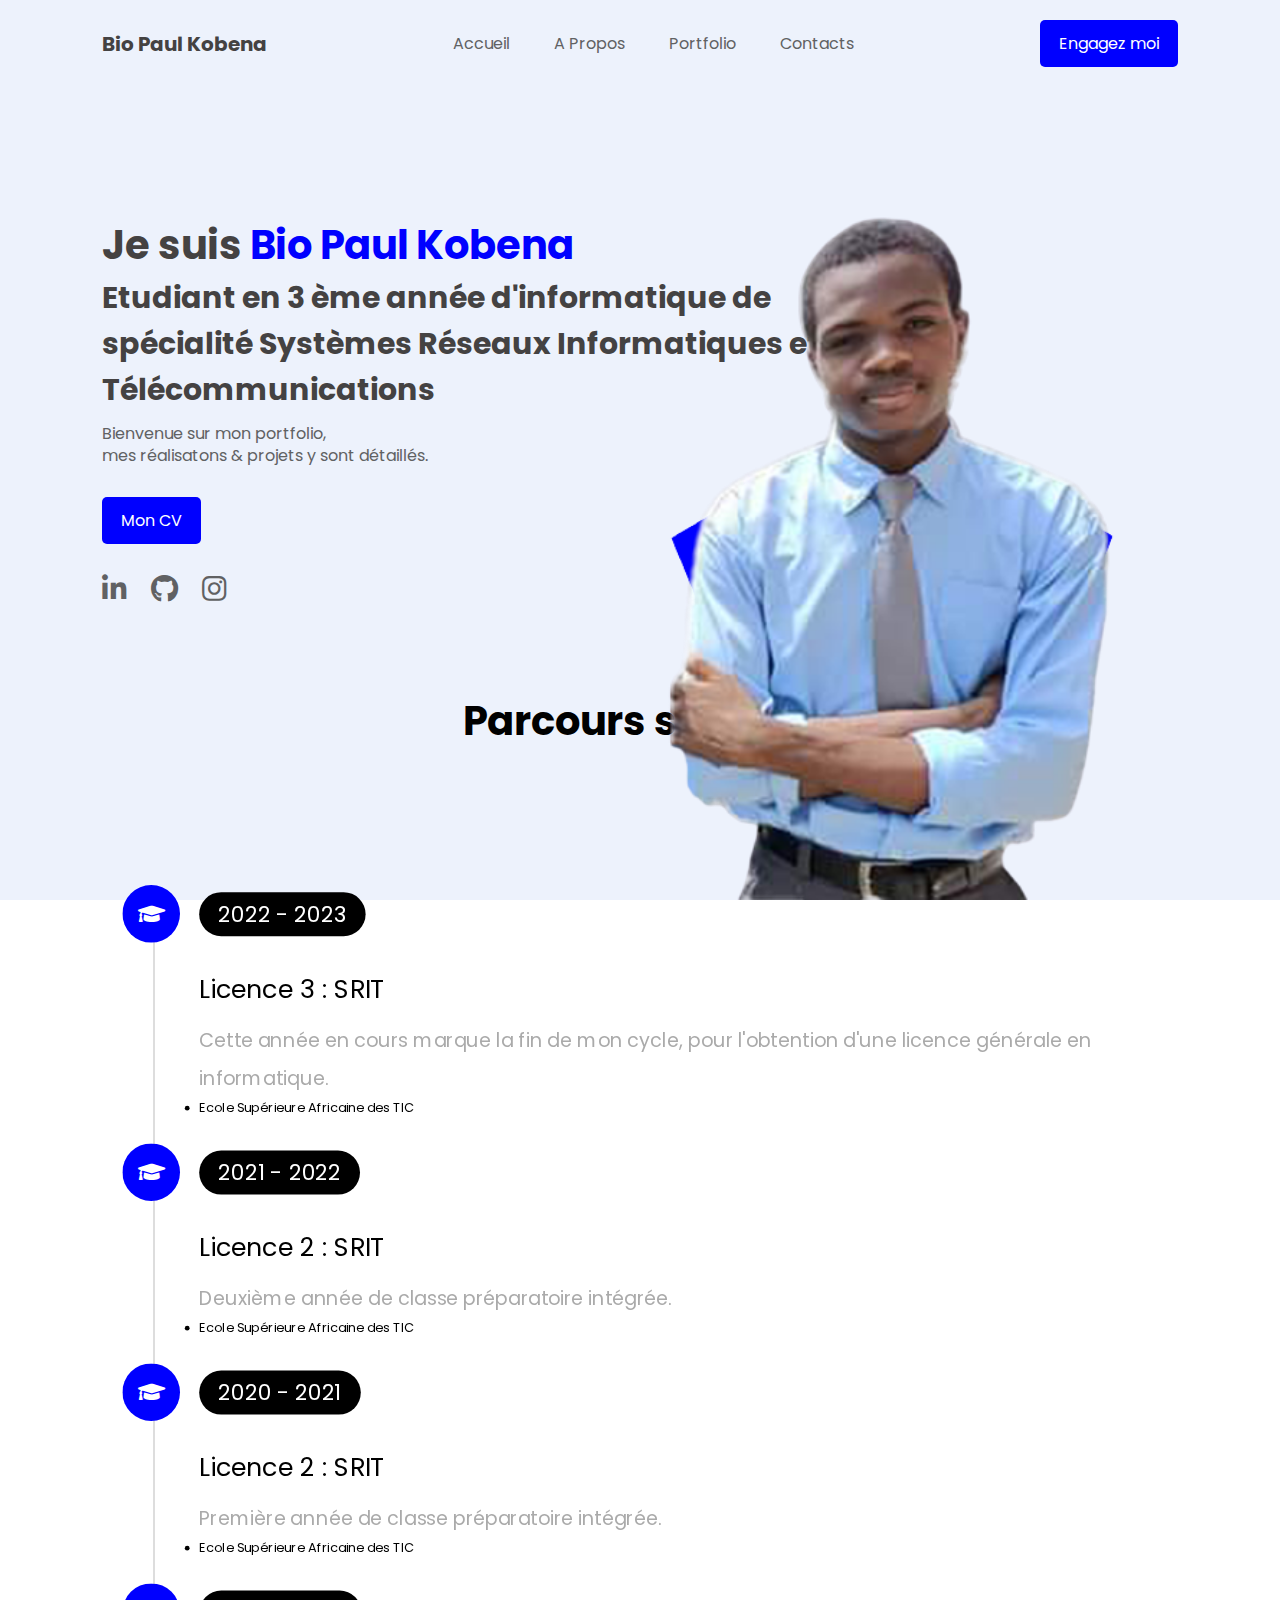
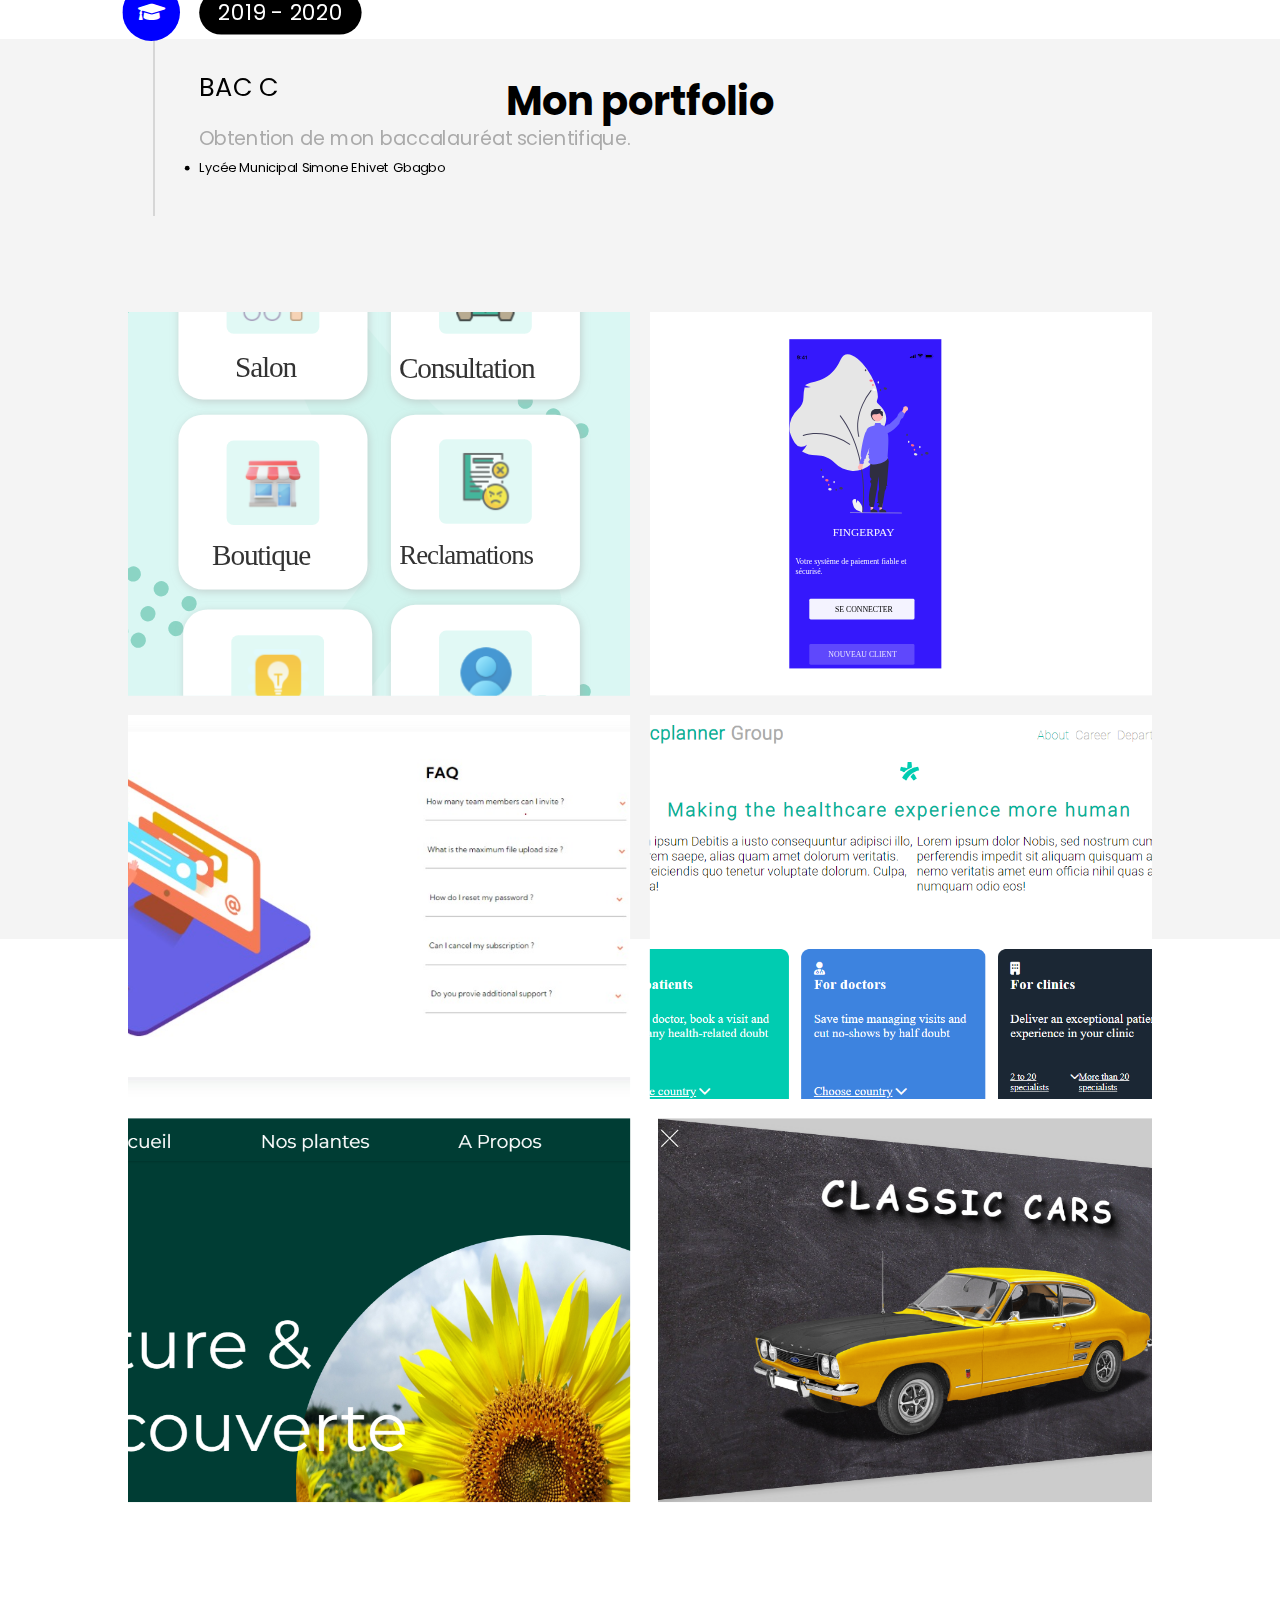
==== index.html @ d402e12e "Animation end" ====
<!DOCTYPE html>
<html lang="en">
<head>
    <meta charset="UTF-8">
    <title>Bio Paul Kobena</title>
    <link rel="stylesheet" href="./assets/style.css">
    <link rel="stylesheet" href="https://pro.fontawesome.com/releases/v5.10.0/css/all.css">
    <link rel="icon" type="image/x-icon" href="./Images/paul_bio.png" />
    <link rel="stylesheet" href="./assets/style.scss">
    <link rel="stylesheet" href="./assets/aos.css">
</head>
<body>

    <div class="container_portfolio">
        <nav>
            <h1 class="title__biohou">Bio Paul Kobena</h1>
            <ul>
                <li><a href="#">Accueil</a></li>
                <li><a href="#about">A Propos</a></li>
                <li><a href="#portfolio">Portfolio</a></li>
                <li><a href="#">Contacts</a></li>
                <!-- <li><a href="#"></a></li> -->
            </ul>
            <a href="#" class="btn">Engagez moi </a>
        </nav>
        <div class="info">
            <h1 class="person_bio">Je suis  <span>Bio Paul Kobena</span></h1>
            <h1 class="description_bio">Etudiant en 3 ème année d'informatique de spécialité Systèmes Réseaux Informatiques et Télécommunications </h1>
            <p>Bienvenue sur mon portfolio,<br> mes réalisatons & projets y sont détaillés.</p>
            <a href="./KobenaKoffi_L3_SRIT3A_2022-2023 (1).pdf" class="btn" download target="_blank">Mon CV</a>
        </div>
        <div class="img-box">
            <img src="./Images/bg-img.png" class="back-img">
            <img src="./Images/portrait_paul.png" class="man-img">
        </div>
        <div class="social">    
            <a href="https://www.linkedin.com/in/bio-paul-kobena-620032202/" target="_blank"><i class="fab fa-linkedin-in"></i></a>
            <a href="https://github.com/BioKobena" target="_blank"><i class="fab fa-github"></i></a>
            <a href="https://www.instagram.com/bio_kobena/" target="_blank"><i class="fab fa-instagram"></i></a>
        </div>


        <section class="about_bio" id="about">

            <div class="education">
                <h1 class="heading"> <span>Parcours</span> scolaire </h1>
                <div class="box-container">
            
                    <div class="box">
                        <i class="fas fa-graduation-cap"></i>
                        <span>2022 - 2023</span>
                        <h3>Licence 3 : SRIT</h3>
                        <p>
                            Cette année en cours marque la fin de mon cycle, pour l'obtention d'une licence générale en informatique.   
                            <ul>
                                <li>Ecole Supérieure Africaine des TIC</li>
                            </ul>
                        </p>
                    </div>
            
                    <div class="box">
                        <i class="fas fa-graduation-cap"></i>
                        <span>2021 - 2022</span>
                        <h3>Licence 2 : SRIT</h3>
                        <p>
                            Deuxième année de classe préparatoire intégrée.
                            <ul>
                                <li>Ecole Supérieure Africaine des TIC</li>
                            </ul>
                        </p>
                    </div>
            
                    <div class="box">
                        <i class="fas fa-graduation-cap"></i>
                        <span>2020 - 2021</span>
                        <h3>Licence 2 : SRIT</h3>
                        <p>
                            Première année de classe préparatoire intégrée.
                            <ul>
                                <li>Ecole Supérieure Africaine des TIC</li>
                            </ul>
                        </p>
                    </div>

                    <div class="box">
                        <i class="fas fa-graduation-cap"></i>
                        <span>2019 - 2020</span>
                        <h3>BAC C</h3>
                        <p>
                            Obtention de mon baccalauréat scientifique.
                            <ul>
                                <li>Lycée Municipal Simone Ehivet Gbagbo</li>
                            </ul>
                        </p>
                    </div>
                </div>
            </div>
        </section>
        
        <section class="portfolio_bio" id="portfolio">
            <section class="portfolio">

                <h1 class="heading"> <span>Mon </span>portfolio </h1>
            
                <div class="box-container">
            
                    <div class="box">
                        <img src="./Images/Menu.svg" alt="">
                        <div class="content">
                            <h3>projet 01</h3>
                            <p>Ce projet consiste en la réalisation d'une maquette application mobile pour Salon de coiffure.</p>
                            <a href="./Images/Vue spéciale.svg" target="_blank">voir plus</a>
                        </div>
                    </div>
            
                    <div class="box">
                        <img src="./Images/First.svg" alt="">
                        <div class="content">
                            <h3>projet 02</h3>
                            <p>
                                Hackathon organisé par l'ESATIC sur le thème de : Nouveau système de paiement
                                électronique.
                            </p>
                            <a href="./Images/Hack.svg" target="_blank">voir plus</a>
                        </div>
                    </div>
                   
                    <div class="box">
                        <img src="./Images/faq.jpeg" alt="">
                        <div class="content">
                            <h3>projet 03</h3>
                            <p>
                                Ceci est une Foire Aux Questions, réalisé comme projet personnel dans le but de la maitrise des langages de programmation appris.
                                Responsive et flexible.
                            </p>
                            <a href="https://faqkobena.netlify.app/" target="_blank">voir plus</a>
                        </div>
                    </div>
            
                    <div class="box">
                        <img src="./Images/docplaner.png" alt="">
                        <div class="content">
                            <h3>projet 04</h3>
                            <p>
                                Ceci est l'un de mes premiers clones de site. Ceci est le site de Docplaner.
                            </p>
                            <a href="https://clonedocplaner.netlify.app/" target="_blank">voir plus</a>
                        </div>
                    </div>
            
                    <div class="box">
                        <img src="./Images/sorelle.png" alt="">
                        <div class="content">
                            <h3>projet 05</h3>
                            <p>Projet personnel de commercialisation de plantes, vente et conseil d'utilisation des plantes.</p>
                            <a href="https://sorelle.netlify.app/" target="_blank">voir plus</a>
                        </div>
                    </div>
            
                    <div class="box">
                        <img src="./Images/clonecar.png" alt="">
                        <div class="content">
                            <h3>projet 06</h3>
                            <p>
                                Clone d'un site de présentation de vehicule.
                            </p>
                            <a href="https://clonecar.netlify.app/" target="_blank">voir plus</a>
                        </div>
                    </div>
            
                </div>
            
                <div class="arrow">
                <a href="#about" class="btn"> <i class="fas fa-arrow-up"></i> </a>
            </div>
                
            </section>
            
        </section>
        
    </div>

    <script src="https://code.jquery.com/jquery-3.6.1.js"></script>
    <script src="./script/aos.js"></script>
    <script>
        AOS.init();
      </script>
</body>
</html>
---- assets/style.css ----
@import url('https://fonts.googleapis.com/css2?family=Poppins:wght@400;500;600;700&display=swap');


:root{
    --background-color: #edf2fc;
    --blue-paul:  #00f;
    --white-color: #fff;
}

*{
    margin: 0;
    padding: 0;
    box-sizing: border-box;
}

html{
    scroll-behavior: smooth;
}

/* Scrool bar  */
/* width */
::-webkit-scrollbar {
    width: 10px;
  }
  
  /* Track */
  ::-webkit-scrollbar-track {
    background: var(--white-color);
  }
  
  /* Handle */
  ::-webkit-scrollbar-thumb {
    background:var(--blue-paul);
  }
  
  /* Handle on hover */
  ::-webkit-scrollbar-thumb:hover {
    background: #555;
  }
/* Fin du scroll bar */


.container_portfolio{
    width: 100%;
    height: 100vh;
    background: var(--background-color);
    font-family: 'Poppins', sans-serif;
    position: relative;
}
nav{
    width: 84%;
    margin: auto;
    padding: 20px 0;
    display: flex;
    align-items: center;
    justify-content: space-between;
}
.logo{
    width: 150px;
    cursor: pointer;
}
nav ul li{
    display: inline-block;
    list-style: none;
    margin: 10px 20px;
}
nav ul li a{
    text-decoration: none;
    color: #606163;
}
nav ul li a:hover{
    color: var(--blue-paul);
}
.btn{
    background: var(--blue-paul);
    border-radius: 5px;
    padding: 10px 18px;
    text-decoration: none;
    /* position: absolute;
    right: rem; */
    color: #fff;
    display: inline-block;
    border: 1px solid transparent;
    transition: all 0.4s ease;
}
.btn:hover{
    background: transparent;
    color: var(--blue-paul);
    border: 1px solid var(--blue-paul);
}
.info{
    margin-left: 8%;
    margin-top: 10%;
}

.title__biohou{
    font-size: 20px;
    color: #444242;
}


.info .person_bio{
    font-size: 40px;
    color: #444242;
}
.description_bio{
    width: 64%;
    font-size: 30px;
    color: #444242;
}


.info .person_bio span{
   color: var(--blue-paul);
}
.info p{
    color: #606163;
    line-height: 22px;
    margin-top: 10px;
    margin-bottom: 30px;
}
.img-box{
    width: 45%;
    height: 80%;
    position: absolute;
    bottom: 0;
    right: 100px;
}
.img-box img{
    height: 100%;
    position: absolute;
    left: 50%;
    bottom: 0;
    transform: translateX(-50%);
    transition: bottom 1s, left 1s;
}
.img-box:hover .back-img{
    bottom: 40px;
}
.img-box:hover .man-img{
    left: 54%;
}
.social{
    margin-left: 8%;
    margin-top: 25px;
}
.social a{
    font-size: 28px;
    color: #606163;
    margin-right: 20px;
}
.social a:hover{
    color: var(--blue-paul);
}

/* A Propos */
.about_bio{
    margin-top: 3rem;
    width: 100%;
    height: 100vh;
}

.about_bio .education .heading{
    text-align: center;
    font-size: 40px;
    padding: 2rem;
}
  
  .education .box-container {
    transform: scale(0.8);
    display: -webkit-box;
    display: -ms-flexbox;
    display: flex;
    -ms-flex-wrap: wrap;
    flex-wrap: wrap;
    -webkit-transform: scale(0.8);
    -moz-transform: scale(0.8);
    -ms-transform: scale(0.8);
    -o-transform: scale(0.8);
}
  
  .education .box-container .box {
    -webkit-box-flex: 1;
        -ms-flex: 1 1 40rem;
            flex: 1 1 40rem;
    margin-left: 2rem;
    padding-top: 0;
    padding-bottom: 0;
    padding-left: 3.5rem;
    padding-bottom: 3rem;
    border-left: 0.1rem solid #aaa;
    position: relative;
  }
  
  .education .box-container .box i {
    height: 4.5rem;
    width: 4.5rem;
    line-height: 4.5rem;
    font-size: 1.7rem;
    border-radius: 50%;
    background: var(--blue-paul);
    color: #fff;
    text-align: center;
    position: absolute;
    top: -1rem;
    left: -2.5rem;
  }
  
  .education .box-container .box span {
    font-size: 1.7rem;
    color: #fff;
    border-radius: 5rem;
    padding: .5rem 1.5rem;
    background: #000  }
  
  .education .box-container .box h3 {
    font-size: 2rem;
    padding: 1rem 0;
    color: #000;
    padding-top: 3rem;
    font-weight: normal;
  }
  
  .education .box-container .box p {
    font-size: 1.5rem;
    color: #aaa;
    line-height: 2;
  }
  
/* Portfolio */
.portfolio_bio{
    margin-top: 5rem;
    width: 100%;
    height: 100vh;
    background-color: rgba(238, 238, 238, 0.664);
}

  .portfolio .heading{
    text-align: center;
    font-size: 40px;
    padding: 2rem;
  }
  
  .portfolio .box-container {
    display: -ms-grid;
    display: grid;
    -ms-grid-columns: (minmax(31rem, 1fr))[auto-fit];
    grid-template-columns: repeat(auto-fit, minmax(31rem, 1fr));
    gap: 1.5rem;
    margin-bottom: 2rem;
    transform: scale(0.8);
    -webkit-transform: scale(0.8);
    -moz-transform: scale(0.8);
    -ms-transform: scale(0.8);
    -o-transform: scale(0.8);
}
  
  .portfolio .box-container .box {
    height: 30rem;
    overflow: hidden;
    position: relative;
  }
  
  .portfolio .box-container .box:hover .content {
    -webkit-transform: translateY(0%);
            transform: translateY(0%);
  }
  
  .portfolio .box-container .box img {
    height: 100%;
    width: 100%;
    -o-object-fit: cover;
       object-fit: cover;
  }
  
  .portfolio .box-container .box .content {
    position: absolute;
    top: 0;
    left: 0;
    height: 100%;
    width: 100%;
    background: #1a1a1a;
    display: -webkit-box;
    display: -ms-flexbox;
    display: flex;
    -webkit-box-orient: vertical;
    -webkit-box-direction: normal;
        -ms-flex-flow: column;
            flex-flow: column;
    -webkit-box-align: center;
        -ms-flex-align: center;
            align-items: center;
    -webkit-box-pack: center;
        -ms-flex-pack: center;
            justify-content: center;
    padding: 2rem;
    -webkit-transform: translateY(-100%);
            transform: translateY(-100%);
    -webkit-transition: .2s linear;
    transition: .2s linear;
  }
  
  .portfolio .box-container .box .content h3 {
    font-size: 2.5rem;
    color: #fff;
    text-transform: uppercase;
    font-weight: normal;
  }
  
  .portfolio .box-container .box .content p {
    padding: 1rem 0;
    font-size: 1.5rem;
    line-height: 2;
    color: #aaa;
  }
  
  .portfolio .box-container .box .content a {
    font-size: 2rem;
    color: var(--blue-paul);
    text-decoration: none;
  }
  
  .portfolio .box-container .box .content a:hover {
    color: #fff;
  }
/* Fin du portfolio */

.arrow{
    position: fixed;
    
}
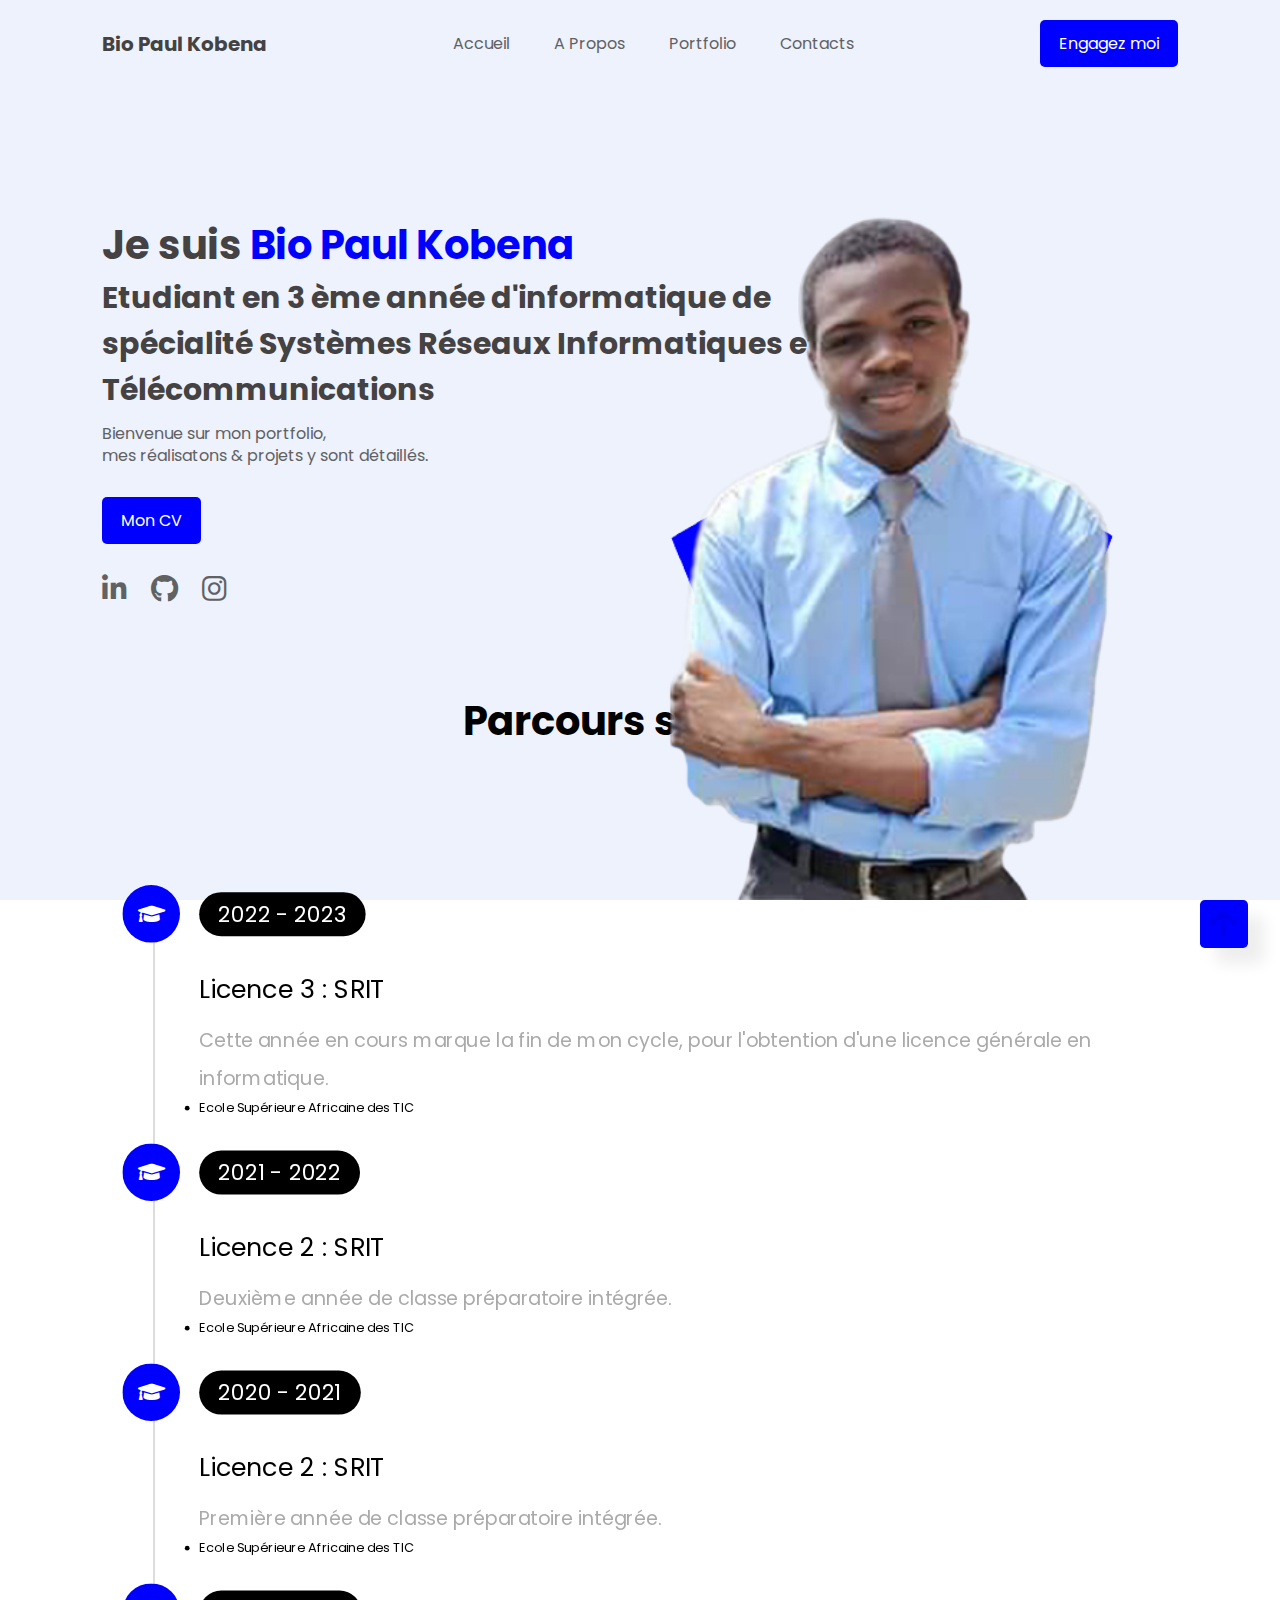
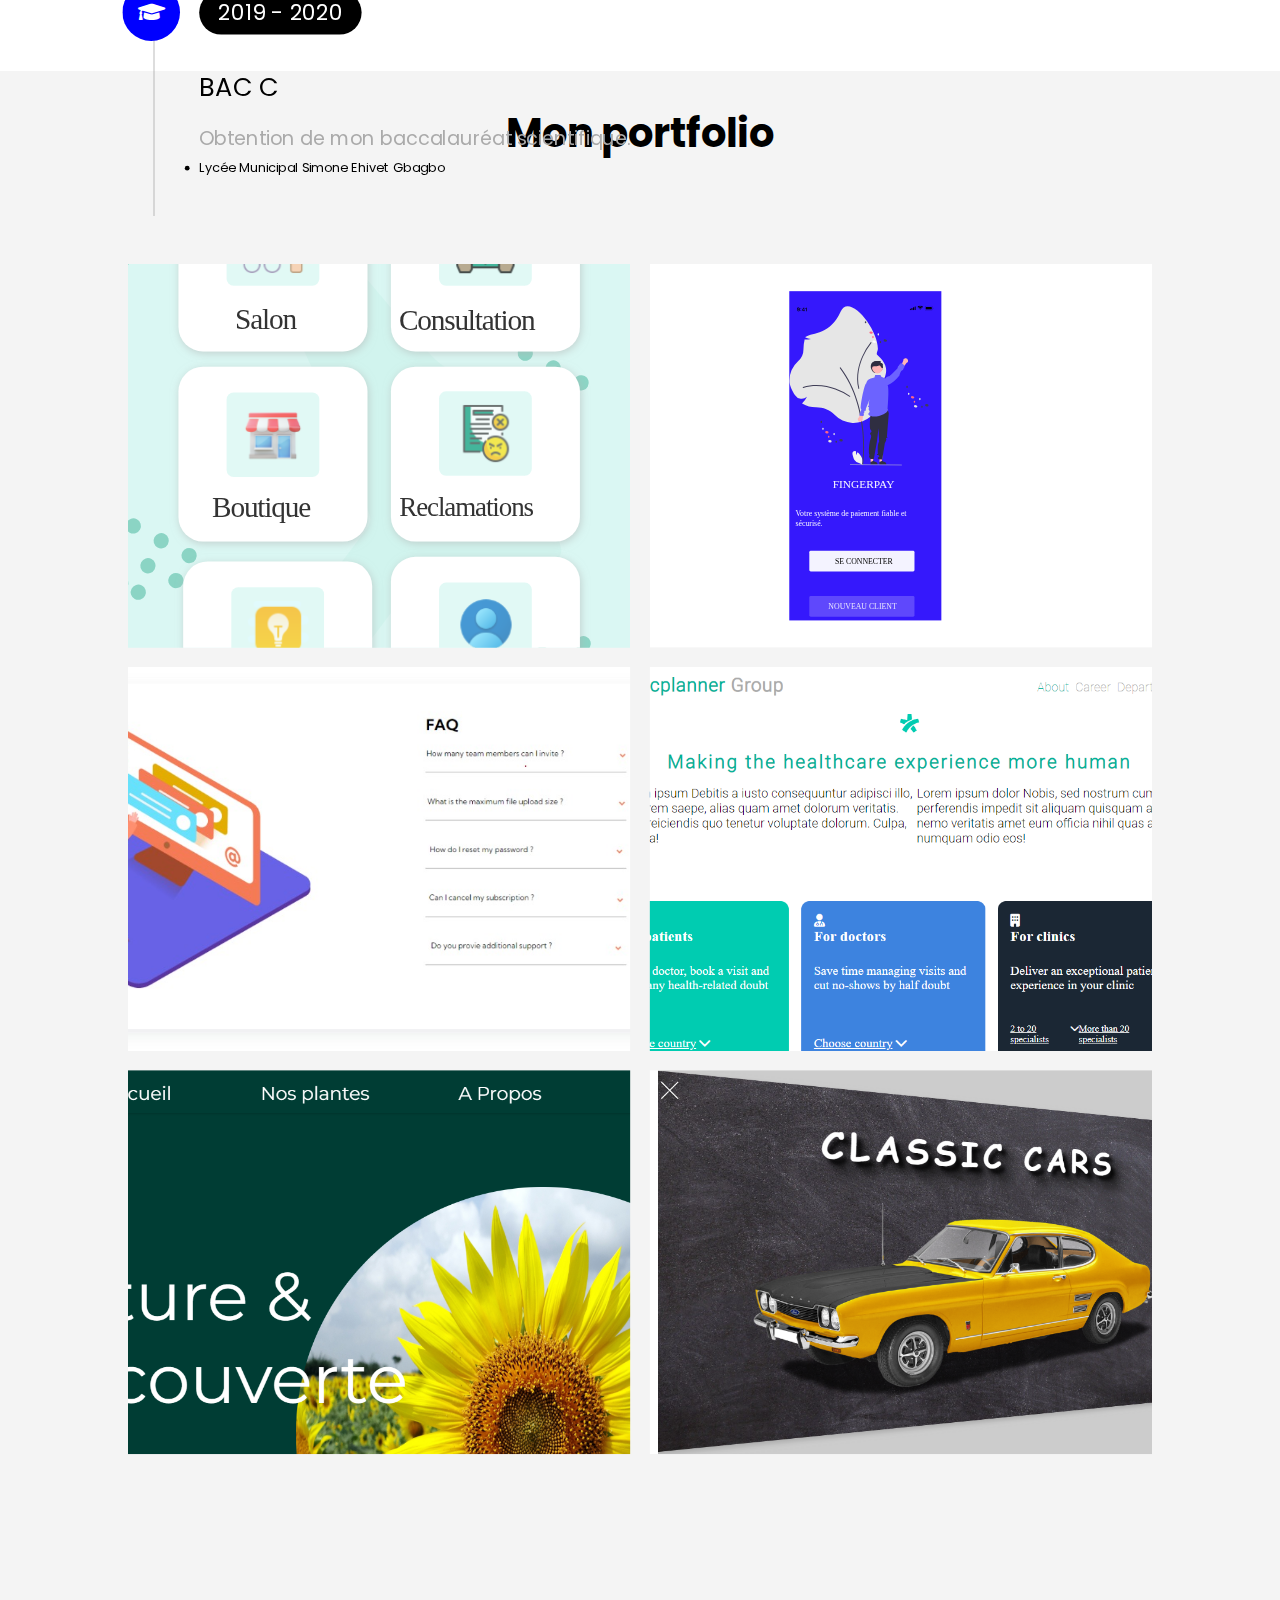
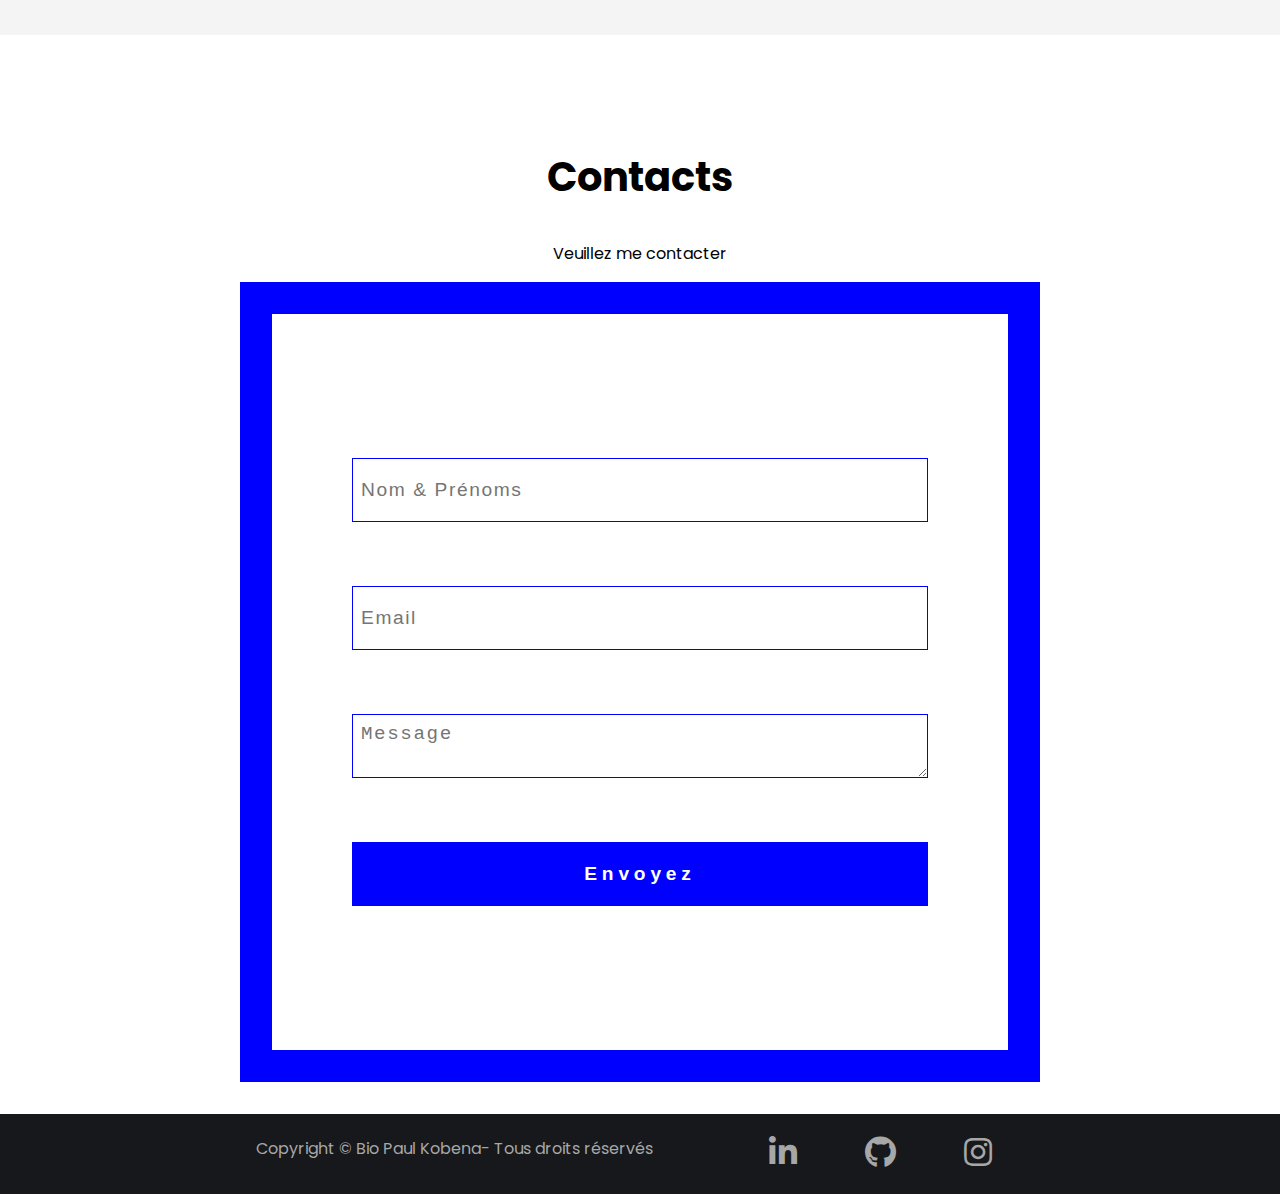
==== commit 5fbd68f3: "Modification et finalisaton" ====
--- a/index.html
+++ b/index.html
@@ -12,24 +12,25 @@
 <body>
 
     <div class="container_portfolio">
+
         <nav>
             <h1 class="title__biohou">Bio Paul Kobena</h1>
             <ul>
-                <li><a href="#">Accueil</a></li>
+                <li><a href="#acceuil">Accueil</a></li>
                 <li><a href="#about">A Propos</a></li>
                 <li><a href="#portfolio">Portfolio</a></li>
-                <li><a href="#">Contacts</a></li>
-                <!-- <li><a href="#"></a></li> -->
+                <li><a href="#contacts">Contacts</a></li>
             </ul>
-            <a href="#" class="btn">Engagez moi </a>
+            <a href="#contacts" class="btn">Engagez moi </a>
         </nav>
-        <div class="info">
+
+        <div class="info" data-aos="fade-up">
             <h1 class="person_bio">Je suis  <span>Bio Paul Kobena</span></h1>
             <h1 class="description_bio">Etudiant en 3 ème année d'informatique de spécialité Systèmes Réseaux Informatiques et Télécommunications </h1>
             <p>Bienvenue sur mon portfolio,<br> mes réalisatons & projets y sont détaillés.</p>
             <a href="./KobenaKoffi_L3_SRIT3A_2022-2023 (1).pdf" class="btn" download target="_blank">Mon CV</a>
         </div>
-        <div class="img-box">
+        <div class="img-box" data-aos="fade-right">
             <img src="./Images/bg-img.png" class="back-img">
             <img src="./Images/portrait_paul.png" class="man-img">
         </div>
@@ -104,7 +105,7 @@
             
                 <div class="box-container">
             
-                    <div class="box">
+                    <div class="box" data-aos="fade-down-right">
                         <img src="./Images/Menu.svg" alt="">
                         <div class="content">
                             <h3>projet 01</h3>
@@ -113,7 +114,7 @@
                         </div>
                     </div>
             
-                    <div class="box">
+                    <div class="box" data-aos="fade-down-right">
                         <img src="./Images/First.svg" alt="">
                         <div class="content">
                             <h3>projet 02</h3>
@@ -126,7 +127,7 @@
                     </div>
                    
                     <div class="box">
-                        <img src="./Images/faq.jpeg" alt="">
+                        <img src="./Images/faq.jpeg">
                         <div class="content">
                             <h3>projet 03</h3>
                             <p>
@@ -170,20 +171,58 @@
             
                 </div>
             
-                <div class="arrow">
+                <!-- <div class="arrow">
                 <a href="#about" class="btn"> <i class="fas fa-arrow-up"></i> </a>
-            </div>
+            </div> -->
                 
             </section>
             
         </section>
+
+
+        <section class="section-5 target" id='contacts'>
+            <h1 class="heading"> <span>Contacts</span>  </h1>   
+            
+            <p>
+                Veuillez me contacter
+            </p>
+            <form class="contact-form">
+                <input type="text" class="form-input" placeholder="Nom & Prénoms">
+                <input type="email" class="form-input" placeholder="Email">
+                <textarea class="form-input" placeholder="Message"></textarea>
+                <input type="submit" value="Envoyez" class="form-btn">
+            </form>
+           
+        </section>
         
+        <section id="footer">
+        <footer class="footer">
+            <div class="footer-content">
+                <p class="copyright">
+                    Copyright &copy; Bio Paul Kobena- Tous droits réservés
+                </p>
+                <div class="social-list">
+                    <a href="https://www.linkedin.com/in/bio-paul-kobena-620032202/" target="_blank"><i class="fab fa-linkedin-in"></i></a>
+                    <a href="https://github.com/BioKobena" target="_blank"><i class="fab fa-github"></i></a>
+                    <a href="https://www.instagram.com/bio_kobena/" target="_blank"><i class="fab fa-instagram"></i></a>
+                </div>
+            </div>
+        </footer>
+    </section>
     </div>
 
+    <div id="accueil">
+        <a href="#acceuil"> <i class="fas fa-arrow-up"></i> </a>
+    </div>
+   
     <script src="https://code.jquery.com/jquery-3.6.1.js"></script>
     <script src="./script/aos.js"></script>
     <script>
-        AOS.init();
+        AOS.init(
+            {
+                duration: 3000, 
+            }
+        );
       </script>
 </body>
 </html>
--- a/assets/style.css
+++ b/assets/style.css
@@ -46,6 +46,8 @@
     background: var(--background-color);
     font-family: 'Poppins', sans-serif;
     position: relative;
+    display: flex;
+    flex-direction: column;
 }
 nav{
     width: 84%;
@@ -78,7 +80,7 @@
     text-decoration: none;
     /* position: absolute;
     right: rem; */
-    color: #fff;
+    color: var(--white-color);
     display: inline-block;
     border: 1px solid transparent;
     transition: all 0.4s ease;
@@ -199,7 +201,7 @@
     font-size: 1.7rem;
     border-radius: 50%;
     background: var(--blue-paul);
-    color: #fff;
+    color: var(--white-color);
     text-align: center;
     position: absolute;
     top: -1rem;
@@ -208,7 +210,7 @@
   
   .education .box-container .box span {
     font-size: 1.7rem;
-    color: #fff;
+    color: var(--white-color);
     border-radius: 5rem;
     padding: .5rem 1.5rem;
     background: #000  }
@@ -229,16 +231,19 @@
   
 /* Portfolio */
 .portfolio_bio{
-    margin-top: 5rem;
-    width: 100%;
-    height: 100vh;
     background-color: rgba(238, 238, 238, 0.664);
-}
-
-  .portfolio .heading{
+    margin-top: 7rem;
+    width: 100%;
+    /* height: 100vh; */
+   
+}
+
+  .portfolio .heading, #contacts .heading{
+    margin-bottom: -5rem;
     text-align: center;
     font-size: 40px;
     padding: 2rem;
+    z-index: 1;
   }
   
   .portfolio .box-container {
@@ -302,7 +307,7 @@
   
   .portfolio .box-container .box .content h3 {
     font-size: 2.5rem;
-    color: #fff;
+    color: var(--white-color);
     text-transform: uppercase;
     font-weight: normal;
   }
@@ -321,11 +326,146 @@
   }
   
   .portfolio .box-container .box .content a:hover {
-    color: #fff;
+    color: var(--white-color);
   }
 /* Fin du portfolio */
 
 .arrow{
     position: fixed;
     
+}
+
+
+/* Contacts */
+/* Formulaire */
+.section-5 {
+    width: 100%;
+    /* height: 100vh; */
+    /* margin-top: 60rem; */
+    background: var(--white-color);
+    background-size: cover;
+    display: flex;
+    flex-direction: column;
+    justify-content: space-around;
+    align-items: center;
+    position: relative;
+    top: 5rem;
+    /* bottom: 7rem; */
+    box-shadow: 1rem 1rem 1rem #eee;
+}
+
+.contact-form {
+    width: 50rem;
+    height: 50rem;
+    /* background-color: rgb(228, 228, 228); */
+    /* background-color: var(--background-color); */
+    border: 2rem solid var(--blue-paul);
+    display: flex;
+    flex-direction: column;
+    justify-content: center;
+    padding: 5rem;
+    margin-top: 1rem;
+    margin-bottom: 5rem;
+}
+
+.contact-form input,
+.contact-form textarea {
+    width: 100%;
+    height: 4rem;
+    font-size: 1.2rem;
+    margin: 2rem 0;
+    /* background-color: var(--background-color); */
+    padding: 0.5rem;
+    border: 0.1rem solid var(--blue-paul);
+    letter-spacing: 0.1rem;
+    color: #000;
+    flex-shrink: 0;
+    transition: background-color 0.5s;
+}
+
+.contact-form textarea {
+    max-width: 100%;
+    min-width: 8rem;
+}
+
+.form-input:focus {
+    background-color: rgba(255, 255, 255, 0.336);
+    /* border: 0.1rem solid #00f; */
+    /* background-color: red; */
+}
+
+.contact-form .form-btn {
+    background-color: var(--blue-paul);
+    font-weight: 600;
+    letter-spacing: 0.3rem;
+    color: var(--white-color);
+    cursor: pointer;
+}
+/* fin du formulaire */
+/* Fin du contacts */
+
+
+
+/* Footer Accueil*/
+.footer {
+    margin-top: 2rem;
+    width: 100%;
+    height: 5rem;
+    background-color: #17181b;
+    display: flex;
+    justify-content: center;
+    align-items: center;
+    position: relative;
+    bottom: 0rem;
+    z-index: 1000;
+    text-align: center;
+    /* margin-bottom: -15rem; */
+    
+  }
+  
+  .footer-content {
+    width: 60%;
+    display: flex;
+    justify-content: space-between;
+  }
+  
+  .copyright {
+    font-size: 1rem;
+    color: #a7a7a7;
+  }
+  
+  .social-list a {
+    margin: 0 2rem;
+  }
+  
+  .social-list i {
+    font-size: 2rem;
+    color: #a7a7a7;
+  }
+
+  .social-list i:hover{
+      color: var(--blue-paul);
+  }
+/* Fin du footer accueil */
+
+#contacts .heading{
+   /* padding: 1rem; */
+   margin-bottom: 0.1rem;
+}
+
+#accueil{
+    width: 3rem;
+    height: 3rem;
+    z-index: 100;
+    font-size: 2rem;
+    border-radius: 0.3rem;
+    position: fixed;
+    right: 2rem;
+    z-index: 100;
+    display: flex;
+    justify-content: center;
+    align-items: center;
+    background-color: var(--blue-paul);
+    color: var(--white-color);
+    box-shadow: 1rem 1rem 1rem #eee;
 }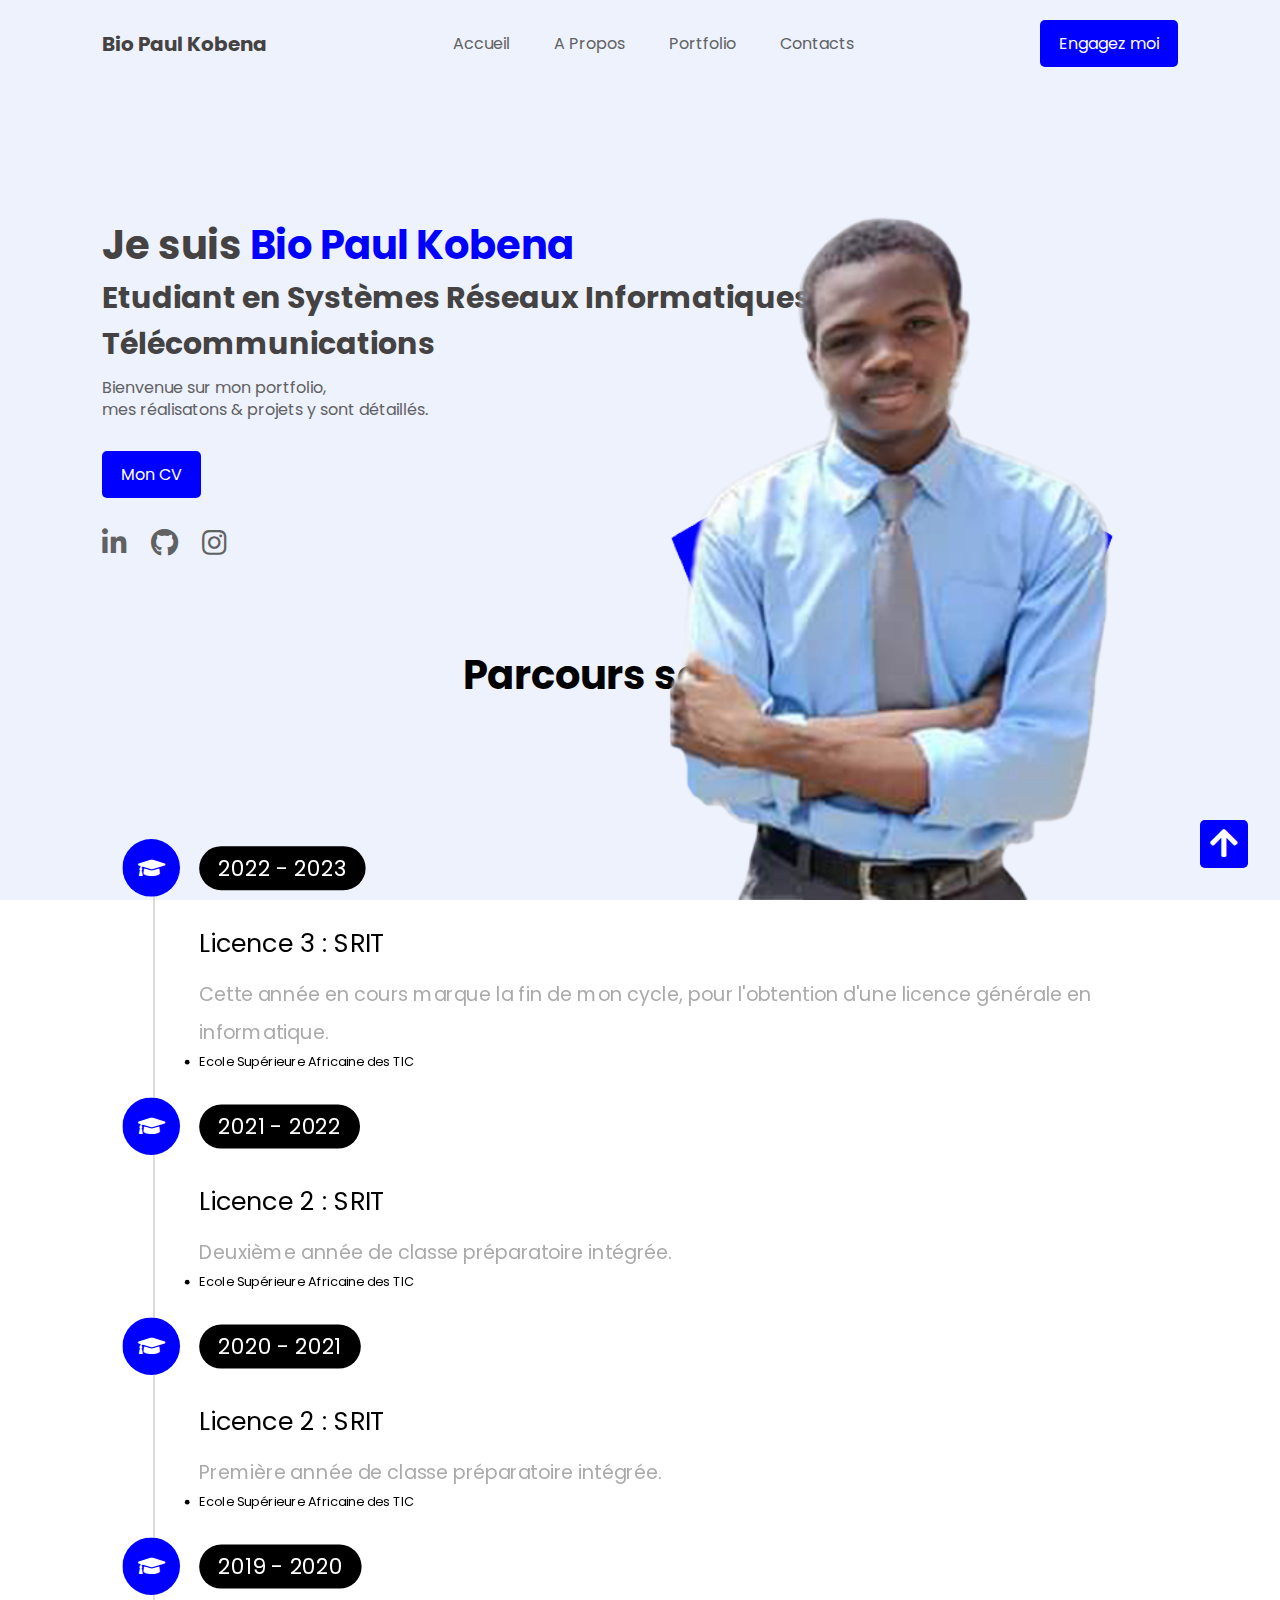
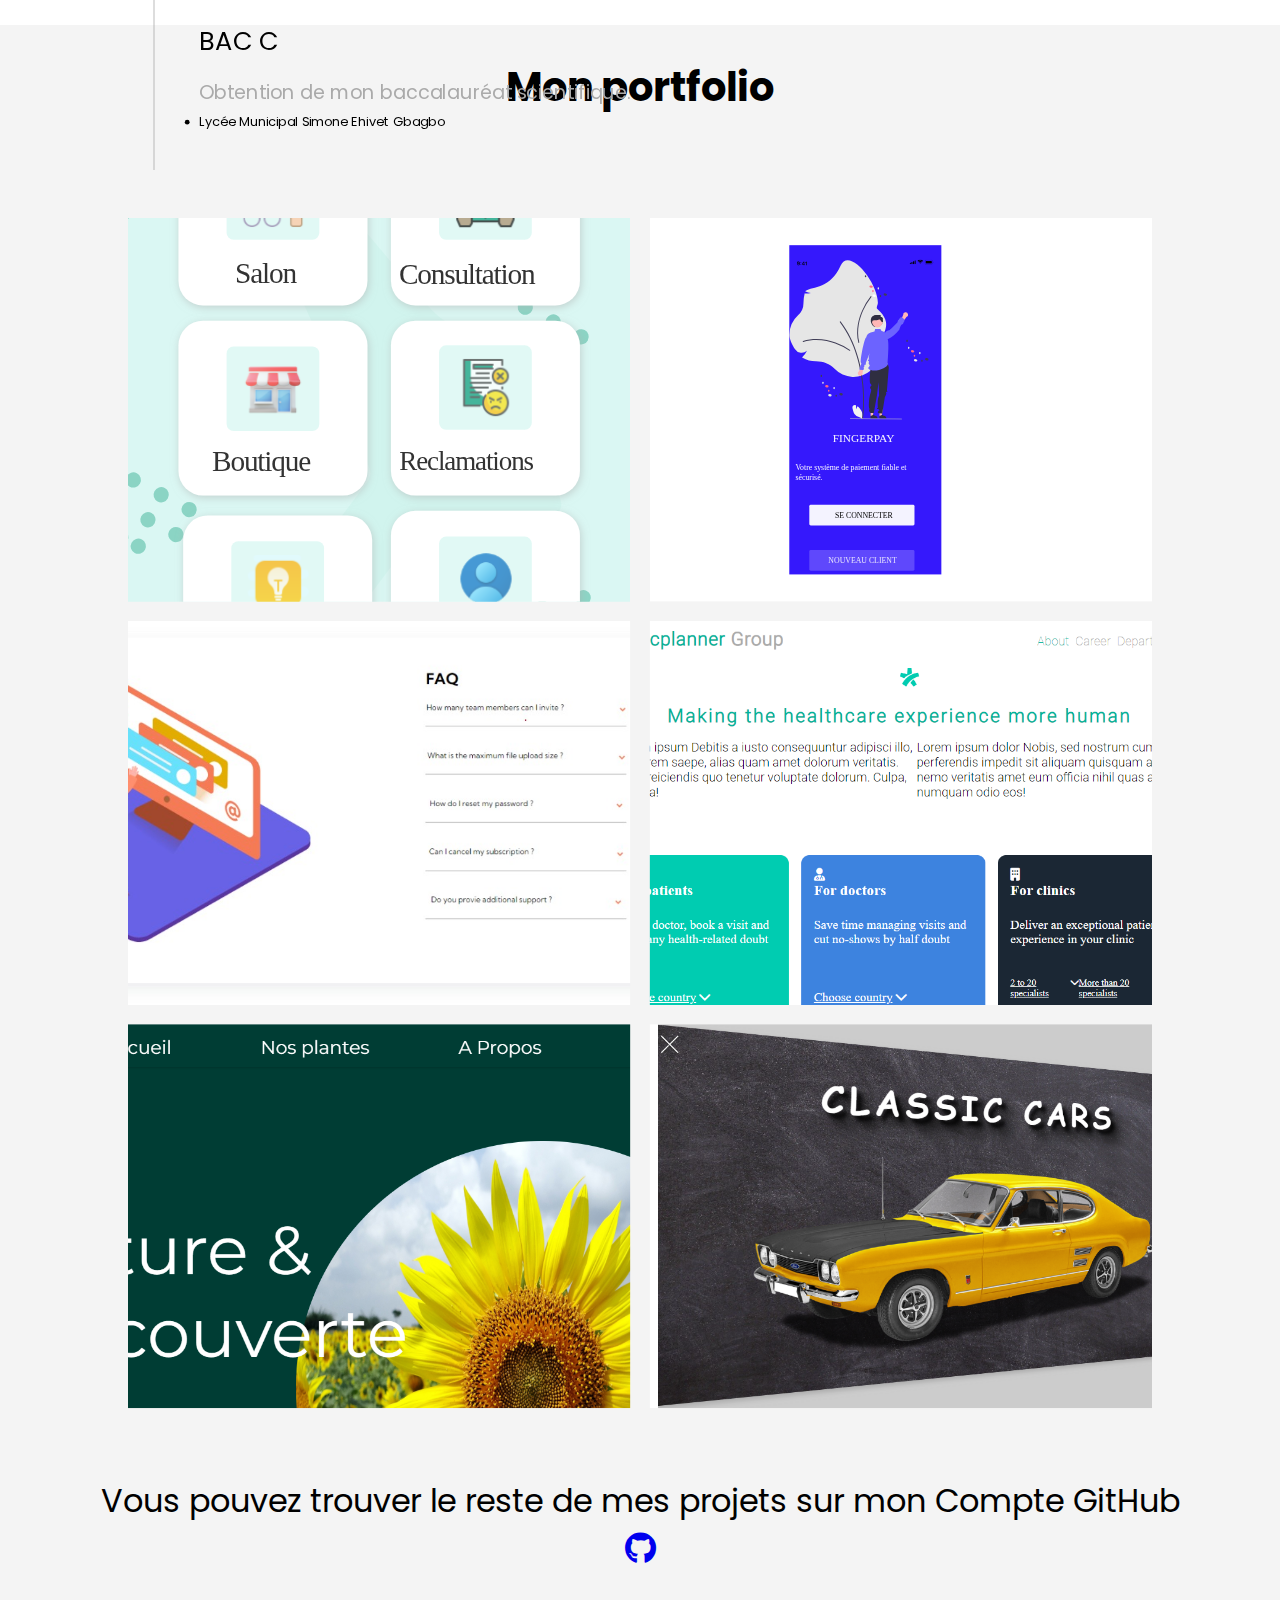
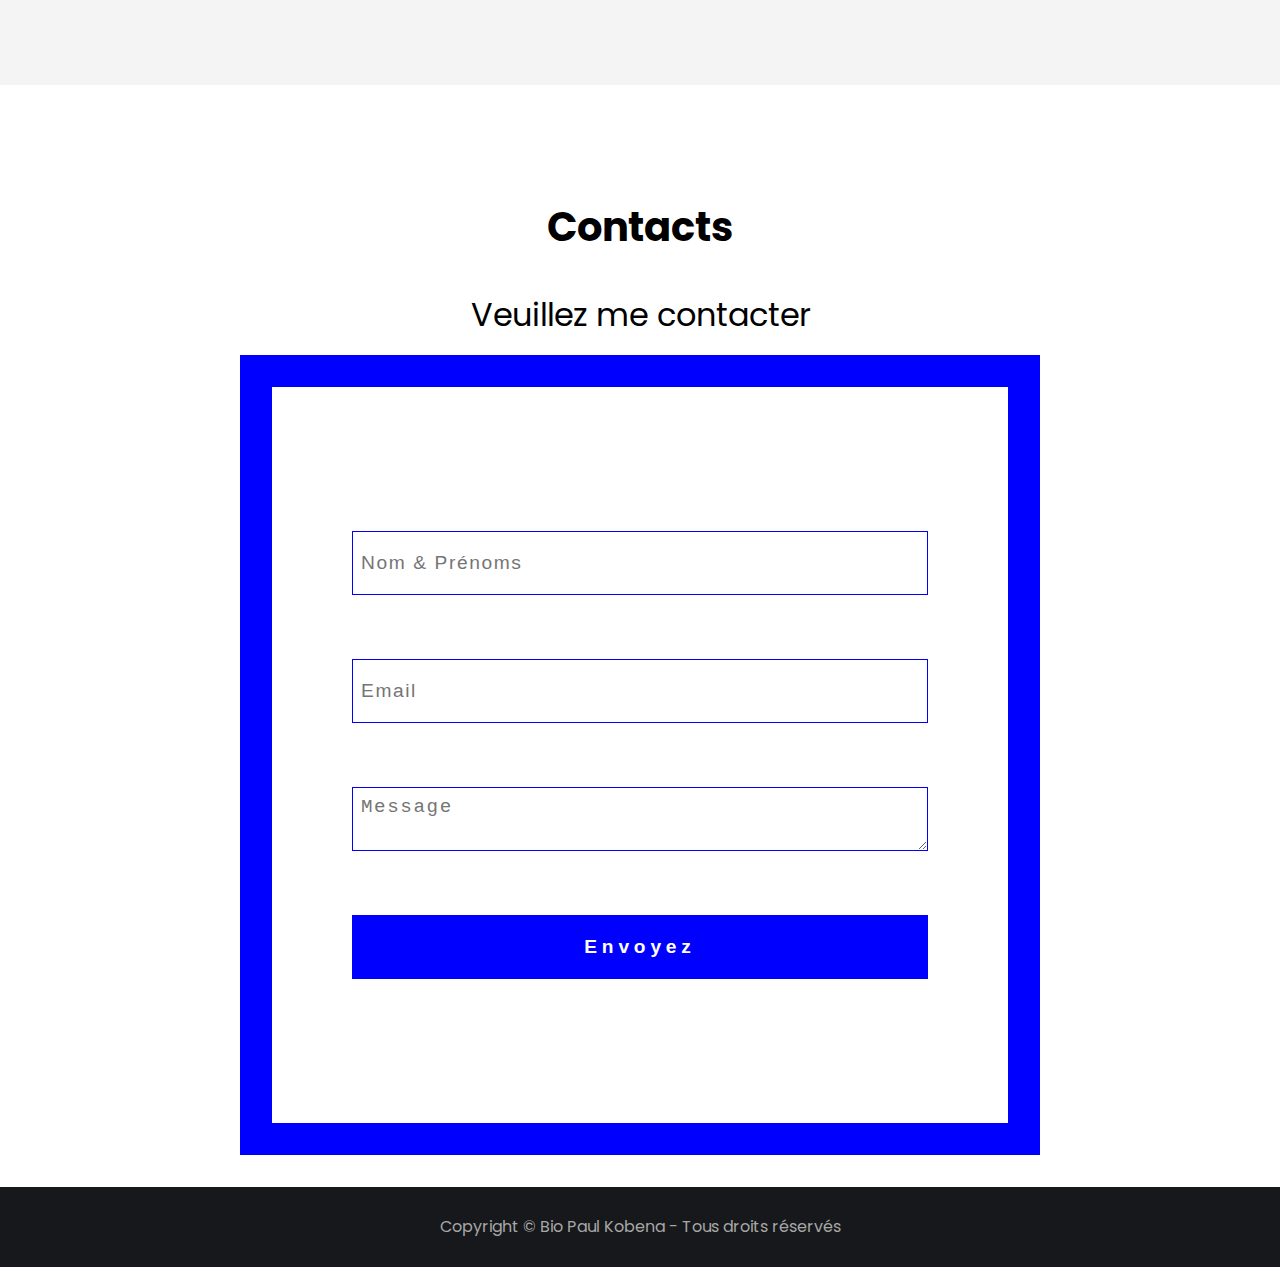
==== commit 9cb7671e: "Modification finale" ====
--- a/index.html
+++ b/index.html
@@ -11,12 +11,15 @@
 </head>
 <body>
 
+
     <div class="container_portfolio">
+
+     
 
         <nav>
             <h1 class="title__biohou">Bio Paul Kobena</h1>
             <ul>
-                <li><a href="#acceuil">Accueil</a></li>
+                <li><a href="#">Accueil</a></li>
                 <li><a href="#about">A Propos</a></li>
                 <li><a href="#portfolio">Portfolio</a></li>
                 <li><a href="#contacts">Contacts</a></li>
@@ -26,13 +29,13 @@
 
         <div class="info" data-aos="fade-up">
             <h1 class="person_bio">Je suis  <span>Bio Paul Kobena</span></h1>
-            <h1 class="description_bio">Etudiant en 3 ème année d'informatique de spécialité Systèmes Réseaux Informatiques et Télécommunications </h1>
+            <h1 class="description_bio">Etudiant en Systèmes Réseaux Informatiques et Télécommunications </h1>
             <p>Bienvenue sur mon portfolio,<br> mes réalisatons & projets y sont détaillés.</p>
-            <a href="./KobenaKoffi_L3_SRIT3A_2022-2023 (1).pdf" class="btn" download target="_blank">Mon CV</a>
+            <a href="./CV_KOBENA.pdf" class="btn" download target="_blank">Mon CV</a>
         </div>
         <div class="img-box" data-aos="fade-right">
-            <img src="./Images/bg-img.png" class="back-img">
-            <img src="./Images/portrait_paul.png" class="man-img">
+            <img src="./Images/bg-img.png" class="back-img" alt="images">
+            <img src="./Images/portrait_paul.png" class="man-img" alt="images">
         </div>
         <div class="social">    
             <a href="https://www.linkedin.com/in/bio-paul-kobena-620032202/" target="_blank"><i class="fab fa-linkedin-in"></i></a>
@@ -169,6 +172,14 @@
                         </div>
                     </div>
             
+                    
+                </div>
+
+                <div class="other projects">
+                    <p>
+                        Vous pouvez trouver le reste de mes projets sur mon Compte GitHub
+                    </p>
+                    <a href="https://github.com/BioKobena" target="_blank"><i class="fab fa-github"></i></a>
                 </div>
             
                 <!-- <div class="arrow">
@@ -183,7 +194,7 @@
         <section class="section-5 target" id='contacts'>
             <h1 class="heading"> <span>Contacts</span>  </h1>   
             
-            <p>
+            <p class="other">
                 Veuillez me contacter
             </p>
             <form class="contact-form">
@@ -199,21 +210,18 @@
         <footer class="footer">
             <div class="footer-content">
                 <p class="copyright">
-                    Copyright &copy; Bio Paul Kobena- Tous droits réservés
+                    Copyright &copy; Bio Paul Kobena - Tous droits réservés
                 </p>
-                <div class="social-list">
-                    <a href="https://www.linkedin.com/in/bio-paul-kobena-620032202/" target="_blank"><i class="fab fa-linkedin-in"></i></a>
-                    <a href="https://github.com/BioKobena" target="_blank"><i class="fab fa-github"></i></a>
-                    <a href="https://www.instagram.com/bio_kobena/" target="_blank"><i class="fab fa-instagram"></i></a>
-                </div>
             </div>
         </footer>
     </section>
+
+    <section id="accueil">
+        <a href="#"><i class="fas fa-arrow-up"></i></a> 
+   </section>
     </div>
 
-    <div id="accueil">
-        <a href="#acceuil"> <i class="fas fa-arrow-up"></i> </a>
-    </div>
+    
    
     <script src="https://code.jquery.com/jquery-3.6.1.js"></script>
     <script src="./script/aos.js"></script>
--- a/assets/style.css
+++ b/assets/style.css
@@ -426,7 +426,7 @@
   .footer-content {
     width: 60%;
     display: flex;
-    justify-content: space-between;
+    justify-content: center;
   }
   
   .copyright {
@@ -461,11 +461,30 @@
     border-radius: 0.3rem;
     position: fixed;
     right: 2rem;
-    z-index: 100;
+    bottom: 2rem;
+    z-index: 10000;
     display: flex;
     justify-content: center;
     align-items: center;
     background-color: var(--blue-paul);
     color: var(--white-color);
-    box-shadow: 1rem 1rem 1rem #eee;
+    cursor: pointer;
+}
+
+#accueil i{
+  color: var(--white-color);
+}
+
+
+
+.other{
+  width: 100%;
+  /* display: flex; */
+  font-size: 2rem;
+  text-align: center;
+}
+
+.projects{
+ position: relative;
+ top: -7rem;
 }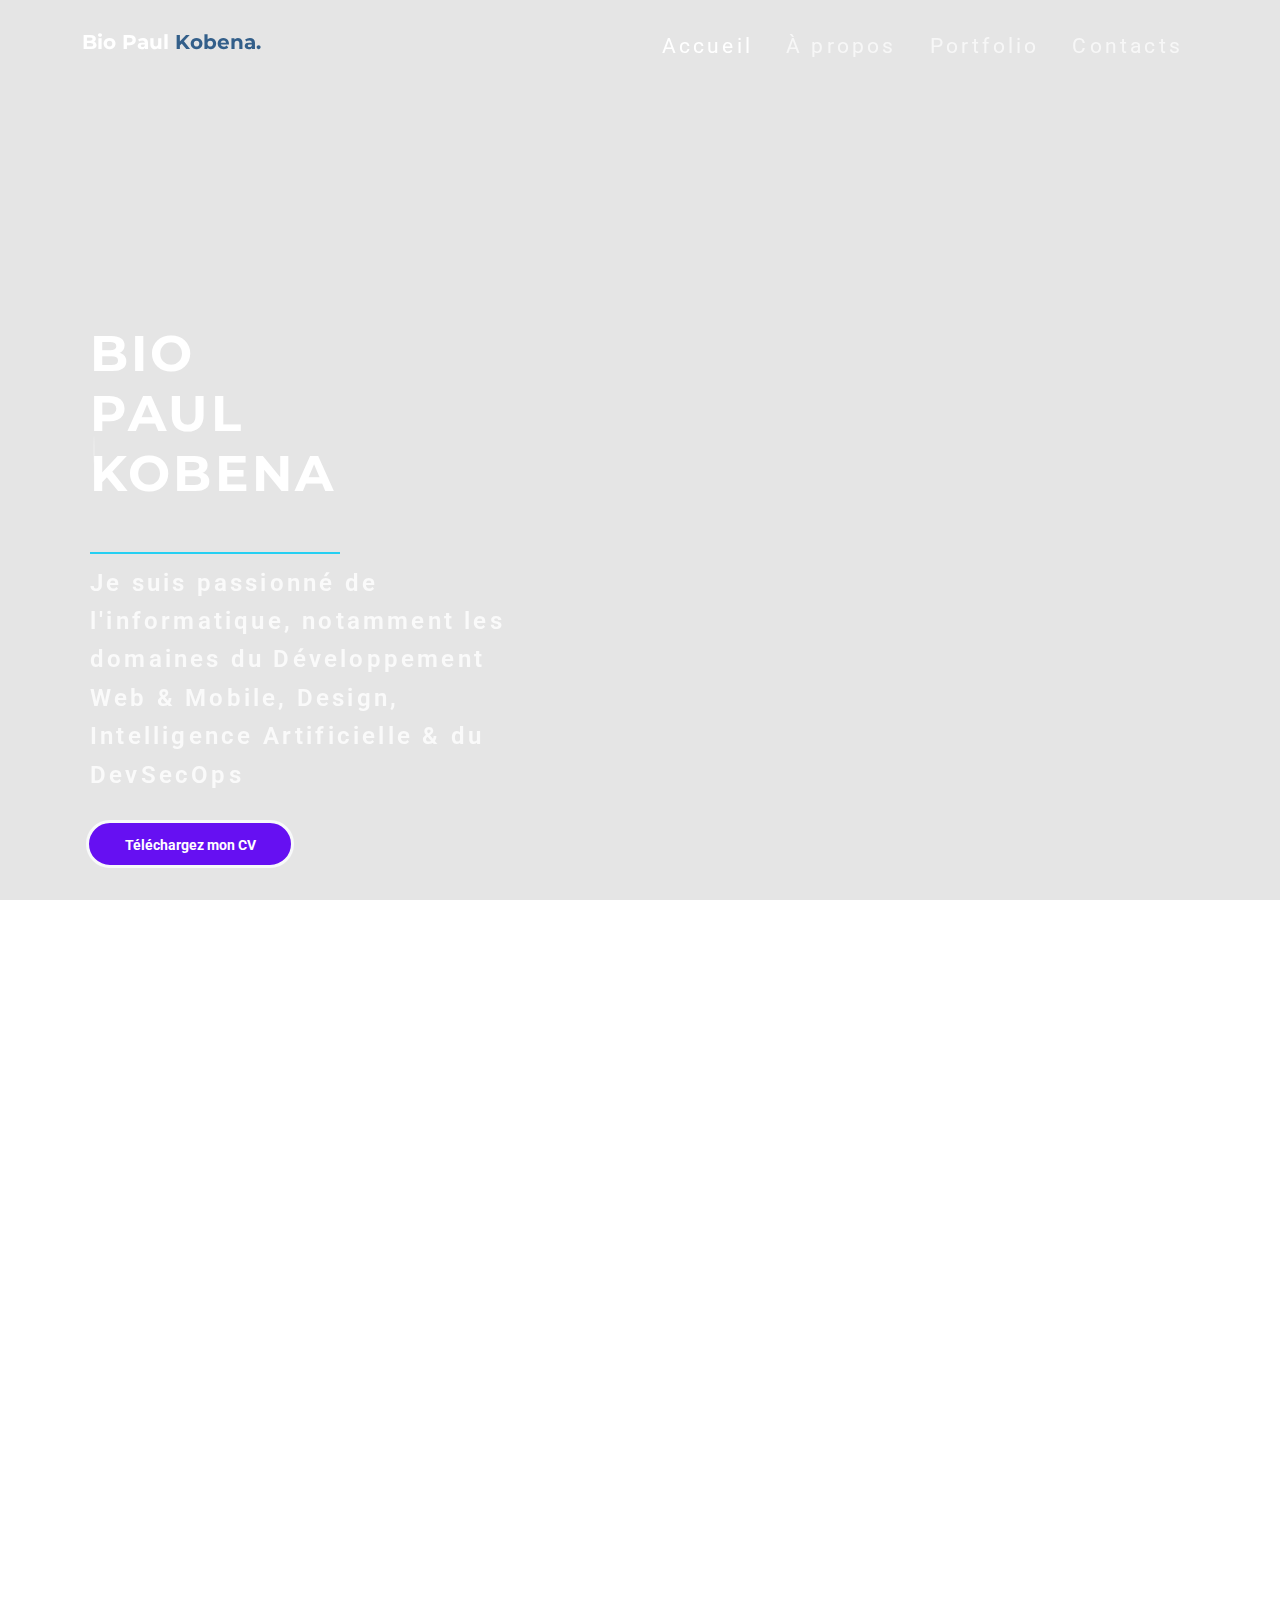
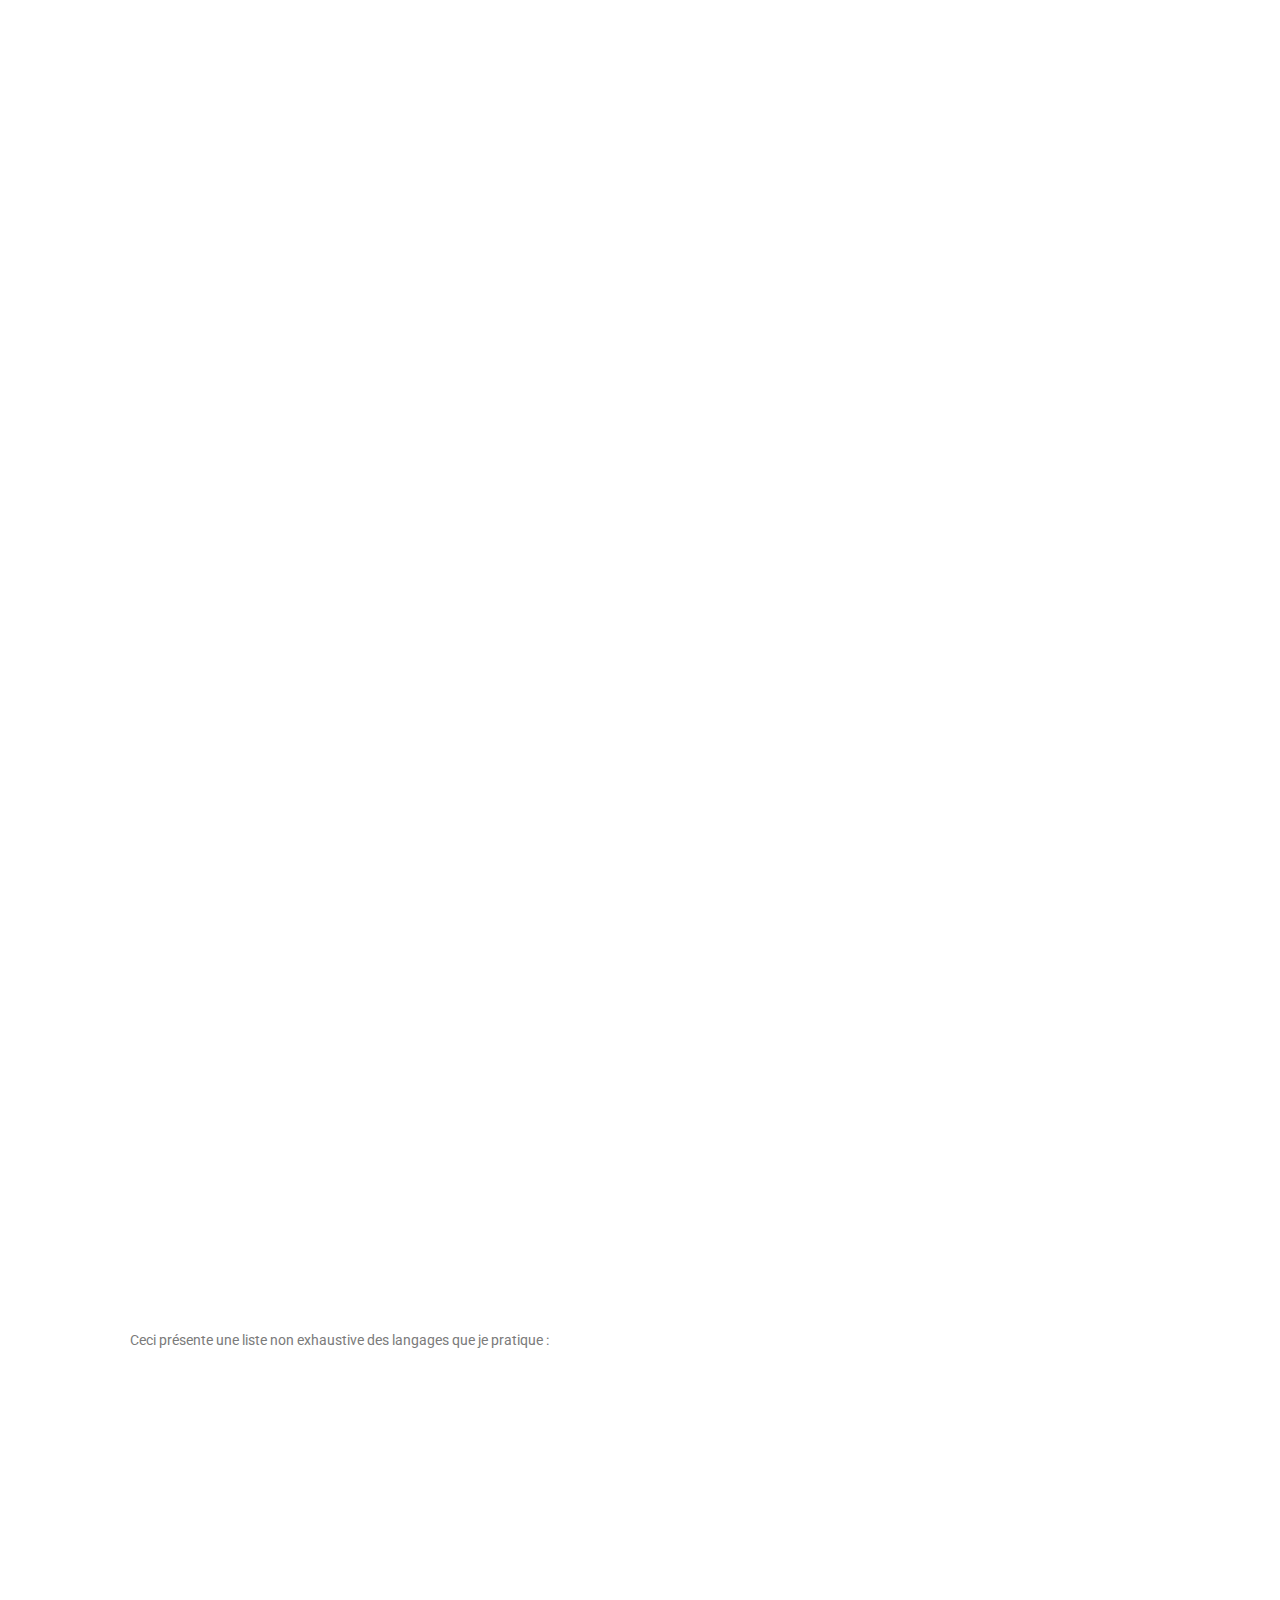
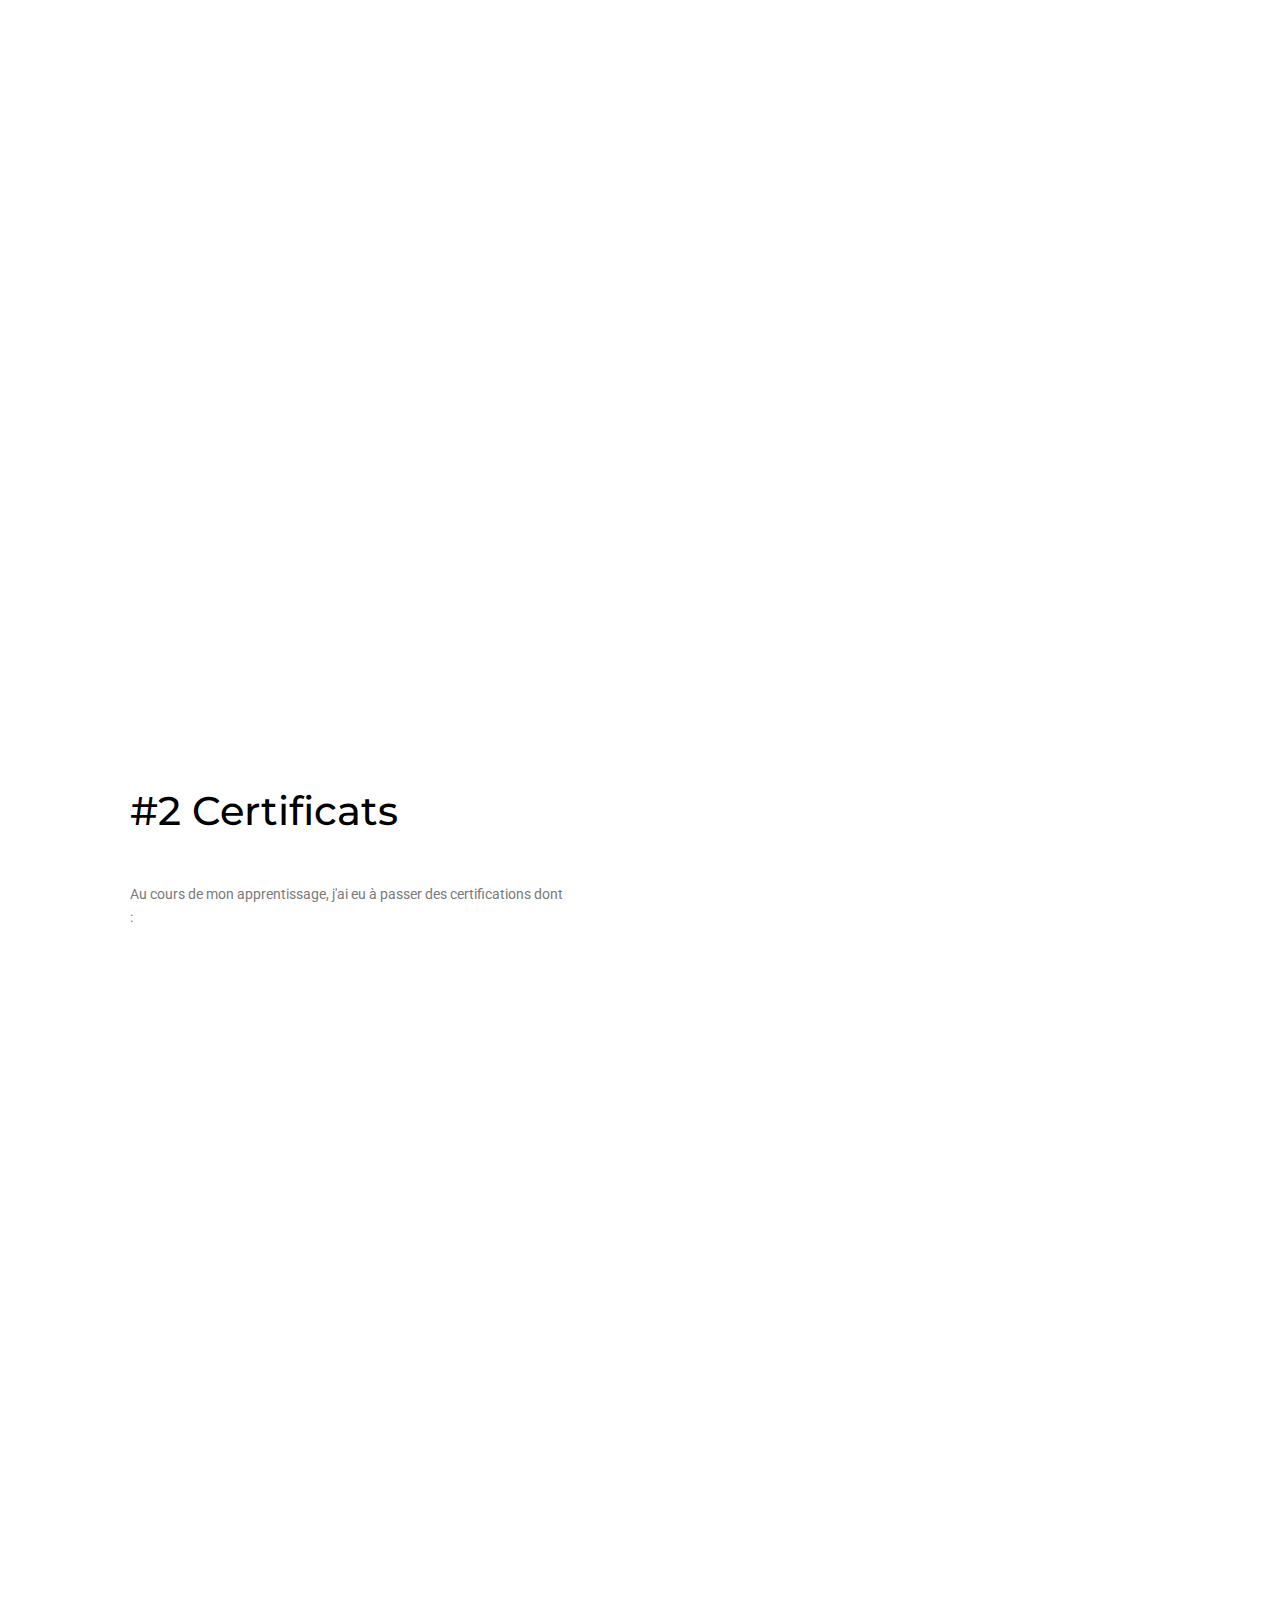
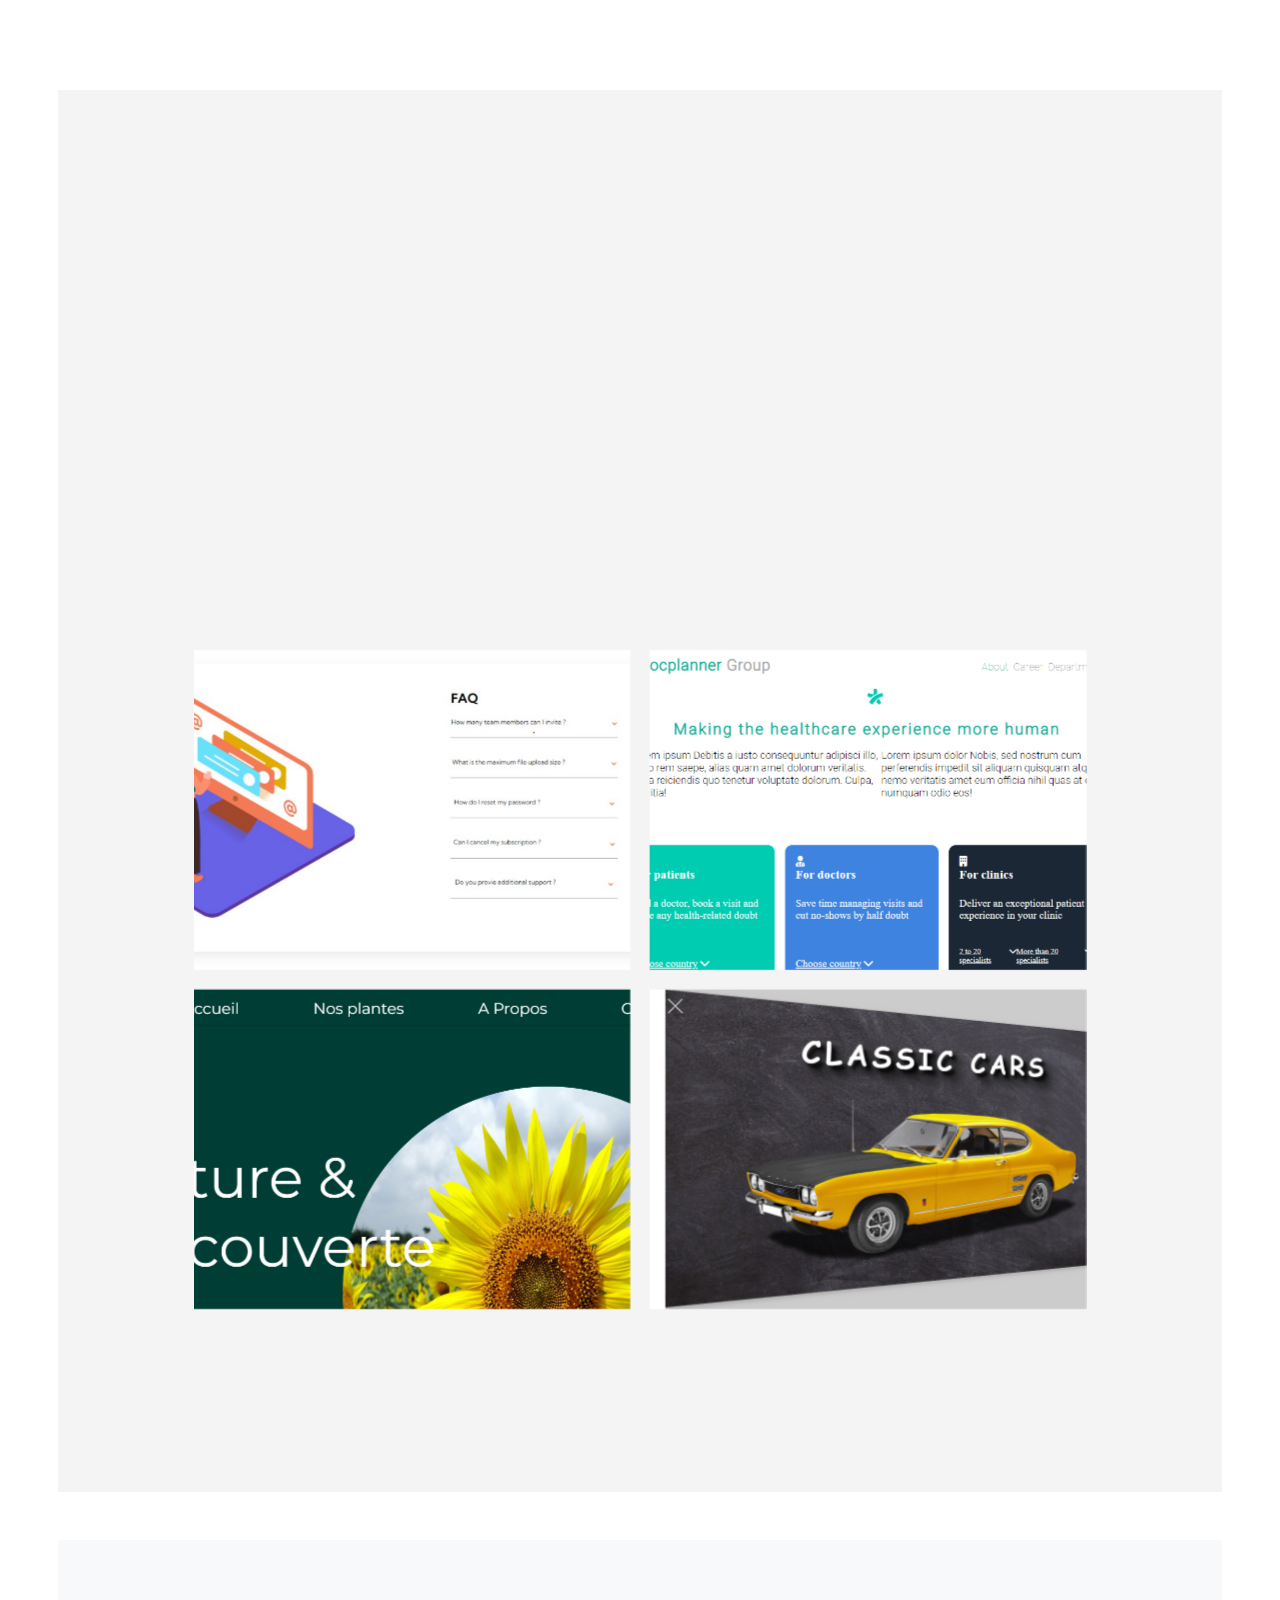
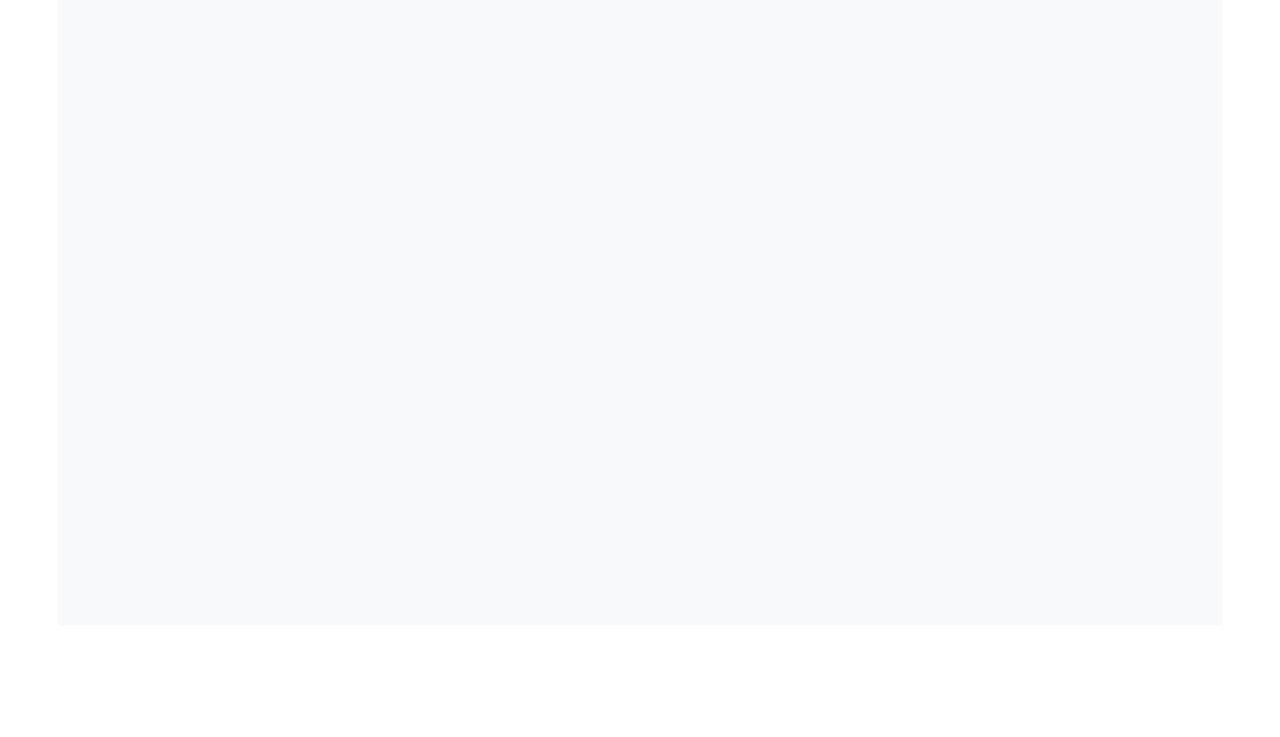
==== commit c50dd064: "portfolio" ====
--- a/index.html
+++ b/index.html
@@ -1,236 +1,683 @@
-<!DOCTYPE html>
+<!doctype html>
 <html lang="en">
-<head>
-    <meta charset="UTF-8">
-    <title>Bio Paul Kobena</title>
-    <link rel="stylesheet" href="./assets/style.css">
-    <link rel="stylesheet" href="https://pro.fontawesome.com/releases/v5.10.0/css/all.css">
-    <link rel="icon" type="image/x-icon" href="./Images/paul_bio.png" />
-    <link rel="stylesheet" href="./assets/style.scss">
-    <link rel="stylesheet" href="./assets/aos.css">
-</head>
-<body>
-
-
-    <div class="container_portfolio">
-
-     
-
-        <nav>
-            <h1 class="title__biohou">Bio Paul Kobena</h1>
-            <ul>
-                <li><a href="#">Accueil</a></li>
-                <li><a href="#about">A Propos</a></li>
-                <li><a href="#portfolio">Portfolio</a></li>
-                <li><a href="#contacts">Contacts</a></li>
-            </ul>
-            <a href="#contacts" class="btn">Engagez moi </a>
-        </nav>
-
-        <div class="info" data-aos="fade-up">
-            <h1 class="person_bio">Je suis  <span>Bio Paul Kobena</span></h1>
-            <h1 class="description_bio">Etudiant en Systèmes Réseaux Informatiques et Télécommunications </h1>
-            <p>Bienvenue sur mon portfolio,<br> mes réalisatons & projets y sont détaillés.</p>
-            <a href="./CV_KOBENA.pdf" class="btn" download target="_blank">Mon CV</a>
-        </div>
-        <div class="img-box" data-aos="fade-right">
-            <img src="./Images/bg-img.png" class="back-img" alt="images">
-            <img src="./Images/portrait_paul.png" class="man-img" alt="images">
-        </div>
-        <div class="social">    
-            <a href="https://www.linkedin.com/in/bio-paul-kobena-620032202/" target="_blank"><i class="fab fa-linkedin-in"></i></a>
-            <a href="https://github.com/BioKobena" target="_blank"><i class="fab fa-github"></i></a>
-            <a href="https://www.instagram.com/bio_kobena/" target="_blank"><i class="fab fa-instagram"></i></a>
-        </div>
-
-
-        <section class="about_bio" id="about">
-
-            <div class="education">
-                <h1 class="heading"> <span>Parcours</span> scolaire </h1>
-                <div class="box-container">
-            
-                    <div class="box">
-                        <i class="fas fa-graduation-cap"></i>
-                        <span>2022 - 2023</span>
-                        <h3>Licence 3 : SRIT</h3>
-                        <p>
-                            Cette année en cours marque la fin de mon cycle, pour l'obtention d'une licence générale en informatique.   
-                            <ul>
-                                <li>Ecole Supérieure Africaine des TIC</li>
-                            </ul>
-                        </p>
-                    </div>
-            
-                    <div class="box">
-                        <i class="fas fa-graduation-cap"></i>
-                        <span>2021 - 2022</span>
-                        <h3>Licence 2 : SRIT</h3>
-                        <p>
-                            Deuxième année de classe préparatoire intégrée.
-                            <ul>
-                                <li>Ecole Supérieure Africaine des TIC</li>
-                            </ul>
-                        </p>
-                    </div>
-            
-                    <div class="box">
-                        <i class="fas fa-graduation-cap"></i>
-                        <span>2020 - 2021</span>
-                        <h3>Licence 2 : SRIT</h3>
-                        <p>
-                            Première année de classe préparatoire intégrée.
-                            <ul>
-                                <li>Ecole Supérieure Africaine des TIC</li>
-                            </ul>
-                        </p>
-                    </div>
-
-                    <div class="box">
-                        <i class="fas fa-graduation-cap"></i>
-                        <span>2019 - 2020</span>
-                        <h3>BAC C</h3>
-                        <p>
-                            Obtention de mon baccalauréat scientifique.
-                            <ul>
-                                <li>Lycée Municipal Simone Ehivet Gbagbo</li>
-                            </ul>
-                        </p>
-                    </div>
-                </div>
-            </div>
-        </section>
-        
-        <section class="portfolio_bio" id="portfolio">
-            <section class="portfolio">
-
-                <h1 class="heading"> <span>Mon </span>portfolio </h1>
-            
-                <div class="box-container">
-            
-                    <div class="box" data-aos="fade-down-right">
-                        <img src="./Images/Menu.svg" alt="">
-                        <div class="content">
-                            <h3>projet 01</h3>
-                            <p>Ce projet consiste en la réalisation d'une maquette application mobile pour Salon de coiffure.</p>
-                            <a href="./Images/Vue spéciale.svg" target="_blank">voir plus</a>
-                        </div>
-                    </div>
-            
-                    <div class="box" data-aos="fade-down-right">
-                        <img src="./Images/First.svg" alt="">
-                        <div class="content">
-                            <h3>projet 02</h3>
-                            <p>
-                                Hackathon organisé par l'ESATIC sur le thème de : Nouveau système de paiement
-                                électronique.
-                            </p>
-                            <a href="./Images/Hack.svg" target="_blank">voir plus</a>
-                        </div>
-                    </div>
-                   
-                    <div class="box">
-                        <img src="./Images/faq.jpeg">
-                        <div class="content">
-                            <h3>projet 03</h3>
-                            <p>
-                                Ceci est une Foire Aux Questions, réalisé comme projet personnel dans le but de la maitrise des langages de programmation appris.
-                                Responsive et flexible.
-                            </p>
-                            <a href="https://faqkobena.netlify.app/" target="_blank">voir plus</a>
-                        </div>
-                    </div>
-            
-                    <div class="box">
-                        <img src="./Images/docplaner.png" alt="">
-                        <div class="content">
-                            <h3>projet 04</h3>
-                            <p>
-                                Ceci est l'un de mes premiers clones de site. Ceci est le site de Docplaner.
-                            </p>
-                            <a href="https://clonedocplaner.netlify.app/" target="_blank">voir plus</a>
-                        </div>
-                    </div>
-            
-                    <div class="box">
-                        <img src="./Images/sorelle.png" alt="">
-                        <div class="content">
-                            <h3>projet 05</h3>
-                            <p>Projet personnel de commercialisation de plantes, vente et conseil d'utilisation des plantes.</p>
-                            <a href="https://sorelle.netlify.app/" target="_blank">voir plus</a>
-                        </div>
-                    </div>
-            
-                    <div class="box">
-                        <img src="./Images/clonecar.png" alt="">
-                        <div class="content">
-                            <h3>projet 06</h3>
-                            <p>
-                                Clone d'un site de présentation de vehicule.
-                            </p>
-                            <a href="https://clonecar.netlify.app/" target="_blank">voir plus</a>
-                        </div>
-                    </div>
-            
-                    
-                </div>
-
-                <div class="other projects">
-                    <p>
-                        Vous pouvez trouver le reste de mes projets sur mon Compte GitHub
-                    </p>
-                    <a href="https://github.com/BioKobena" target="_blank"><i class="fab fa-github"></i></a>
-                </div>
-            
-                <!-- <div class="arrow">
-                <a href="#about" class="btn"> <i class="fas fa-arrow-up"></i> </a>
-            </div> -->
-                
-            </section>
-            
-        </section>
-
-
-        <section class="section-5 target" id='contacts'>
-            <h1 class="heading"> <span>Contacts</span>  </h1>   
-            
-            <p class="other">
-                Veuillez me contacter
-            </p>
-            <form class="contact-form">
-                <input type="text" class="form-input" placeholder="Nom & Prénoms">
-                <input type="email" class="form-input" placeholder="Email">
-                <textarea class="form-input" placeholder="Message"></textarea>
-                <input type="submit" value="Envoyez" class="form-btn">
-            </form>
-           
-        </section>
-        
-        <section id="footer">
-        <footer class="footer">
-            <div class="footer-content">
-                <p class="copyright">
-                    Copyright &copy; Bio Paul Kobena - Tous droits réservés
-                </p>
-            </div>
-        </footer>
-    </section>
-
-    <section id="accueil">
-        <a href="#"><i class="fas fa-arrow-up"></i></a> 
-   </section>
-    </div>
-
-    
-   
-    <script src="https://code.jquery.com/jquery-3.6.1.js"></script>
-    <script src="./script/aos.js"></script>
-    <script>
-        AOS.init(
-            {
-                duration: 3000, 
-            }
-        );
-      </script>
-</body>
-</html>
+	<head>
+		<!-- Required meta tags -->
+		<meta charset="utf-8">
+		<meta name="viewport" content="width=device-width, initial-scale=1">
+		<link href="https://unpkg.com/aos@2.3.1/dist/aos.css" rel="stylesheet">
+		<meta name="author" content="Untree.co">
+		<link rel="shortcut icon" href="./logo_bio-removebg-preview.png">
+		<link
+			rel="stylesheet"
+			href="https://cdnjs.cloudflare.com/ajax/libs/animate.css/4.1.1/animate.min.css" />
+		<link href="https://unpkg.com/aos@2.3.1/dist/aos.css" rel="stylesheet">
+		<link rel="stylesheet"
+			href="https://cdnjs.cloudflare.com/ajax/libs/animate.css/4.1.1/animate.min.css">
+		<!-- Libraries Stylesheet -->
+		<link href="lib/animate/animate.min.css" rel="stylesheet">
+		<link href="lib/owlcarousel/assets/owl.carousel.min.css" rel="stylesheet">
+		<link href="lib/lightbox/css/lightbox.min.css" rel="stylesheet">
+
+		<meta name="description" content />
+		<meta name="keywords" content="bootstrap, bootstrap5" />
+
+		<link rel="preconnect" href="https://fonts.gstatic.com">
+		<link
+			href="https://fonts.googleapis.com/css2?family=Montserrat:wght@400;700&family=Roboto&display=swap"
+			rel="stylesheet">
+
+		<link rel="stylesheet" href="fonts/icomoon/style.css">
+		<link rel="stylesheet" href="fonts/flaticon/font/flaticon.css">
+		<link rel="stylesheet" href="css/tiny-slider.css">
+		<link rel="stylesheet" href="css/aos.css">
+		<link rel="stylesheet" href="css/glightbox.min.css">
+		<link rel="stylesheet" href="css/style.css">
+
+		<title>Bio Paul Kobena</title>
+	</head>
+	<body>
+
+		<div class="site-mobile-menu site-navbar-target">
+			<div class="site-mobile-menu-header">
+				<div class="site-mobile-menu-close">
+					<span class="icofont-close js-menu-toggle"></span>
+				</div>
+			</div>
+			<div class="site-mobile-menu-body"></div>
+		</div>
+
+		<nav class="site-nav">
+			<div class="container">
+				<a href="index.html" class="logo m-0 float-start" data-aos="fade-in">Bio
+					Paul <span
+						style="color: #335F8A;">Kobena.</span> </a>
+				<div data-wow-delay="0.1s" data-aos="fadeInUp" class="site-navigation">
+
+					<ul
+						class="js-clone-nav d-none d-lg-inline-block text-start site-menu float-start">
+						<li class="item-list active"><a
+								style="font-size: 1.3rem; letter-spacing:0.2rem;" href="index.html">Accueil</a></li>
+						<li class="item-list"><a style="font-size: 1.3rem; letter-spacing:0.2rem;"
+								href="#about" id="#about">À propos</a></li>
+						<li class="item-list"><a style="font-size: 1.3rem; letter-spacing:0.2rem;"
+								href="services.html">Portfolio</a></li>
+						<li class="item-list"><a style="font-size: 1.3rem; letter-spacing:0.2rem;"
+								href="contact.html">Contacts</a></li>
+					</ul>
+
+					<a href="#"
+						class="burger ml-auto float-end site-menu-toggle light js-menu-toggle d-inline-block d-lg-none"
+						data-toggle="collapse" data-target="#main-navbar">
+						<span></span>
+					</a>
+
+				</div>
+			</div>
+		</nav>
+
+		<div data-aos="fade-up" class="hero-2 overlay"
+			style="background-image: url(https://img.freepik.com/photos-gratuite/mur-beton-blanc_53876-92803.jpg?w=1800&t=st=1699698709~exp=1699699309~hmac=fdb3cf2606a246d08737d9b08f7c59ee0dda1266da66c0bb21404863ee435a36);">
+			<div class="container">
+				<div class="row align-items-center wow fadeIn" data-wow-delay="0.1s">
+					<div class="col-lg-5 mx-auto">
+						<div class="play-vid" data-aos="fade-down">
+							<img class="w-100 h-100 img-bio" src="./images/portfolio-bio.png" />
+						</div>
+						<div class="intro-desc">
+							<h1 class="mb-5"><span>Bio </span> <span class="d-block">Paul </span>
+								<span class="d-block">Kobena</span></h1>
+							<div class="line"></div>
+							<p style="font-weight: 600;">Je suis passionné de l'informatique,
+								notamment les domaines du Développement Web & Mobile, Design,
+								Intelligence Artificielle & du DevSecOps</p>
+						</div>
+
+						<div
+							style="width: 13rem; height: 3rem; border:0.2rem solid #f8f9fa; border-radius:2rem; text-align: center; padding: 0.7rem; background: #6610f2; color:#f7F7F0; position: absolute; bottom:2rem; left: 1rem; cursor:pointer; font-weight: bold;"><a
+								class="text-white" href="CV_Bio.pdf" download>Téléchargez mon CV</a></div>
+					</div>
+				</div>
+			</div>
+		</div>
+
+		<div id="about" class="section sec-4 wow fadeIn" data-wow-delay="0.1s">
+			<h1 class="mb-5 text-center" style="color: #335F8A;" data-aos="fade-down"><span>À
+					propos</span></h1>
+			<div class="container">
+				<div class="row g-5">
+					<div class="col-lg-4" data-aos="fade-down">
+						<div class="d-flex custom-card">
+							<div class="img">
+								<i class="flaticon-compass"></i>
+							</div>
+							<div class="text">
+								<h3 class="h6 fw-bold text-black">Parcours académique</h3>
+								<p class="text-black-50">Mon parcours académique se présente comme suit</p>
+							</div>
+						</div>
+					</div>
+					<div class="skill mb-4" data-aos="fade-down">
+						<div class="d-flex justify-content-between" data-aos="fade-right"
+							data-aos-delay="100">
+							<p class="mb-2">Master 1 Informatique</p>
+							<p class="mb-2">2023-présent</p>
+						</div>
+						<div>
+							ESATIC
+						</div>
+						<div class="progress"></div>
+					</div>
+
+					<div class="skill mb-4" data-aos="fade-down">
+						<div class="d-flex justify-content-between" data-aos="fade-right"
+							data-aos-delay="200">
+							<p class="mb-2">Licence 3 SRIT</p>
+							<p class="mb-2">2022-2023</p>
+						</div>
+						<div>
+							<p class="mb-2">Obtention de licence en Systèmes Réseaux Informatiques et
+								Télécommunications (SRIT)</p>
+							ESATIC
+						</div>
+						<div class="progress"></div>
+					</div>
+
+					<div class="skill mb-4" data-aos="fade-right" data-aos-delay="300">
+						<div class="d-flex justify-content-between">
+							<p class="mb-2">Licence 2 SRIT </p>
+							<p class="mb-2">2021-2022</p>
+						</div>
+						<div>
+							ESATIC
+						</div>
+						<div class="progress"></div>
+					</div>
+
+					<div class="skill mb-4" data-aos="fade-right" data-aos-delay="400">
+						<div class="d-flex justify-content-between">
+							<p class="mb-2">Licence 1 SRIT </p>
+							<p class="mb-2">2020-2021</p>
+						</div>
+						<div>
+							ESATIC
+						</div>
+						<div class="progress"></div>
+					</div>
+
+					<div class="col-lg-4" data-aos="fade-down">
+						<div class="d-flex custom-card">
+							<div class="img">
+								<i class="flaticon-plan"></i>
+							</div>
+							<div class="text">
+								<h3 class="h6 fw-bold text-black">Expérience scolaire et professionnelle</h3>
+								<p class="text-black-50">Mes expériences autant scolaire que
+									professionnelle se compose de :</p>
+							</div>
+						</div>
+					</div>
+
+					<div class="row g-4 d-flex justify-content-center align-items-center">
+						<div class="col-lg-4 col-md-6 wow fadeInUp" data-aos="flip-left" id="fond">
+							<div class="service-item d-flex flex-column text-center rounded">
+								<div class="service-icon flex-shrink-0">
+									<i class="fa fa-laptop-code fa-2x"></i>
+								</div>
+								<h5 class="mb-3">Développeur informatique en Intelligence économique</h5>
+								<p class="m-0">J'ai occupé ce poste au sein de l'entreprise spécialisée
+									en Intelligence Écoonomique MENDIS.</p>
+								<div class="progress-experience"></div>
+							</div>
+						</div>
+						<div class="col-lg-4 col-md-6 wow fadeInUp" data-aos="flip-left">
+							<div class="service-item d-flex flex-column text-center rounded">
+								<div class="service-icon flex-shrink-0">
+									<i class="fa fa-search fa-2x"></i>
+								</div>
+								<h5 class="mb-3">Instructeur Dev Web <br><br> </h5>
+								<p class="m-0">Présentement instructeur en Introduction au Développement
+									Web à GOMYCODE</p>
+								<div class="progress-experience"></div>
+							</div>
+						</div>
+						<div data-aos="flip-left" class="col-lg-4 col-md-6">
+							<div class="service-item d-flex flex-column text-center rounded">
+								<div class="service-icon flex-shrink-0">
+									<i class="fa fa-search fa-2x"></i>
+								</div>
+								<h5 class="mb-3">Développeur Web <br><br> </h5>
+								<p class="m-0">Au cours de mon passage à CEPHAS-CONSULT NEGOCE, j'ai eu
+									à occuper le poste de Développeur web</p>
+								<div class="progress-experience"></div>
+							</div>
+						</div>
+
+						<div data-aos="flip-left" class="col-lg-4 col-md-6 wow fadeInUp"
+							data-wow-delay="0.5s">
+							<div class="service-item d-flex flex-column text-center rounded">
+								<div class="service-icon flex-shrink-0">
+									<i class="fab fa-facebook-f fa-2x"></i>
+								</div>
+								<h5 class="mb-3">Président du Club Communication Digitale de l'ESATIC</h5>
+								<p class="m-0">J'ai eu à diriger le Club Communication Digitale, un club
+									où j'ai apporté mon savoir faire en terme de leadership et de
+									créativité.</p>
+								<div class="progress-experience"></div>
+							</div>
+						</div>
+
+						<div data-aos="flip-left" class="col-lg-4 col-md-6 wow fadeInUp">
+							<div class="service-item d-flex flex-column text-center rounded">
+								<div class="service-icon flex-shrink-0">
+									<i class="fa fa-mail-bulk fa-2x"></i>
+								</div>
+								<h5 class="mb-3">Formateur en Adobe XD</h5>
+								<p class="m-0">En tant que formateur au CCD, je suis chargé de montrer
+									les fondamentaux du logiciel Adobe XD aux apprenants, ainsi, j'ai le
+									devoir de leur faire maitriser le logiciel dans son ensemble afin de
+									pouvoir faire des projets pratiques. </p>
+								<div class="progress-experience"></div>
+							</div>
+						</div>
+					</div>
+
+					<div class="container-xxl py-5"
+						style="background-image: url(https://img.freepik.com/photos-gratuite/fond-texture-mur-peint-blanc_53876-138197.jpg?w=1480&t=st=1699747099~exp=1699747699~hmac=e104ac073c688aa0886515cf56b460f6c80ae1027e08b65653ebdabce8279020);">
+						<div class="container py-5 px-lg-5">
+							<div class="row g-5 align-items-center">
+								<div class="col-lg-6 wow fadeInUp" data-wow-delay="0.1s">
+									<h1 data-aos="fade-down-right" class="mb-5">#1 Langages</h1>
+									<p class="mb-4">Ceci présente une liste non exhaustive des langages que
+										je pratique :</p>
+									<div class="skill mb-4" data-aos="fade-down">
+										<div class="d-flex justify-content-between">
+											<p class="mb-2">React JS & Native</p>
+											<p class="mb-2">85%</p>
+										</div>
+										<div class="progress">
+											<div class="progress-bar bg-primary" role="progressbar"
+												aria-valuenow="85" aria-valuemin="0" aria-valuemax="100"></div>
+										</div>
+									</div>
+									<div class="skill mb-4" data-aos="fade-down">
+										<div class="d-flex justify-content-between">
+											<p class="mb-2">Tailwind CSS</p>
+											<p class="mb-2">50%</p>
+										</div>
+										<div class="progress">
+											<div class="progress-bar bg-primary" role="progressbar"
+												aria-valuenow="85" aria-valuemin="0" aria-valuemax="100"></div>
+										</div>
+									</div>
+									<div class="skill mb-4" data-aos="fade-down">
+										<div class="d-flex justify-content-between">
+											<p class="mb-2">PHP</p>
+											<p class="mb-2">35%</p>
+										</div>
+										<div class="progress">
+											<div class="progress-bar bg-success" role="progressbar"
+												aria-valuenow="95" aria-valuemin="0" aria-valuemax="100"></div>
+										</div>
+									</div>
+									<div class="skill mb-4" data-aos="fade-down">
+										<div class="d-flex justify-content-between">
+											<p class="mb-2">Node JS</p>
+											<p class="mb-2">55%</p>
+										</div>
+										<div class="progress">
+											<div class="progress-bar bg-primary" role="progressbar"
+												aria-valuenow="85" aria-valuemin="0" aria-valuemax="100"></div>
+										</div>
+									</div>
+									<div class="skill mb-4" data-aos="fade-down">
+										<div class="d-flex justify-content-between">
+											<p class="mb-2">MongoDB</p>
+											<p class="mb-2">75%</p>
+										</div>
+										<div class="progress">
+											<div class="progress-bar bg-primary" role="progressbar"
+												aria-valuenow="85" aria-valuemin="0" aria-valuemax="100"></div>
+										</div>
+									</div>
+									<div class="skill mb-4" data-aos="fade-down">
+										<div class="d-flex justify-content-between">
+											<p class="mb-2">Material UI & MDB Kit</p>
+											<p class="mb-2">75%</p>
+										</div>
+										<div class="progress">
+											<div class="progress-bar bg-primary" role="progressbar"
+												aria-valuenow="85" aria-valuemin="0" aria-valuemax="100"></div>
+										</div>
+									</div>
+									<div class="skill mb-4" data-aos="fade-down">
+										<div class="d-flex justify-content-between">
+											<p class="mb-2">Adobe XD & Figma & Photoshop</p>
+											<p class="mb-2">80%</p>
+										</div>
+										<div class="progress">
+											<div class="progress-bar bg-primary" role="progressbar"
+												aria-valuenow="85" aria-valuemin="0" aria-valuemax="100"></div>
+										</div>
+									</div>
+									<div class="skill mb-4" data-aos="fade-down">
+										<div class="d-flex justify-content-between">
+											<p class="mb-2">Django Rest Framework</p>
+											<p class="mb-2">65%</p>
+										</div>
+										<div class="progress">
+											<div class="progress-bar bg-secondary" role="progressbar"
+												aria-valuenow="90" aria-valuemin="0" aria-valuemax="100"></div>
+										</div>
+									</div>
+									<div class="skill mb-4" data-aos="fade-down">
+										<div class="d-flex justify-content-between">
+											<p class="mb-2">HTML & CSS</p>
+											<p class="mb-2">85%</p>
+										</div>
+										<div class="progress">
+											<div class="progress-bar bg-success" role="progressbar"
+												aria-valuenow="95" aria-valuemin="0" aria-valuemax="100"></div>
+										</div>
+									</div>
+
+									<div class="skill mb-4" data-aos="fade-down">
+										<div class="d-flex justify-content-between">
+											<p class="mb-2">Bootstrap</p>
+											<p class="mb-2">50%</p>
+										</div>
+										<div class="progress">
+											<div class="progress-bar bg-success" role="progressbar"
+												aria-valuenow="95" aria-valuemin="0" aria-valuemax="100"></div>
+										</div>
+									</div>
+									<div class="skill mb-4" data-aos="fade-down">
+										<div class="d-flex justify-content-between">
+											<p class="mb-2">Java</p>
+											<p class="mb-2">50%</p>
+										</div>
+										<div class="progress">
+											<div class="progress-bar bg-success" role="progressbar"
+												aria-valuenow="95" aria-valuemin="0" aria-valuemax="100"></div>
+										</div>
+									</div>
+
+									<div class="skill mb-4" data-aos="fade-down">
+										<div class="d-flex justify-content-between">
+											<p class="mb-2">C++</p>
+											<p class="mb-2">50%</p>
+										</div>
+										<div class="progress">
+											<div class="progress-bar bg-success" role="progressbar"
+												aria-valuenow="95" aria-valuemin="0" aria-valuemax="100"></div>
+										</div>
+									</div>
+									<div class="skill mb-4" data-aos="fade-down">
+										<div class="d-flex justify-content-between">
+											<p class="mb-2">Python</p>
+											<p class="mb-2">50%</p>
+										</div>
+										<div class="progress">
+											<div class="progress-bar bg-success" role="progressbar"
+												aria-valuenow="95" aria-valuemin="0" aria-valuemax="100"></div>
+										</div>
+									</div>
+								</div>
+								<div class="col-lg-6" data-aos="fade-down">
+									<img class="img-fluid" data-wow-delay="0.5s"
+										src="./image-removebg-preview.png">
+								</div>
+							</div>
+						</div>
+					</div>
+
+					<div class="container-xxl py-5"
+						style="background: url(https://img.freepik.com/vecteurs-libre/cadre-dore-fond-marbre-blanc_53876-98865.jpg?w=826&t=st=1702642163~exp=1702642763~hmac=a51d722b5322640f37c4d1251c313c474a3cf9db3229d84226dad1a9d102ec79) no-repeat; background-size: cover;">
+						<div class="container py-5 px-lg-5">
+							<div class="row g-5 align-items-center">
+								<div class="col-lg-6 wow fadeInUp" data-wow-delay="0.1s">
+									<h1 class="mb-5">#2 Certificats</h1>
+									<p class="mb-4">Au cours de mon apprentissage, j'ai eu à passer des
+										certifications dont :</p>
+									<div class="skill mb-4" data-aos="fade-down">
+										<div class="d-flex justify-content-between">
+											<p class="mb-2">React JS & Native</p>
+											<p class="mb-2">75%</p>
+										</div>
+										<div class="progress">
+											<div class="progress-bar bg-primary" role="progressbar"
+												aria-valuenow="85" aria-valuemin="0" aria-valuemax="100"></div>
+										</div>
+									</div>
+									<div class="skill mb-4" data-aos="fade-down">
+										<div class="d-flex justify-content-between">
+											<p class="mb-2">Tailwind CSS</p>
+											<p class="mb-2">50%</p>
+										</div>
+										<div class="progress">
+											<div class="progress-bar bg-primary" role="progressbar"
+												aria-valuenow="85" aria-valuemin="0" aria-valuemax="100"></div>
+										</div>
+									</div>
+									<div class="skill mb-4" data-aos="fade-down">
+										<div class="d-flex justify-content-between">
+											<p class="mb-2">Node JS</p>
+											<p class="mb-2">55%</p>
+										</div>
+										<div class="progress">
+											<div class="progress-bar bg-primary" role="progressbar"
+												aria-valuenow="85" aria-valuemin="0" aria-valuemax="100"></div>
+										</div>
+									</div>
+									<div class="skill mb-4" data-aos="fade-down">
+										<div class="d-flex justify-content-between">
+											<p class="mb-2">MongoDB</p>
+											<p class="mb-2">75%</p>
+										</div>
+										<div class="progress">
+											<div class="progress-bar bg-primary" role="progressbar"
+												aria-valuenow="85" aria-valuemin="0" aria-valuemax="100"></div>
+										</div>
+									</div>
+									<div class="skill mb-4" data-aos="fade-down">
+										<div class="d-flex justify-content-between">
+											<p class="mb-2">Material UI & MDB Kit</p>
+											<p class="mb-2">75%</p>
+										</div>
+										<div class="progress">
+											<div class="progress-bar bg-primary" role="progressbar"
+												aria-valuenow="85" aria-valuemin="0" aria-valuemax="100"></div>
+										</div>
+									</div>
+									<div class="skill mb-4" data-aos="fade-down">
+										<div class="d-flex justify-content-between">
+											<p class="mb-2">Adobe XD & Figma & Photoshop</p>
+											<p class="mb-2">80%</p>
+										</div>
+										<div class="progress">
+											<div class="progress-bar bg-primary" role="progressbar"
+												aria-valuenow="85" aria-valuemin="0" aria-valuemax="100"></div>
+										</div>
+									</div>
+									<div class="skill mb-4" data-aos="fade-down">
+										<div class="d-flex justify-content-between">
+											<p class="mb-2">Django Rest Framework</p>
+											<p class="mb-2">50%</p>
+										</div>
+										<div class="progress">
+											<div class="progress-bar bg-secondary" role="progressbar"
+												aria-valuenow="90" aria-valuemin="0" aria-valuemax="100"></div>
+										</div>
+									</div>
+									<div class="skill mb-4" data-aos="fade-down">
+										<div class="d-flex justify-content-between">
+											<p class="mb-2">HTML</p>
+											<p class="mb-2">85%</p>
+										</div>
+										<div class="progress">
+											<div class="progress-bar bg-success" role="progressbar"
+												aria-valuenow="95" aria-valuemin="0" aria-valuemax="100"></div>
+										</div>
+									</div>
+									<div class="skill mb-4" data-aos="fade-down">
+										<div class="d-flex justify-content-between">
+											<p class="mb-2">CSS</p>
+											<p class="mb-2">80%</p>
+										</div>
+										<div class="progress">
+											<div class="progress-bar bg-success" role="progressbar"
+												aria-valuenow="95" aria-valuemin="0" aria-valuemax="100"></div>
+										</div>
+									</div>
+									<div class="skill mb-4" data-aos="fade-down">
+										<div class="d-flex justify-content-between">
+											<p class="mb-2">Bootstrap</p>
+											<p class="mb-2">50%</p>
+										</div>
+										<div class="progress">
+											<div class="progress-bar bg-success" role="progressbar"
+												aria-valuenow="95" aria-valuemin="0" aria-valuemax="100"></div>
+										</div>
+									</div>
+								</div>
+								<div class="col-lg-6" data-aos="fade-down">
+									<img class="img-fluid" data-wow-delay="0.5s"
+										src="./image-removebg-preview.png">
+								</div>
+							</div>
+						</div>
+					</div>
+
+					<section class="portfolio_bio" id="portfolio">
+						<section class="portfolio">
+							<h1 class="mb-5 text-center" style="color: #335F8A;" data-aos="fade-down"><span>Mon
+									portfolio</span></h1>
+							<div class="box-container">
+
+								<div class="box" data-aos="fade-down-right">
+									<img src="./Images/Menu.svg" alt>
+									<div class="content">
+										<h3>projet 01</h3>
+										<p>Ce projet consiste en la réalisation d'une maquette application
+											mobile pour Salon de coiffure.</p>
+										<a href="./Images/Vue spéciale.svg" target="_blank">voir plus</a>
+									</div>
+								</div>
+
+								<div class="box" data-aos="fade-down-right">
+									<img src="./Images/First.svg" alt>
+									<div class="content">
+										<h3>projet 02</h3>
+										<p>
+											Hackathon organisé par l'ESATIC sur le thème de : Nouveau système de
+											paiement
+											électronique.
+										</p>
+										<a href="./Images/Hack.svg" target="_blank">voir plus</a>
+									</div>
+								</div>
+
+								<div class="box">
+									<img src="./Images/faq.jpeg">
+									<div class="content">
+										<h3>projet 03</h3>
+										<p>
+											Ceci est une Foire Aux Questions, réalisé comme projet personnel dans
+											le but de la maitrise des langages de programmation appris.
+											Responsive et flexible.
+										</p>
+										<a href="https://faqkobena.netlify.app/" target="_blank">voir plus</a>
+									</div>
+								</div>
+
+								<div class="box">
+									<img src="./Images/docplaner.png" alt>
+									<div class="content">
+										<h3>projet 04</h3>
+										<p>
+											Ceci est l'un de mes premiers clones de site. Ceci est le site de
+											Docplaner.
+										</p>
+										<a href="https://clonedocplaner.netlify.app/" target="_blank">voir
+											plus</a>
+									</div>
+								</div>
+
+								<div class="box">
+									<img src="./Images/sorelle.png" alt>
+									<div class="content">
+										<h3>projet 05</h3>
+										<p>Projet personnel de commercialisation de plantes, vente et conseil
+											d'utilisation des plantes.</p>
+										<a href="https://sorelle.netlify.app/" target="_blank">voir plus</a>
+									</div>
+								</div>
+
+								<div class="box">
+									<img src="./Images/clonecar.png" alt>
+									<div class="content">
+										<h3>projet 06</h3>
+										<p>
+											Clone d'un site de présentation de vehicule.
+										</p>
+										<a href="https://clonecar.netlify.app/" target="_blank">voir plus</a>
+									</div>
+								</div>
+
+							</div>
+
+							<div class="arrow">
+								<a href="#about" class="btn"> <i class="fas fa-arrow-up"></i> </a>
+							</div>
+
+						</section>
+
+					</section>
+
+					<div class="section sec-contact">
+						<h1 class="mb-5 text-center" style="color: #335F8A;" data-aos="fade-down"><span>Contacts</span></h1>
+						<div class="container">
+							<form class="row">
+
+								<div class="col-md-6 col-lg-6" data-aos="fade-down">
+									<div class="mb-3">
+										<label for="name" class="ps-3 mb-2">Nom & Prénoms</label>
+										<input type="text" class="form-control" id="name">
+									</div>
+								</div>
+
+								<div class="col-md-6 col-lg-6" data-aos="fade-down">
+									<div class="mb-3">
+										<label for="email" class="ps-3 mb-2">Email</label>
+										<input type="text" class="form-control" id="email">
+									</div>
+								</div>
+								<div class="col-md-12 col-lg-12" data-aos="fade-down">
+									<div class="mb-3">
+										<label for="message" class="ps-3 mb-2">Message</label>
+										<textarea class="form-control" name id="message" cols="30" rows="7"></textarea>
+									</div>
+								</div>
+
+								<div class="col-md-12 text-center" data-aos="fade-down">
+									<input type="submit" value="Envoyez" class="btn btn-primary">
+								</div>
+
+							</form>
+						</div>
+					</div>
+				</div>
+			</div>
+			<!-- <div class="site-footer bg-light">
+			
+				<div class="widget">
+					<h3 class="line-top">Réjoignez moi sur :</h3>
+					<ul class="social list-unstyled mb-5">
+						<li><a href="https://github.com/BioKobena/"><span class="icon-instagram"></span></a></li>
+						<li><a href="#"><span class="icon-github"></span></a></li>
+						<li><a href="https://www.linkedin.com/in/bio-paul-kobena-620032202/?originalSubdomain=ci"><span class="icon-linkedin"></span></a></li>
+					</ul>
+				</div>
+		
+
+			<div class="row justify-content-center text-center copyright">
+				<div class="col-md-8">
+					<p class="small text-black-50">Copyright &copy;<script>document.write(new Date().getFullYear());</script>. Tous droits reservés. &mdash; Designed by <a href="https://untree.co">Bio Paul Kobena</a>
+					</p>
+				</div>
+			</div>
+		</div>
+	</div> -->
+
+			<!-- Cursor  -->
+
+			<!-- Cursor  -->
+			<!-- Preloader -->
+			<div id="overlayer"></div>
+			<div class="loader">
+				<div class="spinner-border" role="status">
+					<span class="visually-hidden">Loading...</span>
+				</div>
+			</div>
+
+			<script src="lib/wow/wow.min.js"></script>
+			<script src="lib/easing/easing.min.js"></script>
+			<script src="lib/waypoints/waypoints.min.js"></script>
+			<script src="lib/counterup/counterup.min.js"></script>
+			<script src="lib/owlcarousel/owl.carousel.min.js"></script>
+			<script src="lib/isotope/isotope.pkgd.min.js"></script>
+			<script src="lib/lightbox/js/lightbox.min.js"></script>
+			<script src="js/bootstrap.bundle.min.js"></script>
+			<script src="js/tiny-slider.js"></script>
+			<script src="js/aos.js"></script>
+			<script src="js/glightbox.min.js"></script>
+			<script src="js/navbar.js"></script>
+			<script src="js/counter.js"></script>
+			<script src="https://unpkg.com/aos@2.3.1/dist/aos.js"></script>
+			<script src="js/custom.js"></script>
+			<script src="./main.js"></script>
+			<script src="https://unpkg.com/aos@2.3.1/dist/aos.js"></script>
+			<script>
+			AOS.init();
+		  </script>
+		</body>
+	</html>
--- a/fonts/icomoon/style.css
+++ b/fonts/icomoon/style.css
@@ -0,0 +1,4919 @@
+@font-face {
+  font-family: 'icomoon';
+  src:  url('fonts/icomoon.eot?10si43');
+  src:  url('fonts/icomoon.eot?10si43#iefix') format('embedded-opentype'),
+    url('fonts/icomoon.ttf?10si43') format('truetype'),
+    url('fonts/icomoon.woff?10si43') format('woff'),
+    url('fonts/icomoon.svg?10si43#icomoon') format('svg');
+  font-weight: normal;
+  font-style: normal;
+}
+
+[class^="icon-"], [class*=" icon-"] {
+  /* use !important to prevent issues with browser extensions that change fonts */
+  font-family: 'icomoon' !important;
+  speak: none;
+  font-style: normal;
+  font-weight: normal;
+  font-variant: normal;
+  text-transform: none;
+  line-height: 1;
+
+  /* Better Font Rendering =========== */
+  -webkit-font-smoothing: antialiased;
+  -moz-osx-font-smoothing: grayscale;
+}
+
+.icon-asterisk:before {
+  content: "\f069";
+}
+.icon-plus:before {
+  content: "\f067";
+}
+.icon-question:before {
+  content: "\f128";
+}
+.icon-minus:before {
+  content: "\f068";
+}
+.icon-glass:before {
+  content: "\f000";
+}
+.icon-music:before {
+  content: "\f001";
+}
+.icon-search:before {
+  content: "\f002";
+}
+.icon-envelope-o:before {
+  content: "\f003";
+}
+.icon-heart:before {
+  content: "\f004";
+}
+.icon-star:before {
+  content: "\f005";
+}
+.icon-star-o:before {
+  content: "\f006";
+}
+.icon-user:before {
+  content: "\f007";
+}
+.icon-film:before {
+  content: "\f008";
+}
+.icon-th-large:before {
+  content: "\f009";
+}
+.icon-th:before {
+  content: "\f00a";
+}
+.icon-th-list:before {
+  content: "\f00b";
+}
+.icon-check:before {
+  content: "\f00c";
+}
+.icon-close:before {
+  content: "\f00d";
+}
+.icon-remove:before {
+  content: "\f00d";
+}
+.icon-times:before {
+  content: "\f00d";
+}
+.icon-search-plus:before {
+  content: "\f00e";
+}
+.icon-search-minus:before {
+  content: "\f010";
+}
+.icon-power-off:before {
+  content: "\f011";
+}
+.icon-signal:before {
+  content: "\f012";
+}
+.icon-cog:before {
+  content: "\f013";
+}
+.icon-gear:before {
+  content: "\f013";
+}
+.icon-trash-o:before {
+  content: "\f014";
+}
+.icon-home:before {
+  content: "\f015";
+}
+.icon-file-o:before {
+  content: "\f016";
+}
+.icon-clock-o:before {
+  content: "\f017";
+}
+.icon-road:before {
+  content: "\f018";
+}
+.icon-download:before {
+  content: "\f019";
+}
+.icon-arrow-circle-o-down:before {
+  content: "\f01a";
+}
+.icon-arrow-circle-o-up:before {
+  content: "\f01b";
+}
+.icon-inbox:before {
+  content: "\f01c";
+}
+.icon-play-circle-o:before {
+  content: "\f01d";
+}
+.icon-repeat:before {
+  content: "\f01e";
+}
+.icon-rotate-right:before {
+  content: "\f01e";
+}
+.icon-refresh:before {
+  content: "\f021";
+}
+.icon-list-alt:before {
+  content: "\f022";
+}
+.icon-lock:before {
+  content: "\f023";
+}
+.icon-flag:before {
+  content: "\f024";
+}
+.icon-headphones:before {
+  content: "\f025";
+}
+.icon-volume-off:before {
+  content: "\f026";
+}
+.icon-volume-down:before {
+  content: "\f027";
+}
+.icon-volume-up:before {
+  content: "\f028";
+}
+.icon-qrcode:before {
+  content: "\f029";
+}
+.icon-barcode:before {
+  content: "\f02a";
+}
+.icon-tag:before {
+  content: "\f02b";
+}
+.icon-tags:before {
+  content: "\f02c";
+}
+.icon-book:before {
+  content: "\f02d";
+}
+.icon-bookmark:before {
+  content: "\f02e";
+}
+.icon-print:before {
+  content: "\f02f";
+}
+.icon-camera:before {
+  content: "\f030";
+}
+.icon-font:before {
+  content: "\f031";
+}
+.icon-bold:before {
+  content: "\f032";
+}
+.icon-italic:before {
+  content: "\f033";
+}
+.icon-text-height:before {
+  content: "\f034";
+}
+.icon-text-width:before {
+  content: "\f035";
+}
+.icon-align-left:before {
+  content: "\f036";
+}
+.icon-align-center:before {
+  content: "\f037";
+}
+.icon-align-right:before {
+  content: "\f038";
+}
+.icon-align-justify:before {
+  content: "\f039";
+}
+.icon-list:before {
+  content: "\f03a";
+}
+.icon-dedent:before {
+  content: "\f03b";
+}
+.icon-outdent:before {
+  content: "\f03b";
+}
+.icon-indent:before {
+  content: "\f03c";
+}
+.icon-video-camera:before {
+  content: "\f03d";
+}
+.icon-image:before {
+  content: "\f03e";
+}
+.icon-photo:before {
+  content: "\f03e";
+}
+.icon-picture-o:before {
+  content: "\f03e";
+}
+.icon-pencil:before {
+  content: "\f040";
+}
+.icon-map-marker:before {
+  content: "\f041";
+}
+.icon-adjust:before {
+  content: "\f042";
+}
+.icon-tint:before {
+  content: "\f043";
+}
+.icon-edit:before {
+  content: "\f044";
+}
+.icon-pencil-square-o:before {
+  content: "\f044";
+}
+.icon-share-square-o:before {
+  content: "\f045";
+}
+.icon-check-square-o:before {
+  content: "\f046";
+}
+.icon-arrows:before {
+  content: "\f047";
+}
+.icon-step-backward:before {
+  content: "\f048";
+}
+.icon-fast-backward:before {
+  content: "\f049";
+}
+.icon-backward:before {
+  content: "\f04a";
+}
+.icon-play:before {
+  content: "\f04b";
+}
+.icon-pause:before {
+  content: "\f04c";
+}
+.icon-stop:before {
+  content: "\f04d";
+}
+.icon-forward:before {
+  content: "\f04e";
+}
+.icon-fast-forward:before {
+  content: "\f050";
+}
+.icon-step-forward:before {
+  content: "\f051";
+}
+.icon-eject:before {
+  content: "\f052";
+}
+.icon-chevron-left:before {
+  content: "\f053";
+}
+.icon-chevron-right:before {
+  content: "\f054";
+}
+.icon-plus-circle:before {
+  content: "\f055";
+}
+.icon-minus-circle:before {
+  content: "\f056";
+}
+.icon-times-circle:before {
+  content: "\f057";
+}
+.icon-check-circle:before {
+  content: "\f058";
+}
+.icon-question-circle:before {
+  content: "\f059";
+}
+.icon-info-circle:before {
+  content: "\f05a";
+}
+.icon-crosshairs:before {
+  content: "\f05b";
+}
+.icon-times-circle-o:before {
+  content: "\f05c";
+}
+.icon-check-circle-o:before {
+  content: "\f05d";
+}
+.icon-ban:before {
+  content: "\f05e";
+}
+.icon-arrow-left:before {
+  content: "\f060";
+}
+.icon-arrow-right:before {
+  content: "\f061";
+}
+.icon-arrow-up:before {
+  content: "\f062";
+}
+.icon-arrow-down:before {
+  content: "\f063";
+}
+.icon-mail-forward:before {
+  content: "\f064";
+}
+.icon-share:before {
+  content: "\f064";
+}
+.icon-expand:before {
+  content: "\f065";
+}
+.icon-compress:before {
+  content: "\f066";
+}
+.icon-exclamation-circle:before {
+  content: "\f06a";
+}
+.icon-gift:before {
+  content: "\f06b";
+}
+.icon-leaf:before {
+  content: "\f06c";
+}
+.icon-fire:before {
+  content: "\f06d";
+}
+.icon-eye:before {
+  content: "\f06e";
+}
+.icon-eye-slash:before {
+  content: "\f070";
+}
+.icon-exclamation-triangle:before {
+  content: "\f071";
+}
+.icon-warning:before {
+  content: "\f071";
+}
+.icon-plane:before {
+  content: "\f072";
+}
+.icon-calendar:before {
+  content: "\f073";
+}
+.icon-random:before {
+  content: "\f074";
+}
+.icon-comment:before {
+  content: "\f075";
+}
+.icon-magnet:before {
+  content: "\f076";
+}
+.icon-chevron-up:before {
+  content: "\f077";
+}
+.icon-chevron-down:before {
+  content: "\f078";
+}
+.icon-retweet:before {
+  content: "\f079";
+}
+.icon-shopping-cart:before {
+  content: "\f07a";
+}
+.icon-folder:before {
+  content: "\f07b";
+}
+.icon-folder-open:before {
+  content: "\f07c";
+}
+.icon-arrows-v:before {
+  content: "\f07d";
+}
+.icon-arrows-h:before {
+  content: "\f07e";
+}
+.icon-bar-chart:before {
+  content: "\f080";
+}
+.icon-bar-chart-o:before {
+  content: "\f080";
+}
+.icon-twitter-square:before {
+  content: "\f081";
+}
+.icon-facebook-square:before {
+  content: "\f082";
+}
+.icon-camera-retro:before {
+  content: "\f083";
+}
+.icon-key:before {
+  content: "\f084";
+}
+.icon-cogs:before {
+  content: "\f085";
+}
+.icon-gears:before {
+  content: "\f085";
+}
+.icon-comments:before {
+  content: "\f086";
+}
+.icon-thumbs-o-up:before {
+  content: "\f087";
+}
+.icon-thumbs-o-down:before {
+  content: "\f088";
+}
+.icon-star-half:before {
+  content: "\f089";
+}
+.icon-heart-o:before {
+  content: "\f08a";
+}
+.icon-sign-out:before {
+  content: "\f08b";
+}
+.icon-linkedin-square:before {
+  content: "\f08c";
+}
+.icon-thumb-tack:before {
+  content: "\f08d";
+}
+.icon-external-link:before {
+  content: "\f08e";
+}
+.icon-sign-in:before {
+  content: "\f090";
+}
+.icon-trophy:before {
+  content: "\f091";
+}
+.icon-github-square:before {
+  content: "\f092";
+}
+.icon-upload:before {
+  content: "\f093";
+}
+.icon-lemon-o:before {
+  content: "\f094";
+}
+.icon-phone:before {
+  content: "\f095";
+}
+.icon-square-o:before {
+  content: "\f096";
+}
+.icon-bookmark-o:before {
+  content: "\f097";
+}
+.icon-phone-square:before {
+  content: "\f098";
+}
+.icon-twitter:before {
+  content: "\f099";
+}
+.icon-facebook:before {
+  content: "\f09a";
+}
+.icon-facebook-f:before {
+  content: "\f09a";
+}
+.icon-github:before {
+  content: "\f09b";
+}
+.icon-unlock:before {
+  content: "\f09c";
+}
+.icon-credit-card:before {
+  content: "\f09d";
+}
+.icon-feed:before {
+  content: "\f09e";
+}
+.icon-rss:before {
+  content: "\f09e";
+}
+.icon-hdd-o:before {
+  content: "\f0a0";
+}
+.icon-bullhorn:before {
+  content: "\f0a1";
+}
+.icon-bell-o:before {
+  content: "\f0a2";
+}
+.icon-certificate:before {
+  content: "\f0a3";
+}
+.icon-hand-o-right:before {
+  content: "\f0a4";
+}
+.icon-hand-o-left:before {
+  content: "\f0a5";
+}
+.icon-hand-o-up:before {
+  content: "\f0a6";
+}
+.icon-hand-o-down:before {
+  content: "\f0a7";
+}
+.icon-arrow-circle-left:before {
+  content: "\f0a8";
+}
+.icon-arrow-circle-right:before {
+  content: "\f0a9";
+}
+.icon-arrow-circle-up:before {
+  content: "\f0aa";
+}
+.icon-arrow-circle-down:before {
+  content: "\f0ab";
+}
+.icon-globe:before {
+  content: "\f0ac";
+}
+.icon-wrench:before {
+  content: "\f0ad";
+}
+.icon-tasks:before {
+  content: "\f0ae";
+}
+.icon-filter:before {
+  content: "\f0b0";
+}
+.icon-briefcase:before {
+  content: "\f0b1";
+}
+.icon-arrows-alt:before {
+  content: "\f0b2";
+}
+.icon-group:before {
+  content: "\f0c0";
+}
+.icon-users:before {
+  content: "\f0c0";
+}
+.icon-chain:before {
+  content: "\f0c1";
+}
+.icon-link:before {
+  content: "\f0c1";
+}
+.icon-cloud:before {
+  content: "\f0c2";
+}
+.icon-flask:before {
+  content: "\f0c3";
+}
+.icon-cut:before {
+  content: "\f0c4";
+}
+.icon-scissors:before {
+  content: "\f0c4";
+}
+.icon-copy:before {
+  content: "\f0c5";
+}
+.icon-files-o:before {
+  content: "\f0c5";
+}
+.icon-paperclip:before {
+  content: "\f0c6";
+}
+.icon-floppy-o:before {
+  content: "\f0c7";
+}
+.icon-save:before {
+  content: "\f0c7";
+}
+.icon-square:before {
+  content: "\f0c8";
+}
+.icon-bars:before {
+  content: "\f0c9";
+}
+.icon-navicon:before {
+  content: "\f0c9";
+}
+.icon-reorder:before {
+  content: "\f0c9";
+}
+.icon-list-ul:before {
+  content: "\f0ca";
+}
+.icon-list-ol:before {
+  content: "\f0cb";
+}
+.icon-strikethrough:before {
+  content: "\f0cc";
+}
+.icon-underline:before {
+  content: "\f0cd";
+}
+.icon-table:before {
+  content: "\f0ce";
+}
+.icon-magic:before {
+  content: "\f0d0";
+}
+.icon-truck:before {
+  content: "\f0d1";
+}
+.icon-pinterest:before {
+  content: "\f0d2";
+}
+.icon-pinterest-square:before {
+  content: "\f0d3";
+}
+.icon-google-plus-square:before {
+  content: "\f0d4";
+}
+.icon-google-plus:before {
+  content: "\f0d5";
+}
+.icon-money:before {
+  content: "\f0d6";
+}
+.icon-caret-down:before {
+  content: "\f0d7";
+}
+.icon-caret-up:before {
+  content: "\f0d8";
+}
+.icon-caret-left:before {
+  content: "\f0d9";
+}
+.icon-caret-right:before {
+  content: "\f0da";
+}
+.icon-columns:before {
+  content: "\f0db";
+}
+.icon-sort:before {
+  content: "\f0dc";
+}
+.icon-unsorted:before {
+  content: "\f0dc";
+}
+.icon-sort-desc:before {
+  content: "\f0dd";
+}
+.icon-sort-down:before {
+  content: "\f0dd";
+}
+.icon-sort-asc:before {
+  content: "\f0de";
+}
+.icon-sort-up:before {
+  content: "\f0de";
+}
+.icon-envelope:before {
+  content: "\f0e0";
+}
+.icon-linkedin:before {
+  content: "\f0e1";
+}
+.icon-rotate-left:before {
+  content: "\f0e2";
+}
+.icon-undo:before {
+  content: "\f0e2";
+}
+.icon-gavel:before {
+  content: "\f0e3";
+}
+.icon-legal:before {
+  content: "\f0e3";
+}
+.icon-dashboard:before {
+  content: "\f0e4";
+}
+.icon-tachometer:before {
+  content: "\f0e4";
+}
+.icon-comment-o:before {
+  content: "\f0e5";
+}
+.icon-comments-o:before {
+  content: "\f0e6";
+}
+.icon-bolt:before {
+  content: "\f0e7";
+}
+.icon-flash:before {
+  content: "\f0e7";
+}
+.icon-sitemap:before {
+  content: "\f0e8";
+}
+.icon-umbrella:before {
+  content: "\f0e9";
+}
+.icon-clipboard:before {
+  content: "\f0ea";
+}
+.icon-paste:before {
+  content: "\f0ea";
+}
+.icon-lightbulb-o:before {
+  content: "\f0eb";
+}
+.icon-exchange:before {
+  content: "\f0ec";
+}
+.icon-cloud-download:before {
+  content: "\f0ed";
+}
+.icon-cloud-upload:before {
+  content: "\f0ee";
+}
+.icon-user-md:before {
+  content: "\f0f0";
+}
+.icon-stethoscope:before {
+  content: "\f0f1";
+}
+.icon-suitcase:before {
+  content: "\f0f2";
+}
+.icon-bell:before {
+  content: "\f0f3";
+}
+.icon-coffee:before {
+  content: "\f0f4";
+}
+.icon-cutlery:before {
+  content: "\f0f5";
+}
+.icon-file-text-o:before {
+  content: "\f0f6";
+}
+.icon-building-o:before {
+  content: "\f0f7";
+}
+.icon-hospital-o:before {
+  content: "\f0f8";
+}
+.icon-ambulance:before {
+  content: "\f0f9";
+}
+.icon-medkit:before {
+  content: "\f0fa";
+}
+.icon-fighter-jet:before {
+  content: "\f0fb";
+}
+.icon-beer:before {
+  content: "\f0fc";
+}
+.icon-h-square:before {
+  content: "\f0fd";
+}
+.icon-plus-square:before {
+  content: "\f0fe";
+}
+.icon-angle-double-left:before {
+  content: "\f100";
+}
+.icon-angle-double-right:before {
+  content: "\f101";
+}
+.icon-angle-double-up:before {
+  content: "\f102";
+}
+.icon-angle-double-down:before {
+  content: "\f103";
+}
+.icon-angle-left:before {
+  content: "\f104";
+}
+.icon-angle-right:before {
+  content: "\f105";
+}
+.icon-angle-up:before {
+  content: "\f106";
+}
+.icon-angle-down:before {
+  content: "\f107";
+}
+.icon-desktop:before {
+  content: "\f108";
+}
+.icon-laptop:before {
+  content: "\f109";
+}
+.icon-tablet:before {
+  content: "\f10a";
+}
+.icon-mobile:before {
+  content: "\f10b";
+}
+.icon-mobile-phone:before {
+  content: "\f10b";
+}
+.icon-circle-o:before {
+  content: "\f10c";
+}
+.icon-quote-left:before {
+  content: "\f10d";
+}
+.icon-quote-right:before {
+  content: "\f10e";
+}
+.icon-spinner:before {
+  content: "\f110";
+}
+.icon-circle:before {
+  content: "\f111";
+}
+.icon-mail-reply:before {
+  content: "\f112";
+}
+.icon-reply:before {
+  content: "\f112";
+}
+.icon-github-alt:before {
+  content: "\f113";
+}
+.icon-folder-o:before {
+  content: "\f114";
+}
+.icon-folder-open-o:before {
+  content: "\f115";
+}
+.icon-smile-o:before {
+  content: "\f118";
+}
+.icon-frown-o:before {
+  content: "\f119";
+}
+.icon-meh-o:before {
+  content: "\f11a";
+}
+.icon-gamepad:before {
+  content: "\f11b";
+}
+.icon-keyboard-o:before {
+  content: "\f11c";
+}
+.icon-flag-o:before {
+  content: "\f11d";
+}
+.icon-flag-checkered:before {
+  content: "\f11e";
+}
+.icon-terminal:before {
+  content: "\f120";
+}
+.icon-code:before {
+  content: "\f121";
+}
+.icon-mail-reply-all:before {
+  content: "\f122";
+}
+.icon-reply-all:before {
+  content: "\f122";
+}
+.icon-star-half-empty:before {
+  content: "\f123";
+}
+.icon-star-half-full:before {
+  content: "\f123";
+}
+.icon-star-half-o:before {
+  content: "\f123";
+}
+.icon-location-arrow:before {
+  content: "\f124";
+}
+.icon-crop:before {
+  content: "\f125";
+}
+.icon-code-fork:before {
+  content: "\f126";
+}
+.icon-chain-broken:before {
+  content: "\f127";
+}
+.icon-unlink:before {
+  content: "\f127";
+}
+.icon-info:before {
+  content: "\f129";
+}
+.icon-exclamation:before {
+  content: "\f12a";
+}
+.icon-superscript:before {
+  content: "\f12b";
+}
+.icon-subscript:before {
+  content: "\f12c";
+}
+.icon-eraser:before {
+  content: "\f12d";
+}
+.icon-puzzle-piece:before {
+  content: "\f12e";
+}
+.icon-microphone:before {
+  content: "\f130";
+}
+.icon-microphone-slash:before {
+  content: "\f131";
+}
+.icon-shield:before {
+  content: "\f132";
+}
+.icon-calendar-o:before {
+  content: "\f133";
+}
+.icon-fire-extinguisher:before {
+  content: "\f134";
+}
+.icon-rocket:before {
+  content: "\f135";
+}
+.icon-maxcdn:before {
+  content: "\f136";
+}
+.icon-chevron-circle-left:before {
+  content: "\f137";
+}
+.icon-chevron-circle-right:before {
+  content: "\f138";
+}
+.icon-chevron-circle-up:before {
+  content: "\f139";
+}
+.icon-chevron-circle-down:before {
+  content: "\f13a";
+}
+.icon-html5:before {
+  content: "\f13b";
+}
+.icon-css3:before {
+  content: "\f13c";
+}
+.icon-anchor:before {
+  content: "\f13d";
+}
+.icon-unlock-alt:before {
+  content: "\f13e";
+}
+.icon-bullseye:before {
+  content: "\f140";
+}
+.icon-ellipsis-h:before {
+  content: "\f141";
+}
+.icon-ellipsis-v:before {
+  content: "\f142";
+}
+.icon-rss-square:before {
+  content: "\f143";
+}
+.icon-play-circle:before {
+  content: "\f144";
+}
+.icon-ticket:before {
+  content: "\f145";
+}
+.icon-minus-square:before {
+  content: "\f146";
+}
+.icon-minus-square-o:before {
+  content: "\f147";
+}
+.icon-level-up:before {
+  content: "\f148";
+}
+.icon-level-down:before {
+  content: "\f149";
+}
+.icon-check-square:before {
+  content: "\f14a";
+}
+.icon-pencil-square:before {
+  content: "\f14b";
+}
+.icon-external-link-square:before {
+  content: "\f14c";
+}
+.icon-share-square:before {
+  content: "\f14d";
+}
+.icon-compass:before {
+  content: "\f14e";
+}
+.icon-caret-square-o-down:before {
+  content: "\f150";
+}
+.icon-toggle-down:before {
+  content: "\f150";
+}
+.icon-caret-square-o-up:before {
+  content: "\f151";
+}
+.icon-toggle-up:before {
+  content: "\f151";
+}
+.icon-caret-square-o-right:before {
+  content: "\f152";
+}
+.icon-toggle-right:before {
+  content: "\f152";
+}
+.icon-eur:before {
+  content: "\f153";
+}
+.icon-euro:before {
+  content: "\f153";
+}
+.icon-gbp:before {
+  content: "\f154";
+}
+.icon-dollar:before {
+  content: "\f155";
+}
+.icon-usd:before {
+  content: "\f155";
+}
+.icon-inr:before {
+  content: "\f156";
+}
+.icon-rupee:before {
+  content: "\f156";
+}
+.icon-cny:before {
+  content: "\f157";
+}
+.icon-jpy:before {
+  content: "\f157";
+}
+.icon-rmb:before {
+  content: "\f157";
+}
+.icon-yen:before {
+  content: "\f157";
+}
+.icon-rouble:before {
+  content: "\f158";
+}
+.icon-rub:before {
+  content: "\f158";
+}
+.icon-ruble:before {
+  content: "\f158";
+}
+.icon-krw:before {
+  content: "\f159";
+}
+.icon-won:before {
+  content: "\f159";
+}
+.icon-bitcoin:before {
+  content: "\f15a";
+}
+.icon-btc:before {
+  content: "\f15a";
+}
+.icon-file:before {
+  content: "\f15b";
+}
+.icon-file-text:before {
+  content: "\f15c";
+}
+.icon-sort-alpha-asc:before {
+  content: "\f15d";
+}
+.icon-sort-alpha-desc:before {
+  content: "\f15e";
+}
+.icon-sort-amount-asc:before {
+  content: "\f160";
+}
+.icon-sort-amount-desc:before {
+  content: "\f161";
+}
+.icon-sort-numeric-asc:before {
+  content: "\f162";
+}
+.icon-sort-numeric-desc:before {
+  content: "\f163";
+}
+.icon-thumbs-up:before {
+  content: "\f164";
+}
+.icon-thumbs-down:before {
+  content: "\f165";
+}
+.icon-youtube-square:before {
+  content: "\f166";
+}
+.icon-youtube:before {
+  content: "\f167";
+}
+.icon-xing:before {
+  content: "\f168";
+}
+.icon-xing-square:before {
+  content: "\f169";
+}
+.icon-youtube-play:before {
+  content: "\f16a";
+}
+.icon-dropbox:before {
+  content: "\f16b";
+}
+.icon-stack-overflow:before {
+  content: "\f16c";
+}
+.icon-instagram:before {
+  content: "\f16d";
+}
+.icon-flickr:before {
+  content: "\f16e";
+}
+.icon-adn:before {
+  content: "\f170";
+}
+.icon-bitbucket:before {
+  content: "\f171";
+}
+.icon-bitbucket-square:before {
+  content: "\f172";
+}
+.icon-tumblr:before {
+  content: "\f173";
+}
+.icon-tumblr-square:before {
+  content: "\f174";
+}
+.icon-long-arrow-down:before {
+  content: "\f175";
+}
+.icon-long-arrow-up:before {
+  content: "\f176";
+}
+.icon-long-arrow-left:before {
+  content: "\f177";
+}
+.icon-long-arrow-right:before {
+  content: "\f178";
+}
+.icon-apple:before {
+  content: "\f179";
+}
+.icon-windows:before {
+  content: "\f17a";
+}
+.icon-android:before {
+  content: "\f17b";
+}
+.icon-linux:before {
+  content: "\f17c";
+}
+.icon-dribbble:before {
+  content: "\f17d";
+}
+.icon-skype:before {
+  content: "\f17e";
+}
+.icon-foursquare:before {
+  content: "\f180";
+}
+.icon-trello:before {
+  content: "\f181";
+}
+.icon-female:before {
+  content: "\f182";
+}
+.icon-male:before {
+  content: "\f183";
+}
+.icon-gittip:before {
+  content: "\f184";
+}
+.icon-gratipay:before {
+  content: "\f184";
+}
+.icon-sun-o:before {
+  content: "\f185";
+}
+.icon-moon-o:before {
+  content: "\f186";
+}
+.icon-archive:before {
+  content: "\f187";
+}
+.icon-bug:before {
+  content: "\f188";
+}
+.icon-vk:before {
+  content: "\f189";
+}
+.icon-weibo:before {
+  content: "\f18a";
+}
+.icon-renren:before {
+  content: "\f18b";
+}
+.icon-pagelines:before {
+  content: "\f18c";
+}
+.icon-stack-exchange:before {
+  content: "\f18d";
+}
+.icon-arrow-circle-o-right:before {
+  content: "\f18e";
+}
+.icon-arrow-circle-o-left:before {
+  content: "\f190";
+}
+.icon-caret-square-o-left:before {
+  content: "\f191";
+}
+.icon-toggle-left:before {
+  content: "\f191";
+}
+.icon-dot-circle-o:before {
+  content: "\f192";
+}
+.icon-wheelchair:before {
+  content: "\f193";
+}
+.icon-vimeo-square:before {
+  content: "\f194";
+}
+.icon-try:before {
+  content: "\f195";
+}
+.icon-turkish-lira:before {
+  content: "\f195";
+}
+.icon-plus-square-o:before {
+  content: "\f196";
+}
+.icon-space-shuttle:before {
+  content: "\f197";
+}
+.icon-slack:before {
+  content: "\f198";
+}
+.icon-envelope-square:before {
+  content: "\f199";
+}
+.icon-wordpress:before {
+  content: "\f19a";
+}
+.icon-openid:before {
+  content: "\f19b";
+}
+.icon-bank:before {
+  content: "\f19c";
+}
+.icon-institution:before {
+  content: "\f19c";
+}
+.icon-university:before {
+  content: "\f19c";
+}
+.icon-graduation-cap:before {
+  content: "\f19d";
+}
+.icon-mortar-board:before {
+  content: "\f19d";
+}
+.icon-yahoo:before {
+  content: "\f19e";
+}
+.icon-google:before {
+  content: "\f1a0";
+}
+.icon-reddit:before {
+  content: "\f1a1";
+}
+.icon-reddit-square:before {
+  content: "\f1a2";
+}
+.icon-stumbleupon-circle:before {
+  content: "\f1a3";
+}
+.icon-stumbleupon:before {
+  content: "\f1a4";
+}
+.icon-delicious:before {
+  content: "\f1a5";
+}
+.icon-digg:before {
+  content: "\f1a6";
+}
+.icon-pied-piper-pp:before {
+  content: "\f1a7";
+}
+.icon-pied-piper-alt:before {
+  content: "\f1a8";
+}
+.icon-drupal:before {
+  content: "\f1a9";
+}
+.icon-joomla:before {
+  content: "\f1aa";
+}
+.icon-language:before {
+  content: "\f1ab";
+}
+.icon-fax:before {
+  content: "\f1ac";
+}
+.icon-building:before {
+  content: "\f1ad";
+}
+.icon-child:before {
+  content: "\f1ae";
+}
+.icon-paw:before {
+  content: "\f1b0";
+}
+.icon-spoon:before {
+  content: "\f1b1";
+}
+.icon-cube:before {
+  content: "\f1b2";
+}
+.icon-cubes:before {
+  content: "\f1b3";
+}
+.icon-behance:before {
+  content: "\f1b4";
+}
+.icon-behance-square:before {
+  content: "\f1b5";
+}
+.icon-steam:before {
+  content: "\f1b6";
+}
+.icon-steam-square:before {
+  content: "\f1b7";
+}
+.icon-recycle:before {
+  content: "\f1b8";
+}
+.icon-automobile:before {
+  content: "\f1b9";
+}
+.icon-car:before {
+  content: "\f1b9";
+}
+.icon-cab:before {
+  content: "\f1ba";
+}
+.icon-taxi:before {
+  content: "\f1ba";
+}
+.icon-tree:before {
+  content: "\f1bb";
+}
+.icon-spotify:before {
+  content: "\f1bc";
+}
+.icon-deviantart:before {
+  content: "\f1bd";
+}
+.icon-soundcloud:before {
+  content: "\f1be";
+}
+.icon-database:before {
+  content: "\f1c0";
+}
+.icon-file-pdf-o:before {
+  content: "\f1c1";
+}
+.icon-file-word-o:before {
+  content: "\f1c2";
+}
+.icon-file-excel-o:before {
+  content: "\f1c3";
+}
+.icon-file-powerpoint-o:before {
+  content: "\f1c4";
+}
+.icon-file-image-o:before {
+  content: "\f1c5";
+}
+.icon-file-photo-o:before {
+  content: "\f1c5";
+}
+.icon-file-picture-o:before {
+  content: "\f1c5";
+}
+.icon-file-archive-o:before {
+  content: "\f1c6";
+}
+.icon-file-zip-o:before {
+  content: "\f1c6";
+}
+.icon-file-audio-o:before {
+  content: "\f1c7";
+}
+.icon-file-sound-o:before {
+  content: "\f1c7";
+}
+.icon-file-movie-o:before {
+  content: "\f1c8";
+}
+.icon-file-video-o:before {
+  content: "\f1c8";
+}
+.icon-file-code-o:before {
+  content: "\f1c9";
+}
+.icon-vine:before {
+  content: "\f1ca";
+}
+.icon-codepen:before {
+  content: "\f1cb";
+}
+.icon-jsfiddle:before {
+  content: "\f1cc";
+}
+.icon-life-bouy:before {
+  content: "\f1cd";
+}
+.icon-life-buoy:before {
+  content: "\f1cd";
+}
+.icon-life-ring:before {
+  content: "\f1cd";
+}
+.icon-life-saver:before {
+  content: "\f1cd";
+}
+.icon-support:before {
+  content: "\f1cd";
+}
+.icon-circle-o-notch:before {
+  content: "\f1ce";
+}
+.icon-ra:before {
+  content: "\f1d0";
+}
+.icon-rebel:before {
+  content: "\f1d0";
+}
+.icon-resistance:before {
+  content: "\f1d0";
+}
+.icon-empire:before {
+  content: "\f1d1";
+}
+.icon-ge:before {
+  content: "\f1d1";
+}
+.icon-git-square:before {
+  content: "\f1d2";
+}
+.icon-git:before {
+  content: "\f1d3";
+}
+.icon-hacker-news:before {
+  content: "\f1d4";
+}
+.icon-y-combinator-square:before {
+  content: "\f1d4";
+}
+.icon-yc-square:before {
+  content: "\f1d4";
+}
+.icon-tencent-weibo:before {
+  content: "\f1d5";
+}
+.icon-qq:before {
+  content: "\f1d6";
+}
+.icon-wechat:before {
+  content: "\f1d7";
+}
+.icon-weixin:before {
+  content: "\f1d7";
+}
+.icon-paper-plane:before {
+  content: "\f1d8";
+}
+.icon-send:before {
+  content: "\f1d8";
+}
+.icon-paper-plane-o:before {
+  content: "\f1d9";
+}
+.icon-send-o:before {
+  content: "\f1d9";
+}
+.icon-history:before {
+  content: "\f1da";
+}
+.icon-circle-thin:before {
+  content: "\f1db";
+}
+.icon-header:before {
+  content: "\f1dc";
+}
+.icon-paragraph:before {
+  content: "\f1dd";
+}
+.icon-sliders:before {
+  content: "\f1de";
+}
+.icon-share-alt:before {
+  content: "\f1e0";
+}
+.icon-share-alt-square:before {
+  content: "\f1e1";
+}
+.icon-bomb:before {
+  content: "\f1e2";
+}
+.icon-futbol-o:before {
+  content: "\f1e3";
+}
+.icon-soccer-ball-o:before {
+  content: "\f1e3";
+}
+.icon-tty:before {
+  content: "\f1e4";
+}
+.icon-binoculars:before {
+  content: "\f1e5";
+}
+.icon-plug:before {
+  content: "\f1e6";
+}
+.icon-slideshare:before {
+  content: "\f1e7";
+}
+.icon-twitch:before {
+  content: "\f1e8";
+}
+.icon-yelp:before {
+  content: "\f1e9";
+}
+.icon-newspaper-o:before {
+  content: "\f1ea";
+}
+.icon-wifi:before {
+  content: "\f1eb";
+}
+.icon-calculator:before {
+  content: "\f1ec";
+}
+.icon-paypal:before {
+  content: "\f1ed";
+}
+.icon-google-wallet:before {
+  content: "\f1ee";
+}
+.icon-cc-visa:before {
+  content: "\f1f0";
+}
+.icon-cc-mastercard:before {
+  content: "\f1f1";
+}
+.icon-cc-discover:before {
+  content: "\f1f2";
+}
+.icon-cc-amex:before {
+  content: "\f1f3";
+}
+.icon-cc-paypal:before {
+  content: "\f1f4";
+}
+.icon-cc-stripe:before {
+  content: "\f1f5";
+}
+.icon-bell-slash:before {
+  content: "\f1f6";
+}
+.icon-bell-slash-o:before {
+  content: "\f1f7";
+}
+.icon-trash:before {
+  content: "\f1f8";
+}
+.icon-copyright:before {
+  content: "\f1f9";
+}
+.icon-at:before {
+  content: "\f1fa";
+}
+.icon-eyedropper:before {
+  content: "\f1fb";
+}
+.icon-paint-brush:before {
+  content: "\f1fc";
+}
+.icon-birthday-cake:before {
+  content: "\f1fd";
+}
+.icon-area-chart:before {
+  content: "\f1fe";
+}
+.icon-pie-chart:before {
+  content: "\f200";
+}
+.icon-line-chart:before {
+  content: "\f201";
+}
+.icon-lastfm:before {
+  content: "\f202";
+}
+.icon-lastfm-square:before {
+  content: "\f203";
+}
+.icon-toggle-off:before {
+  content: "\f204";
+}
+.icon-toggle-on:before {
+  content: "\f205";
+}
+.icon-bicycle:before {
+  content: "\f206";
+}
+.icon-bus:before {
+  content: "\f207";
+}
+.icon-ioxhost:before {
+  content: "\f208";
+}
+.icon-angellist:before {
+  content: "\f209";
+}
+.icon-cc:before {
+  content: "\f20a";
+}
+.icon-ils:before {
+  content: "\f20b";
+}
+.icon-shekel:before {
+  content: "\f20b";
+}
+.icon-sheqel:before {
+  content: "\f20b";
+}
+.icon-meanpath:before {
+  content: "\f20c";
+}
+.icon-buysellads:before {
+  content: "\f20d";
+}
+.icon-connectdevelop:before {
+  content: "\f20e";
+}
+.icon-dashcube:before {
+  content: "\f210";
+}
+.icon-forumbee:before {
+  content: "\f211";
+}
+.icon-leanpub:before {
+  content: "\f212";
+}
+.icon-sellsy:before {
+  content: "\f213";
+}
+.icon-shirtsinbulk:before {
+  content: "\f214";
+}
+.icon-simplybuilt:before {
+  content: "\f215";
+}
+.icon-skyatlas:before {
+  content: "\f216";
+}
+.icon-cart-plus:before {
+  content: "\f217";
+}
+.icon-cart-arrow-down:before {
+  content: "\f218";
+}
+.icon-diamond:before {
+  content: "\f219";
+}
+.icon-ship:before {
+  content: "\f21a";
+}
+.icon-user-secret:before {
+  content: "\f21b";
+}
+.icon-motorcycle:before {
+  content: "\f21c";
+}
+.icon-street-view:before {
+  content: "\f21d";
+}
+.icon-heartbeat:before {
+  content: "\f21e";
+}
+.icon-venus:before {
+  content: "\f221";
+}
+.icon-mars:before {
+  content: "\f222";
+}
+.icon-mercury:before {
+  content: "\f223";
+}
+.icon-intersex:before {
+  content: "\f224";
+}
+.icon-transgender:before {
+  content: "\f224";
+}
+.icon-transgender-alt:before {
+  content: "\f225";
+}
+.icon-venus-double:before {
+  content: "\f226";
+}
+.icon-mars-double:before {
+  content: "\f227";
+}
+.icon-venus-mars:before {
+  content: "\f228";
+}
+.icon-mars-stroke:before {
+  content: "\f229";
+}
+.icon-mars-stroke-v:before {
+  content: "\f22a";
+}
+.icon-mars-stroke-h:before {
+  content: "\f22b";
+}
+.icon-neuter:before {
+  content: "\f22c";
+}
+.icon-genderless:before {
+  content: "\f22d";
+}
+.icon-facebook-official:before {
+  content: "\f230";
+}
+.icon-pinterest-p:before {
+  content: "\f231";
+}
+.icon-whatsapp:before {
+  content: "\f232";
+}
+.icon-server:before {
+  content: "\f233";
+}
+.icon-user-plus:before {
+  content: "\f234";
+}
+.icon-user-times:before {
+  content: "\f235";
+}
+.icon-bed:before {
+  content: "\f236";
+}
+.icon-hotel:before {
+  content: "\f236";
+}
+.icon-viacoin:before {
+  content: "\f237";
+}
+.icon-train:before {
+  content: "\f238";
+}
+.icon-subway:before {
+  content: "\f239";
+}
+.icon-medium:before {
+  content: "\f23a";
+}
+.icon-y-combinator:before {
+  content: "\f23b";
+}
+.icon-yc:before {
+  content: "\f23b";
+}
+.icon-optin-monster:before {
+  content: "\f23c";
+}
+.icon-opencart:before {
+  content: "\f23d";
+}
+.icon-expeditedssl:before {
+  content: "\f23e";
+}
+.icon-battery:before {
+  content: "\f240";
+}
+.icon-battery-4:before {
+  content: "\f240";
+}
+.icon-battery-full:before {
+  content: "\f240";
+}
+.icon-battery-3:before {
+  content: "\f241";
+}
+.icon-battery-three-quarters:before {
+  content: "\f241";
+}
+.icon-battery-2:before {
+  content: "\f242";
+}
+.icon-battery-half:before {
+  content: "\f242";
+}
+.icon-battery-1:before {
+  content: "\f243";
+}
+.icon-battery-quarter:before {
+  content: "\f243";
+}
+.icon-battery-0:before {
+  content: "\f244";
+}
+.icon-battery-empty:before {
+  content: "\f244";
+}
+.icon-mouse-pointer:before {
+  content: "\f245";
+}
+.icon-i-cursor:before {
+  content: "\f246";
+}
+.icon-object-group:before {
+  content: "\f247";
+}
+.icon-object-ungroup:before {
+  content: "\f248";
+}
+.icon-sticky-note:before {
+  content: "\f249";
+}
+.icon-sticky-note-o:before {
+  content: "\f24a";
+}
+.icon-cc-jcb:before {
+  content: "\f24b";
+}
+.icon-cc-diners-club:before {
+  content: "\f24c";
+}
+.icon-clone:before {
+  content: "\f24d";
+}
+.icon-balance-scale:before {
+  content: "\f24e";
+}
+.icon-hourglass-o:before {
+  content: "\f250";
+}
+.icon-hourglass-1:before {
+  content: "\f251";
+}
+.icon-hourglass-start:before {
+  content: "\f251";
+}
+.icon-hourglass-2:before {
+  content: "\f252";
+}
+.icon-hourglass-half:before {
+  content: "\f252";
+}
+.icon-hourglass-3:before {
+  content: "\f253";
+}
+.icon-hourglass-end:before {
+  content: "\f253";
+}
+.icon-hourglass:before {
+  content: "\f254";
+}
+.icon-hand-grab-o:before {
+  content: "\f255";
+}
+.icon-hand-rock-o:before {
+  content: "\f255";
+}
+.icon-hand-paper-o:before {
+  content: "\f256";
+}
+.icon-hand-stop-o:before {
+  content: "\f256";
+}
+.icon-hand-scissors-o:before {
+  content: "\f257";
+}
+.icon-hand-lizard-o:before {
+  content: "\f258";
+}
+.icon-hand-spock-o:before {
+  content: "\f259";
+}
+.icon-hand-pointer-o:before {
+  content: "\f25a";
+}
+.icon-hand-peace-o:before {
+  content: "\f25b";
+}
+.icon-trademark:before {
+  content: "\f25c";
+}
+.icon-registered:before {
+  content: "\f25d";
+}
+.icon-creative-commons:before {
+  content: "\f25e";
+}
+.icon-gg:before {
+  content: "\f260";
+}
+.icon-gg-circle:before {
+  content: "\f261";
+}
+.icon-tripadvisor:before {
+  content: "\f262";
+}
+.icon-odnoklassniki:before {
+  content: "\f263";
+}
+.icon-odnoklassniki-square:before {
+  content: "\f264";
+}
+.icon-get-pocket:before {
+  content: "\f265";
+}
+.icon-wikipedia-w:before {
+  content: "\f266";
+}
+.icon-safari:before {
+  content: "\f267";
+}
+.icon-chrome:before {
+  content: "\f268";
+}
+.icon-firefox:before {
+  content: "\f269";
+}
+.icon-opera:before {
+  content: "\f26a";
+}
+.icon-internet-explorer:before {
+  content: "\f26b";
+}
+.icon-television:before {
+  content: "\f26c";
+}
+.icon-tv:before {
+  content: "\f26c";
+}
+.icon-contao:before {
+  content: "\f26d";
+}
+.icon-500px:before {
+  content: "\f26e";
+}
+.icon-amazon:before {
+  content: "\f270";
+}
+.icon-calendar-plus-o:before {
+  content: "\f271";
+}
+.icon-calendar-minus-o:before {
+  content: "\f272";
+}
+.icon-calendar-times-o:before {
+  content: "\f273";
+}
+.icon-calendar-check-o:before {
+  content: "\f274";
+}
+.icon-industry:before {
+  content: "\f275";
+}
+.icon-map-pin:before {
+  content: "\f276";
+}
+.icon-map-signs:before {
+  content: "\f277";
+}
+.icon-map-o:before {
+  content: "\f278";
+}
+.icon-map:before {
+  content: "\f279";
+}
+.icon-commenting:before {
+  content: "\f27a";
+}
+.icon-commenting-o:before {
+  content: "\f27b";
+}
+.icon-houzz:before {
+  content: "\f27c";
+}
+.icon-vimeo:before {
+  content: "\f27d";
+}
+.icon-black-tie:before {
+  content: "\f27e";
+}
+.icon-fonticons:before {
+  content: "\f280";
+}
+.icon-reddit-alien:before {
+  content: "\f281";
+}
+.icon-edge:before {
+  content: "\f282";
+}
+.icon-credit-card-alt:before {
+  content: "\f283";
+}
+.icon-codiepie:before {
+  content: "\f284";
+}
+.icon-modx:before {
+  content: "\f285";
+}
+.icon-fort-awesome:before {
+  content: "\f286";
+}
+.icon-usb:before {
+  content: "\f287";
+}
+.icon-product-hunt:before {
+  content: "\f288";
+}
+.icon-mixcloud:before {
+  content: "\f289";
+}
+.icon-scribd:before {
+  content: "\f28a";
+}
+.icon-pause-circle:before {
+  content: "\f28b";
+}
+.icon-pause-circle-o:before {
+  content: "\f28c";
+}
+.icon-stop-circle:before {
+  content: "\f28d";
+}
+.icon-stop-circle-o:before {
+  content: "\f28e";
+}
+.icon-shopping-bag:before {
+  content: "\f290";
+}
+.icon-shopping-basket:before {
+  content: "\f291";
+}
+.icon-hashtag:before {
+  content: "\f292";
+}
+.icon-bluetooth:before {
+  content: "\f293";
+}
+.icon-bluetooth-b:before {
+  content: "\f294";
+}
+.icon-percent:before {
+  content: "\f295";
+}
+.icon-gitlab:before {
+  content: "\f296";
+}
+.icon-wpbeginner:before {
+  content: "\f297";
+}
+.icon-wpforms:before {
+  content: "\f298";
+}
+.icon-envira:before {
+  content: "\f299";
+}
+.icon-universal-access:before {
+  content: "\f29a";
+}
+.icon-wheelchair-alt:before {
+  content: "\f29b";
+}
+.icon-question-circle-o:before {
+  content: "\f29c";
+}
+.icon-blind:before {
+  content: "\f29d";
+}
+.icon-audio-description:before {
+  content: "\f29e";
+}
+.icon-volume-control-phone:before {
+  content: "\f2a0";
+}
+.icon-braille:before {
+  content: "\f2a1";
+}
+.icon-assistive-listening-systems:before {
+  content: "\f2a2";
+}
+.icon-american-sign-language-interpreting:before {
+  content: "\f2a3";
+}
+.icon-asl-interpreting:before {
+  content: "\f2a3";
+}
+.icon-deaf:before {
+  content: "\f2a4";
+}
+.icon-deafness:before {
+  content: "\f2a4";
+}
+.icon-hard-of-hearing:before {
+  content: "\f2a4";
+}
+.icon-glide:before {
+  content: "\f2a5";
+}
+.icon-glide-g:before {
+  content: "\f2a6";
+}
+.icon-sign-language:before {
+  content: "\f2a7";
+}
+.icon-signing:before {
+  content: "\f2a7";
+}
+.icon-low-vision:before {
+  content: "\f2a8";
+}
+.icon-viadeo:before {
+  content: "\f2a9";
+}
+.icon-viadeo-square:before {
+  content: "\f2aa";
+}
+.icon-snapchat:before {
+  content: "\f2ab";
+}
+.icon-snapchat-ghost:before {
+  content: "\f2ac";
+}
+.icon-snapchat-square:before {
+  content: "\f2ad";
+}
+.icon-pied-piper:before {
+  content: "\f2ae";
+}
+.icon-first-order:before {
+  content: "\f2b0";
+}
+.icon-yoast:before {
+  content: "\f2b1";
+}
+.icon-themeisle:before {
+  content: "\f2b2";
+}
+.icon-google-plus-circle:before {
+  content: "\f2b3";
+}
+.icon-google-plus-official:before {
+  content: "\f2b3";
+}
+.icon-fa:before {
+  content: "\f2b4";
+}
+.icon-font-awesome:before {
+  content: "\f2b4";
+}
+.icon-handshake-o:before {
+  content: "\f2b5";
+}
+.icon-envelope-open:before {
+  content: "\f2b6";
+}
+.icon-envelope-open-o:before {
+  content: "\f2b7";
+}
+.icon-linode:before {
+  content: "\f2b8";
+}
+.icon-address-book:before {
+  content: "\f2b9";
+}
+.icon-address-book-o:before {
+  content: "\f2ba";
+}
+.icon-address-card:before {
+  content: "\f2bb";
+}
+.icon-vcard:before {
+  content: "\f2bb";
+}
+.icon-address-card-o:before {
+  content: "\f2bc";
+}
+.icon-vcard-o:before {
+  content: "\f2bc";
+}
+.icon-user-circle:before {
+  content: "\f2bd";
+}
+.icon-user-circle-o:before {
+  content: "\f2be";
+}
+.icon-user-o:before {
+  content: "\f2c0";
+}
+.icon-id-badge:before {
+  content: "\f2c1";
+}
+.icon-drivers-license:before {
+  content: "\f2c2";
+}
+.icon-id-card:before {
+  content: "\f2c2";
+}
+.icon-drivers-license-o:before {
+  content: "\f2c3";
+}
+.icon-id-card-o:before {
+  content: "\f2c3";
+}
+.icon-quora:before {
+  content: "\f2c4";
+}
+.icon-free-code-camp:before {
+  content: "\f2c5";
+}
+.icon-telegram:before {
+  content: "\f2c6";
+}
+.icon-thermometer:before {
+  content: "\f2c7";
+}
+.icon-thermometer-4:before {
+  content: "\f2c7";
+}
+.icon-thermometer-full:before {
+  content: "\f2c7";
+}
+.icon-thermometer-3:before {
+  content: "\f2c8";
+}
+.icon-thermometer-three-quarters:before {
+  content: "\f2c8";
+}
+.icon-thermometer-2:before {
+  content: "\f2c9";
+}
+.icon-thermometer-half:before {
+  content: "\f2c9";
+}
+.icon-thermometer-1:before {
+  content: "\f2ca";
+}
+.icon-thermometer-quarter:before {
+  content: "\f2ca";
+}
+.icon-thermometer-0:before {
+  content: "\f2cb";
+}
+.icon-thermometer-empty:before {
+  content: "\f2cb";
+}
+.icon-shower:before {
+  content: "\f2cc";
+}
+.icon-bath:before {
+  content: "\f2cd";
+}
+.icon-bathtub:before {
+  content: "\f2cd";
+}
+.icon-s15:before {
+  content: "\f2cd";
+}
+.icon-podcast:before {
+  content: "\f2ce";
+}
+.icon-window-maximize:before {
+  content: "\f2d0";
+}
+.icon-window-minimize:before {
+  content: "\f2d1";
+}
+.icon-window-restore:before {
+  content: "\f2d2";
+}
+.icon-times-rectangle:before {
+  content: "\f2d3";
+}
+.icon-window-close:before {
+  content: "\f2d3";
+}
+.icon-times-rectangle-o:before {
+  content: "\f2d4";
+}
+.icon-window-close-o:before {
+  content: "\f2d4";
+}
+.icon-bandcamp:before {
+  content: "\f2d5";
+}
+.icon-grav:before {
+  content: "\f2d6";
+}
+.icon-etsy:before {
+  content: "\f2d7";
+}
+.icon-imdb:before {
+  content: "\f2d8";
+}
+.icon-ravelry:before {
+  content: "\f2d9";
+}
+.icon-eercast:before {
+  content: "\f2da";
+}
+.icon-microchip:before {
+  content: "\f2db";
+}
+.icon-snowflake-o:before {
+  content: "\f2dc";
+}
+.icon-superpowers:before {
+  content: "\f2dd";
+}
+.icon-wpexplorer:before {
+  content: "\f2de";
+}
+.icon-meetup:before {
+  content: "\f2e0";
+}
+.icon-3d_rotation:before {
+  content: "\e84d";
+}
+.icon-ac_unit:before {
+  content: "\eb3b";
+}
+.icon-alarm:before {
+  content: "\e855";
+}
+.icon-access_alarms:before {
+  content: "\e191";
+}
+.icon-schedule:before {
+  content: "\e8b5";
+}
+.icon-accessibility:before {
+  content: "\e84e";
+}
+.icon-accessible:before {
+  content: "\e914";
+}
+.icon-account_balance:before {
+  content: "\e84f";
+}
+.icon-account_balance_wallet:before {
+  content: "\e850";
+}
+.icon-account_box:before {
+  content: "\e851";
+}
+.icon-account_circle:before {
+  content: "\e853";
+}
+.icon-adb:before {
+  content: "\e60e";
+}
+.icon-add:before {
+  content: "\e145";
+}
+.icon-add_a_photo:before {
+  content: "\e439";
+}
+.icon-alarm_add:before {
+  content: "\e856";
+}
+.icon-add_alert:before {
+  content: "\e003";
+}
+.icon-add_box:before {
+  content: "\e146";
+}
+.icon-add_circle:before {
+  content: "\e147";
+}
+.icon-control_point:before {
+  content: "\e3ba";
+}
+.icon-add_location:before {
+  content: "\e567";
+}
+.icon-add_shopping_cart:before {
+  content: "\e854";
+}
+.icon-queue:before {
+  content: "\e03c";
+}
+.icon-add_to_queue:before {
+  content: "\e05c";
+}
+.icon-adjust2:before {
+  content: "\e39e";
+}
+.icon-airline_seat_flat:before {
+  content: "\e630";
+}
+.icon-airline_seat_flat_angled:before {
+  content: "\e631";
+}
+.icon-airline_seat_individual_suite:before {
+  content: "\e632";
+}
+.icon-airline_seat_legroom_extra:before {
+  content: "\e633";
+}
+.icon-airline_seat_legroom_normal:before {
+  content: "\e634";
+}
+.icon-airline_seat_legroom_reduced:before {
+  content: "\e635";
+}
+.icon-airline_seat_recline_extra:before {
+  content: "\e636";
+}
+.icon-airline_seat_recline_normal:before {
+  content: "\e637";
+}
+.icon-flight:before {
+  content: "\e539";
+}
+.icon-airplanemode_inactive:before {
+  content: "\e194";
+}
+.icon-airplay:before {
+  content: "\e055";
+}
+.icon-airport_shuttle:before {
+  content: "\eb3c";
+}
+.icon-alarm_off:before {
+  content: "\e857";
+}
+.icon-alarm_on:before {
+  content: "\e858";
+}
+.icon-album:before {
+  content: "\e019";
+}
+.icon-all_inclusive:before {
+  content: "\eb3d";
+}
+.icon-all_out:before {
+  content: "\e90b";
+}
+.icon-android2:before {
+  content: "\e859";
+}
+.icon-announcement:before {
+  content: "\e85a";
+}
+.icon-apps:before {
+  content: "\e5c3";
+}
+.icon-archive2:before {
+  content: "\e149";
+}
+.icon-arrow_back:before {
+  content: "\e5c4";
+}
+.icon-arrow_downward:before {
+  content: "\e5db";
+}
+.icon-arrow_drop_down:before {
+  content: "\e5c5";
+}
+.icon-arrow_drop_down_circle:before {
+  content: "\e5c6";
+}
+.icon-arrow_drop_up:before {
+  content: "\e5c7";
+}
+.icon-arrow_forward:before {
+  content: "\e5c8";
+}
+.icon-arrow_upward:before {
+  content: "\e5d8";
+}
+.icon-art_track:before {
+  content: "\e060";
+}
+.icon-aspect_ratio:before {
+  content: "\e85b";
+}
+.icon-poll:before {
+  content: "\e801";
+}
+.icon-assignment:before {
+  content: "\e85d";
+}
+.icon-assignment_ind:before {
+  content: "\e85e";
+}
+.icon-assignment_late:before {
+  content: "\e85f";
+}
+.icon-assignment_return:before {
+  content: "\e860";
+}
+.icon-assignment_returned:before {
+  content: "\e861";
+}
+.icon-assignment_turned_in:before {
+  content: "\e862";
+}
+.icon-assistant:before {
+  content: "\e39f";
+}
+.icon-flag2:before {
+  content: "\e153";
+}
+.icon-attach_file:before {
+  content: "\e226";
+}
+.icon-attach_money:before {
+  content: "\e227";
+}
+.icon-attachment:before {
+  content: "\e2bc";
+}
+.icon-audiotrack:before {
+  content: "\e3a1";
+}
+.icon-autorenew:before {
+  content: "\e863";
+}
+.icon-av_timer:before {
+  content: "\e01b";
+}
+.icon-backspace:before {
+  content: "\e14a";
+}
+.icon-cloud_upload:before {
+  content: "\e2c3";
+}
+.icon-battery_alert:before {
+  content: "\e19c";
+}
+.icon-battery_charging_full:before {
+  content: "\e1a3";
+}
+.icon-battery_std:before {
+  content: "\e1a5";
+}
+.icon-battery_unknown:before {
+  content: "\e1a6";
+}
+.icon-beach_access:before {
+  content: "\eb3e";
+}
+.icon-beenhere:before {
+  content: "\e52d";
+}
+.icon-block:before {
+  content: "\e14b";
+}
+.icon-bluetooth2:before {
+  content: "\e1a7";
+}
+.icon-bluetooth_searching:before {
+  content: "\e1aa";
+}
+.icon-bluetooth_connected:before {
+  content: "\e1a8";
+}
+.icon-bluetooth_disabled:before {
+  content: "\e1a9";
+}
+.icon-blur_circular:before {
+  content: "\e3a2";
+}
+.icon-blur_linear:before {
+  content: "\e3a3";
+}
+.icon-blur_off:before {
+  content: "\e3a4";
+}
+.icon-blur_on:before {
+  content: "\e3a5";
+}
+.icon-class:before {
+  content: "\e86e";
+}
+.icon-turned_in:before {
+  content: "\e8e6";
+}
+.icon-turned_in_not:before {
+  content: "\e8e7";
+}
+.icon-border_all:before {
+  content: "\e228";
+}
+.icon-border_bottom:before {
+  content: "\e229";
+}
+.icon-border_clear:before {
+  content: "\e22a";
+}
+.icon-border_color:before {
+  content: "\e22b";
+}
+.icon-border_horizontal:before {
+  content: "\e22c";
+}
+.icon-border_inner:before {
+  content: "\e22d";
+}
+.icon-border_left:before {
+  content: "\e22e";
+}
+.icon-border_outer:before {
+  content: "\e22f";
+}
+.icon-border_right:before {
+  content: "\e230";
+}
+.icon-border_style:before {
+  content: "\e231";
+}
+.icon-border_top:before {
+  content: "\e232";
+}
+.icon-border_vertical:before {
+  content: "\e233";
+}
+.icon-branding_watermark:before {
+  content: "\e06b";
+}
+.icon-brightness_1:before {
+  content: "\e3a6";
+}
+.icon-brightness_2:before {
+  content: "\e3a7";
+}
+.icon-brightness_3:before {
+  content: "\e3a8";
+}
+.icon-brightness_4:before {
+  content: "\e3a9";
+}
+.icon-brightness_low:before {
+  content: "\e1ad";
+}
+.icon-brightness_medium:before {
+  content: "\e1ae";
+}
+.icon-brightness_high:before {
+  content: "\e1ac";
+}
+.icon-brightness_auto:before {
+  content: "\e1ab";
+}
+.icon-broken_image:before {
+  content: "\e3ad";
+}
+.icon-brush:before {
+  content: "\e3ae";
+}
+.icon-bubble_chart:before {
+  content: "\e6dd";
+}
+.icon-bug_report:before {
+  content: "\e868";
+}
+.icon-build:before {
+  content: "\e869";
+}
+.icon-burst_mode:before {
+  content: "\e43c";
+}
+.icon-domain:before {
+  content: "\e7ee";
+}
+.icon-business_center:before {
+  content: "\eb3f";
+}
+.icon-cached:before {
+  content: "\e86a";
+}
+.icon-cake:before {
+  content: "\e7e9";
+}
+.icon-phone2:before {
+  content: "\e0cd";
+}
+.icon-call_end:before {
+  content: "\e0b1";
+}
+.icon-call_made:before {
+  content: "\e0b2";
+}
+.icon-merge_type:before {
+  content: "\e252";
+}
+.icon-call_missed:before {
+  content: "\e0b4";
+}
+.icon-call_missed_outgoing:before {
+  content: "\e0e4";
+}
+.icon-call_received:before {
+  content: "\e0b5";
+}
+.icon-call_split:before {
+  content: "\e0b6";
+}
+.icon-call_to_action:before {
+  content: "\e06c";
+}
+.icon-camera2:before {
+  content: "\e3af";
+}
+.icon-photo_camera:before {
+  content: "\e412";
+}
+.icon-camera_enhance:before {
+  content: "\e8fc";
+}
+.icon-camera_front:before {
+  content: "\e3b1";
+}
+.icon-camera_rear:before {
+  content: "\e3b2";
+}
+.icon-camera_roll:before {
+  content: "\e3b3";
+}
+.icon-cancel:before {
+  content: "\e5c9";
+}
+.icon-redeem:before {
+  content: "\e8b1";
+}
+.icon-card_membership:before {
+  content: "\e8f7";
+}
+.icon-card_travel:before {
+  content: "\e8f8";
+}
+.icon-casino:before {
+  content: "\eb40";
+}
+.icon-cast:before {
+  content: "\e307";
+}
+.icon-cast_connected:before {
+  content: "\e308";
+}
+.icon-center_focus_strong:before {
+  content: "\e3b4";
+}
+.icon-center_focus_weak:before {
+  content: "\e3b5";
+}
+.icon-change_history:before {
+  content: "\e86b";
+}
+.icon-chat:before {
+  content: "\e0b7";
+}
+.icon-chat_bubble:before {
+  content: "\e0ca";
+}
+.icon-chat_bubble_outline:before {
+  content: "\e0cb";
+}
+.icon-check2:before {
+  content: "\e5ca";
+}
+.icon-check_box:before {
+  content: "\e834";
+}
+.icon-check_box_outline_blank:before {
+  content: "\e835";
+}
+.icon-check_circle:before {
+  content: "\e86c";
+}
+.icon-navigate_before:before {
+  content: "\e408";
+}
+.icon-navigate_next:before {
+  content: "\e409";
+}
+.icon-child_care:before {
+  content: "\eb41";
+}
+.icon-child_friendly:before {
+  content: "\eb42";
+}
+.icon-chrome_reader_mode:before {
+  content: "\e86d";
+}
+.icon-close2:before {
+  content: "\e5cd";
+}
+.icon-clear_all:before {
+  content: "\e0b8";
+}
+.icon-closed_caption:before {
+  content: "\e01c";
+}
+.icon-wb_cloudy:before {
+  content: "\e42d";
+}
+.icon-cloud_circle:before {
+  content: "\e2be";
+}
+.icon-cloud_done:before {
+  content: "\e2bf";
+}
+.icon-cloud_download:before {
+  content: "\e2c0";
+}
+.icon-cloud_off:before {
+  content: "\e2c1";
+}
+.icon-cloud_queue:before {
+  content: "\e2c2";
+}
+.icon-code2:before {
+  content: "\e86f";
+}
+.icon-photo_library:before {
+  content: "\e413";
+}
+.icon-collections_bookmark:before {
+  content: "\e431";
+}
+.icon-palette:before {
+  content: "\e40a";
+}
+.icon-colorize:before {
+  content: "\e3b8";
+}
+.icon-comment2:before {
+  content: "\e0b9";
+}
+.icon-compare:before {
+  content: "\e3b9";
+}
+.icon-compare_arrows:before {
+  content: "\e915";
+}
+.icon-laptop2:before {
+  content: "\e31e";
+}
+.icon-confirmation_number:before {
+  content: "\e638";
+}
+.icon-contact_mail:before {
+  content: "\e0d0";
+}
+.icon-contact_phone:before {
+  content: "\e0cf";
+}
+.icon-contacts:before {
+  content: "\e0ba";
+}
+.icon-content_copy:before {
+  content: "\e14d";
+}
+.icon-content_cut:before {
+  content: "\e14e";
+}
+.icon-content_paste:before {
+  content: "\e14f";
+}
+.icon-control_point_duplicate:before {
+  content: "\e3bb";
+}
+.icon-copyright2:before {
+  content: "\e90c";
+}
+.icon-mode_edit:before {
+  content: "\e254";
+}
+.icon-create_new_folder:before {
+  content: "\e2cc";
+}
+.icon-payment:before {
+  content: "\e8a1";
+}
+.icon-crop2:before {
+  content: "\e3be";
+}
+.icon-crop_16_9:before {
+  content: "\e3bc";
+}
+.icon-crop_3_2:before {
+  content: "\e3bd";
+}
+.icon-crop_landscape:before {
+  content: "\e3c3";
+}
+.icon-crop_7_5:before {
+  content: "\e3c0";
+}
+.icon-crop_din:before {
+  content: "\e3c1";
+}
+.icon-crop_free:before {
+  content: "\e3c2";
+}
+.icon-crop_original:before {
+  content: "\e3c4";
+}
+.icon-crop_portrait:before {
+  content: "\e3c5";
+}
+.icon-crop_rotate:before {
+  content: "\e437";
+}
+.icon-crop_square:before {
+  content: "\e3c6";
+}
+.icon-dashboard2:before {
+  content: "\e871";
+}
+.icon-data_usage:before {
+  content: "\e1af";
+}
+.icon-date_range:before {
+  content: "\e916";
+}
+.icon-dehaze:before {
+  content: "\e3c7";
+}
+.icon-delete:before {
+  content: "\e872";
+}
+.icon-delete_forever:before {
+  content: "\e92b";
+}
+.icon-delete_sweep:before {
+  content: "\e16c";
+}
+.icon-description:before {
+  content: "\e873";
+}
+.icon-desktop_mac:before {
+  content: "\e30b";
+}
+.icon-desktop_windows:before {
+  content: "\e30c";
+}
+.icon-details:before {
+  content: "\e3c8";
+}
+.icon-developer_board:before {
+  content: "\e30d";
+}
+.icon-developer_mode:before {
+  content: "\e1b0";
+}
+.icon-device_hub:before {
+  content: "\e335";
+}
+.icon-phonelink:before {
+  content: "\e326";
+}
+.icon-devices_other:before {
+  content: "\e337";
+}
+.icon-dialer_sip:before {
+  content: "\e0bb";
+}
+.icon-dialpad:before {
+  content: "\e0bc";
+}
+.icon-directions:before {
+  content: "\e52e";
+}
+.icon-directions_bike:before {
+  content: "\e52f";
+}
+.icon-directions_boat:before {
+  content: "\e532";
+}
+.icon-directions_bus:before {
+  content: "\e530";
+}
+.icon-directions_car:before {
+  content: "\e531";
+}
+.icon-directions_railway:before {
+  content: "\e534";
+}
+.icon-directions_run:before {
+  content: "\e566";
+}
+.icon-directions_transit:before {
+  content: "\e535";
+}
+.icon-directions_walk:before {
+  content: "\e536";
+}
+.icon-disc_full:before {
+  content: "\e610";
+}
+.icon-dns:before {
+  content: "\e875";
+}
+.icon-not_interested:before {
+  content: "\e033";
+}
+.icon-do_not_disturb_alt:before {
+  content: "\e611";
+}
+.icon-do_not_disturb_off:before {
+  content: "\e643";
+}
+.icon-remove_circle:before {
+  content: "\e15c";
+}
+.icon-dock:before {
+  content: "\e30e";
+}
+.icon-done:before {
+  content: "\e876";
+}
+.icon-done_all:before {
+  content: "\e877";
+}
+.icon-donut_large:before {
+  content: "\e917";
+}
+.icon-donut_small:before {
+  content: "\e918";
+}
+.icon-drafts:before {
+  content: "\e151";
+}
+.icon-drag_handle:before {
+  content: "\e25d";
+}
+.icon-time_to_leave:before {
+  content: "\e62c";
+}
+.icon-dvr:before {
+  content: "\e1b2";
+}
+.icon-edit_location:before {
+  content: "\e568";
+}
+.icon-eject2:before {
+  content: "\e8fb";
+}
+.icon-markunread:before {
+  content: "\e159";
+}
+.icon-enhanced_encryption:before {
+  content: "\e63f";
+}
+.icon-equalizer:before {
+  content: "\e01d";
+}
+.icon-error:before {
+  content: "\e000";
+}
+.icon-error_outline:before {
+  content: "\e001";
+}
+.icon-euro_symbol:before {
+  content: "\e926";
+}
+.icon-ev_station:before {
+  content: "\e56d";
+}
+.icon-insert_invitation:before {
+  content: "\e24f";
+}
+.icon-event_available:before {
+  content: "\e614";
+}
+.icon-event_busy:before {
+  content: "\e615";
+}
+.icon-event_note:before {
+  content: "\e616";
+}
+.icon-event_seat:before {
+  content: "\e903";
+}
+.icon-exit_to_app:before {
+  content: "\e879";
+}
+.icon-expand_less:before {
+  content: "\e5ce";
+}
+.icon-expand_more:before {
+  content: "\e5cf";
+}
+.icon-explicit:before {
+  content: "\e01e";
+}
+.icon-explore:before {
+  content: "\e87a";
+}
+.icon-exposure:before {
+  content: "\e3ca";
+}
+.icon-exposure_neg_1:before {
+  content: "\e3cb";
+}
+.icon-exposure_neg_2:before {
+  content: "\e3cc";
+}
+.icon-exposure_plus_1:before {
+  content: "\e3cd";
+}
+.icon-exposure_plus_2:before {
+  content: "\e3ce";
+}
+.icon-exposure_zero:before {
+  content: "\e3cf";
+}
+.icon-extension:before {
+  content: "\e87b";
+}
+.icon-face:before {
+  content: "\e87c";
+}
+.icon-fast_forward:before {
+  content: "\e01f";
+}
+.icon-fast_rewind:before {
+  content: "\e020";
+}
+.icon-favorite:before {
+  content: "\e87d";
+}
+.icon-favorite_border:before {
+  content: "\e87e";
+}
+.icon-featured_play_list:before {
+  content: "\e06d";
+}
+.icon-featured_video:before {
+  content: "\e06e";
+}
+.icon-sms_failed:before {
+  content: "\e626";
+}
+.icon-fiber_dvr:before {
+  content: "\e05d";
+}
+.icon-fiber_manual_record:before {
+  content: "\e061";
+}
+.icon-fiber_new:before {
+  content: "\e05e";
+}
+.icon-fiber_pin:before {
+  content: "\e06a";
+}
+.icon-fiber_smart_record:before {
+  content: "\e062";
+}
+.icon-get_app:before {
+  content: "\e884";
+}
+.icon-file_upload:before {
+  content: "\e2c6";
+}
+.icon-filter2:before {
+  content: "\e3d3";
+}
+.icon-filter_1:before {
+  content: "\e3d0";
+}
+.icon-filter_2:before {
+  content: "\e3d1";
+}
+.icon-filter_3:before {
+  content: "\e3d2";
+}
+.icon-filter_4:before {
+  content: "\e3d4";
+}
+.icon-filter_5:before {
+  content: "\e3d5";
+}
+.icon-filter_6:before {
+  content: "\e3d6";
+}
+.icon-filter_7:before {
+  content: "\e3d7";
+}
+.icon-filter_8:before {
+  content: "\e3d8";
+}
+.icon-filter_9:before {
+  content: "\e3d9";
+}
+.icon-filter_9_plus:before {
+  content: "\e3da";
+}
+.icon-filter_b_and_w:before {
+  content: "\e3db";
+}
+.icon-filter_center_focus:before {
+  content: "\e3dc";
+}
+.icon-filter_drama:before {
+  content: "\e3dd";
+}
+.icon-filter_frames:before {
+  content: "\e3de";
+}
+.icon-terrain:before {
+  content: "\e564";
+}
+.icon-filter_list:before {
+  content: "\e152";
+}
+.icon-filter_none:before {
+  content: "\e3e0";
+}
+.icon-filter_tilt_shift:before {
+  content: "\e3e2";
+}
+.icon-filter_vintage:before {
+  content: "\e3e3";
+}
+.icon-find_in_page:before {
+  content: "\e880";
+}
+.icon-find_replace:before {
+  content: "\e881";
+}
+.icon-fingerprint:before {
+  content: "\e90d";
+}
+.icon-first_page:before {
+  content: "\e5dc";
+}
+.icon-fitness_center:before {
+  content: "\eb43";
+}
+.icon-flare:before {
+  content: "\e3e4";
+}
+.icon-flash_auto:before {
+  content: "\e3e5";
+}
+.icon-flash_off:before {
+  content: "\e3e6";
+}
+.icon-flash_on:before {
+  content: "\e3e7";
+}
+.icon-flight_land:before {
+  content: "\e904";
+}
+.icon-flight_takeoff:before {
+  content: "\e905";
+}
+.icon-flip:before {
+  content: "\e3e8";
+}
+.icon-flip_to_back:before {
+  content: "\e882";
+}
+.icon-flip_to_front:before {
+  content: "\e883";
+}
+.icon-folder2:before {
+  content: "\e2c7";
+}
+.icon-folder_open:before {
+  content: "\e2c8";
+}
+.icon-folder_shared:before {
+  content: "\e2c9";
+}
+.icon-folder_special:before {
+  content: "\e617";
+}
+.icon-font_download:before {
+  content: "\e167";
+}
+.icon-format_align_center:before {
+  content: "\e234";
+}
+.icon-format_align_justify:before {
+  content: "\e235";
+}
+.icon-format_align_left:before {
+  content: "\e236";
+}
+.icon-format_align_right:before {
+  content: "\e237";
+}
+.icon-format_bold:before {
+  content: "\e238";
+}
+.icon-format_clear:before {
+  content: "\e239";
+}
+.icon-format_color_fill:before {
+  content: "\e23a";
+}
+.icon-format_color_reset:before {
+  content: "\e23b";
+}
+.icon-format_color_text:before {
+  content: "\e23c";
+}
+.icon-format_indent_decrease:before {
+  content: "\e23d";
+}
+.icon-format_indent_increase:before {
+  content: "\e23e";
+}
+.icon-format_italic:before {
+  content: "\e23f";
+}
+.icon-format_line_spacing:before {
+  content: "\e240";
+}
+.icon-format_list_bulleted:before {
+  content: "\e241";
+}
+.icon-format_list_numbered:before {
+  content: "\e242";
+}
+.icon-format_paint:before {
+  content: "\e243";
+}
+.icon-format_quote:before {
+  content: "\e244";
+}
+.icon-format_shapes:before {
+  content: "\e25e";
+}
+.icon-format_size:before {
+  content: "\e245";
+}
+.icon-format_strikethrough:before {
+  content: "\e246";
+}
+.icon-format_textdirection_l_to_r:before {
+  content: "\e247";
+}
+.icon-format_textdirection_r_to_l:before {
+  content: "\e248";
+}
+.icon-format_underlined:before {
+  content: "\e249";
+}
+.icon-question_answer:before {
+  content: "\e8af";
+}
+.icon-forward2:before {
+  content: "\e154";
+}
+.icon-forward_10:before {
+  content: "\e056";
+}
+.icon-forward_30:before {
+  content: "\e057";
+}
+.icon-forward_5:before {
+  content: "\e058";
+}
+.icon-free_breakfast:before {
+  content: "\eb44";
+}
+.icon-fullscreen:before {
+  content: "\e5d0";
+}
+.icon-fullscreen_exit:before {
+  content: "\e5d1";
+}
+.icon-functions:before {
+  content: "\e24a";
+}
+.icon-g_translate:before {
+  content: "\e927";
+}
+.icon-games:before {
+  content: "\e021";
+}
+.icon-gavel2:before {
+  content: "\e90e";
+}
+.icon-gesture:before {
+  content: "\e155";
+}
+.icon-gif:before {
+  content: "\e908";
+}
+.icon-goat:before {
+  content: "\e900";
+}
+.icon-golf_course:before {
+  content: "\eb45";
+}
+.icon-my_location:before {
+  content: "\e55c";
+}
+.icon-location_searching:before {
+  content: "\e1b7";
+}
+.icon-location_disabled:before {
+  content: "\e1b6";
+}
+.icon-star2:before {
+  content: "\e838";
+}
+.icon-gradient:before {
+  content: "\e3e9";
+}
+.icon-grain:before {
+  content: "\e3ea";
+}
+.icon-graphic_eq:before {
+  content: "\e1b8";
+}
+.icon-grid_off:before {
+  content: "\e3eb";
+}
+.icon-grid_on:before {
+  content: "\e3ec";
+}
+.icon-people:before {
+  content: "\e7fb";
+}
+.icon-group_add:before {
+  content: "\e7f0";
+}
+.icon-group_work:before {
+  content: "\e886";
+}
+.icon-hd:before {
+  content: "\e052";
+}
+.icon-hdr_off:before {
+  content: "\e3ed";
+}
+.icon-hdr_on:before {
+  content: "\e3ee";
+}
+.icon-hdr_strong:before {
+  content: "\e3f1";
+}
+.icon-hdr_weak:before {
+  content: "\e3f2";
+}
+.icon-headset:before {
+  content: "\e310";
+}
+.icon-headset_mic:before {
+  content: "\e311";
+}
+.icon-healing:before {
+  content: "\e3f3";
+}
+.icon-hearing:before {
+  content: "\e023";
+}
+.icon-help:before {
+  content: "\e887";
+}
+.icon-help_outline:before {
+  content: "\e8fd";
+}
+.icon-high_quality:before {
+  content: "\e024";
+}
+.icon-highlight:before {
+  content: "\e25f";
+}
+.icon-highlight_off:before {
+  content: "\e888";
+}
+.icon-restore:before {
+  content: "\e8b3";
+}
+.icon-home2:before {
+  content: "\e88a";
+}
+.icon-hot_tub:before {
+  content: "\eb46";
+}
+.icon-local_hotel:before {
+  content: "\e549";
+}
+.icon-hourglass_empty:before {
+  content: "\e88b";
+}
+.icon-hourglass_full:before {
+  content: "\e88c";
+}
+.icon-http:before {
+  content: "\e902";
+}
+.icon-lock2:before {
+  content: "\e897";
+}
+.icon-photo2:before {
+  content: "\e410";
+}
+.icon-image_aspect_ratio:before {
+  content: "\e3f5";
+}
+.icon-import_contacts:before {
+  content: "\e0e0";
+}
+.icon-import_export:before {
+  content: "\e0c3";
+}
+.icon-important_devices:before {
+  content: "\e912";
+}
+.icon-inbox2:before {
+  content: "\e156";
+}
+.icon-indeterminate_check_box:before {
+  content: "\e909";
+}
+.icon-info2:before {
+  content: "\e88e";
+}
+.icon-info_outline:before {
+  content: "\e88f";
+}
+.icon-input:before {
+  content: "\e890";
+}
+.icon-insert_comment:before {
+  content: "\e24c";
+}
+.icon-insert_drive_file:before {
+  content: "\e24d";
+}
+.icon-tag_faces:before {
+  content: "\e420";
+}
+.icon-link2:before {
+  content: "\e157";
+}
+.icon-invert_colors:before {
+  content: "\e891";
+}
+.icon-invert_colors_off:before {
+  content: "\e0c4";
+}
+.icon-iso:before {
+  content: "\e3f6";
+}
+.icon-keyboard:before {
+  content: "\e312";
+}
+.icon-keyboard_arrow_down:before {
+  content: "\e313";
+}
+.icon-keyboard_arrow_left:before {
+  content: "\e314";
+}
+.icon-keyboard_arrow_right:before {
+  content: "\e315";
+}
+.icon-keyboard_arrow_up:before {
+  content: "\e316";
+}
+.icon-keyboard_backspace:before {
+  content: "\e317";
+}
+.icon-keyboard_capslock:before {
+  content: "\e318";
+}
+.icon-keyboard_hide:before {
+  content: "\e31a";
+}
+.icon-keyboard_return:before {
+  content: "\e31b";
+}
+.icon-keyboard_tab:before {
+  content: "\e31c";
+}
+.icon-keyboard_voice:before {
+  content: "\e31d";
+}
+.icon-kitchen:before {
+  content: "\eb47";
+}
+.icon-label:before {
+  content: "\e892";
+}
+.icon-label_outline:before {
+  content: "\e893";
+}
+.icon-language2:before {
+  content: "\e894";
+}
+.icon-laptop_chromebook:before {
+  content: "\e31f";
+}
+.icon-laptop_mac:before {
+  content: "\e320";
+}
+.icon-laptop_windows:before {
+  content: "\e321";
+}
+.icon-last_page:before {
+  content: "\e5dd";
+}
+.icon-open_in_new:before {
+  content: "\e89e";
+}
+.icon-layers:before {
+  content: "\e53b";
+}
+.icon-layers_clear:before {
+  content: "\e53c";
+}
+.icon-leak_add:before {
+  content: "\e3f8";
+}
+.icon-leak_remove:before {
+  content: "\e3f9";
+}
+.icon-lens:before {
+  content: "\e3fa";
+}
+.icon-library_books:before {
+  content: "\e02f";
+}
+.icon-library_music:before {
+  content: "\e030";
+}
+.icon-lightbulb_outline:before {
+  content: "\e90f";
+}
+.icon-line_style:before {
+  content: "\e919";
+}
+.icon-line_weight:before {
+  content: "\e91a";
+}
+.icon-linear_scale:before {
+  content: "\e260";
+}
+.icon-linked_camera:before {
+  content: "\e438";
+}
+.icon-list2:before {
+  content: "\e896";
+}
+.icon-live_help:before {
+  content: "\e0c6";
+}
+.icon-live_tv:before {
+  content: "\e639";
+}
+.icon-local_play:before {
+  content: "\e553";
+}
+.icon-local_airport:before {
+  content: "\e53d";
+}
+.icon-local_atm:before {
+  content: "\e53e";
+}
+.icon-local_bar:before {
+  content: "\e540";
+}
+.icon-local_cafe:before {
+  content: "\e541";
+}
+.icon-local_car_wash:before {
+  content: "\e542";
+}
+.icon-local_convenience_store:before {
+  content: "\e543";
+}
+.icon-restaurant_menu:before {
+  content: "\e561";
+}
+.icon-local_drink:before {
+  content: "\e544";
+}
+.icon-local_florist:before {
+  content: "\e545";
+}
+.icon-local_gas_station:before {
+  content: "\e546";
+}
+.icon-shopping_cart:before {
+  content: "\e8cc";
+}
+.icon-local_hospital:before {
+  content: "\e548";
+}
+.icon-local_laundry_service:before {
+  content: "\e54a";
+}
+.icon-local_library:before {
+  content: "\e54b";
+}
+.icon-local_mall:before {
+  content: "\e54c";
+}
+.icon-theaters:before {
+  content: "\e8da";
+}
+.icon-local_offer:before {
+  content: "\e54e";
+}
+.icon-local_parking:before {
+  content: "\e54f";
+}
+.icon-local_pharmacy:before {
+  content: "\e550";
+}
+.icon-local_pizza:before {
+  content: "\e552";
+}
+.icon-print2:before {
+  content: "\e8ad";
+}
+.icon-local_shipping:before {
+  content: "\e558";
+}
+.icon-local_taxi:before {
+  content: "\e559";
+}
+.icon-location_city:before {
+  content: "\e7f1";
+}
+.icon-location_off:before {
+  content: "\e0c7";
+}
+.icon-room:before {
+  content: "\e8b4";
+}
+.icon-lock_open:before {
+  content: "\e898";
+}
+.icon-lock_outline:before {
+  content: "\e899";
+}
+.icon-looks:before {
+  content: "\e3fc";
+}
+.icon-looks_3:before {
+  content: "\e3fb";
+}
+.icon-looks_4:before {
+  content: "\e3fd";
+}
+.icon-looks_5:before {
+  content: "\e3fe";
+}
+.icon-looks_6:before {
+  content: "\e3ff";
+}
+.icon-looks_one:before {
+  content: "\e400";
+}
+.icon-looks_two:before {
+  content: "\e401";
+}
+.icon-sync:before {
+  content: "\e627";
+}
+.icon-loupe:before {
+  content: "\e402";
+}
+.icon-low_priority:before {
+  content: "\e16d";
+}
+.icon-loyalty:before {
+  content: "\e89a";
+}
+.icon-mail_outline:before {
+  content: "\e0e1";
+}
+.icon-map2:before {
+  content: "\e55b";
+}
+.icon-markunread_mailbox:before {
+  content: "\e89b";
+}
+.icon-memory:before {
+  content: "\e322";
+}
+.icon-menu:before {
+  content: "\e5d2";
+}
+.icon-message:before {
+  content: "\e0c9";
+}
+.icon-mic:before {
+  content: "\e029";
+}
+.icon-mic_none:before {
+  content: "\e02a";
+}
+.icon-mic_off:before {
+  content: "\e02b";
+}
+.icon-mms:before {
+  content: "\e618";
+}
+.icon-mode_comment:before {
+  content: "\e253";
+}
+.icon-monetization_on:before {
+  content: "\e263";
+}
+.icon-money_off:before {
+  content: "\e25c";
+}
+.icon-monochrome_photos:before {
+  content: "\e403";
+}
+.icon-mood_bad:before {
+  content: "\e7f3";
+}
+.icon-more:before {
+  content: "\e619";
+}
+.icon-more_horiz:before {
+  content: "\e5d3";
+}
+.icon-more_vert:before {
+  content: "\e5d4";
+}
+.icon-motorcycle2:before {
+  content: "\e91b";
+}
+.icon-mouse:before {
+  content: "\e323";
+}
+.icon-move_to_inbox:before {
+  content: "\e168";
+}
+.icon-movie_creation:before {
+  content: "\e404";
+}
+.icon-movie_filter:before {
+  content: "\e43a";
+}
+.icon-multiline_chart:before {
+  content: "\e6df";
+}
+.icon-music_note:before {
+  content: "\e405";
+}
+.icon-music_video:before {
+  content: "\e063";
+}
+.icon-nature:before {
+  content: "\e406";
+}
+.icon-nature_people:before {
+  content: "\e407";
+}
+.icon-navigation:before {
+  content: "\e55d";
+}
+.icon-near_me:before {
+  content: "\e569";
+}
+.icon-network_cell:before {
+  content: "\e1b9";
+}
+.icon-network_check:before {
+  content: "\e640";
+}
+.icon-network_locked:before {
+  content: "\e61a";
+}
+.icon-network_wifi:before {
+  content: "\e1ba";
+}
+.icon-new_releases:before {
+  content: "\e031";
+}
+.icon-next_week:before {
+  content: "\e16a";
+}
+.icon-nfc:before {
+  content: "\e1bb";
+}
+.icon-no_encryption:before {
+  content: "\e641";
+}
+.icon-signal_cellular_no_sim:before {
+  content: "\e1ce";
+}
+.icon-note:before {
+  content: "\e06f";
+}
+.icon-note_add:before {
+  content: "\e89c";
+}
+.icon-notifications:before {
+  content: "\e7f4";
+}
+.icon-notifications_active:before {
+  content: "\e7f7";
+}
+.icon-notifications_none:before {
+  content: "\e7f5";
+}
+.icon-notifications_off:before {
+  content: "\e7f6";
+}
+.icon-notifications_paused:before {
+  content: "\e7f8";
+}
+.icon-offline_pin:before {
+  content: "\e90a";
+}
+.icon-ondemand_video:before {
+  content: "\e63a";
+}
+.icon-opacity:before {
+  content: "\e91c";
+}
+.icon-open_in_browser:before {
+  content: "\e89d";
+}
+.icon-open_with:before {
+  content: "\e89f";
+}
+.icon-pages:before {
+  content: "\e7f9";
+}
+.icon-pageview:before {
+  content: "\e8a0";
+}
+.icon-pan_tool:before {
+  content: "\e925";
+}
+.icon-panorama:before {
+  content: "\e40b";
+}
+.icon-radio_button_unchecked:before {
+  content: "\e836";
+}
+.icon-panorama_horizontal:before {
+  content: "\e40d";
+}
+.icon-panorama_vertical:before {
+  content: "\e40e";
+}
+.icon-panorama_wide_angle:before {
+  content: "\e40f";
+}
+.icon-party_mode:before {
+  content: "\e7fa";
+}
+.icon-pause2:before {
+  content: "\e034";
+}
+.icon-pause_circle_filled:before {
+  content: "\e035";
+}
+.icon-pause_circle_outline:before {
+  content: "\e036";
+}
+.icon-people_outline:before {
+  content: "\e7fc";
+}
+.icon-perm_camera_mic:before {
+  content: "\e8a2";
+}
+.icon-perm_contact_calendar:before {
+  content: "\e8a3";
+}
+.icon-perm_data_setting:before {
+  content: "\e8a4";
+}
+.icon-perm_device_information:before {
+  content: "\e8a5";
+}
+.icon-person_outline:before {
+  content: "\e7ff";
+}
+.icon-perm_media:before {
+  content: "\e8a7";
+}
+.icon-perm_phone_msg:before {
+  content: "\e8a8";
+}
+.icon-perm_scan_wifi:before {
+  content: "\e8a9";
+}
+.icon-person:before {
+  content: "\e7fd";
+}
+.icon-person_add:before {
+  content: "\e7fe";
+}
+.icon-person_pin:before {
+  content: "\e55a";
+}
+.icon-person_pin_circle:before {
+  content: "\e56a";
+}
+.icon-personal_video:before {
+  content: "\e63b";
+}
+.icon-pets:before {
+  content: "\e91d";
+}
+.icon-phone_android:before {
+  content: "\e324";
+}
+.icon-phone_bluetooth_speaker:before {
+  content: "\e61b";
+}
+.icon-phone_forwarded:before {
+  content: "\e61c";
+}
+.icon-phone_in_talk:before {
+  content: "\e61d";
+}
+.icon-phone_iphone:before {
+  content: "\e325";
+}
+.icon-phone_locked:before {
+  content: "\e61e";
+}
+.icon-phone_missed:before {
+  content: "\e61f";
+}
+.icon-phone_paused:before {
+  content: "\e620";
+}
+.icon-phonelink_erase:before {
+  content: "\e0db";
+}
+.icon-phonelink_lock:before {
+  content: "\e0dc";
+}
+.icon-phonelink_off:before {
+  content: "\e327";
+}
+.icon-phonelink_ring:before {
+  content: "\e0dd";
+}
+.icon-phonelink_setup:before {
+  content: "\e0de";
+}
+.icon-photo_album:before {
+  content: "\e411";
+}
+.icon-photo_filter:before {
+  content: "\e43b";
+}
+.icon-photo_size_select_actual:before {
+  content: "\e432";
+}
+.icon-photo_size_select_large:before {
+  content: "\e433";
+}
+.icon-photo_size_select_small:before {
+  content: "\e434";
+}
+.icon-picture_as_pdf:before {
+  content: "\e415";
+}
+.icon-picture_in_picture:before {
+  content: "\e8aa";
+}
+.icon-picture_in_picture_alt:before {
+  content: "\e911";
+}
+.icon-pie_chart:before {
+  content: "\e6c4";
+}
+.icon-pie_chart_outlined:before {
+  content: "\e6c5";
+}
+.icon-pin_drop:before {
+  content: "\e55e";
+}
+.icon-play_arrow:before {
+  content: "\e037";
+}
+.icon-play_circle_filled:before {
+  content: "\e038";
+}
+.icon-play_circle_outline:before {
+  content: "\e039";
+}
+.icon-play_for_work:before {
+  content: "\e906";
+}
+.icon-playlist_add:before {
+  content: "\e03b";
+}
+.icon-playlist_add_check:before {
+  content: "\e065";
+}
+.icon-playlist_play:before {
+  content: "\e05f";
+}
+.icon-plus_one:before {
+  content: "\e800";
+}
+.icon-polymer:before {
+  content: "\e8ab";
+}
+.icon-pool:before {
+  content: "\eb48";
+}
+.icon-portable_wifi_off:before {
+  content: "\e0ce";
+}
+.icon-portrait:before {
+  content: "\e416";
+}
+.icon-power:before {
+  content: "\e63c";
+}
+.icon-power_input:before {
+  content: "\e336";
+}
+.icon-power_settings_new:before {
+  content: "\e8ac";
+}
+.icon-pregnant_woman:before {
+  content: "\e91e";
+}
+.icon-present_to_all:before {
+  content: "\e0df";
+}
+.icon-priority_high:before {
+  content: "\e645";
+}
+.icon-public:before {
+  content: "\e80b";
+}
+.icon-publish:before {
+  content: "\e255";
+}
+.icon-queue_music:before {
+  content: "\e03d";
+}
+.icon-queue_play_next:before {
+  content: "\e066";
+}
+.icon-radio:before {
+  content: "\e03e";
+}
+.icon-radio_button_checked:before {
+  content: "\e837";
+}
+.icon-rate_review:before {
+  content: "\e560";
+}
+.icon-receipt:before {
+  content: "\e8b0";
+}
+.icon-recent_actors:before {
+  content: "\e03f";
+}
+.icon-record_voice_over:before {
+  content: "\e91f";
+}
+.icon-redo:before {
+  content: "\e15a";
+}
+.icon-refresh2:before {
+  content: "\e5d5";
+}
+.icon-remove2:before {
+  content: "\e15b";
+}
+.icon-remove_circle_outline:before {
+  content: "\e15d";
+}
+.icon-remove_from_queue:before {
+  content: "\e067";
+}
+.icon-visibility:before {
+  content: "\e8f4";
+}
+.icon-remove_shopping_cart:before {
+  content: "\e928";
+}
+.icon-reorder2:before {
+  content: "\e8fe";
+}
+.icon-repeat2:before {
+  content: "\e040";
+}
+.icon-repeat_one:before {
+  content: "\e041";
+}
+.icon-replay:before {
+  content: "\e042";
+}
+.icon-replay_10:before {
+  content: "\e059";
+}
+.icon-replay_30:before {
+  content: "\e05a";
+}
+.icon-replay_5:before {
+  content: "\e05b";
+}
+.icon-reply2:before {
+  content: "\e15e";
+}
+.icon-reply_all:before {
+  content: "\e15f";
+}
+.icon-report:before {
+  content: "\e160";
+}
+.icon-warning2:before {
+  content: "\e002";
+}
+.icon-restaurant:before {
+  content: "\e56c";
+}
+.icon-restore_page:before {
+  content: "\e929";
+}
+.icon-ring_volume:before {
+  content: "\e0d1";
+}
+.icon-room_service:before {
+  content: "\eb49";
+}
+.icon-rotate_90_degrees_ccw:before {
+  content: "\e418";
+}
+.icon-rotate_left:before {
+  content: "\e419";
+}
+.icon-rotate_right:before {
+  content: "\e41a";
+}
+.icon-rounded_corner:before {
+  content: "\e920";
+}
+.icon-router:before {
+  content: "\e328";
+}
+.icon-rowing:before {
+  content: "\e921";
+}
+.icon-rss_feed:before {
+  content: "\e0e5";
+}
+.icon-rv_hookup:before {
+  content: "\e642";
+}
+.icon-satellite:before {
+  content: "\e562";
+}
+.icon-save2:before {
+  content: "\e161";
+}
+.icon-scanner:before {
+  content: "\e329";
+}
+.icon-school:before {
+  content: "\e80c";
+}
+.icon-screen_lock_landscape:before {
+  content: "\e1be";
+}
+.icon-screen_lock_portrait:before {
+  content: "\e1bf";
+}
+.icon-screen_lock_rotation:before {
+  content: "\e1c0";
+}
+.icon-screen_rotation:before {
+  content: "\e1c1";
+}
+.icon-screen_share:before {
+  content: "\e0e2";
+}
+.icon-sd_storage:before {
+  content: "\e1c2";
+}
+.icon-search2:before {
+  content: "\e8b6";
+}
+.icon-security:before {
+  content: "\e32a";
+}
+.icon-select_all:before {
+  content: "\e162";
+}
+.icon-send2:before {
+  content: "\e163";
+}
+.icon-sentiment_dissatisfied:before {
+  content: "\e811";
+}
+.icon-sentiment_neutral:before {
+  content: "\e812";
+}
+.icon-sentiment_satisfied:before {
+  content: "\e813";
+}
+.icon-sentiment_very_dissatisfied:before {
+  content: "\e814";
+}
+.icon-sentiment_very_satisfied:before {
+  content: "\e815";
+}
+.icon-settings:before {
+  content: "\e8b8";
+}
+.icon-settings_applications:before {
+  content: "\e8b9";
+}
+.icon-settings_backup_restore:before {
+  content: "\e8ba";
+}
+.icon-settings_bluetooth:before {
+  content: "\e8bb";
+}
+.icon-settings_brightness:before {
+  content: "\e8bd";
+}
+.icon-settings_cell:before {
+  content: "\e8bc";
+}
+.icon-settings_ethernet:before {
+  content: "\e8be";
+}
+.icon-settings_input_antenna:before {
+  content: "\e8bf";
+}
+.icon-settings_input_composite:before {
+  content: "\e8c1";
+}
+.icon-settings_input_hdmi:before {
+  content: "\e8c2";
+}
+.icon-settings_input_svideo:before {
+  content: "\e8c3";
+}
+.icon-settings_overscan:before {
+  content: "\e8c4";
+}
+.icon-settings_phone:before {
+  content: "\e8c5";
+}
+.icon-settings_power:before {
+  content: "\e8c6";
+}
+.icon-settings_remote:before {
+  content: "\e8c7";
+}
+.icon-settings_system_daydream:before {
+  content: "\e1c3";
+}
+.icon-settings_voice:before {
+  content: "\e8c8";
+}
+.icon-share2:before {
+  content: "\e80d";
+}
+.icon-shop:before {
+  content: "\e8c9";
+}
+.icon-shop_two:before {
+  content: "\e8ca";
+}
+.icon-shopping_basket:before {
+  content: "\e8cb";
+}
+.icon-short_text:before {
+  content: "\e261";
+}
+.icon-show_chart:before {
+  content: "\e6e1";
+}
+.icon-shuffle:before {
+  content: "\e043";
+}
+.icon-signal_cellular_4_bar:before {
+  content: "\e1c8";
+}
+.icon-signal_cellular_connected_no_internet_4_bar:before {
+  content: "\e1cd";
+}
+.icon-signal_cellular_null:before {
+  content: "\e1cf";
+}
+.icon-signal_cellular_off:before {
+  content: "\e1d0";
+}
+.icon-signal_wifi_4_bar:before {
+  content: "\e1d8";
+}
+.icon-signal_wifi_4_bar_lock:before {
+  content: "\e1d9";
+}
+.icon-signal_wifi_off:before {
+  content: "\e1da";
+}
+.icon-sim_card:before {
+  content: "\e32b";
+}
+.icon-sim_card_alert:before {
+  content: "\e624";
+}
+.icon-skip_next:before {
+  content: "\e044";
+}
+.icon-skip_previous:before {
+  content: "\e045";
+}
+.icon-slideshow:before {
+  content: "\e41b";
+}
+.icon-slow_motion_video:before {
+  content: "\e068";
+}
+.icon-stay_primary_portrait:before {
+  content: "\e0d6";
+}
+.icon-smoke_free:before {
+  content: "\eb4a";
+}
+.icon-smoking_rooms:before {
+  content: "\eb4b";
+}
+.icon-textsms:before {
+  content: "\e0d8";
+}
+.icon-snooze:before {
+  content: "\e046";
+}
+.icon-sort2:before {
+  content: "\e164";
+}
+.icon-sort_by_alpha:before {
+  content: "\e053";
+}
+.icon-spa:before {
+  content: "\eb4c";
+}
+.icon-space_bar:before {
+  content: "\e256";
+}
+.icon-speaker:before {
+  content: "\e32d";
+}
+.icon-speaker_group:before {
+  content: "\e32e";
+}
+.icon-speaker_notes:before {
+  content: "\e8cd";
+}
+.icon-speaker_notes_off:before {
+  content: "\e92a";
+}
+.icon-speaker_phone:before {
+  content: "\e0d2";
+}
+.icon-spellcheck:before {
+  content: "\e8ce";
+}
+.icon-star_border:before {
+  content: "\e83a";
+}
+.icon-star_half:before {
+  content: "\e839";
+}
+.icon-stars:before {
+  content: "\e8d0";
+}
+.icon-stay_primary_landscape:before {
+  content: "\e0d5";
+}
+.icon-stop2:before {
+  content: "\e047";
+}
+.icon-stop_screen_share:before {
+  content: "\e0e3";
+}
+.icon-storage:before {
+  content: "\e1db";
+}
+.icon-store_mall_directory:before {
+  content: "\e563";
+}
+.icon-straighten:before {
+  content: "\e41c";
+}
+.icon-streetview:before {
+  content: "\e56e";
+}
+.icon-strikethrough_s:before {
+  content: "\e257";
+}
+.icon-style:before {
+  content: "\e41d";
+}
+.icon-subdirectory_arrow_left:before {
+  content: "\e5d9";
+}
+.icon-subdirectory_arrow_right:before {
+  content: "\e5da";
+}
+.icon-subject:before {
+  content: "\e8d2";
+}
+.icon-subscriptions:before {
+  content: "\e064";
+}
+.icon-subtitles:before {
+  content: "\e048";
+}
+.icon-subway2:before {
+  content: "\e56f";
+}
+.icon-supervisor_account:before {
+  content: "\e8d3";
+}
+.icon-surround_sound:before {
+  content: "\e049";
+}
+.icon-swap_calls:before {
+  content: "\e0d7";
+}
+.icon-swap_horiz:before {
+  content: "\e8d4";
+}
+.icon-swap_vert:before {
+  content: "\e8d5";
+}
+.icon-swap_vertical_circle:before {
+  content: "\e8d6";
+}
+.icon-switch_camera:before {
+  content: "\e41e";
+}
+.icon-switch_video:before {
+  content: "\e41f";
+}
+.icon-sync_disabled:before {
+  content: "\e628";
+}
+.icon-sync_problem:before {
+  content: "\e629";
+}
+.icon-system_update:before {
+  content: "\e62a";
+}
+.icon-system_update_alt:before {
+  content: "\e8d7";
+}
+.icon-tab:before {
+  content: "\e8d8";
+}
+.icon-tab_unselected:before {
+  content: "\e8d9";
+}
+.icon-tablet2:before {
+  content: "\e32f";
+}
+.icon-tablet_android:before {
+  content: "\e330";
+}
+.icon-tablet_mac:before {
+  content: "\e331";
+}
+.icon-tap_and_play:before {
+  content: "\e62b";
+}
+.icon-text_fields:before {
+  content: "\e262";
+}
+.icon-text_format:before {
+  content: "\e165";
+}
+.icon-texture:before {
+  content: "\e421";
+}
+.icon-thumb_down:before {
+  content: "\e8db";
+}
+.icon-thumb_up:before {
+  content: "\e8dc";
+}
+.icon-thumbs_up_down:before {
+  content: "\e8dd";
+}
+.icon-timelapse:before {
+  content: "\e422";
+}
+.icon-timeline:before {
+  content: "\e922";
+}
+.icon-timer:before {
+  content: "\e425";
+}
+.icon-timer_10:before {
+  content: "\e423";
+}
+.icon-timer_3:before {
+  content: "\e424";
+}
+.icon-timer_off:before {
+  content: "\e426";
+}
+.icon-title:before {
+  content: "\e264";
+}
+.icon-toc:before {
+  content: "\e8de";
+}
+.icon-today:before {
+  content: "\e8df";
+}
+.icon-toll:before {
+  content: "\e8e0";
+}
+.icon-tonality:before {
+  content: "\e427";
+}
+.icon-touch_app:before {
+  content: "\e913";
+}
+.icon-toys:before {
+  content: "\e332";
+}
+.icon-track_changes:before {
+  content: "\e8e1";
+}
+.icon-traffic:before {
+  content: "\e565";
+}
+.icon-train2:before {
+  content: "\e570";
+}
+.icon-tram:before {
+  content: "\e571";
+}
+.icon-transfer_within_a_station:before {
+  content: "\e572";
+}
+.icon-transform:before {
+  content: "\e428";
+}
+.icon-translate:before {
+  content: "\e8e2";
+}
+.icon-trending_down:before {
+  content: "\e8e3";
+}
+.icon-trending_flat:before {
+  content: "\e8e4";
+}
+.icon-trending_up:before {
+  content: "\e8e5";
+}
+.icon-tune:before {
+  content: "\e429";
+}
+.icon-tv2:before {
+  content: "\e333";
+}
+.icon-unarchive:before {
+  content: "\e169";
+}
+.icon-undo2:before {
+  content: "\e166";
+}
+.icon-unfold_less:before {
+  content: "\e5d6";
+}
+.icon-unfold_more:before {
+  content: "\e5d7";
+}
+.icon-update:before {
+  content: "\e923";
+}
+.icon-usb2:before {
+  content: "\e1e0";
+}
+.icon-verified_user:before {
+  content: "\e8e8";
+}
+.icon-vertical_align_bottom:before {
+  content: "\e258";
+}
+.icon-vertical_align_center:before {
+  content: "\e259";
+}
+.icon-vertical_align_top:before {
+  content: "\e25a";
+}
+.icon-vibration:before {
+  content: "\e62d";
+}
+.icon-video_call:before {
+  content: "\e070";
+}
+.icon-video_label:before {
+  content: "\e071";
+}
+.icon-video_library:before {
+  content: "\e04a";
+}
+.icon-videocam:before {
+  content: "\e04b";
+}
+.icon-videocam_off:before {
+  content: "\e04c";
+}
+.icon-videogame_asset:before {
+  content: "\e338";
+}
+.icon-view_agenda:before {
+  content: "\e8e9";
+}
+.icon-view_array:before {
+  content: "\e8ea";
+}
+.icon-view_carousel:before {
+  content: "\e8eb";
+}
+.icon-view_column:before {
+  content: "\e8ec";
+}
+.icon-view_comfy:before {
+  content: "\e42a";
+}
+.icon-view_compact:before {
+  content: "\e42b";
+}
+.icon-view_day:before {
+  content: "\e8ed";
+}
+.icon-view_headline:before {
+  content: "\e8ee";
+}
+.icon-view_list:before {
+  content: "\e8ef";
+}
+.icon-view_module:before {
+  content: "\e8f0";
+}
+.icon-view_quilt:before {
+  content: "\e8f1";
+}
+.icon-view_stream:before {
+  content: "\e8f2";
+}
+.icon-view_week:before {
+  content: "\e8f3";
+}
+.icon-vignette:before {
+  content: "\e435";
+}
+.icon-visibility_off:before {
+  content: "\e8f5";
+}
+.icon-voice_chat:before {
+  content: "\e62e";
+}
+.icon-voicemail:before {
+  content: "\e0d9";
+}
+.icon-volume_down:before {
+  content: "\e04d";
+}
+.icon-volume_mute:before {
+  content: "\e04e";
+}
+.icon-volume_off:before {
+  content: "\e04f";
+}
+.icon-volume_up:before {
+  content: "\e050";
+}
+.icon-vpn_key:before {
+  content: "\e0da";
+}
+.icon-vpn_lock:before {
+  content: "\e62f";
+}
+.icon-wallpaper:before {
+  content: "\e1bc";
+}
+.icon-watch:before {
+  content: "\e334";
+}
+.icon-watch_later:before {
+  content: "\e924";
+}
+.icon-wb_auto:before {
+  content: "\e42c";
+}
+.icon-wb_incandescent:before {
+  content: "\e42e";
+}
+.icon-wb_iridescent:before {
+  content: "\e436";
+}
+.icon-wb_sunny:before {
+  content: "\e430";
+}
+.icon-wc:before {
+  content: "\e63d";
+}
+.icon-web:before {
+  content: "\e051";
+}
+.icon-web_asset:before {
+  content: "\e069";
+}
+.icon-weekend:before {
+  content: "\e16b";
+}
+.icon-whatshot:before {
+  content: "\e80e";
+}
+.icon-widgets:before {
+  content: "\e1bd";
+}
+.icon-wifi2:before {
+  content: "\e63e";
+}
+.icon-wifi_lock:before {
+  content: "\e1e1";
+}
+.icon-wifi_tethering:before {
+  content: "\e1e2";
+}
+.icon-work:before {
+  content: "\e8f9";
+}
+.icon-wrap_text:before {
+  content: "\e25b";
+}
+.icon-youtube_searched_for:before {
+  content: "\e8fa";
+}
+.icon-zoom_in:before {
+  content: "\e8ff";
+}
+.icon-zoom_out:before {
+  content: "\e901";
+}
+.icon-zoom_out_map:before {
+  content: "\e56b";
+}
--- a/fonts/flaticon/font/flaticon.css
+++ b/fonts/flaticon/font/flaticon.css
@@ -0,0 +1,38 @@
+@font-face {
+    font-family: "flaticon";
+    src: url("./flaticon.ttf?9890e4f6eddb23febd8c5e9ec37ab564") format("truetype"),
+    url("./flaticon.woff?9890e4f6eddb23febd8c5e9ec37ab564") format("woff"),
+    url("./flaticon.woff2?9890e4f6eddb23febd8c5e9ec37ab564") format("woff2"),
+    url("./flaticon.eot?9890e4f6eddb23febd8c5e9ec37ab564#iefix") format("embedded-opentype"),
+    url("./flaticon.svg?9890e4f6eddb23febd8c5e9ec37ab564#flaticon") format("svg");
+}
+
+i[class^="flaticon-"]:before, i[class*=" flaticon-"]:before {
+    font-family: flaticon !important;
+    font-style: normal;
+    font-weight: normal !important;
+    font-variant: normal;
+    text-transform: none;
+    line-height: 1;
+    -webkit-font-smoothing: antialiased;
+    -moz-osx-font-smoothing: grayscale;
+}
+
+.flaticon-compass:before {
+    content: "\f101";
+}
+.flaticon-plan:before {
+    content: "\f102";
+}
+.flaticon-color-palette:before {
+    content: "\f103";
+}
+.flaticon-ruler:before {
+    content: "\f104";
+}
+.flaticon-architect:before {
+    content: "\f105";
+}
+.flaticon-wall:before {
+    content: "\f106";
+}
--- a/css/tiny-slider.css
+++ b/css/tiny-slider.css
@@ -0,0 +1 @@
+.tns-outer{padding:0 !important}.tns-outer [hidden]{display:none !important}.tns-outer [aria-controls],.tns-outer [data-action]{cursor:pointer}.tns-slider{-webkit-transition:all 0s;-moz-transition:all 0s;transition:all 0s}.tns-slider>.tns-item{-webkit-box-sizing:border-box;-moz-box-sizing:border-box;box-sizing:border-box}.tns-horizontal.tns-subpixel{white-space:nowrap}.tns-horizontal.tns-subpixel>.tns-item{display:inline-block;vertical-align:top;white-space:normal}.tns-horizontal.tns-no-subpixel:after{content:'';display:table;clear:both}.tns-horizontal.tns-no-subpixel>.tns-item{float:left}.tns-horizontal.tns-carousel.tns-no-subpixel>.tns-item{margin-right:-100%}.tns-no-calc{position:relative;left:0}.tns-gallery{position:relative;left:0;min-height:1px}.tns-gallery>.tns-item{position:absolute;left:-100%;-webkit-transition:transform 0s, opacity 0s;-moz-transition:transform 0s, opacity 0s;transition:transform 0s, opacity 0s}.tns-gallery>.tns-slide-active{position:relative;left:auto !important}.tns-gallery>.tns-moving{-webkit-transition:all 0.25s;-moz-transition:all 0.25s;transition:all 0.25s}.tns-autowidth{display:inline-block}.tns-lazy-img{-webkit-transition:opacity 0.6s;-moz-transition:opacity 0.6s;transition:opacity 0.6s;opacity:0.6}.tns-lazy-img.tns-complete{opacity:1}.tns-ah{-webkit-transition:height 0s;-moz-transition:height 0s;transition:height 0s}.tns-ovh{overflow:hidden}.tns-visually-hidden{position:absolute;left:-10000em}.tns-transparent{opacity:0;visibility:hidden}.tns-fadeIn{opacity:1;filter:alpha(opacity=100);z-index:0}.tns-normal,.tns-fadeOut{opacity:0;filter:alpha(opacity=0);z-index:-1}.tns-vpfix{white-space:nowrap}.tns-vpfix>div,.tns-vpfix>li{display:inline-block}.tns-t-subp2{margin:0 auto;width:310px;position:relative;height:10px;overflow:hidden}.tns-t-ct{width:2333.3333333%;width:-webkit-calc(100% * 70 / 3);width:-moz-calc(100% * 70 / 3);width:calc(100% * 70 / 3);position:absolute;right:0}.tns-t-ct:after{content:'';display:table;clear:both}.tns-t-ct>div{width:1.4285714%;width:-webkit-calc(100% / 70);width:-moz-calc(100% / 70);width:calc(100% / 70);height:10px;float:left}--- a/css/style.css
+++ b/css/style.css
@@ -0,0 +1,14796 @@
+/*
+* Template Name: Active
+* Template Author: Untree.co
+* Template License: https://creativecommons.org/licenses/by/3.0/
+* Author URI: https://untree.co/
+
+* Twitter: https://twitter.com/Untree_co
+* Facebook: https://web.facebook.com/Untree.co/
+*/
+/*!
+ * Bootstrap v5.0.0-beta1 (https://getbootstrap.com/)
+ * Copyright 2011-2020 The Bootstrap Authors
+ * Copyright 2011-2020 Twitter, Inc.
+ * Licensed under MIT (https://github.com/twbs/bootstrap/blob/main/LICENSE)
+ */
+:root {
+  --bs-blue: #0d6efd;
+  --bs-indigo: #6610f2;
+  --bs-purple: #6f42c1;
+  --bs-pink: #d63384;
+  --bs-red: #dc3545;
+  --bs-orange: #fd7e14;
+  --bs-yellow: #ffc107;
+  --bs-green: #198754;
+  --bs-teal: #20c997;
+  --bs-cyan: #0dcaf0;
+  --bs-white: #fff;
+  --bs-gray: #6c757d;
+  --bs-gray-dark: #343a40;
+  --bs-primary: #335F8A;
+  --bs-secondary: #6c757d;
+  --bs-success: #198754;
+  --bs-info: #0dcaf0;
+  --bs-warning: #ffc107;
+  --bs-danger: #dc3545;
+  --bs-light: #f8f9fa;
+  --bs-dark: #212529;
+  --bs-font-sans-serif: "Roboto", sans-serif;
+  --bs-font-monospace: SFMono-Regular, Menlo, Monaco, Consolas, "Liberation Mono", "Courier New", monospace;
+  --bs-gradient: linear-gradient(180deg, rgba(255, 255, 255, 0.15), rgba(255, 255, 255, 0));
+}
+
+*,
+*::before,
+*::after {
+  -webkit-box-sizing: border-box;
+  box-sizing: border-box;
+}
+
+@media (prefers-reduced-motion: no-preference) {
+  :root {
+    scroll-behavior: smooth;
+  }
+}
+
+body {
+  margin: 0;
+  font-family: var(--bs-font-sans-serif);
+  font-size: 1rem;
+  font-weight: 400;
+  line-height: 1.5;
+  color: #212529;
+  background-color: #fff;
+  -webkit-text-size-adjust: 100%;
+  -webkit-tap-highlight-color: rgba(0, 0, 0, 0);
+}
+
+[tabindex="-1"]:focus:not(:focus-visible) {
+  outline: 0 !important;
+}
+
+hr {
+  margin: 1rem 0;
+  color: inherit;
+  background-color: currentColor;
+  border: 0;
+  opacity: 0.25;
+}
+
+hr:not([size]) {
+  height: 1px;
+}
+
+h1,
+.h1,
+h2,
+.h2,
+h3,
+.h3,
+h4,
+.h4,
+h5,
+.h5,
+h6,
+.h6 {
+  margin-top: 0;
+  margin-bottom: 0.5rem;
+  font-weight: 500;
+  line-height: 1.2;
+}
+
+h1,
+.h1 {
+  font-size: calc(1.375rem + 1.5vw);
+}
+
+@media (min-width: 1200px) {
+
+  h1,
+  .h1 {
+    font-size: 2.5rem;
+  }
+}
+
+h2,
+.h2 {
+  font-size: calc(1.325rem + 0.9vw);
+}
+
+@media (min-width: 1200px) {
+
+  h2,
+  .h2 {
+    font-size: 2rem;
+  }
+}
+
+h3,
+.h3 {
+  font-size: calc(1.3rem + 0.6vw);
+}
+
+@media (min-width: 1200px) {
+
+  h3,
+  .h3 {
+    font-size: 1.75rem;
+  }
+}
+
+h4,
+.h4 {
+  font-size: calc(1.275rem + 0.3vw);
+}
+
+@media (min-width: 1200px) {
+
+  h4,
+  .h4 {
+    font-size: 1.5rem;
+  }
+}
+
+h5,
+.h5 {
+  font-size: 1.25rem;
+}
+
+h6,
+.h6 {
+  font-size: 1rem;
+}
+
+p {
+  margin-top: 0;
+  margin-bottom: 1rem;
+}
+
+abbr[title],
+abbr[data-bs-original-title] {
+  text-decoration: underline;
+  -webkit-text-decoration: underline dotted;
+  text-decoration: underline dotted;
+  cursor: help;
+  text-decoration-skip-ink: none;
+}
+
+address {
+  margin-bottom: 1rem;
+  font-style: normal;
+  line-height: inherit;
+}
+
+ol,
+ul {
+  padding-left: 2rem;
+}
+
+ol,
+ul,
+dl {
+  margin-top: 0;
+  margin-bottom: 1rem;
+}
+
+ol ol,
+ul ul,
+ol ul,
+ul ol {
+  margin-bottom: 0;
+}
+
+dt {
+  font-weight: 700;
+}
+
+dd {
+  margin-bottom: .5rem;
+  margin-left: 0;
+}
+
+blockquote {
+  margin: 0 0 1rem;
+}
+
+b,
+strong {
+  font-weight: bolder;
+}
+
+small,
+.small {
+  font-size: 0.875em;
+}
+
+mark,
+.mark {
+  padding: 0.2em;
+  background-color: #fcf8e3;
+}
+
+sub,
+sup {
+  position: relative;
+  font-size: 0.75em;
+  line-height: 0;
+  vertical-align: baseline;
+}
+
+sub {
+  bottom: -.25em;
+}
+
+sup {
+  top: -.5em;
+}
+
+a {
+  color: #335F8A;
+  text-decoration: underline;
+}
+
+a:hover {
+  color: #ca4303;
+}
+
+a:not([href]):not([class]),
+a:not([href]):not([class]):hover {
+  color: inherit;
+  text-decoration: none;
+}
+
+pre,
+code,
+kbd,
+samp {
+  font-family: var(--bs-font-monospace);
+  font-size: 1em;
+  direction: ltr
+    /* rtl:ignore */
+  ;
+  unicode-bidi: bidi-override;
+}
+
+pre {
+  display: block;
+  margin-top: 0;
+  margin-bottom: 1rem;
+  overflow: auto;
+  font-size: 0.875em;
+}
+
+pre code {
+  font-size: inherit;
+  color: inherit;
+  word-break: normal;
+}
+
+code {
+  font-size: 0.875em;
+  color: #d63384;
+  word-wrap: break-word;
+}
+
+a>code {
+  color: inherit;
+}
+
+kbd {
+  padding: 0.2rem 0.4rem;
+  font-size: 0.875em;
+  color: #fff;
+  background-color: #212529;
+  border-radius: 0.2rem;
+}
+
+kbd kbd {
+  padding: 0;
+  font-size: 1em;
+  font-weight: 700;
+}
+
+figure {
+  margin: 0 0 1rem;
+}
+
+img,
+svg {
+  vertical-align: middle;
+}
+
+table {
+  caption-side: bottom;
+  border-collapse: collapse;
+}
+
+caption {
+  padding-top: 0.5rem;
+  padding-bottom: 0.5rem;
+  color: #6c757d;
+  text-align: left;
+}
+
+th {
+  text-align: inherit;
+  text-align: -webkit-match-parent;
+}
+
+thead,
+tbody,
+tfoot,
+tr,
+td,
+th {
+  border-color: inherit;
+  border-style: solid;
+  border-width: 0;
+}
+
+label {
+  display: inline-block;
+}
+
+button {
+  border-radius: 0;
+}
+
+button:focus {
+  outline: dotted 1px;
+  outline: -webkit-focus-ring-color auto 5px;
+}
+
+input,
+button,
+select,
+optgroup,
+textarea {
+  margin: 0;
+  font-family: inherit;
+  font-size: inherit;
+  line-height: inherit;
+}
+
+button,
+select {
+  text-transform: none;
+}
+
+[role="button"] {
+  cursor: pointer;
+}
+
+select {
+  word-wrap: normal;
+}
+
+[list]::-webkit-calendar-picker-indicator {
+  display: none;
+}
+
+button,
+[type="button"],
+[type="reset"],
+[type="submit"] {
+  -webkit-appearance: button;
+}
+
+button:not(:disabled),
+[type="button"]:not(:disabled),
+[type="reset"]:not(:disabled),
+[type="submit"]:not(:disabled) {
+  cursor: pointer;
+}
+
+::-moz-focus-inner {
+  padding: 0;
+  border-style: none;
+}
+
+textarea {
+  resize: vertical;
+}
+
+fieldset {
+  min-width: 0;
+  padding: 0;
+  margin: 0;
+  border: 0;
+}
+
+legend {
+  float: left;
+  width: 100%;
+  padding: 0;
+  margin-bottom: 0.5rem;
+  font-size: calc(1.275rem + 0.3vw);
+  line-height: inherit;
+}
+
+@media (min-width: 1200px) {
+  legend {
+    font-size: 1.5rem;
+  }
+}
+
+legend+* {
+  clear: left;
+}
+
+::-webkit-datetime-edit-fields-wrapper,
+::-webkit-datetime-edit-text,
+::-webkit-datetime-edit-minute,
+::-webkit-datetime-edit-hour-field,
+::-webkit-datetime-edit-day-field,
+::-webkit-datetime-edit-month-field,
+::-webkit-datetime-edit-year-field {
+  padding: 0;
+}
+
+::-webkit-inner-spin-button {
+  height: auto;
+}
+
+[type="search"] {
+  outline-offset: -2px;
+  -webkit-appearance: textfield;
+}
+
+/* rtl:raw:
+[type="tel"],
+[type="url"],
+[type="email"],
+[type="number"] {
+  direction: ltr;
+}
+*/
+::-webkit-search-decoration {
+  -webkit-appearance: none;
+}
+
+::-webkit-color-swatch-wrapper {
+  padding: 0;
+}
+
+::file-selector-button {
+  font: inherit;
+}
+
+::-webkit-file-upload-button {
+  font: inherit;
+  -webkit-appearance: button;
+}
+
+output {
+  display: inline-block;
+}
+
+iframe {
+  border: 0;
+}
+
+summary {
+  display: list-item;
+  cursor: pointer;
+}
+
+progress {
+  vertical-align: baseline;
+}
+
+[hidden] {
+  display: none !important;
+}
+
+.lead {
+  font-size: 1.25rem;
+  font-weight: 300;
+}
+
+.display-1 {
+  font-size: calc(1.625rem + 4.5vw);
+  font-weight: 300;
+  line-height: 1.2;
+}
+
+@media (min-width: 1200px) {
+  .display-1 {
+    font-size: 5rem;
+  }
+}
+
+.display-2 {
+  font-size: calc(1.575rem + 3.9vw);
+  font-weight: 300;
+  line-height: 1.2;
+}
+
+@media (min-width: 1200px) {
+  .display-2 {
+    font-size: 4.5rem;
+  }
+}
+
+.display-3 {
+  font-size: calc(1.525rem + 3.3vw);
+  font-weight: 300;
+  line-height: 1.2;
+}
+
+@media (min-width: 1200px) {
+  .display-3 {
+    font-size: 4rem;
+  }
+}
+
+.display-4 {
+  font-size: calc(1.475rem + 2.7vw);
+  font-weight: 300;
+  line-height: 1.2;
+}
+
+@media (min-width: 1200px) {
+  .display-4 {
+    font-size: 3.5rem;
+  }
+}
+
+.display-5 {
+  font-size: calc(1.425rem + 2.1vw);
+  font-weight: 300;
+  line-height: 1.2;
+}
+
+@media (min-width: 1200px) {
+  .display-5 {
+    font-size: 3rem;
+  }
+}
+
+.display-6 {
+  font-size: calc(1.375rem + 1.5vw);
+  font-weight: 300;
+  line-height: 1.2;
+}
+
+@media (min-width: 1200px) {
+  .display-6 {
+    font-size: 2.5rem;
+  }
+}
+
+.list-unstyled {
+  padding-left: 0;
+  list-style: none;
+}
+
+.list-inline {
+  padding-left: 0;
+  list-style: none;
+}
+
+.list-inline-item {
+  display: inline-block;
+}
+
+.list-inline-item:not(:last-child) {
+  margin-right: 0.5rem;
+}
+
+.initialism {
+  font-size: 0.875em;
+  text-transform: uppercase;
+}
+
+.blockquote {
+  margin-bottom: 1rem;
+  font-size: 1.25rem;
+}
+
+.blockquote> :last-child {
+  margin-bottom: 0;
+}
+
+.blockquote-footer {
+  margin-top: -1rem;
+  margin-bottom: 1rem;
+  font-size: 0.875em;
+  color: #6c757d;
+}
+
+.blockquote-footer::before {
+  content: "\2014\00A0";
+}
+
+.img-fluid {
+  max-width: 100%;
+  height: auto;
+}
+
+.img-thumbnail {
+  padding: 0.25rem;
+  background-color: #fff;
+  border: 1px solid #dee2e6;
+  border-radius: 0.25rem;
+  max-width: 100%;
+  height: auto;
+}
+
+.figure {
+  display: inline-block;
+}
+
+.figure-img {
+  margin-bottom: 0.5rem;
+  line-height: 1;
+}
+
+.figure-caption {
+  font-size: 0.875em;
+  color: #6c757d;
+}
+
+.sec-contact .container {
+  width: 70%;
+  display: flex;
+  flex-direction: column;
+  ;
+  justify-content: center;
+  align-items: center;
+}
+
+.sec-contact {
+  background-color: #f8f9fa;
+
+}
+
+.container,
+.container-fluid,
+.container-sm,
+.container-md,
+.container-lg,
+.container-xl,
+.container-xxl {
+  width: 100%;
+  padding-right: var(--bs-gutter-x, 0.75rem);
+  padding-left: var(--bs-gutter-x, 0.75rem);
+  margin-right: auto;
+  margin-left: auto;
+}
+
+@media (min-width: 576px) {
+
+  .container,
+  .container-sm {
+    max-width: 540px;
+  }
+}
+
+@media (min-width: 768px) {
+
+  .container,
+  .container-sm,
+  .container-md {
+    max-width: 720px;
+  }
+}
+
+@media (min-width: 992px) {
+
+  .container,
+  .container-sm,
+  .container-md,
+  .container-lg {
+    max-width: 960px;
+  }
+}
+
+@media (min-width: 1200px) {
+
+  .container,
+  .container-sm,
+  .container-md,
+  .container-lg,
+  .container-xl {
+    max-width: 1140px;
+  }
+}
+
+@media (min-width: 1400px) {
+
+  .container,
+  .container-sm,
+  .container-md,
+  .container-lg,
+  .container-xl,
+  .container-xxl {
+    max-width: 1320px;
+  }
+}
+
+.row {
+  --bs-gutter-x: 1.5rem;
+  --bs-gutter-y: 0;
+  display: -webkit-box;
+  display: -ms-flexbox;
+  display: flex;
+  -ms-flex-wrap: wrap;
+  flex-wrap: wrap;
+  margin-top: calc(var(--bs-gutter-y) * -1);
+  margin-right: calc(var(--bs-gutter-x) / -2);
+  margin-left: calc(var(--bs-gutter-x) / -2);
+}
+
+.row>* {
+  -ms-flex-negative: 0;
+  flex-shrink: 0;
+  width: 100%;
+  max-width: 100%;
+  padding-right: calc(var(--bs-gutter-x) / 2);
+  padding-left: calc(var(--bs-gutter-x) / 2);
+  margin-top: var(--bs-gutter-y);
+}
+
+.col {
+  -webkit-box-flex: 1;
+  -ms-flex: 1 0 0%;
+  flex: 1 0 0%;
+}
+
+.row-cols-auto>* {
+  -webkit-box-flex: 0;
+  -ms-flex: 0 0 auto;
+  flex: 0 0 auto;
+  width: auto;
+}
+
+.row-cols-1>* {
+  -webkit-box-flex: 0;
+  -ms-flex: 0 0 auto;
+  flex: 0 0 auto;
+  width: 100%;
+}
+
+.row-cols-2>* {
+  -webkit-box-flex: 0;
+  -ms-flex: 0 0 auto;
+  flex: 0 0 auto;
+  width: 50%;
+}
+
+.row-cols-3>* {
+  -webkit-box-flex: 0;
+  -ms-flex: 0 0 auto;
+  flex: 0 0 auto;
+  width: 33.33333%;
+}
+
+.row-cols-4>* {
+  -webkit-box-flex: 0;
+  -ms-flex: 0 0 auto;
+  flex: 0 0 auto;
+  width: 25%;
+}
+
+.row-cols-5>* {
+  -webkit-box-flex: 0;
+  -ms-flex: 0 0 auto;
+  flex: 0 0 auto;
+  width: 20%;
+}
+
+.row-cols-6>* {
+  -webkit-box-flex: 0;
+  -ms-flex: 0 0 auto;
+  flex: 0 0 auto;
+  width: 16.66667%;
+}
+
+.col-auto {
+  -webkit-box-flex: 0;
+  -ms-flex: 0 0 auto;
+  flex: 0 0 auto;
+  width: auto;
+}
+
+.col-1 {
+  -webkit-box-flex: 0;
+  -ms-flex: 0 0 auto;
+  flex: 0 0 auto;
+  width: 8.33333%;
+}
+
+.col-2 {
+  -webkit-box-flex: 0;
+  -ms-flex: 0 0 auto;
+  flex: 0 0 auto;
+  width: 16.66667%;
+}
+
+.col-3 {
+  -webkit-box-flex: 0;
+  -ms-flex: 0 0 auto;
+  flex: 0 0 auto;
+  width: 25%;
+}
+
+.col-4 {
+  -webkit-box-flex: 0;
+  -ms-flex: 0 0 auto;
+  flex: 0 0 auto;
+  width: 33.33333%;
+}
+
+.col-5 {
+  -webkit-box-flex: 0;
+  -ms-flex: 0 0 auto;
+  flex: 0 0 auto;
+  width: 41.66667%;
+}
+
+.col-6 {
+  -webkit-box-flex: 0;
+  -ms-flex: 0 0 auto;
+  flex: 0 0 auto;
+  width: 50%;
+}
+
+.col-7 {
+  -webkit-box-flex: 0;
+  -ms-flex: 0 0 auto;
+  flex: 0 0 auto;
+  width: 58.33333%;
+}
+
+.col-8 {
+  -webkit-box-flex: 0;
+  -ms-flex: 0 0 auto;
+  flex: 0 0 auto;
+  width: 66.66667%;
+}
+
+.col-9 {
+  -webkit-box-flex: 0;
+  -ms-flex: 0 0 auto;
+  flex: 0 0 auto;
+  width: 75%;
+}
+
+.col-10 {
+  -webkit-box-flex: 0;
+  -ms-flex: 0 0 auto;
+  flex: 0 0 auto;
+  width: 83.33333%;
+}
+
+.col-11 {
+  -webkit-box-flex: 0;
+  -ms-flex: 0 0 auto;
+  flex: 0 0 auto;
+  width: 91.66667%;
+}
+
+.col-12 {
+  -webkit-box-flex: 0;
+  -ms-flex: 0 0 auto;
+  flex: 0 0 auto;
+  width: 100%;
+}
+
+.offset-1 {
+  margin-left: 8.33333%;
+}
+
+.offset-2 {
+  margin-left: 16.66667%;
+}
+
+.offset-3 {
+  margin-left: 25%;
+}
+
+.offset-4 {
+  margin-left: 33.33333%;
+}
+
+.offset-5 {
+  margin-left: 41.66667%;
+}
+
+.offset-6 {
+  margin-left: 50%;
+}
+
+.offset-7 {
+  margin-left: 58.33333%;
+}
+
+.offset-8 {
+  margin-left: 66.66667%;
+}
+
+.offset-9 {
+  margin-left: 75%;
+}
+
+.offset-10 {
+  margin-left: 83.33333%;
+}
+
+.offset-11 {
+  margin-left: 91.66667%;
+}
+
+.g-0,
+.gx-0 {
+  --bs-gutter-x: 0;
+}
+
+.g-0,
+.gy-0 {
+  --bs-gutter-y: 0;
+}
+
+.g-1,
+.gx-1 {
+  --bs-gutter-x: 0.25rem;
+}
+
+.g-1,
+.gy-1 {
+  --bs-gutter-y: 0.25rem;
+}
+
+.g-2,
+.gx-2 {
+  --bs-gutter-x: 0.5rem;
+}
+
+.g-2,
+.gy-2 {
+  --bs-gutter-y: 0.5rem;
+}
+
+.g-3,
+.gx-3 {
+  --bs-gutter-x: 1rem;
+}
+
+.g-3,
+.gy-3 {
+  --bs-gutter-y: 1rem;
+}
+
+.g-4,
+.gx-4 {
+  --bs-gutter-x: 1.5rem;
+}
+
+.g-4,
+.gy-4 {
+  --bs-gutter-y: 1.5rem;
+}
+
+.g-5,
+.gx-5 {
+  --bs-gutter-x: 3rem;
+}
+
+.g-5,
+.gy-5 {
+  --bs-gutter-y: 3rem;
+}
+
+@media (min-width: 576px) {
+  .col-sm {
+    -webkit-box-flex: 1;
+    -ms-flex: 1 0 0%;
+    flex: 1 0 0%;
+  }
+
+  .row-cols-sm-auto>* {
+    -webkit-box-flex: 0;
+    -ms-flex: 0 0 auto;
+    flex: 0 0 auto;
+    width: auto;
+  }
+
+  .row-cols-sm-1>* {
+    -webkit-box-flex: 0;
+    -ms-flex: 0 0 auto;
+    flex: 0 0 auto;
+    width: 100%;
+  }
+
+  .row-cols-sm-2>* {
+    -webkit-box-flex: 0;
+    -ms-flex: 0 0 auto;
+    flex: 0 0 auto;
+    width: 50%;
+  }
+
+  .row-cols-sm-3>* {
+    -webkit-box-flex: 0;
+    -ms-flex: 0 0 auto;
+    flex: 0 0 auto;
+    width: 33.33333%;
+  }
+
+  .row-cols-sm-4>* {
+    -webkit-box-flex: 0;
+    -ms-flex: 0 0 auto;
+    flex: 0 0 auto;
+    width: 25%;
+  }
+
+  .row-cols-sm-5>* {
+    -webkit-box-flex: 0;
+    -ms-flex: 0 0 auto;
+    flex: 0 0 auto;
+    width: 20%;
+  }
+
+  .row-cols-sm-6>* {
+    -webkit-box-flex: 0;
+    -ms-flex: 0 0 auto;
+    flex: 0 0 auto;
+    width: 16.66667%;
+  }
+
+  .col-sm-auto {
+    -webkit-box-flex: 0;
+    -ms-flex: 0 0 auto;
+    flex: 0 0 auto;
+    width: auto;
+  }
+
+  .col-sm-1 {
+    -webkit-box-flex: 0;
+    -ms-flex: 0 0 auto;
+    flex: 0 0 auto;
+    width: 8.33333%;
+  }
+
+  .col-sm-2 {
+    -webkit-box-flex: 0;
+    -ms-flex: 0 0 auto;
+    flex: 0 0 auto;
+    width: 16.66667%;
+  }
+
+  .col-sm-3 {
+    -webkit-box-flex: 0;
+    -ms-flex: 0 0 auto;
+    flex: 0 0 auto;
+    width: 25%;
+  }
+
+  .col-sm-4 {
+    -webkit-box-flex: 0;
+    -ms-flex: 0 0 auto;
+    flex: 0 0 auto;
+    width: 33.33333%;
+  }
+
+  .col-sm-5 {
+    -webkit-box-flex: 0;
+    -ms-flex: 0 0 auto;
+    flex: 0 0 auto;
+    width: 41.66667%;
+  }
+
+  .col-sm-6 {
+    -webkit-box-flex: 0;
+    -ms-flex: 0 0 auto;
+    flex: 0 0 auto;
+    width: 50%;
+  }
+
+  .col-sm-7 {
+    -webkit-box-flex: 0;
+    -ms-flex: 0 0 auto;
+    flex: 0 0 auto;
+    width: 58.33333%;
+  }
+
+  .col-sm-8 {
+    -webkit-box-flex: 0;
+    -ms-flex: 0 0 auto;
+    flex: 0 0 auto;
+    width: 66.66667%;
+  }
+
+  .col-sm-9 {
+    -webkit-box-flex: 0;
+    -ms-flex: 0 0 auto;
+    flex: 0 0 auto;
+    width: 75%;
+  }
+
+  .col-sm-10 {
+    -webkit-box-flex: 0;
+    -ms-flex: 0 0 auto;
+    flex: 0 0 auto;
+    width: 83.33333%;
+  }
+
+  .col-sm-11 {
+    -webkit-box-flex: 0;
+    -ms-flex: 0 0 auto;
+    flex: 0 0 auto;
+    width: 91.66667%;
+  }
+
+  .col-sm-12 {
+    -webkit-box-flex: 0;
+    -ms-flex: 0 0 auto;
+    flex: 0 0 auto;
+    width: 100%;
+  }
+
+  .offset-sm-0 {
+    margin-left: 0;
+  }
+
+  .offset-sm-1 {
+    margin-left: 8.33333%;
+  }
+
+  .offset-sm-2 {
+    margin-left: 16.66667%;
+  }
+
+  .offset-sm-3 {
+    margin-left: 25%;
+  }
+
+  .offset-sm-4 {
+    margin-left: 33.33333%;
+  }
+
+  .offset-sm-5 {
+    margin-left: 41.66667%;
+  }
+
+  .offset-sm-6 {
+    margin-left: 50%;
+  }
+
+  .offset-sm-7 {
+    margin-left: 58.33333%;
+  }
+
+  .offset-sm-8 {
+    margin-left: 66.66667%;
+  }
+
+  .offset-sm-9 {
+    margin-left: 75%;
+  }
+
+  .offset-sm-10 {
+    margin-left: 83.33333%;
+  }
+
+  .offset-sm-11 {
+    margin-left: 91.66667%;
+  }
+
+  .g-sm-0,
+  .gx-sm-0 {
+    --bs-gutter-x: 0;
+  }
+
+  .g-sm-0,
+  .gy-sm-0 {
+    --bs-gutter-y: 0;
+  }
+
+  .g-sm-1,
+  .gx-sm-1 {
+    --bs-gutter-x: 0.25rem;
+  }
+
+  .g-sm-1,
+  .gy-sm-1 {
+    --bs-gutter-y: 0.25rem;
+  }
+
+  .g-sm-2,
+  .gx-sm-2 {
+    --bs-gutter-x: 0.5rem;
+  }
+
+  .g-sm-2,
+  .gy-sm-2 {
+    --bs-gutter-y: 0.5rem;
+  }
+
+  .g-sm-3,
+  .gx-sm-3 {
+    --bs-gutter-x: 1rem;
+  }
+
+  .g-sm-3,
+  .gy-sm-3 {
+    --bs-gutter-y: 1rem;
+  }
+
+  .g-sm-4,
+  .gx-sm-4 {
+    --bs-gutter-x: 1.5rem;
+  }
+
+  .g-sm-4,
+  .gy-sm-4 {
+    --bs-gutter-y: 1.5rem;
+  }
+
+  .g-sm-5,
+  .gx-sm-5 {
+    --bs-gutter-x: 3rem;
+  }
+
+  .g-sm-5,
+  .gy-sm-5 {
+    --bs-gutter-y: 3rem;
+  }
+}
+
+@media (min-width: 768px) {
+  .col-md {
+    -webkit-box-flex: 1;
+    -ms-flex: 1 0 0%;
+    flex: 1 0 0%;
+  }
+
+  .row-cols-md-auto>* {
+    -webkit-box-flex: 0;
+    -ms-flex: 0 0 auto;
+    flex: 0 0 auto;
+    width: auto;
+  }
+
+  .row-cols-md-1>* {
+    -webkit-box-flex: 0;
+    -ms-flex: 0 0 auto;
+    flex: 0 0 auto;
+    width: 100%;
+  }
+
+  .row-cols-md-2>* {
+    -webkit-box-flex: 0;
+    -ms-flex: 0 0 auto;
+    flex: 0 0 auto;
+    width: 50%;
+  }
+
+  .row-cols-md-3>* {
+    -webkit-box-flex: 0;
+    -ms-flex: 0 0 auto;
+    flex: 0 0 auto;
+    width: 33.33333%;
+  }
+
+  .row-cols-md-4>* {
+    -webkit-box-flex: 0;
+    -ms-flex: 0 0 auto;
+    flex: 0 0 auto;
+    width: 25%;
+  }
+
+  .row-cols-md-5>* {
+    -webkit-box-flex: 0;
+    -ms-flex: 0 0 auto;
+    flex: 0 0 auto;
+    width: 20%;
+  }
+
+  .row-cols-md-6>* {
+    -webkit-box-flex: 0;
+    -ms-flex: 0 0 auto;
+    flex: 0 0 auto;
+    width: 16.66667%;
+  }
+
+  .col-md-auto {
+    -webkit-box-flex: 0;
+    -ms-flex: 0 0 auto;
+    flex: 0 0 auto;
+    width: auto;
+  }
+
+  .col-md-1 {
+    -webkit-box-flex: 0;
+    -ms-flex: 0 0 auto;
+    flex: 0 0 auto;
+    width: 8.33333%;
+  }
+
+  .col-md-2 {
+    -webkit-box-flex: 0;
+    -ms-flex: 0 0 auto;
+    flex: 0 0 auto;
+    width: 16.66667%;
+  }
+
+  .col-md-3 {
+    -webkit-box-flex: 0;
+    -ms-flex: 0 0 auto;
+    flex: 0 0 auto;
+    width: 25%;
+  }
+
+  .col-md-4 {
+    -webkit-box-flex: 0;
+    -ms-flex: 0 0 auto;
+    flex: 0 0 auto;
+    width: 33.33333%;
+  }
+
+  .col-md-5 {
+    -webkit-box-flex: 0;
+    -ms-flex: 0 0 auto;
+    flex: 0 0 auto;
+    width: 41.66667%;
+  }
+
+  .col-md-6 {
+    -webkit-box-flex: 0;
+    -ms-flex: 0 0 auto;
+    flex: 0 0 auto;
+    width: 50%;
+  }
+
+  .col-md-7 {
+    -webkit-box-flex: 0;
+    -ms-flex: 0 0 auto;
+    flex: 0 0 auto;
+    width: 58.33333%;
+  }
+
+  .col-md-8 {
+    -webkit-box-flex: 0;
+    -ms-flex: 0 0 auto;
+    flex: 0 0 auto;
+    width: 66.66667%;
+  }
+
+  .col-md-9 {
+    -webkit-box-flex: 0;
+    -ms-flex: 0 0 auto;
+    flex: 0 0 auto;
+    width: 75%;
+  }
+
+  .col-md-10 {
+    -webkit-box-flex: 0;
+    -ms-flex: 0 0 auto;
+    flex: 0 0 auto;
+    width: 83.33333%;
+  }
+
+  .col-md-11 {
+    -webkit-box-flex: 0;
+    -ms-flex: 0 0 auto;
+    flex: 0 0 auto;
+    width: 91.66667%;
+  }
+
+  .col-md-12 {
+    -webkit-box-flex: 0;
+    -ms-flex: 0 0 auto;
+    flex: 0 0 auto;
+    width: 100%;
+  }
+
+  .offset-md-0 {
+    margin-left: 0;
+  }
+
+  .offset-md-1 {
+    margin-left: 8.33333%;
+  }
+
+  .offset-md-2 {
+    margin-left: 16.66667%;
+  }
+
+  .offset-md-3 {
+    margin-left: 25%;
+  }
+
+  .offset-md-4 {
+    margin-left: 33.33333%;
+  }
+
+  .offset-md-5 {
+    margin-left: 41.66667%;
+  }
+
+  .offset-md-6 {
+    margin-left: 50%;
+  }
+
+  .offset-md-7 {
+    margin-left: 58.33333%;
+  }
+
+  .offset-md-8 {
+    margin-left: 66.66667%;
+  }
+
+  .offset-md-9 {
+    margin-left: 75%;
+  }
+
+  .offset-md-10 {
+    margin-left: 83.33333%;
+  }
+
+  .offset-md-11 {
+    margin-left: 91.66667%;
+  }
+
+  .g-md-0,
+  .gx-md-0 {
+    --bs-gutter-x: 0;
+  }
+
+  .g-md-0,
+  .gy-md-0 {
+    --bs-gutter-y: 0;
+  }
+
+  .g-md-1,
+  .gx-md-1 {
+    --bs-gutter-x: 0.25rem;
+  }
+
+  .g-md-1,
+  .gy-md-1 {
+    --bs-gutter-y: 0.25rem;
+  }
+
+  .g-md-2,
+  .gx-md-2 {
+    --bs-gutter-x: 0.5rem;
+  }
+
+  .g-md-2,
+  .gy-md-2 {
+    --bs-gutter-y: 0.5rem;
+  }
+
+  .g-md-3,
+  .gx-md-3 {
+    --bs-gutter-x: 1rem;
+  }
+
+  .g-md-3,
+  .gy-md-3 {
+    --bs-gutter-y: 1rem;
+  }
+
+  .g-md-4,
+  .gx-md-4 {
+    --bs-gutter-x: 1.5rem;
+  }
+
+  .g-md-4,
+  .gy-md-4 {
+    --bs-gutter-y: 1.5rem;
+  }
+
+  .g-md-5,
+  .gx-md-5 {
+    --bs-gutter-x: 3rem;
+  }
+
+  .g-md-5,
+  .gy-md-5 {
+    --bs-gutter-y: 3rem;
+  }
+}
+
+@media (min-width: 992px) {
+  .col-lg {
+    -webkit-box-flex: 1;
+    -ms-flex: 1 0 0%;
+    flex: 1 0 0%;
+  }
+
+  .row-cols-lg-auto>* {
+    -webkit-box-flex: 0;
+    -ms-flex: 0 0 auto;
+    flex: 0 0 auto;
+    width: auto;
+  }
+
+  .row-cols-lg-1>* {
+    -webkit-box-flex: 0;
+    -ms-flex: 0 0 auto;
+    flex: 0 0 auto;
+    width: 100%;
+  }
+
+  .row-cols-lg-2>* {
+    -webkit-box-flex: 0;
+    -ms-flex: 0 0 auto;
+    flex: 0 0 auto;
+    width: 50%;
+  }
+
+  .row-cols-lg-3>* {
+    -webkit-box-flex: 0;
+    -ms-flex: 0 0 auto;
+    flex: 0 0 auto;
+    width: 33.33333%;
+  }
+
+  .row-cols-lg-4>* {
+    -webkit-box-flex: 0;
+    -ms-flex: 0 0 auto;
+    flex: 0 0 auto;
+    width: 25%;
+  }
+
+  .row-cols-lg-5>* {
+    -webkit-box-flex: 0;
+    -ms-flex: 0 0 auto;
+    flex: 0 0 auto;
+    width: 20%;
+  }
+
+  .row-cols-lg-6>* {
+    -webkit-box-flex: 0;
+    -ms-flex: 0 0 auto;
+    flex: 0 0 auto;
+    width: 16.66667%;
+  }
+
+  .col-lg-auto {
+    -webkit-box-flex: 0;
+    -ms-flex: 0 0 auto;
+    flex: 0 0 auto;
+    width: auto;
+  }
+
+  .col-lg-1 {
+    -webkit-box-flex: 0;
+    -ms-flex: 0 0 auto;
+    flex: 0 0 auto;
+    width: 8.33333%;
+  }
+
+  .col-lg-2 {
+    -webkit-box-flex: 0;
+    -ms-flex: 0 0 auto;
+    flex: 0 0 auto;
+    width: 16.66667%;
+  }
+
+  .col-lg-3 {
+    -webkit-box-flex: 0;
+    -ms-flex: 0 0 auto;
+    flex: 0 0 auto;
+    width: 25%;
+  }
+
+  .col-lg-4 {
+    -webkit-box-flex: 0;
+    -ms-flex: 0 0 auto;
+    flex: 0 0 auto;
+    width: 33.33333%;
+  }
+
+  .col-lg-5 {
+    -webkit-box-flex: 0;
+    -ms-flex: 0 0 auto;
+    flex: 0 0 auto;
+    width: 41.66667%;
+  }
+
+  .col-lg-6 {
+    -webkit-box-flex: 0;
+    -ms-flex: 0 0 auto;
+    flex: 0 0 auto;
+    width: 50%;
+  }
+
+  .col-lg-7 {
+    -webkit-box-flex: 0;
+    -ms-flex: 0 0 auto;
+    flex: 0 0 auto;
+    width: 58.33333%;
+  }
+
+  .col-lg-8 {
+    -webkit-box-flex: 0;
+    -ms-flex: 0 0 auto;
+    flex: 0 0 auto;
+    width: 66.66667%;
+  }
+
+  .col-lg-9 {
+    -webkit-box-flex: 0;
+    -ms-flex: 0 0 auto;
+    flex: 0 0 auto;
+    width: 75%;
+  }
+
+  .col-lg-10 {
+    -webkit-box-flex: 0;
+    -ms-flex: 0 0 auto;
+    flex: 0 0 auto;
+    width: 83.33333%;
+  }
+
+  .col-lg-11 {
+    -webkit-box-flex: 0;
+    -ms-flex: 0 0 auto;
+    flex: 0 0 auto;
+    width: 91.66667%;
+  }
+
+  .col-lg-12 {
+    -webkit-box-flex: 0;
+    -ms-flex: 0 0 auto;
+    flex: 0 0 auto;
+    width: 100%;
+  }
+
+  .offset-lg-0 {
+    margin-left: 0;
+  }
+
+  .offset-lg-1 {
+    margin-left: 8.33333%;
+  }
+
+  .offset-lg-2 {
+    margin-left: 16.66667%;
+  }
+
+  .offset-lg-3 {
+    margin-left: 25%;
+  }
+
+  .offset-lg-4 {
+    margin-left: 33.33333%;
+  }
+
+  .offset-lg-5 {
+    margin-left: 41.66667%;
+  }
+
+  .offset-lg-6 {
+    margin-left: 50%;
+  }
+
+  .offset-lg-7 {
+    margin-left: 58.33333%;
+  }
+
+  .offset-lg-8 {
+    margin-left: 66.66667%;
+  }
+
+  .offset-lg-9 {
+    margin-left: 75%;
+  }
+
+  .offset-lg-10 {
+    margin-left: 83.33333%;
+  }
+
+  .offset-lg-11 {
+    margin-left: 91.66667%;
+  }
+
+  .g-lg-0,
+  .gx-lg-0 {
+    --bs-gutter-x: 0;
+  }
+
+  .g-lg-0,
+  .gy-lg-0 {
+    --bs-gutter-y: 0;
+  }
+
+  .g-lg-1,
+  .gx-lg-1 {
+    --bs-gutter-x: 0.25rem;
+  }
+
+  .g-lg-1,
+  .gy-lg-1 {
+    --bs-gutter-y: 0.25rem;
+  }
+
+  .g-lg-2,
+  .gx-lg-2 {
+    --bs-gutter-x: 0.5rem;
+  }
+
+  .g-lg-2,
+  .gy-lg-2 {
+    --bs-gutter-y: 0.5rem;
+  }
+
+  .g-lg-3,
+  .gx-lg-3 {
+    --bs-gutter-x: 1rem;
+  }
+
+  .g-lg-3,
+  .gy-lg-3 {
+    --bs-gutter-y: 1rem;
+  }
+
+  .g-lg-4,
+  .gx-lg-4 {
+    --bs-gutter-x: 1.5rem;
+  }
+
+  .g-lg-4,
+  .gy-lg-4 {
+    --bs-gutter-y: 1.5rem;
+  }
+
+  .g-lg-5,
+  .gx-lg-5 {
+    --bs-gutter-x: 3rem;
+  }
+
+  .g-lg-5,
+  .gy-lg-5 {
+    --bs-gutter-y: 3rem;
+  }
+}
+
+@media (min-width: 1200px) {
+  .col-xl {
+    -webkit-box-flex: 1;
+    -ms-flex: 1 0 0%;
+    flex: 1 0 0%;
+  }
+
+  .row-cols-xl-auto>* {
+    -webkit-box-flex: 0;
+    -ms-flex: 0 0 auto;
+    flex: 0 0 auto;
+    width: auto;
+  }
+
+  .row-cols-xl-1>* {
+    -webkit-box-flex: 0;
+    -ms-flex: 0 0 auto;
+    flex: 0 0 auto;
+    width: 100%;
+  }
+
+  .row-cols-xl-2>* {
+    -webkit-box-flex: 0;
+    -ms-flex: 0 0 auto;
+    flex: 0 0 auto;
+    width: 50%;
+  }
+
+  .row-cols-xl-3>* {
+    -webkit-box-flex: 0;
+    -ms-flex: 0 0 auto;
+    flex: 0 0 auto;
+    width: 33.33333%;
+  }
+
+  .row-cols-xl-4>* {
+    -webkit-box-flex: 0;
+    -ms-flex: 0 0 auto;
+    flex: 0 0 auto;
+    width: 25%;
+  }
+
+  .row-cols-xl-5>* {
+    -webkit-box-flex: 0;
+    -ms-flex: 0 0 auto;
+    flex: 0 0 auto;
+    width: 20%;
+  }
+
+  .row-cols-xl-6>* {
+    -webkit-box-flex: 0;
+    -ms-flex: 0 0 auto;
+    flex: 0 0 auto;
+    width: 16.66667%;
+  }
+
+  .col-xl-auto {
+    -webkit-box-flex: 0;
+    -ms-flex: 0 0 auto;
+    flex: 0 0 auto;
+    width: auto;
+  }
+
+  .col-xl-1 {
+    -webkit-box-flex: 0;
+    -ms-flex: 0 0 auto;
+    flex: 0 0 auto;
+    width: 8.33333%;
+  }
+
+  .col-xl-2 {
+    -webkit-box-flex: 0;
+    -ms-flex: 0 0 auto;
+    flex: 0 0 auto;
+    width: 16.66667%;
+  }
+
+  .col-xl-3 {
+    -webkit-box-flex: 0;
+    -ms-flex: 0 0 auto;
+    flex: 0 0 auto;
+    width: 25%;
+  }
+
+  .col-xl-4 {
+    -webkit-box-flex: 0;
+    -ms-flex: 0 0 auto;
+    flex: 0 0 auto;
+    width: 33.33333%;
+  }
+
+  .col-xl-5 {
+    -webkit-box-flex: 0;
+    -ms-flex: 0 0 auto;
+    flex: 0 0 auto;
+    width: 41.66667%;
+  }
+
+  .col-xl-6 {
+    -webkit-box-flex: 0;
+    -ms-flex: 0 0 auto;
+    flex: 0 0 auto;
+    width: 50%;
+  }
+
+  .col-xl-7 {
+    -webkit-box-flex: 0;
+    -ms-flex: 0 0 auto;
+    flex: 0 0 auto;
+    width: 58.33333%;
+  }
+
+  .col-xl-8 {
+    -webkit-box-flex: 0;
+    -ms-flex: 0 0 auto;
+    flex: 0 0 auto;
+    width: 66.66667%;
+  }
+
+  .col-xl-9 {
+    -webkit-box-flex: 0;
+    -ms-flex: 0 0 auto;
+    flex: 0 0 auto;
+    width: 75%;
+  }
+
+  .col-xl-10 {
+    -webkit-box-flex: 0;
+    -ms-flex: 0 0 auto;
+    flex: 0 0 auto;
+    width: 83.33333%;
+  }
+
+  .col-xl-11 {
+    -webkit-box-flex: 0;
+    -ms-flex: 0 0 auto;
+    flex: 0 0 auto;
+    width: 91.66667%;
+  }
+
+  .col-xl-12 {
+    -webkit-box-flex: 0;
+    -ms-flex: 0 0 auto;
+    flex: 0 0 auto;
+    width: 100%;
+  }
+
+  .offset-xl-0 {
+    margin-left: 0;
+  }
+
+  .offset-xl-1 {
+    margin-left: 8.33333%;
+  }
+
+  .offset-xl-2 {
+    margin-left: 16.66667%;
+  }
+
+  .offset-xl-3 {
+    margin-left: 25%;
+  }
+
+  .offset-xl-4 {
+    margin-left: 33.33333%;
+  }
+
+  .offset-xl-5 {
+    margin-left: 41.66667%;
+  }
+
+  .offset-xl-6 {
+    margin-left: 50%;
+  }
+
+  .offset-xl-7 {
+    margin-left: 58.33333%;
+  }
+
+  .offset-xl-8 {
+    margin-left: 66.66667%;
+  }
+
+  .offset-xl-9 {
+    margin-left: 75%;
+  }
+
+  .offset-xl-10 {
+    margin-left: 83.33333%;
+  }
+
+  .offset-xl-11 {
+    margin-left: 91.66667%;
+  }
+
+  .g-xl-0,
+  .gx-xl-0 {
+    --bs-gutter-x: 0;
+  }
+
+  .g-xl-0,
+  .gy-xl-0 {
+    --bs-gutter-y: 0;
+  }
+
+  .g-xl-1,
+  .gx-xl-1 {
+    --bs-gutter-x: 0.25rem;
+  }
+
+  .g-xl-1,
+  .gy-xl-1 {
+    --bs-gutter-y: 0.25rem;
+  }
+
+  .g-xl-2,
+  .gx-xl-2 {
+    --bs-gutter-x: 0.5rem;
+  }
+
+  .g-xl-2,
+  .gy-xl-2 {
+    --bs-gutter-y: 0.5rem;
+  }
+
+  .g-xl-3,
+  .gx-xl-3 {
+    --bs-gutter-x: 1rem;
+  }
+
+  .g-xl-3,
+  .gy-xl-3 {
+    --bs-gutter-y: 1rem;
+  }
+
+  .g-xl-4,
+  .gx-xl-4 {
+    --bs-gutter-x: 1.5rem;
+  }
+
+  .g-xl-4,
+  .gy-xl-4 {
+    --bs-gutter-y: 1.5rem;
+  }
+
+  .g-xl-5,
+  .gx-xl-5 {
+    --bs-gutter-x: 3rem;
+  }
+
+  .g-xl-5,
+  .gy-xl-5 {
+    --bs-gutter-y: 3rem;
+  }
+}
+
+@media (min-width: 1400px) {
+  .col-xxl {
+    -webkit-box-flex: 1;
+    -ms-flex: 1 0 0%;
+    flex: 1 0 0%;
+  }
+
+  .row-cols-xxl-auto>* {
+    -webkit-box-flex: 0;
+    -ms-flex: 0 0 auto;
+    flex: 0 0 auto;
+    width: auto;
+  }
+
+  .row-cols-xxl-1>* {
+    -webkit-box-flex: 0;
+    -ms-flex: 0 0 auto;
+    flex: 0 0 auto;
+    width: 100%;
+  }
+
+  .row-cols-xxl-2>* {
+    -webkit-box-flex: 0;
+    -ms-flex: 0 0 auto;
+    flex: 0 0 auto;
+    width: 50%;
+  }
+
+  .row-cols-xxl-3>* {
+    -webkit-box-flex: 0;
+    -ms-flex: 0 0 auto;
+    flex: 0 0 auto;
+    width: 33.33333%;
+  }
+
+  .row-cols-xxl-4>* {
+    -webkit-box-flex: 0;
+    -ms-flex: 0 0 auto;
+    flex: 0 0 auto;
+    width: 25%;
+  }
+
+  .row-cols-xxl-5>* {
+    -webkit-box-flex: 0;
+    -ms-flex: 0 0 auto;
+    flex: 0 0 auto;
+    width: 20%;
+  }
+
+  .row-cols-xxl-6>* {
+    -webkit-box-flex: 0;
+    -ms-flex: 0 0 auto;
+    flex: 0 0 auto;
+    width: 16.66667%;
+  }
+
+  .col-xxl-auto {
+    -webkit-box-flex: 0;
+    -ms-flex: 0 0 auto;
+    flex: 0 0 auto;
+    width: auto;
+  }
+
+  .col-xxl-1 {
+    -webkit-box-flex: 0;
+    -ms-flex: 0 0 auto;
+    flex: 0 0 auto;
+    width: 8.33333%;
+  }
+
+  .col-xxl-2 {
+    -webkit-box-flex: 0;
+    -ms-flex: 0 0 auto;
+    flex: 0 0 auto;
+    width: 16.66667%;
+  }
+
+  .col-xxl-3 {
+    -webkit-box-flex: 0;
+    -ms-flex: 0 0 auto;
+    flex: 0 0 auto;
+    width: 25%;
+  }
+
+  .col-xxl-4 {
+    -webkit-box-flex: 0;
+    -ms-flex: 0 0 auto;
+    flex: 0 0 auto;
+    width: 33.33333%;
+  }
+
+  .col-xxl-5 {
+    -webkit-box-flex: 0;
+    -ms-flex: 0 0 auto;
+    flex: 0 0 auto;
+    width: 41.66667%;
+  }
+
+  .col-xxl-6 {
+    -webkit-box-flex: 0;
+    -ms-flex: 0 0 auto;
+    flex: 0 0 auto;
+    width: 50%;
+  }
+
+  .col-xxl-7 {
+    -webkit-box-flex: 0;
+    -ms-flex: 0 0 auto;
+    flex: 0 0 auto;
+    width: 58.33333%;
+  }
+
+  .col-xxl-8 {
+    -webkit-box-flex: 0;
+    -ms-flex: 0 0 auto;
+    flex: 0 0 auto;
+    width: 66.66667%;
+  }
+
+  .col-xxl-9 {
+    -webkit-box-flex: 0;
+    -ms-flex: 0 0 auto;
+    flex: 0 0 auto;
+    width: 75%;
+  }
+
+  .col-xxl-10 {
+    -webkit-box-flex: 0;
+    -ms-flex: 0 0 auto;
+    flex: 0 0 auto;
+    width: 83.33333%;
+  }
+
+  .col-xxl-11 {
+    -webkit-box-flex: 0;
+    -ms-flex: 0 0 auto;
+    flex: 0 0 auto;
+    width: 91.66667%;
+  }
+
+  .col-xxl-12 {
+    -webkit-box-flex: 0;
+    -ms-flex: 0 0 auto;
+    flex: 0 0 auto;
+    width: 100%;
+  }
+
+  .offset-xxl-0 {
+    margin-left: 0;
+  }
+
+  .offset-xxl-1 {
+    margin-left: 8.33333%;
+  }
+
+  .offset-xxl-2 {
+    margin-left: 16.66667%;
+  }
+
+  .offset-xxl-3 {
+    margin-left: 25%;
+  }
+
+  .offset-xxl-4 {
+    margin-left: 33.33333%;
+  }
+
+  .offset-xxl-5 {
+    margin-left: 41.66667%;
+  }
+
+  .offset-xxl-6 {
+    margin-left: 50%;
+  }
+
+  .offset-xxl-7 {
+    margin-left: 58.33333%;
+  }
+
+  .offset-xxl-8 {
+    margin-left: 66.66667%;
+  }
+
+  .offset-xxl-9 {
+    margin-left: 75%;
+  }
+
+  .offset-xxl-10 {
+    margin-left: 83.33333%;
+  }
+
+  .offset-xxl-11 {
+    margin-left: 91.66667%;
+  }
+
+  .g-xxl-0,
+  .gx-xxl-0 {
+    --bs-gutter-x: 0;
+  }
+
+  .g-xxl-0,
+  .gy-xxl-0 {
+    --bs-gutter-y: 0;
+  }
+
+  .g-xxl-1,
+  .gx-xxl-1 {
+    --bs-gutter-x: 0.25rem;
+  }
+
+  .g-xxl-1,
+  .gy-xxl-1 {
+    --bs-gutter-y: 0.25rem;
+  }
+
+  .g-xxl-2,
+  .gx-xxl-2 {
+    --bs-gutter-x: 0.5rem;
+  }
+
+  .g-xxl-2,
+  .gy-xxl-2 {
+    --bs-gutter-y: 0.5rem;
+  }
+
+  .g-xxl-3,
+  .gx-xxl-3 {
+    --bs-gutter-x: 1rem;
+  }
+
+  .g-xxl-3,
+  .gy-xxl-3 {
+    --bs-gutter-y: 1rem;
+  }
+
+  .g-xxl-4,
+  .gx-xxl-4 {
+    --bs-gutter-x: 1.5rem;
+  }
+
+  .g-xxl-4,
+  .gy-xxl-4 {
+    --bs-gutter-y: 1.5rem;
+  }
+
+  .g-xxl-5,
+  .gx-xxl-5 {
+    --bs-gutter-x: 3rem;
+  }
+
+  .g-xxl-5,
+  .gy-xxl-5 {
+    --bs-gutter-y: 3rem;
+  }
+}
+
+.active {
+  color: #335F8A;
+}
+
+.table {
+  --bs-table-bg: transparent;
+  --bs-table-striped-color: #212529;
+  --bs-table-striped-bg: rgba(0, 0, 0, 0.05);
+  --bs-table-active-color: #212529;
+  --bs-table-active-bg: rgba(0, 0, 0, 0.1);
+  --bs-table-hover-color: #212529;
+  --bs-table-hover-bg: rgba(0, 0, 0, 0.075);
+  width: 100%;
+  margin-bottom: 1rem;
+  color: #212529;
+  vertical-align: top;
+  border-color: #dee2e6;
+}
+
+.table> :not(caption)>*>* {
+  padding: 0.5rem 0.5rem;
+  background-color: var(--bs-table-bg);
+  background-image: -webkit-gradient(linear, left top, left bottom, from(var(--bs-table-accent-bg)), to(var(--bs-table-accent-bg)));
+  background-image: -webkit-linear-gradient(var(--bs-table-accent-bg), var(--bs-table-accent-bg));
+  background-image: -o-linear-gradient(var(--bs-table-accent-bg), var(--bs-table-accent-bg));
+  background-image: linear-gradient(var(--bs-table-accent-bg), var(--bs-table-accent-bg));
+  border-bottom-width: 1px;
+}
+
+.table>tbody {
+  vertical-align: inherit;
+}
+
+.table>thead {
+  vertical-align: bottom;
+}
+
+.table> :not(:last-child)> :last-child>* {
+  border-bottom-color: currentColor;
+}
+
+.caption-top {
+  caption-side: top;
+}
+
+.table-sm> :not(caption)>*>* {
+  padding: 0.25rem 0.25rem;
+}
+
+.table-bordered> :not(caption)>* {
+  border-width: 1px 0;
+}
+
+.table-bordered> :not(caption)>*>* {
+  border-width: 0 1px;
+}
+
+.table-borderless> :not(caption)>*>* {
+  border-bottom-width: 0;
+}
+
+.table-striped>tbody>tr:nth-of-type(odd) {
+  --bs-table-accent-bg: var(--bs-table-striped-bg);
+  color: var(--bs-table-striped-color);
+}
+
+.table-active {
+  --bs-table-accent-bg: var(--bs-table-active-bg);
+  color: var(--bs-table-active-color);
+}
+
+.table-hover>tbody>tr:hover {
+  --bs-table-accent-bg: var(--bs-table-hover-bg);
+  color: var(--bs-table-hover-color);
+}
+
+.table-primary {
+  --bs-table-bg: #feddcd;
+  --bs-table-striped-bg: #f1d2c3;
+  --bs-table-striped-color: #000;
+  --bs-table-active-bg: #e5c7b9;
+  --bs-table-active-color: #000;
+  --bs-table-hover-bg: #ebccbe;
+  --bs-table-hover-color: #000;
+  color: #000;
+  border-color: #e5c7b9;
+}
+
+.table-secondary {
+  --bs-table-bg: #e2e3e5;
+  --bs-table-striped-bg: #d7d8da;
+  --bs-table-striped-color: #000;
+  --bs-table-active-bg: #cbccce;
+  --bs-table-active-color: #000;
+  --bs-table-hover-bg: #d1d2d4;
+  --bs-table-hover-color: #000;
+  color: #000;
+  border-color: #cbccce;
+}
+
+.table-success {
+  --bs-table-bg: #d1e7dd;
+  --bs-table-striped-bg: #c7dbd2;
+  --bs-table-striped-color: #000;
+  --bs-table-active-bg: #bcd0c7;
+  --bs-table-active-color: #000;
+  --bs-table-hover-bg: #c1d6cc;
+  --bs-table-hover-color: #000;
+  color: #000;
+  border-color: #bcd0c7;
+}
+
+.table-info {
+  --bs-table-bg: #cff4fc;
+  --bs-table-striped-bg: #c5e8ef;
+  --bs-table-striped-color: #000;
+  --bs-table-active-bg: #badce3;
+  --bs-table-active-color: #000;
+  --bs-table-hover-bg: #bfe2e9;
+  --bs-table-hover-color: #000;
+  color: #000;
+  border-color: #badce3;
+}
+
+.table-warning {
+  --bs-table-bg: #fff3cd;
+  --bs-table-striped-bg: #f2e7c3;
+  --bs-table-striped-color: #000;
+  --bs-table-active-bg: #e6dbb9;
+  --bs-table-active-color: #000;
+  --bs-table-hover-bg: #ece1be;
+  --bs-table-hover-color: #000;
+  color: #000;
+  border-color: #e6dbb9;
+}
+
+.table-danger {
+  --bs-table-bg: #f8d7da;
+  --bs-table-striped-bg: #eccccf;
+  --bs-table-striped-color: #000;
+  --bs-table-active-bg: #dfc2c4;
+  --bs-table-active-color: #000;
+  --bs-table-hover-bg: #e5c7ca;
+  --bs-table-hover-color: #000;
+  color: #000;
+  border-color: #dfc2c4;
+}
+
+.table-light {
+  --bs-table-bg: #f8f9fa;
+  --bs-table-striped-bg: #ecedee;
+  --bs-table-striped-color: #000;
+  --bs-table-active-bg: #dfe0e1;
+  --bs-table-active-color: #000;
+  --bs-table-hover-bg: #e5e6e7;
+  --bs-table-hover-color: #000;
+  color: #000;
+  border-color: #dfe0e1;
+}
+
+.table-dark {
+  --bs-table-bg: #212529;
+  --bs-table-striped-bg: #2c3034;
+  --bs-table-striped-color: #fff;
+  --bs-table-active-bg: #373b3e;
+  --bs-table-active-color: #fff;
+  --bs-table-hover-bg: #323539;
+  --bs-table-hover-color: #fff;
+  color: #fff;
+  border-color: #373b3e;
+}
+
+.table-responsive {
+  overflow-x: auto;
+  -webkit-overflow-scrolling: touch;
+}
+
+@media (max-width: 575.98px) {
+  .table-responsive-sm {
+    overflow-x: auto;
+    -webkit-overflow-scrolling: touch;
+  }
+}
+
+@media (max-width: 767.98px) {
+  .table-responsive-md {
+    overflow-x: auto;
+    -webkit-overflow-scrolling: touch;
+  }
+}
+
+@media (max-width: 991.98px) {
+  .table-responsive-lg {
+    overflow-x: auto;
+    -webkit-overflow-scrolling: touch;
+  }
+}
+
+@media (max-width: 1199.98px) {
+  .table-responsive-xl {
+    overflow-x: auto;
+    -webkit-overflow-scrolling: touch;
+  }
+}
+
+@media (max-width: 1399.98px) {
+  .table-responsive-xxl {
+    overflow-x: auto;
+    -webkit-overflow-scrolling: touch;
+  }
+}
+
+.form-label {
+  margin-bottom: 0.5rem;
+}
+
+.col-form-label {
+  padding-top: calc(0.375rem + 1px);
+  padding-bottom: calc(0.375rem + 1px);
+  margin-bottom: 0;
+  font-size: inherit;
+  line-height: 1.5;
+}
+
+.col-form-label-lg {
+  padding-top: calc(0.5rem + 1px);
+  padding-bottom: calc(0.5rem + 1px);
+  font-size: 1.25rem;
+}
+
+.col-form-label-sm {
+  padding-top: calc(0.25rem + 1px);
+  padding-bottom: calc(0.25rem + 1px);
+  font-size: 0.875rem;
+}
+
+.form-text {
+  margin-top: 0.25rem;
+  font-size: 0.875em;
+  color: #6c757d;
+}
+
+.form-control {
+  display: block;
+  width: 100%;
+  padding: 0.375rem 0.75rem;
+  font-size: 1rem;
+  font-weight: 400;
+  line-height: 1.5;
+  color: #212529;
+  background-color: #fff;
+  background-clip: padding-box;
+  border: 1px solid #ced4da;
+  -webkit-appearance: none;
+  -moz-appearance: none;
+  appearance: none;
+  border-radius: 0.25rem;
+  -webkit-transition: border-color 0.15s ease-in-out, -webkit-box-shadow 0.15s ease-in-out;
+  transition: border-color 0.15s ease-in-out, -webkit-box-shadow 0.15s ease-in-out;
+  -o-transition: border-color 0.15s ease-in-out, box-shadow 0.15s ease-in-out;
+  transition: border-color 0.15s ease-in-out, box-shadow 0.15s ease-in-out;
+  transition: border-color 0.15s ease-in-out, box-shadow 0.15s ease-in-out, -webkit-box-shadow 0.15s ease-in-out;
+}
+
+@media (prefers-reduced-motion: reduce) {
+  .form-control {
+    -webkit-transition: none;
+    -o-transition: none;
+    transition: none;
+  }
+}
+
+.form-control[type="file"] {
+  overflow: hidden;
+}
+
+.form-control[type="file"]:not(:disabled):not([readonly]) {
+  cursor: pointer;
+}
+
+.form-control:focus {
+  color: #212529;
+  background-color: #fff;
+  border-color: #feaa82;
+  outline: 0;
+  -webkit-box-shadow: 0 0 0 0.25rem rgba(252, 84, 4, 0.25);
+  box-shadow: 0 0 0 0.25rem rgba(252, 84, 4, 0.25);
+}
+
+.form-control::-webkit-date-and-time-value {
+  height: 1.5em;
+}
+
+.form-control::-webkit-input-placeholder {
+  color: #6c757d;
+  opacity: 1;
+}
+
+.form-control:-ms-input-placeholder {
+  color: #6c757d;
+  opacity: 1;
+}
+
+.form-control::-ms-input-placeholder {
+  color: #6c757d;
+  opacity: 1;
+}
+
+.form-control::placeholder {
+  color: #6c757d;
+  opacity: 1;
+}
+
+.form-control:disabled,
+.form-control[readonly] {
+  background-color: #e9ecef;
+  opacity: 1;
+}
+
+.form-control::file-selector-button {
+  padding: 0.375rem 0.75rem;
+  margin: -0.375rem -0.75rem;
+  -webkit-margin-end: 0.75rem;
+  margin-inline-end: 0.75rem;
+  color: #212529;
+  background-color: #e9ecef;
+  pointer-events: none;
+  border-color: inherit;
+  border-style: solid;
+  border-width: 0;
+  border-inline-end-width: 1px;
+  border-radius: 0;
+  -webkit-transition: color 0.15s ease-in-out, background-color 0.15s ease-in-out, border-color 0.15s ease-in-out, -webkit-box-shadow 0.15s ease-in-out;
+  transition: color 0.15s ease-in-out, background-color 0.15s ease-in-out, border-color 0.15s ease-in-out, -webkit-box-shadow 0.15s ease-in-out;
+  -o-transition: color 0.15s ease-in-out, background-color 0.15s ease-in-out, border-color 0.15s ease-in-out, box-shadow 0.15s ease-in-out;
+  transition: color 0.15s ease-in-out, background-color 0.15s ease-in-out, border-color 0.15s ease-in-out, box-shadow 0.15s ease-in-out;
+  transition: color 0.15s ease-in-out, background-color 0.15s ease-in-out, border-color 0.15s ease-in-out, box-shadow 0.15s ease-in-out, -webkit-box-shadow 0.15s ease-in-out;
+}
+
+@media (prefers-reduced-motion: reduce) {
+  .form-control::file-selector-button {
+    -webkit-transition: none;
+    -o-transition: none;
+    transition: none;
+  }
+}
+
+.form-control:hover:not(:disabled):not([readonly])::file-selector-button {
+  background-color: #dde0e3;
+}
+
+.form-control::-webkit-file-upload-button {
+  padding: 0.375rem 0.75rem;
+  margin: -0.375rem -0.75rem;
+  -webkit-margin-end: 0.75rem;
+  margin-inline-end: 0.75rem;
+  color: #212529;
+  background-color: #e9ecef;
+  pointer-events: none;
+  border-color: inherit;
+  border-style: solid;
+  border-width: 0;
+  border-inline-end-width: 1px;
+  border-radius: 0;
+  -webkit-transition: color 0.15s ease-in-out, background-color 0.15s ease-in-out, border-color 0.15s ease-in-out, -webkit-box-shadow 0.15s ease-in-out;
+  transition: color 0.15s ease-in-out, background-color 0.15s ease-in-out, border-color 0.15s ease-in-out, -webkit-box-shadow 0.15s ease-in-out;
+  -o-transition: color 0.15s ease-in-out, background-color 0.15s ease-in-out, border-color 0.15s ease-in-out, box-shadow 0.15s ease-in-out;
+  transition: color 0.15s ease-in-out, background-color 0.15s ease-in-out, border-color 0.15s ease-in-out, box-shadow 0.15s ease-in-out;
+  transition: color 0.15s ease-in-out, background-color 0.15s ease-in-out, border-color 0.15s ease-in-out, box-shadow 0.15s ease-in-out, -webkit-box-shadow 0.15s ease-in-out;
+}
+
+@media (prefers-reduced-motion: reduce) {
+  .form-control::-webkit-file-upload-button {
+    -webkit-transition: none;
+    -o-transition: none;
+    transition: none;
+  }
+}
+
+.form-control:hover:not(:disabled):not([readonly])::-webkit-file-upload-button {
+  background-color: #dde0e3;
+}
+
+.form-control-plaintext {
+  display: block;
+  width: 100%;
+  padding: 0.375rem 0;
+  margin-bottom: 0;
+  line-height: 1.5;
+  color: #212529;
+  background-color: transparent;
+  border: solid transparent;
+  border-width: 1px 0;
+}
+
+.form-control-plaintext.form-control-sm,
+.form-control-plaintext.form-control-lg {
+  padding-right: 0;
+  padding-left: 0;
+}
+
+.form-control-sm {
+  min-height: calc(1.5em + 0.5rem + 2px);
+  padding: 0.25rem 0.5rem;
+  font-size: 0.875rem;
+  border-radius: 0.2rem;
+}
+
+.form-control-sm::file-selector-button {
+  padding: 0.25rem 0.5rem;
+  margin: -0.25rem -0.5rem;
+  -webkit-margin-end: 0.5rem;
+  margin-inline-end: 0.5rem;
+}
+
+.form-control-sm::-webkit-file-upload-button {
+  padding: 0.25rem 0.5rem;
+  margin: -0.25rem -0.5rem;
+  -webkit-margin-end: 0.5rem;
+  margin-inline-end: 0.5rem;
+}
+
+.form-control-lg {
+  min-height: calc(1.5em + 1rem + 2px);
+  padding: 0.5rem 1rem;
+  font-size: 1.25rem;
+  border-radius: 0.3rem;
+}
+
+.form-control-lg::file-selector-button {
+  padding: 0.5rem 1rem;
+  margin: -0.5rem -1rem;
+  -webkit-margin-end: 1rem;
+  margin-inline-end: 1rem;
+}
+
+.form-control-lg::-webkit-file-upload-button {
+  padding: 0.5rem 1rem;
+  margin: -0.5rem -1rem;
+  -webkit-margin-end: 1rem;
+  margin-inline-end: 1rem;
+}
+
+textarea.form-control {
+  min-height: calc(1.5em + 0.75rem + 2px);
+}
+
+textarea.form-control-sm {
+  min-height: calc(1.5em + 0.5rem + 2px);
+}
+
+textarea.form-control-lg {
+  min-height: calc(1.5em + 1rem + 2px);
+}
+
+.form-control-color {
+  max-width: 3rem;
+  height: auto;
+  padding: 0.375rem;
+}
+
+.form-control-color:not(:disabled):not([readonly]) {
+  cursor: pointer;
+}
+
+.form-control-color::-moz-color-swatch {
+  height: 1.5em;
+  border-radius: 0.25rem;
+}
+
+.form-control-color::-webkit-color-swatch {
+  height: 1.5em;
+  border-radius: 0.25rem;
+}
+
+.form-select {
+  display: block;
+  width: 100%;
+  padding: 0.375rem 1.75rem 0.375rem 0.75rem;
+  font-size: 1rem;
+  font-weight: 400;
+  line-height: 1.5;
+  color: #212529;
+  vertical-align: middle;
+  background-color: #fff;
+  background-image: url("data:image/svg+xml,%3csvg xmlns='http://www.w3.org/2000/svg' viewBox='0 0 16 16'%3e%3cpath fill='none' stroke='%23343a40' stroke-linecap='round' stroke-linejoin='round' stroke-width='2' d='M2 5l6 6 6-6'/%3e%3c/svg%3e");
+  background-repeat: no-repeat;
+  background-position: right 0.75rem center;
+  background-size: 16px 12px;
+  border: 1px solid #ced4da;
+  border-radius: 0.25rem;
+  -webkit-appearance: none;
+  -moz-appearance: none;
+  appearance: none;
+}
+
+.form-select:focus {
+  border-color: #feaa82;
+  outline: 0;
+  -webkit-box-shadow: 0 0 0 0.25rem rgba(252, 84, 4, 0.25);
+  box-shadow: 0 0 0 0.25rem rgba(252, 84, 4, 0.25);
+}
+
+.form-select[multiple],
+.form-select[size]:not([size="1"]) {
+  padding-right: 0.75rem;
+  background-image: none;
+}
+
+.form-select:disabled {
+  color: #6c757d;
+  background-color: #e9ecef;
+}
+
+.form-select:-moz-focusring {
+  color: transparent;
+  text-shadow: 0 0 0 #212529;
+}
+
+.form-select-sm {
+  padding-top: 0.25rem;
+  padding-bottom: 0.25rem;
+  padding-left: 0.5rem;
+  font-size: 0.875rem;
+}
+
+.form-select-lg {
+  padding-top: 0.5rem;
+  padding-bottom: 0.5rem;
+  padding-left: 1rem;
+  font-size: 1.25rem;
+}
+
+.form-check {
+  display: block;
+  min-height: 1.5rem;
+  padding-left: 1.5em;
+  margin-bottom: 0.125rem;
+}
+
+.form-check .form-check-input {
+  float: left;
+  margin-left: -1.5em;
+}
+
+.form-check-input {
+  width: 1em;
+  height: 1em;
+  margin-top: 0.25em;
+  vertical-align: top;
+  background-color: #fff;
+  background-repeat: no-repeat;
+  background-position: center;
+  background-size: contain;
+  border: 1px solid rgba(0, 0, 0, 0.25);
+  -webkit-appearance: none;
+  -moz-appearance: none;
+  appearance: none;
+  -webkit-print-color-adjust: exact;
+  color-adjust: exact;
+  -webkit-transition: background-color 0.15s ease-in-out, background-position 0.15s ease-in-out, border-color 0.15s ease-in-out, -webkit-box-shadow 0.15s ease-in-out;
+  transition: background-color 0.15s ease-in-out, background-position 0.15s ease-in-out, border-color 0.15s ease-in-out, -webkit-box-shadow 0.15s ease-in-out;
+  -o-transition: background-color 0.15s ease-in-out, background-position 0.15s ease-in-out, border-color 0.15s ease-in-out, box-shadow 0.15s ease-in-out;
+  transition: background-color 0.15s ease-in-out, background-position 0.15s ease-in-out, border-color 0.15s ease-in-out, box-shadow 0.15s ease-in-out;
+  transition: background-color 0.15s ease-in-out, background-position 0.15s ease-in-out, border-color 0.15s ease-in-out, box-shadow 0.15s ease-in-out, -webkit-box-shadow 0.15s ease-in-out;
+}
+
+@media (prefers-reduced-motion: reduce) {
+  .form-check-input {
+    -webkit-transition: none;
+    -o-transition: none;
+    transition: none;
+  }
+}
+
+.form-check-input[type="checkbox"] {
+  border-radius: 0.25em;
+}
+
+.form-check-input[type="radio"] {
+  border-radius: 50%;
+}
+
+.form-check-input:active {
+  -webkit-filter: brightness(90%);
+  filter: brightness(90%);
+}
+
+.form-check-input:focus {
+  border-color: #feaa82;
+  outline: 0;
+  -webkit-box-shadow: 0 0 0 0.25rem rgba(252, 84, 4, 0.25);
+  box-shadow: 0 0 0 0.25rem rgba(252, 84, 4, 0.25);
+}
+
+.form-check-input:checked {
+  background-color: #335F8A;
+  border-color: #335F8A;
+}
+
+.form-check-input:checked[type="checkbox"] {
+  background-image: url("data:image/svg+xml,%3csvg xmlns='http://www.w3.org/2000/svg' viewBox='0 0 20 20'%3e%3cpath fill='none' stroke='%23fff' stroke-linecap='round' stroke-linejoin='round' stroke-width='3' d='M6 10l3 3l6-6'/%3e%3c/svg%3e");
+}
+
+.form-check-input:checked[type="radio"] {
+  background-image: url("data:image/svg+xml,%3csvg xmlns='http://www.w3.org/2000/svg' viewBox='-4 -4 8 8'%3e%3ccircle r='2' fill='%23fff'/%3e%3c/svg%3e");
+}
+
+.form-check-input[type="checkbox"]:indeterminate {
+  background-color: #335F8A;
+  border-color: #335F8A;
+  background-image: url("data:image/svg+xml,%3csvg xmlns='http://www.w3.org/2000/svg' viewBox='0 0 20 20'%3e%3cpath fill='none' stroke='%23fff' stroke-linecap='round' stroke-linejoin='round' stroke-width='3' d='M6 10h8'/%3e%3c/svg%3e");
+}
+
+.form-check-input:disabled {
+  pointer-events: none;
+  -webkit-filter: none;
+  filter: none;
+  opacity: 0.5;
+}
+
+.form-check-input[disabled]~.form-check-label,
+.form-check-input:disabled~.form-check-label {
+  opacity: 0.5;
+}
+
+.form-switch {
+  padding-left: 2.5em;
+}
+
+.form-switch .form-check-input {
+  width: 2em;
+  margin-left: -2.5em;
+  background-image: url("data:image/svg+xml,%3csvg xmlns='http://www.w3.org/2000/svg' viewBox='-4 -4 8 8'%3e%3ccircle r='3' fill='rgba%280, 0, 0, 0.25%29'/%3e%3c/svg%3e");
+  background-position: left center;
+  border-radius: 2em;
+}
+
+.form-switch .form-check-input:focus {
+  background-image: url("data:image/svg+xml,%3csvg xmlns='http://www.w3.org/2000/svg' viewBox='-4 -4 8 8'%3e%3ccircle r='3' fill='%23feaa82'/%3e%3c/svg%3e");
+}
+
+.form-switch .form-check-input:checked {
+  background-position: right center;
+  background-image: url("data:image/svg+xml,%3csvg xmlns='http://www.w3.org/2000/svg' viewBox='-4 -4 8 8'%3e%3ccircle r='3' fill='%23fff'/%3e%3c/svg%3e");
+}
+
+.form-check-inline {
+  display: inline-block;
+  margin-right: 1rem;
+}
+
+.btn-check {
+  position: absolute;
+  clip: rect(0, 0, 0, 0);
+  pointer-events: none;
+}
+
+.btn-check[disabled]+.btn,
+.btn-check:disabled+.btn {
+  pointer-events: none;
+  -webkit-filter: none;
+  filter: none;
+  opacity: 0.65;
+}
+
+.form-range {
+  width: 100%;
+  height: 1.5rem;
+  padding: 0;
+  background-color: transparent;
+  -webkit-appearance: none;
+  -moz-appearance: none;
+  appearance: none;
+}
+
+.form-range:focus {
+  outline: none;
+}
+
+.form-range:focus::-webkit-slider-thumb {
+  -webkit-box-shadow: 0 0 0 1px #fff, 0 0 0 0.25rem rgba(252, 84, 4, 0.25);
+  box-shadow: 0 0 0 1px #fff, 0 0 0 0.25rem rgba(252, 84, 4, 0.25);
+}
+
+.form-range:focus::-moz-range-thumb {
+  box-shadow: 0 0 0 1px #fff, 0 0 0 0.25rem rgba(252, 84, 4, 0.25);
+}
+
+.form-range::-moz-focus-outer {
+  border: 0;
+}
+
+.form-range::-webkit-slider-thumb {
+  width: 1rem;
+  height: 1rem;
+  margin-top: -0.25rem;
+  background-color: #335F8A;
+  border: 0;
+  border-radius: 1rem;
+  -webkit-transition: background-color 0.15s ease-in-out, border-color 0.15s ease-in-out, -webkit-box-shadow 0.15s ease-in-out;
+  transition: background-color 0.15s ease-in-out, border-color 0.15s ease-in-out, -webkit-box-shadow 0.15s ease-in-out;
+  -o-transition: background-color 0.15s ease-in-out, border-color 0.15s ease-in-out, box-shadow 0.15s ease-in-out;
+  transition: background-color 0.15s ease-in-out, border-color 0.15s ease-in-out, box-shadow 0.15s ease-in-out;
+  transition: background-color 0.15s ease-in-out, border-color 0.15s ease-in-out, box-shadow 0.15s ease-in-out, -webkit-box-shadow 0.15s ease-in-out;
+  -webkit-appearance: none;
+  appearance: none;
+}
+
+@media (prefers-reduced-motion: reduce) {
+  .form-range::-webkit-slider-thumb {
+    -webkit-transition: none;
+    -o-transition: none;
+    transition: none;
+  }
+}
+
+.form-range::-webkit-slider-thumb:active {
+  background-color: #feccb4;
+}
+
+.form-range::-webkit-slider-runnable-track {
+  width: 100%;
+  height: 0.5rem;
+  color: transparent;
+  cursor: pointer;
+  background-color: #dee2e6;
+  border-color: transparent;
+  border-radius: 1rem;
+}
+
+.form-range::-moz-range-thumb {
+  width: 1rem;
+  height: 1rem;
+  background-color: #335F8A;
+  border: 0;
+  border-radius: 1rem;
+  -webkit-transition: background-color 0.15s ease-in-out, border-color 0.15s ease-in-out, -webkit-box-shadow 0.15s ease-in-out;
+  transition: background-color 0.15s ease-in-out, border-color 0.15s ease-in-out, -webkit-box-shadow 0.15s ease-in-out;
+  -o-transition: background-color 0.15s ease-in-out, border-color 0.15s ease-in-out, box-shadow 0.15s ease-in-out;
+  transition: background-color 0.15s ease-in-out, border-color 0.15s ease-in-out, box-shadow 0.15s ease-in-out;
+  transition: background-color 0.15s ease-in-out, border-color 0.15s ease-in-out, box-shadow 0.15s ease-in-out, -webkit-box-shadow 0.15s ease-in-out;
+  -moz-appearance: none;
+  appearance: none;
+}
+
+@media (prefers-reduced-motion: reduce) {
+  .form-range::-moz-range-thumb {
+    -webkit-transition: none;
+    -o-transition: none;
+    transition: none;
+  }
+}
+
+.form-range::-moz-range-thumb:active {
+  background-color: #feccb4;
+}
+
+.form-range::-moz-range-track {
+  width: 100%;
+  height: 0.5rem;
+  color: transparent;
+  cursor: pointer;
+  background-color: #dee2e6;
+  border-color: transparent;
+  border-radius: 1rem;
+}
+
+.form-range:disabled {
+  pointer-events: none;
+}
+
+.form-range:disabled::-webkit-slider-thumb {
+  background-color: #adb5bd;
+}
+
+.form-range:disabled::-moz-range-thumb {
+  background-color: #adb5bd;
+}
+
+.form-floating {
+  position: relative;
+}
+
+.form-floating>.form-control,
+.form-floating>.form-select {
+  height: calc(3.5rem + 2px);
+  padding: 1rem 0.75rem;
+}
+
+.form-floating>label {
+  position: absolute;
+  top: 0;
+  left: 0;
+  height: 100%;
+  padding: 1rem 0.75rem;
+  pointer-events: none;
+  border: 1px solid transparent;
+  -webkit-transform-origin: 0 0;
+  -ms-transform-origin: 0 0;
+  transform-origin: 0 0;
+  -webkit-transition: opacity 0.1s ease-in-out, -webkit-transform 0.1s ease-in-out;
+  transition: opacity 0.1s ease-in-out, -webkit-transform 0.1s ease-in-out;
+  -o-transition: opacity 0.1s ease-in-out, transform 0.1s ease-in-out;
+  transition: opacity 0.1s ease-in-out, transform 0.1s ease-in-out;
+  transition: opacity 0.1s ease-in-out, transform 0.1s ease-in-out, -webkit-transform 0.1s ease-in-out;
+}
+
+@media (prefers-reduced-motion: reduce) {
+  .form-floating>label {
+    -webkit-transition: none;
+    -o-transition: none;
+    transition: none;
+  }
+}
+
+.form-floating>.form-control::-webkit-input-placeholder {
+  color: transparent;
+}
+
+.form-floating>.form-control:-ms-input-placeholder {
+  color: transparent;
+}
+
+.form-floating>.form-control::-ms-input-placeholder {
+  color: transparent;
+}
+
+.form-floating>.form-control::placeholder {
+  color: transparent;
+}
+
+.form-floating>.form-control:focus,
+.form-floating>.form-control:not(:placeholder-shown) {
+  padding-top: 1.625rem;
+  padding-bottom: 0.625rem;
+}
+
+.form-floating>.form-control:-webkit-autofill {
+  padding-top: 1.625rem;
+  padding-bottom: 0.625rem;
+}
+
+.form-floating>.form-select {
+  padding-top: 1.625rem;
+  padding-bottom: 0.625rem;
+}
+
+.form-floating>.form-control:focus~label,
+.form-floating>.form-control:not(:placeholder-shown)~label,
+.form-floating>.form-select~label {
+  opacity: 0.65;
+  -webkit-transform: scale(0.85) translateY(-0.5rem) translateX(0.15rem);
+  -ms-transform: scale(0.85) translateY(-0.5rem) translateX(0.15rem);
+  transform: scale(0.85) translateY(-0.5rem) translateX(0.15rem);
+}
+
+.form-floating>.form-control:-webkit-autofill~label {
+  opacity: 0.65;
+  -webkit-transform: scale(0.85) translateY(-0.5rem) translateX(0.15rem);
+  transform: scale(0.85) translateY(-0.5rem) translateX(0.15rem);
+}
+
+.input-group {
+  position: relative;
+  display: -webkit-box;
+  display: -ms-flexbox;
+  display: flex;
+  -ms-flex-wrap: wrap;
+  flex-wrap: wrap;
+  -webkit-box-align: stretch;
+  -ms-flex-align: stretch;
+  align-items: stretch;
+  width: 100%;
+}
+
+.input-group>.form-control,
+.input-group>.form-select {
+  position: relative;
+  -webkit-box-flex: 1;
+  -ms-flex: 1 1 auto;
+  flex: 1 1 auto;
+  width: 1%;
+  min-width: 0;
+}
+
+.input-group>.form-control:focus,
+.input-group>.form-select:focus {
+  z-index: 3;
+}
+
+.input-group .btn {
+  position: relative;
+  z-index: 2;
+}
+
+.input-group .btn:focus {
+  z-index: 3;
+}
+
+.input-group-text {
+  display: -webkit-box;
+  display: -ms-flexbox;
+  display: flex;
+  -webkit-box-align: center;
+  -ms-flex-align: center;
+  align-items: center;
+  padding: 0.375rem 0.75rem;
+  font-size: 1rem;
+  font-weight: 400;
+  line-height: 1.5;
+  color: #212529;
+  text-align: center;
+  white-space: nowrap;
+  background-color: #e9ecef;
+  border: 1px solid #ced4da;
+  border-radius: 0.25rem;
+}
+
+.input-group-lg>.form-control,
+.input-group-lg>.form-select,
+.input-group-lg>.input-group-text,
+.input-group-lg>.btn {
+  padding: 0.5rem 1rem;
+  font-size: 1.25rem;
+  border-radius: 0.3rem;
+}
+
+.input-group-sm>.form-control,
+.input-group-sm>.form-select,
+.input-group-sm>.input-group-text,
+.input-group-sm>.btn {
+  padding: 0.25rem 0.5rem;
+  font-size: 0.875rem;
+  border-radius: 0.2rem;
+}
+
+.input-group-lg>.form-select,
+.input-group-sm>.form-select {
+  padding-right: 1.75rem;
+}
+
+.input-group:not(.has-validation)> :not(:last-child):not(.dropdown-toggle):not(.dropdown-menu),
+.input-group:not(.has-validation)>.dropdown-toggle:nth-last-child(n + 3) {
+  border-top-right-radius: 0;
+  border-bottom-right-radius: 0;
+}
+
+.input-group.has-validation> :nth-last-child(n + 3):not(.dropdown-toggle):not(.dropdown-menu),
+.input-group.has-validation>.dropdown-toggle:nth-last-child(n + 4) {
+  border-top-right-radius: 0;
+  border-bottom-right-radius: 0;
+}
+
+.input-group> :not(:first-child):not(.dropdown-menu):not(.valid-tooltip):not(.valid-feedback):not(.invalid-tooltip):not(.invalid-feedback) {
+  margin-left: -1px;
+  border-top-left-radius: 0;
+  border-bottom-left-radius: 0;
+}
+
+.valid-feedback {
+  display: none;
+  width: 100%;
+  margin-top: 0.25rem;
+  font-size: 0.875em;
+  color: #198754;
+}
+
+.valid-tooltip {
+  position: absolute;
+  top: 100%;
+  z-index: 5;
+  display: none;
+  max-width: 100%;
+  padding: 0.25rem 0.5rem;
+  margin-top: .1rem;
+  font-size: 0.875rem;
+  color: #fff;
+  background-color: rgba(25, 135, 84, 0.9);
+  border-radius: 0.25rem;
+}
+
+.was-validated :valid~.valid-feedback,
+.was-validated :valid~.valid-tooltip,
+.is-valid~.valid-feedback,
+.is-valid~.valid-tooltip {
+  display: block;
+}
+
+.was-validated .form-control:valid,
+.form-control.is-valid {
+  border-color: #198754;
+  padding-right: calc(1.5em + 0.75rem);
+  background-image: url("data:image/svg+xml,%3csvg xmlns='http://www.w3.org/2000/svg' viewBox='0 0 8 8'%3e%3cpath fill='%23198754' d='M2.3 6.73L.6 4.53c-.4-1.04.46-1.4 1.1-.8l1.1 1.4 3.4-3.8c.6-.63 1.6-.27 1.2.7l-4 4.6c-.43.5-.8.4-1.1.1z'/%3e%3c/svg%3e");
+  background-repeat: no-repeat;
+  background-position: right calc(0.375em + 0.1875rem) center;
+  background-size: calc(0.75em + 0.375rem) calc(0.75em + 0.375rem);
+}
+
+.was-validated .form-control:valid:focus,
+.form-control.is-valid:focus {
+  border-color: #198754;
+  -webkit-box-shadow: 0 0 0 0.25rem rgba(25, 135, 84, 0.25);
+  box-shadow: 0 0 0 0.25rem rgba(25, 135, 84, 0.25);
+}
+
+.was-validated textarea.form-control:valid,
+textarea.form-control.is-valid {
+  padding-right: calc(1.5em + 0.75rem);
+  background-position: top calc(0.375em + 0.1875rem) right calc(0.375em + 0.1875rem);
+}
+
+.was-validated .form-select:valid,
+.form-select.is-valid {
+  border-color: #198754;
+  padding-right: calc(0.75em + 2.3125rem);
+  background-image: url("data:image/svg+xml,%3csvg xmlns='http://www.w3.org/2000/svg' viewBox='0 0 16 16'%3e%3cpath fill='none' stroke='%23343a40' stroke-linecap='round' stroke-linejoin='round' stroke-width='2' d='M2 5l6 6 6-6'/%3e%3c/svg%3e"), url("data:image/svg+xml,%3csvg xmlns='http://www.w3.org/2000/svg' viewBox='0 0 8 8'%3e%3cpath fill='%23198754' d='M2.3 6.73L.6 4.53c-.4-1.04.46-1.4 1.1-.8l1.1 1.4 3.4-3.8c.6-.63 1.6-.27 1.2.7l-4 4.6c-.43.5-.8.4-1.1.1z'/%3e%3c/svg%3e");
+  background-position: right 0.75rem center, center right 1.75rem;
+  background-size: 16px 12px, calc(0.75em + 0.375rem) calc(0.75em + 0.375rem);
+}
+
+.was-validated .form-select:valid:focus,
+.form-select.is-valid:focus {
+  border-color: #198754;
+  -webkit-box-shadow: 0 0 0 0.25rem rgba(25, 135, 84, 0.25);
+  box-shadow: 0 0 0 0.25rem rgba(25, 135, 84, 0.25);
+}
+
+.was-validated .form-check-input:valid,
+.form-check-input.is-valid {
+  border-color: #198754;
+}
+
+.was-validated .form-check-input:valid:checked,
+.form-check-input.is-valid:checked {
+  background-color: #198754;
+}
+
+.was-validated .form-check-input:valid:focus,
+.form-check-input.is-valid:focus {
+  -webkit-box-shadow: 0 0 0 0.25rem rgba(25, 135, 84, 0.25);
+  box-shadow: 0 0 0 0.25rem rgba(25, 135, 84, 0.25);
+}
+
+.was-validated .form-check-input:valid~.form-check-label,
+.form-check-input.is-valid~.form-check-label {
+  color: #198754;
+}
+
+.form-check-inline .form-check-input~.valid-feedback {
+  margin-left: .5em;
+}
+
+.invalid-feedback {
+  display: none;
+  width: 100%;
+  margin-top: 0.25rem;
+  font-size: 0.875em;
+  color: #dc3545;
+}
+
+.invalid-tooltip {
+  position: absolute;
+  top: 100%;
+  z-index: 5;
+  display: none;
+  max-width: 100%;
+  padding: 0.25rem 0.5rem;
+  margin-top: .1rem;
+  font-size: 0.875rem;
+  color: #fff;
+  background-color: rgba(220, 53, 69, 0.9);
+  border-radius: 0.25rem;
+}
+
+.was-validated :invalid~.invalid-feedback,
+.was-validated :invalid~.invalid-tooltip,
+.is-invalid~.invalid-feedback,
+.is-invalid~.invalid-tooltip {
+  display: block;
+}
+
+.was-validated .form-control:invalid,
+.form-control.is-invalid {
+  border-color: #dc3545;
+  padding-right: calc(1.5em + 0.75rem);
+  background-image: url("data:image/svg+xml,%3csvg xmlns='http://www.w3.org/2000/svg' viewBox='0 0 12 12' width='12' height='12' fill='none' stroke='%23dc3545'%3e%3ccircle cx='6' cy='6' r='4.5'/%3e%3cpath stroke-linejoin='round' d='M5.8 3.6h.4L6 6.5z'/%3e%3ccircle cx='6' cy='8.2' r='.6' fill='%23dc3545' stroke='none'/%3e%3c/svg%3e");
+  background-repeat: no-repeat;
+  background-position: right calc(0.375em + 0.1875rem) center;
+  background-size: calc(0.75em + 0.375rem) calc(0.75em + 0.375rem);
+}
+
+.was-validated .form-control:invalid:focus,
+.form-control.is-invalid:focus {
+  border-color: #dc3545;
+  -webkit-box-shadow: 0 0 0 0.25rem rgba(220, 53, 69, 0.25);
+  box-shadow: 0 0 0 0.25rem rgba(220, 53, 69, 0.25);
+}
+
+.was-validated textarea.form-control:invalid,
+textarea.form-control.is-invalid {
+  padding-right: calc(1.5em + 0.75rem);
+  background-position: top calc(0.375em + 0.1875rem) right calc(0.375em + 0.1875rem);
+}
+
+.was-validated .form-select:invalid,
+.form-select.is-invalid {
+  border-color: #dc3545;
+  padding-right: calc(0.75em + 2.3125rem);
+  background-image: url("data:image/svg+xml,%3csvg xmlns='http://www.w3.org/2000/svg' viewBox='0 0 16 16'%3e%3cpath fill='none' stroke='%23343a40' stroke-linecap='round' stroke-linejoin='round' stroke-width='2' d='M2 5l6 6 6-6'/%3e%3c/svg%3e"), url("data:image/svg+xml,%3csvg xmlns='http://www.w3.org/2000/svg' viewBox='0 0 12 12' width='12' height='12' fill='none' stroke='%23dc3545'%3e%3ccircle cx='6' cy='6' r='4.5'/%3e%3cpath stroke-linejoin='round' d='M5.8 3.6h.4L6 6.5z'/%3e%3ccircle cx='6' cy='8.2' r='.6' fill='%23dc3545' stroke='none'/%3e%3c/svg%3e");
+  background-position: right 0.75rem center, center right 1.75rem;
+  background-size: 16px 12px, calc(0.75em + 0.375rem) calc(0.75em + 0.375rem);
+}
+
+.was-validated .form-select:invalid:focus,
+.form-select.is-invalid:focus {
+  border-color: #dc3545;
+  -webkit-box-shadow: 0 0 0 0.25rem rgba(220, 53, 69, 0.25);
+  box-shadow: 0 0 0 0.25rem rgba(220, 53, 69, 0.25);
+}
+
+.was-validated .form-check-input:invalid,
+.form-check-input.is-invalid {
+  border-color: #dc3545;
+}
+
+.was-validated .form-check-input:invalid:checked,
+.form-check-input.is-invalid:checked {
+  background-color: #dc3545;
+}
+
+.was-validated .form-check-input:invalid:focus,
+.form-check-input.is-invalid:focus {
+  -webkit-box-shadow: 0 0 0 0.25rem rgba(220, 53, 69, 0.25);
+  box-shadow: 0 0 0 0.25rem rgba(220, 53, 69, 0.25);
+}
+
+.was-validated .form-check-input:invalid~.form-check-label,
+.form-check-input.is-invalid~.form-check-label {
+  color: #dc3545;
+}
+
+.form-check-inline .form-check-input~.invalid-feedback {
+  margin-left: .5em;
+}
+
+.btn {
+  display: inline-block;
+  font-weight: 400;
+  line-height: 1.5;
+  color: #212529;
+  text-align: center;
+  text-decoration: none;
+  vertical-align: middle;
+  cursor: pointer;
+  -webkit-user-select: none;
+  -moz-user-select: none;
+  -ms-user-select: none;
+  user-select: none;
+  background-color: transparent;
+  border: 1px solid transparent;
+  padding: 0.375rem 0.75rem;
+  font-size: 1rem;
+  border-radius: 0.25rem;
+  -webkit-transition: color 0.15s ease-in-out, background-color 0.15s ease-in-out, border-color 0.15s ease-in-out, -webkit-box-shadow 0.15s ease-in-out;
+  transition: color 0.15s ease-in-out, background-color 0.15s ease-in-out, border-color 0.15s ease-in-out, -webkit-box-shadow 0.15s ease-in-out;
+  -o-transition: color 0.15s ease-in-out, background-color 0.15s ease-in-out, border-color 0.15s ease-in-out, box-shadow 0.15s ease-in-out;
+  transition: color 0.15s ease-in-out, background-color 0.15s ease-in-out, border-color 0.15s ease-in-out, box-shadow 0.15s ease-in-out;
+  transition: color 0.15s ease-in-out, background-color 0.15s ease-in-out, border-color 0.15s ease-in-out, box-shadow 0.15s ease-in-out, -webkit-box-shadow 0.15s ease-in-out;
+}
+
+@media (prefers-reduced-motion: reduce) {
+  .btn {
+    -webkit-transition: none;
+    -o-transition: none;
+    transition: none;
+  }
+}
+
+.btn:hover {
+  color: #212529;
+}
+
+.btn-check:focus+.btn,
+.btn:focus {
+  outline: 0;
+  -webkit-box-shadow: 0 0 0 0.25rem rgba(252, 84, 4, 0.25);
+  box-shadow: 0 0 0 0.25rem rgba(252, 84, 4, 0.25);
+}
+
+.btn:disabled,
+.btn.disabled,
+fieldset:disabled .btn {
+  pointer-events: none;
+  opacity: 0.65;
+}
+
+.btn-primary {
+  color: #000;
+  background-color: #335F8A;
+  border-color: #335F8A;
+}
+
+.btn-primary:hover {
+  color: #000;
+  background-color: #fc6e2a;
+  border-color: #fc651d;
+}
+
+.btn-check:focus+.btn-primary,
+.btn-primary:focus {
+  color: #000;
+  background-color: #fc6e2a;
+  border-color: #fc651d;
+  -webkit-box-shadow: 0 0 0 0.25rem rgba(214, 71, 3, 0.5);
+  box-shadow: 0 0 0 0.25rem rgba(214, 71, 3, 0.5);
+}
+
+.btn-check:checked+.btn-primary,
+.btn-check:active+.btn-primary,
+.btn-primary:active,
+.btn-primary.active,
+.show>.btn-primary.dropdown-toggle {
+  color: #000;
+  background-color: #fd7636;
+  border-color: #fc651d;
+}
+
+.btn-check:checked+.btn-primary:focus,
+.btn-check:active+.btn-primary:focus,
+.btn-primary:active:focus,
+.btn-primary.active:focus,
+.show>.btn-primary.dropdown-toggle:focus {
+  -webkit-box-shadow: 0 0 0 0.25rem rgba(214, 71, 3, 0.5);
+  box-shadow: 0 0 0 0.25rem rgba(214, 71, 3, 0.5);
+}
+
+.btn-primary:disabled,
+.btn-primary.disabled {
+  color: #000;
+  background-color: #335F8A;
+  border-color: #335F8A;
+}
+
+.btn-secondary {
+  color: #fff;
+  background-color: #6c757d;
+  border-color: #6c757d;
+}
+
+.btn-secondary:hover {
+  color: #fff;
+  background-color: #5c636a;
+  border-color: #565e64;
+}
+
+.btn-check:focus+.btn-secondary,
+.btn-secondary:focus {
+  color: #fff;
+  background-color: #5c636a;
+  border-color: #565e64;
+  -webkit-box-shadow: 0 0 0 0.25rem rgba(130, 138, 145, 0.5);
+  box-shadow: 0 0 0 0.25rem rgba(130, 138, 145, 0.5);
+}
+
+.btn-check:checked+.btn-secondary,
+.btn-check:active+.btn-secondary,
+.btn-secondary:active,
+.btn-secondary.active,
+.show>.btn-secondary.dropdown-toggle {
+  color: #fff;
+  background-color: #565e64;
+  border-color: #51585e;
+}
+
+.btn-check:checked+.btn-secondary:focus,
+.btn-check:active+.btn-secondary:focus,
+.btn-secondary:active:focus,
+.btn-secondary.active:focus,
+.show>.btn-secondary.dropdown-toggle:focus {
+  -webkit-box-shadow: 0 0 0 0.25rem rgba(130, 138, 145, 0.5);
+  box-shadow: 0 0 0 0.25rem rgba(130, 138, 145, 0.5);
+}
+
+.btn-secondary:disabled,
+.btn-secondary.disabled {
+  color: #fff;
+  background-color: #6c757d;
+  border-color: #6c757d;
+}
+
+.btn-success {
+  color: #fff;
+  background-color: #198754;
+  border-color: #198754;
+}
+
+.btn-success:hover {
+  color: #fff;
+  background-color: #157347;
+  border-color: #146c43;
+}
+
+.btn-check:focus+.btn-success,
+.btn-success:focus {
+  color: #fff;
+  background-color: #157347;
+  border-color: #146c43;
+  -webkit-box-shadow: 0 0 0 0.25rem rgba(60, 153, 110, 0.5);
+  box-shadow: 0 0 0 0.25rem rgba(60, 153, 110, 0.5);
+}
+
+.btn-check:checked+.btn-success,
+.btn-check:active+.btn-success,
+.btn-success:active,
+.btn-success.active,
+.show>.btn-success.dropdown-toggle {
+  color: #fff;
+  background-color: #146c43;
+  border-color: #13653f;
+}
+
+.btn-check:checked+.btn-success:focus,
+.btn-check:active+.btn-success:focus,
+.btn-success:active:focus,
+.btn-success.active:focus,
+.show>.btn-success.dropdown-toggle:focus {
+  -webkit-box-shadow: 0 0 0 0.25rem rgba(60, 153, 110, 0.5);
+  box-shadow: 0 0 0 0.25rem rgba(60, 153, 110, 0.5);
+}
+
+.btn-success:disabled,
+.btn-success.disabled {
+  color: #fff;
+  background-color: #198754;
+  border-color: #198754;
+}
+
+.btn-info {
+  color: #000;
+  background-color: #0dcaf0;
+  border-color: #0dcaf0;
+}
+
+.btn-info:hover {
+  color: #000;
+  background-color: #31d2f2;
+  border-color: #25cff2;
+}
+
+.btn-check:focus+.btn-info,
+.btn-info:focus {
+  color: #000;
+  background-color: #31d2f2;
+  border-color: #25cff2;
+  -webkit-box-shadow: 0 0 0 0.25rem rgba(11, 172, 204, 0.5);
+  box-shadow: 0 0 0 0.25rem rgba(11, 172, 204, 0.5);
+}
+
+.btn-check:checked+.btn-info,
+.btn-check:active+.btn-info,
+.btn-info:active,
+.btn-info.active,
+.show>.btn-info.dropdown-toggle {
+  color: #000;
+  background-color: #3dd5f3;
+  border-color: #25cff2;
+}
+
+.btn-check:checked+.btn-info:focus,
+.btn-check:active+.btn-info:focus,
+.btn-info:active:focus,
+.btn-info.active:focus,
+.show>.btn-info.dropdown-toggle:focus {
+  -webkit-box-shadow: 0 0 0 0.25rem rgba(11, 172, 204, 0.5);
+  box-shadow: 0 0 0 0.25rem rgba(11, 172, 204, 0.5);
+}
+
+.btn-info:disabled,
+.btn-info.disabled {
+  color: #000;
+  background-color: #0dcaf0;
+  border-color: #0dcaf0;
+}
+
+.btn-warning {
+  color: #000;
+  background-color: #ffc107;
+  border-color: #ffc107;
+}
+
+.btn-warning:hover {
+  color: #000;
+  background-color: #ffca2c;
+  border-color: #ffc720;
+}
+
+.btn-check:focus+.btn-warning,
+.btn-warning:focus {
+  color: #000;
+  background-color: #ffca2c;
+  border-color: #ffc720;
+  -webkit-box-shadow: 0 0 0 0.25rem rgba(217, 164, 6, 0.5);
+  box-shadow: 0 0 0 0.25rem rgba(217, 164, 6, 0.5);
+}
+
+.btn-check:checked+.btn-warning,
+.btn-check:active+.btn-warning,
+.btn-warning:active,
+.btn-warning.active,
+.show>.btn-warning.dropdown-toggle {
+  color: #000;
+  background-color: #ffcd39;
+  border-color: #ffc720;
+}
+
+.btn-check:checked+.btn-warning:focus,
+.btn-check:active+.btn-warning:focus,
+.btn-warning:active:focus,
+.btn-warning.active:focus,
+.show>.btn-warning.dropdown-toggle:focus {
+  -webkit-box-shadow: 0 0 0 0.25rem rgba(217, 164, 6, 0.5);
+  box-shadow: 0 0 0 0.25rem rgba(217, 164, 6, 0.5);
+}
+
+.btn-warning:disabled,
+.btn-warning.disabled {
+  color: #000;
+  background-color: #ffc107;
+  border-color: #ffc107;
+}
+
+.btn-danger {
+  color: #fff;
+  background-color: #dc3545;
+  border-color: #dc3545;
+}
+
+.btn-danger:hover {
+  color: #fff;
+  background-color: #bb2d3b;
+  border-color: #b02a37;
+}
+
+.btn-check:focus+.btn-danger,
+.btn-danger:focus {
+  color: #fff;
+  background-color: #bb2d3b;
+  border-color: #b02a37;
+  -webkit-box-shadow: 0 0 0 0.25rem rgba(225, 83, 97, 0.5);
+  box-shadow: 0 0 0 0.25rem rgba(225, 83, 97, 0.5);
+}
+
+.btn-check:checked+.btn-danger,
+.btn-check:active+.btn-danger,
+.btn-danger:active,
+.btn-danger.active,
+.show>.btn-danger.dropdown-toggle {
+  color: #fff;
+  background-color: #b02a37;
+  border-color: #a52834;
+}
+
+.btn-check:checked+.btn-danger:focus,
+.btn-check:active+.btn-danger:focus,
+.btn-danger:active:focus,
+.btn-danger.active:focus,
+.show>.btn-danger.dropdown-toggle:focus {
+  -webkit-box-shadow: 0 0 0 0.25rem rgba(225, 83, 97, 0.5);
+  box-shadow: 0 0 0 0.25rem rgba(225, 83, 97, 0.5);
+}
+
+.btn-danger:disabled,
+.btn-danger.disabled {
+  color: #fff;
+  background-color: #dc3545;
+  border-color: #dc3545;
+}
+
+.btn-light {
+  color: #000;
+  background-color: #f8f9fa;
+  border-color: #f8f9fa;
+}
+
+.btn-light:hover {
+  color: #000;
+  background-color: #f9fafb;
+  border-color: #f9fafb;
+}
+
+.btn-check:focus+.btn-light,
+.btn-light:focus {
+  color: #000;
+  background-color: #f9fafb;
+  border-color: #f9fafb;
+  -webkit-box-shadow: 0 0 0 0.25rem rgba(211, 212, 213, 0.5);
+  box-shadow: 0 0 0 0.25rem rgba(211, 212, 213, 0.5);
+}
+
+.btn-check:checked+.btn-light,
+.btn-check:active+.btn-light,
+.btn-light:active,
+.btn-light.active,
+.show>.btn-light.dropdown-toggle {
+  color: #000;
+  background-color: #f9fafb;
+  border-color: #f9fafb;
+}
+
+.btn-check:checked+.btn-light:focus,
+.btn-check:active+.btn-light:focus,
+.btn-light:active:focus,
+.btn-light.active:focus,
+.show>.btn-light.dropdown-toggle:focus {
+  -webkit-box-shadow: 0 0 0 0.25rem rgba(211, 212, 213, 0.5);
+  box-shadow: 0 0 0 0.25rem rgba(211, 212, 213, 0.5);
+}
+
+.btn-light:disabled,
+.btn-light.disabled {
+  color: #000;
+  background-color: #f8f9fa;
+  border-color: #f8f9fa;
+}
+
+.btn-dark {
+  color: #fff;
+  background-color: #212529;
+  border-color: #212529;
+}
+
+.btn-dark:hover {
+  color: #fff;
+  background-color: #1c1f23;
+  border-color: #1a1e21;
+}
+
+.btn-check:focus+.btn-dark,
+.btn-dark:focus {
+  color: #fff;
+  background-color: #1c1f23;
+  border-color: #1a1e21;
+  -webkit-box-shadow: 0 0 0 0.25rem rgba(66, 70, 73, 0.5);
+  box-shadow: 0 0 0 0.25rem rgba(66, 70, 73, 0.5);
+}
+
+.btn-check:checked+.btn-dark,
+.btn-check:active+.btn-dark,
+.btn-dark:active,
+.btn-dark.active,
+.show>.btn-dark.dropdown-toggle {
+  color: #fff;
+  background-color: #1a1e21;
+  border-color: #191c1f;
+}
+
+.btn-check:checked+.btn-dark:focus,
+.btn-check:active+.btn-dark:focus,
+.btn-dark:active:focus,
+.btn-dark.active:focus,
+.show>.btn-dark.dropdown-toggle:focus {
+  -webkit-box-shadow: 0 0 0 0.25rem rgba(66, 70, 73, 0.5);
+  box-shadow: 0 0 0 0.25rem rgba(66, 70, 73, 0.5);
+}
+
+.btn-dark:disabled,
+.btn-dark.disabled {
+  color: #fff;
+  background-color: #212529;
+  border-color: #212529;
+}
+
+.btn-outline-primary {
+  color: #335F8A;
+  border-color: #335F8A;
+}
+
+.btn-outline-primary:hover {
+  color: #000;
+  background-color: #335F8A;
+  border-color: #335F8A;
+}
+
+.btn-check:focus+.btn-outline-primary,
+.btn-outline-primary:focus {
+  -webkit-box-shadow: 0 0 0 0.25rem rgba(252, 84, 4, 0.5);
+  box-shadow: 0 0 0 0.25rem rgba(252, 84, 4, 0.5);
+}
+
+.btn-check:checked+.btn-outline-primary,
+.btn-check:active+.btn-outline-primary,
+.btn-outline-primary:active,
+.btn-outline-primary.active,
+.btn-outline-primary.dropdown-toggle.show {
+  color: #000;
+  background-color: #335F8A;
+  border-color: #335F8A;
+}
+
+.btn-check:checked+.btn-outline-primary:focus,
+.btn-check:active+.btn-outline-primary:focus,
+.btn-outline-primary:active:focus,
+.btn-outline-primary.active:focus,
+.btn-outline-primary.dropdown-toggle.show:focus {
+  -webkit-box-shadow: 0 0 0 0.25rem rgba(252, 84, 4, 0.5);
+  box-shadow: 0 0 0 0.25rem rgba(252, 84, 4, 0.5);
+}
+
+.btn-outline-primary:disabled,
+.btn-outline-primary.disabled {
+  color: #335F8A;
+  background-color: transparent;
+}
+
+.btn-outline-secondary {
+  color: #6c757d;
+  border-color: #6c757d;
+}
+
+.btn-outline-secondary:hover {
+  color: #fff;
+  background-color: #6c757d;
+  border-color: #6c757d;
+}
+
+.btn-check:focus+.btn-outline-secondary,
+.btn-outline-secondary:focus {
+  -webkit-box-shadow: 0 0 0 0.25rem rgba(108, 117, 125, 0.5);
+  box-shadow: 0 0 0 0.25rem rgba(108, 117, 125, 0.5);
+}
+
+.btn-check:checked+.btn-outline-secondary,
+.btn-check:active+.btn-outline-secondary,
+.btn-outline-secondary:active,
+.btn-outline-secondary.active,
+.btn-outline-secondary.dropdown-toggle.show {
+  color: #fff;
+  background-color: #6c757d;
+  border-color: #6c757d;
+}
+
+.btn-check:checked+.btn-outline-secondary:focus,
+.btn-check:active+.btn-outline-secondary:focus,
+.btn-outline-secondary:active:focus,
+.btn-outline-secondary.active:focus,
+.btn-outline-secondary.dropdown-toggle.show:focus {
+  -webkit-box-shadow: 0 0 0 0.25rem rgba(108, 117, 125, 0.5);
+  box-shadow: 0 0 0 0.25rem rgba(108, 117, 125, 0.5);
+}
+
+.btn-outline-secondary:disabled,
+.btn-outline-secondary.disabled {
+  color: #6c757d;
+  background-color: transparent;
+}
+
+.btn-outline-success {
+  color: #198754;
+  border-color: #198754;
+}
+
+.btn-outline-success:hover {
+  color: #fff;
+  background-color: #198754;
+  border-color: #198754;
+}
+
+.btn-check:focus+.btn-outline-success,
+.btn-outline-success:focus {
+  -webkit-box-shadow: 0 0 0 0.25rem rgba(25, 135, 84, 0.5);
+  box-shadow: 0 0 0 0.25rem rgba(25, 135, 84, 0.5);
+}
+
+.btn-check:checked+.btn-outline-success,
+.btn-check:active+.btn-outline-success,
+.btn-outline-success:active,
+.btn-outline-success.active,
+.btn-outline-success.dropdown-toggle.show {
+  color: #fff;
+  background-color: #198754;
+  border-color: #198754;
+}
+
+.btn-check:checked+.btn-outline-success:focus,
+.btn-check:active+.btn-outline-success:focus,
+.btn-outline-success:active:focus,
+.btn-outline-success.active:focus,
+.btn-outline-success.dropdown-toggle.show:focus {
+  -webkit-box-shadow: 0 0 0 0.25rem rgba(25, 135, 84, 0.5);
+  box-shadow: 0 0 0 0.25rem rgba(25, 135, 84, 0.5);
+}
+
+.btn-outline-success:disabled,
+.btn-outline-success.disabled {
+  color: #198754;
+  background-color: transparent;
+}
+
+.btn-outline-info {
+  color: #0dcaf0;
+  border-color: #0dcaf0;
+}
+
+.btn-outline-info:hover {
+  color: #000;
+  background-color: #0dcaf0;
+  border-color: #0dcaf0;
+}
+
+.btn-check:focus+.btn-outline-info,
+.btn-outline-info:focus {
+  -webkit-box-shadow: 0 0 0 0.25rem rgba(13, 202, 240, 0.5);
+  box-shadow: 0 0 0 0.25rem rgba(13, 202, 240, 0.5);
+}
+
+.btn-check:checked+.btn-outline-info,
+.btn-check:active+.btn-outline-info,
+.btn-outline-info:active,
+.btn-outline-info.active,
+.btn-outline-info.dropdown-toggle.show {
+  color: #000;
+  background-color: #0dcaf0;
+  border-color: #0dcaf0;
+}
+
+.btn-check:checked+.btn-outline-info:focus,
+.btn-check:active+.btn-outline-info:focus,
+.btn-outline-info:active:focus,
+.btn-outline-info.active:focus,
+.btn-outline-info.dropdown-toggle.show:focus {
+  -webkit-box-shadow: 0 0 0 0.25rem rgba(13, 202, 240, 0.5);
+  box-shadow: 0 0 0 0.25rem rgba(13, 202, 240, 0.5);
+}
+
+.btn-outline-info:disabled,
+.btn-outline-info.disabled {
+  color: #0dcaf0;
+  background-color: transparent;
+}
+
+.btn-outline-warning {
+  color: #ffc107;
+  border-color: #ffc107;
+}
+
+.btn-outline-warning:hover {
+  color: #000;
+  background-color: #ffc107;
+  border-color: #ffc107;
+}
+
+.btn-check:focus+.btn-outline-warning,
+.btn-outline-warning:focus {
+  -webkit-box-shadow: 0 0 0 0.25rem rgba(255, 193, 7, 0.5);
+  box-shadow: 0 0 0 0.25rem rgba(255, 193, 7, 0.5);
+}
+
+.btn-check:checked+.btn-outline-warning,
+.btn-check:active+.btn-outline-warning,
+.btn-outline-warning:active,
+.btn-outline-warning.active,
+.btn-outline-warning.dropdown-toggle.show {
+  color: #000;
+  background-color: #ffc107;
+  border-color: #ffc107;
+}
+
+.btn-check:checked+.btn-outline-warning:focus,
+.btn-check:active+.btn-outline-warning:focus,
+.btn-outline-warning:active:focus,
+.btn-outline-warning.active:focus,
+.btn-outline-warning.dropdown-toggle.show:focus {
+  -webkit-box-shadow: 0 0 0 0.25rem rgba(255, 193, 7, 0.5);
+  box-shadow: 0 0 0 0.25rem rgba(255, 193, 7, 0.5);
+}
+
+.btn-outline-warning:disabled,
+.btn-outline-warning.disabled {
+  color: #ffc107;
+  background-color: transparent;
+}
+
+.btn-outline-danger {
+  color: #dc3545;
+  border-color: #dc3545;
+}
+
+.btn-outline-danger:hover {
+  color: #fff;
+  background-color: #dc3545;
+  border-color: #dc3545;
+}
+
+.btn-check:focus+.btn-outline-danger,
+.btn-outline-danger:focus {
+  -webkit-box-shadow: 0 0 0 0.25rem rgba(220, 53, 69, 0.5);
+  box-shadow: 0 0 0 0.25rem rgba(220, 53, 69, 0.5);
+}
+
+.btn-check:checked+.btn-outline-danger,
+.btn-check:active+.btn-outline-danger,
+.btn-outline-danger:active,
+.btn-outline-danger.active,
+.btn-outline-danger.dropdown-toggle.show {
+  color: #fff;
+  background-color: #dc3545;
+  border-color: #dc3545;
+}
+
+.btn-check:checked+.btn-outline-danger:focus,
+.btn-check:active+.btn-outline-danger:focus,
+.btn-outline-danger:active:focus,
+.btn-outline-danger.active:focus,
+.btn-outline-danger.dropdown-toggle.show:focus {
+  -webkit-box-shadow: 0 0 0 0.25rem rgba(220, 53, 69, 0.5);
+  box-shadow: 0 0 0 0.25rem rgba(220, 53, 69, 0.5);
+}
+
+.btn-outline-danger:disabled,
+.btn-outline-danger.disabled {
+  color: #dc3545;
+  background-color: transparent;
+}
+
+.btn-outline-light {
+  color: #f8f9fa;
+  border-color: #f8f9fa;
+}
+
+.btn-outline-light:hover {
+  color: #000;
+  background-color: #f8f9fa;
+  border-color: #f8f9fa;
+}
+
+.btn-check:focus+.btn-outline-light,
+.btn-outline-light:focus {
+  -webkit-box-shadow: 0 0 0 0.25rem rgba(248, 249, 250, 0.5);
+  box-shadow: 0 0 0 0.25rem rgba(248, 249, 250, 0.5);
+}
+
+.btn-check:checked+.btn-outline-light,
+.btn-check:active+.btn-outline-light,
+.btn-outline-light:active,
+.btn-outline-light.active,
+.btn-outline-light.dropdown-toggle.show {
+  color: #000;
+  background-color: #f8f9fa;
+  border-color: #f8f9fa;
+}
+
+.btn-check:checked+.btn-outline-light:focus,
+.btn-check:active+.btn-outline-light:focus,
+.btn-outline-light:active:focus,
+.btn-outline-light.active:focus,
+.btn-outline-light.dropdown-toggle.show:focus {
+  -webkit-box-shadow: 0 0 0 0.25rem rgba(248, 249, 250, 0.5);
+  box-shadow: 0 0 0 0.25rem rgba(248, 249, 250, 0.5);
+}
+
+.btn-outline-light:disabled,
+.btn-outline-light.disabled {
+  color: #f8f9fa;
+  background-color: transparent;
+}
+
+.btn-outline-dark {
+  color: #212529;
+  border-color: #212529;
+}
+
+.btn-outline-dark:hover {
+  color: #fff;
+  background-color: #212529;
+  border-color: #212529;
+}
+
+.btn-check:focus+.btn-outline-dark,
+.btn-outline-dark:focus {
+  -webkit-box-shadow: 0 0 0 0.25rem rgba(33, 37, 41, 0.5);
+  box-shadow: 0 0 0 0.25rem rgba(33, 37, 41, 0.5);
+}
+
+.btn-check:checked+.btn-outline-dark,
+.btn-check:active+.btn-outline-dark,
+.btn-outline-dark:active,
+.btn-outline-dark.active,
+.btn-outline-dark.dropdown-toggle.show {
+  color: #fff;
+  background-color: #212529;
+  border-color: #212529;
+}
+
+.btn-check:checked+.btn-outline-dark:focus,
+.btn-check:active+.btn-outline-dark:focus,
+.btn-outline-dark:active:focus,
+.btn-outline-dark.active:focus,
+.btn-outline-dark.dropdown-toggle.show:focus {
+  -webkit-box-shadow: 0 0 0 0.25rem rgba(33, 37, 41, 0.5);
+  box-shadow: 0 0 0 0.25rem rgba(33, 37, 41, 0.5);
+}
+
+.btn-outline-dark:disabled,
+.btn-outline-dark.disabled {
+  color: #212529;
+  background-color: transparent;
+}
+
+.btn-link {
+  font-weight: 400;
+  color: #335F8A;
+  text-decoration: underline;
+}
+
+.btn-link:hover {
+  color: #ca4303;
+}
+
+.btn-link:disabled,
+.btn-link.disabled {
+  color: #6c757d;
+}
+
+.btn-lg,
+.btn-group-lg>.btn {
+  padding: 0.5rem 1rem;
+  font-size: 1.25rem;
+  border-radius: 0.3rem;
+}
+
+.btn-sm,
+.btn-group-sm>.btn {
+  padding: 0.25rem 0.5rem;
+  font-size: 0.875rem;
+  border-radius: 0.2rem;
+}
+
+.fade {
+  -webkit-transition: opacity 0.15s linear;
+  -o-transition: opacity 0.15s linear;
+  transition: opacity 0.15s linear;
+}
+
+@media (prefers-reduced-motion: reduce) {
+  .fade {
+    -webkit-transition: none;
+    -o-transition: none;
+    transition: none;
+  }
+}
+
+.fade:not(.show) {
+  opacity: 0;
+}
+
+.collapse:not(.show) {
+  display: none;
+}
+
+.collapsing {
+  height: 0;
+  overflow: hidden;
+  -webkit-transition: height 0.35s ease;
+  -o-transition: height 0.35s ease;
+  transition: height 0.35s ease;
+}
+
+@media (prefers-reduced-motion: reduce) {
+  .collapsing {
+    -webkit-transition: none;
+    -o-transition: none;
+    transition: none;
+  }
+}
+
+.dropup,
+.dropend,
+.dropdown,
+.dropstart {
+  position: relative;
+}
+
+.dropdown-toggle {
+  white-space: nowrap;
+}
+
+.dropdown-toggle::after {
+  display: inline-block;
+  margin-left: 0.255em;
+  vertical-align: 0.255em;
+  content: "";
+  border-top: 0.3em solid;
+  border-right: 0.3em solid transparent;
+  border-bottom: 0;
+  border-left: 0.3em solid transparent;
+}
+
+.dropdown-toggle:empty::after {
+  margin-left: 0;
+}
+
+.dropdown-menu {
+  position: absolute;
+  top: 100%;
+  left: 0;
+  z-index: 1000;
+  display: none;
+  min-width: 10rem;
+  padding: 0.5rem 0;
+  margin: 0.125rem 0 0;
+  font-size: 1rem;
+  color: #212529;
+  text-align: left;
+  list-style: none;
+  background-color: #fff;
+  background-clip: padding-box;
+  border: 1px solid rgba(0, 0, 0, 0.15);
+  border-radius: 0.25rem;
+}
+
+.dropdown-menu[style] {
+  right: auto !important;
+}
+
+.dropdown-menu-start {
+  --bs-position: start;
+  right: auto
+    /* rtl:ignore */
+  ;
+  left: 0
+    /* rtl:ignore */
+  ;
+}
+
+.dropdown-menu-end {
+  --bs-position: end;
+  right: 0
+    /* rtl:ignore */
+  ;
+  left: auto
+    /* rtl:ignore */
+  ;
+}
+
+@media (min-width: 576px) {
+  .dropdown-menu-sm-start {
+    --bs-position: start;
+    right: auto
+      /* rtl:ignore */
+    ;
+    left: 0
+      /* rtl:ignore */
+    ;
+  }
+
+  .dropdown-menu-sm-end {
+    --bs-position: end;
+    right: 0
+      /* rtl:ignore */
+    ;
+    left: auto
+      /* rtl:ignore */
+    ;
+  }
+}
+
+@media (min-width: 768px) {
+  .dropdown-menu-md-start {
+    --bs-position: start;
+    right: auto
+      /* rtl:ignore */
+    ;
+    left: 0
+      /* rtl:ignore */
+    ;
+  }
+
+  .dropdown-menu-md-end {
+    --bs-position: end;
+    right: 0
+      /* rtl:ignore */
+    ;
+    left: auto
+      /* rtl:ignore */
+    ;
+  }
+}
+
+@media (min-width: 992px) {
+  .dropdown-menu-lg-start {
+    --bs-position: start;
+    right: auto
+      /* rtl:ignore */
+    ;
+    left: 0
+      /* rtl:ignore */
+    ;
+  }
+
+  .dropdown-menu-lg-end {
+    --bs-position: end;
+    right: 0
+      /* rtl:ignore */
+    ;
+    left: auto
+      /* rtl:ignore */
+    ;
+  }
+}
+
+@media (min-width: 1200px) {
+  .dropdown-menu-xl-start {
+    --bs-position: start;
+    right: auto
+      /* rtl:ignore */
+    ;
+    left: 0
+      /* rtl:ignore */
+    ;
+  }
+
+  .dropdown-menu-xl-end {
+    --bs-position: end;
+    right: 0
+      /* rtl:ignore */
+    ;
+    left: auto
+      /* rtl:ignore */
+    ;
+  }
+}
+
+@media (min-width: 1400px) {
+  .dropdown-menu-xxl-start {
+    --bs-position: start;
+    right: auto
+      /* rtl:ignore */
+    ;
+    left: 0
+      /* rtl:ignore */
+    ;
+  }
+
+  .dropdown-menu-xxl-end {
+    --bs-position: end;
+    right: 0
+      /* rtl:ignore */
+    ;
+    left: auto
+      /* rtl:ignore */
+    ;
+  }
+}
+
+.dropup .dropdown-menu {
+  top: auto;
+  bottom: 100%;
+  margin-top: 0;
+  margin-bottom: 0.125rem;
+}
+
+.dropup .dropdown-toggle::after {
+  display: inline-block;
+  margin-left: 0.255em;
+  vertical-align: 0.255em;
+  content: "";
+  border-top: 0;
+  border-right: 0.3em solid transparent;
+  border-bottom: 0.3em solid;
+  border-left: 0.3em solid transparent;
+}
+
+.dropup .dropdown-toggle:empty::after {
+  margin-left: 0;
+}
+
+.dropend .dropdown-menu {
+  top: 0;
+  right: auto;
+  left: 100%;
+  margin-top: 0;
+  margin-left: 0.125rem;
+}
+
+.dropend .dropdown-toggle::after {
+  display: inline-block;
+  margin-left: 0.255em;
+  vertical-align: 0.255em;
+  content: "";
+  border-top: 0.3em solid transparent;
+  border-right: 0;
+  border-bottom: 0.3em solid transparent;
+  border-left: 0.3em solid;
+}
+
+.dropend .dropdown-toggle:empty::after {
+  margin-left: 0;
+}
+
+.dropend .dropdown-toggle::after {
+  vertical-align: 0;
+}
+
+.dropstart .dropdown-menu {
+  top: 0;
+  right: 100%;
+  left: auto;
+  margin-top: 0;
+  margin-right: 0.125rem;
+}
+
+.dropstart .dropdown-toggle::after {
+  display: inline-block;
+  margin-left: 0.255em;
+  vertical-align: 0.255em;
+  content: "";
+}
+
+.dropstart .dropdown-toggle::after {
+  display: none;
+}
+
+.dropstart .dropdown-toggle::before {
+  display: inline-block;
+  margin-right: 0.255em;
+  vertical-align: 0.255em;
+  content: "";
+  border-top: 0.3em solid transparent;
+  border-right: 0.3em solid;
+  border-bottom: 0.3em solid transparent;
+}
+
+.dropstart .dropdown-toggle:empty::after {
+  margin-left: 0;
+}
+
+.dropstart .dropdown-toggle::before {
+  vertical-align: 0;
+}
+
+.dropdown-divider {
+  height: 0;
+  margin: 0.5rem 0;
+  overflow: hidden;
+  border-top: 1px solid rgba(0, 0, 0, 0.15);
+}
+
+.dropdown-item {
+  display: block;
+  width: 100%;
+  padding: 0.25rem 1rem;
+  clear: both;
+  font-weight: 400;
+  color: #212529;
+  text-align: inherit;
+  text-decoration: none;
+  white-space: nowrap;
+  background-color: transparent;
+  border: 0;
+}
+
+.dropdown-item:hover,
+.dropdown-item:focus {
+  color: #1e2125;
+  background-color: #f8f9fa;
+}
+
+.dropdown-item.active,
+.dropdown-item:active {
+  color: #fff;
+  text-decoration: none;
+  background-color: #335F8A;
+}
+
+.dropdown-item.disabled,
+.dropdown-item:disabled {
+  color: #6c757d;
+  pointer-events: none;
+  background-color: transparent;
+}
+
+.dropdown-menu.show {
+  display: block;
+}
+
+.dropdown-header {
+  display: block;
+  padding: 0.5rem 1rem;
+  margin-bottom: 0;
+  font-size: 0.875rem;
+  color: #6c757d;
+  white-space: nowrap;
+}
+
+.dropdown-item-text {
+  display: block;
+  padding: 0.25rem 1rem;
+  color: #212529;
+}
+
+.dropdown-menu-dark {
+  color: #dee2e6;
+  background-color: #343a40;
+  border-color: rgba(0, 0, 0, 0.15);
+}
+
+.dropdown-menu-dark .dropdown-item {
+  color: #dee2e6;
+}
+
+.dropdown-menu-dark .dropdown-item:hover,
+.dropdown-menu-dark .dropdown-item:focus {
+  color: #fff;
+  background-color: rgba(255, 255, 255, 0.15);
+}
+
+.dropdown-menu-dark .dropdown-item.active,
+.dropdown-menu-dark .dropdown-item:active {
+  color: #fff;
+  background-color: #335F8A;
+}
+
+.dropdown-menu-dark .dropdown-item.disabled,
+.dropdown-menu-dark .dropdown-item:disabled {
+  color: #adb5bd;
+}
+
+.dropdown-menu-dark .dropdown-divider {
+  border-color: rgba(0, 0, 0, 0.15);
+}
+
+.dropdown-menu-dark .dropdown-item-text {
+  color: #dee2e6;
+}
+
+.dropdown-menu-dark .dropdown-header {
+  color: #adb5bd;
+}
+
+.btn-group,
+.btn-group-vertical {
+  position: relative;
+  display: -webkit-inline-box;
+  display: -ms-inline-flexbox;
+  display: inline-flex;
+  vertical-align: middle;
+}
+
+.btn-group>.btn,
+.btn-group-vertical>.btn {
+  position: relative;
+  -webkit-box-flex: 1;
+  -ms-flex: 1 1 auto;
+  flex: 1 1 auto;
+}
+
+.btn-group>.btn-check:checked+.btn,
+.btn-group>.btn-check:focus+.btn,
+.btn-group>.btn:hover,
+.btn-group>.btn:focus,
+.btn-group>.btn:active,
+.btn-group>.btn.active,
+.btn-group-vertical>.btn-check:checked+.btn,
+.btn-group-vertical>.btn-check:focus+.btn,
+.btn-group-vertical>.btn:hover,
+.btn-group-vertical>.btn:focus,
+.btn-group-vertical>.btn:active,
+.btn-group-vertical>.btn.active {
+  z-index: 1;
+}
+
+.btn-toolbar {
+  display: -webkit-box;
+  display: -ms-flexbox;
+  display: flex;
+  -ms-flex-wrap: wrap;
+  flex-wrap: wrap;
+  -webkit-box-pack: start;
+  -ms-flex-pack: start;
+  justify-content: flex-start;
+}
+
+.btn-toolbar .input-group {
+  width: auto;
+}
+
+.btn-group>.btn:not(:first-child),
+.btn-group>.btn-group:not(:first-child) {
+  margin-left: -1px;
+}
+
+.btn-group>.btn:not(:last-child):not(.dropdown-toggle),
+.btn-group>.btn-group:not(:last-child)>.btn {
+  border-top-right-radius: 0;
+  border-bottom-right-radius: 0;
+}
+
+.btn-group>.btn:nth-child(n + 3),
+.btn-group> :not(.btn-check)+.btn,
+.btn-group>.btn-group:not(:first-child)>.btn {
+  border-top-left-radius: 0;
+  border-bottom-left-radius: 0;
+}
+
+.dropdown-toggle-split {
+  padding-right: 0.5625rem;
+  padding-left: 0.5625rem;
+}
+
+.dropdown-toggle-split::after,
+.dropup .dropdown-toggle-split::after,
+.dropend .dropdown-toggle-split::after {
+  margin-left: 0;
+}
+
+.dropstart .dropdown-toggle-split::before {
+  margin-right: 0;
+}
+
+.btn-sm+.dropdown-toggle-split,
+.btn-group-sm>.btn+.dropdown-toggle-split {
+  padding-right: 0.375rem;
+  padding-left: 0.375rem;
+}
+
+.btn-lg+.dropdown-toggle-split,
+.btn-group-lg>.btn+.dropdown-toggle-split {
+  padding-right: 0.75rem;
+  padding-left: 0.75rem;
+}
+
+.btn-group-vertical {
+  -webkit-box-orient: vertical;
+  -webkit-box-direction: normal;
+  -ms-flex-direction: column;
+  flex-direction: column;
+  -webkit-box-align: start;
+  -ms-flex-align: start;
+  align-items: flex-start;
+  -webkit-box-pack: center;
+  -ms-flex-pack: center;
+  justify-content: center;
+}
+
+.btn-group-vertical>.btn,
+.btn-group-vertical>.btn-group {
+  width: 100%;
+}
+
+.btn-group-vertical>.btn:not(:first-child),
+.btn-group-vertical>.btn-group:not(:first-child) {
+  margin-top: -1px;
+}
+
+.btn-group-vertical>.btn:not(:last-child):not(.dropdown-toggle),
+.btn-group-vertical>.btn-group:not(:last-child)>.btn {
+  border-bottom-right-radius: 0;
+  border-bottom-left-radius: 0;
+}
+
+.btn-group-vertical>.btn~.btn,
+.btn-group-vertical>.btn-group:not(:first-child)>.btn {
+  border-top-left-radius: 0;
+  border-top-right-radius: 0;
+}
+
+.nav {
+  display: -webkit-box;
+  display: -ms-flexbox;
+  display: flex;
+  -ms-flex-wrap: wrap;
+  flex-wrap: wrap;
+  padding-left: 0;
+  margin-bottom: 0;
+  list-style: none;
+}
+
+.nav-link {
+  display: block;
+  padding: 0.5rem 1rem;
+  text-decoration: none;
+  -webkit-transition: color 0.15s ease-in-out, background-color 0.15s ease-in-out, border-color 0.15s ease-in-out;
+  -o-transition: color 0.15s ease-in-out, background-color 0.15s ease-in-out, border-color 0.15s ease-in-out;
+  transition: color 0.15s ease-in-out, background-color 0.15s ease-in-out, border-color 0.15s ease-in-out;
+}
+
+@media (prefers-reduced-motion: reduce) {
+  .nav-link {
+    -webkit-transition: none;
+    -o-transition: none;
+    transition: none;
+  }
+}
+
+.nav-link.disabled {
+  color: #6c757d;
+  pointer-events: none;
+  cursor: default;
+}
+
+.nav-tabs {
+  border-bottom: 1px solid #dee2e6;
+}
+
+.nav-tabs .nav-link {
+  margin-bottom: -1px;
+  border: 1px solid transparent;
+  border-top-left-radius: 0.25rem;
+  border-top-right-radius: 0.25rem;
+}
+
+.nav-tabs .nav-link:hover,
+.nav-tabs .nav-link:focus {
+  border-color: #e9ecef #e9ecef #dee2e6;
+}
+
+.nav-tabs .nav-link.disabled {
+  color: #6c757d;
+  background-color: transparent;
+  border-color: transparent;
+}
+
+.nav-tabs .nav-link.active,
+.nav-tabs .nav-item.show .nav-link {
+  color: #495057;
+  background-color: #fff;
+  border-color: #dee2e6 #dee2e6 #fff;
+}
+
+.nav-tabs .dropdown-menu {
+  margin-top: -1px;
+  border-top-left-radius: 0;
+  border-top-right-radius: 0;
+}
+
+.nav-pills .nav-link {
+  border-radius: 0.25rem;
+}
+
+.nav-pills .nav-link.active,
+.nav-pills .show>.nav-link {
+  color: #fff;
+  background-color: #335F8A;
+}
+
+.nav-fill>.nav-link,
+.nav-fill .nav-item {
+  -webkit-box-flex: 1;
+  -ms-flex: 1 1 auto;
+  flex: 1 1 auto;
+  text-align: center;
+}
+
+.nav-justified>.nav-link,
+.nav-justified .nav-item {
+  -ms-flex-preferred-size: 0;
+  flex-basis: 0;
+  -webkit-box-flex: 1;
+  -ms-flex-positive: 1;
+  flex-grow: 1;
+  text-align: center;
+}
+
+.tab-content>.tab-pane {
+  display: none;
+}
+
+.tab-content>.active {
+  display: block;
+}
+
+.navbar {
+  position: relative;
+  display: -webkit-box;
+  display: -ms-flexbox;
+  display: flex;
+  -ms-flex-wrap: wrap;
+  flex-wrap: wrap;
+  -webkit-box-align: center;
+  -ms-flex-align: center;
+  align-items: center;
+  -webkit-box-pack: justify;
+  -ms-flex-pack: justify;
+  justify-content: space-between;
+  padding-top: 0.5rem;
+  padding-bottom: 0.5rem;
+}
+
+.navbar>.container,
+.navbar>.container-fluid,
+.navbar>.container-sm,
+.navbar>.container-md,
+.navbar>.container-lg,
+.navbar>.container-xl,
+.navbar>.container-xxl {
+  display: -webkit-box;
+  display: -ms-flexbox;
+  display: flex;
+  -ms-flex-wrap: inherit;
+  flex-wrap: inherit;
+  -webkit-box-align: center;
+  -ms-flex-align: center;
+  align-items: center;
+  -webkit-box-pack: justify;
+  -ms-flex-pack: justify;
+  justify-content: space-between;
+}
+
+.navbar-brand {
+  padding-top: 0.3125rem;
+  padding-bottom: 0.3125rem;
+  margin-right: 1rem;
+  font-size: 1.25rem;
+  text-decoration: none;
+  white-space: nowrap;
+}
+
+.navbar-nav {
+  display: -webkit-box;
+  display: -ms-flexbox;
+  display: flex;
+  -webkit-box-orient: vertical;
+  -webkit-box-direction: normal;
+  -ms-flex-direction: column;
+  flex-direction: column;
+  padding-left: 0;
+  margin-bottom: 0;
+  list-style: none;
+}
+
+.navbar-nav .nav-link {
+  padding-right: 0;
+  padding-left: 0;
+}
+
+.navbar-nav .dropdown-menu {
+  position: static;
+}
+
+.navbar-text {
+  padding-top: 0.5rem;
+  padding-bottom: 0.5rem;
+}
+
+.navbar-collapse {
+  -webkit-box-align: center;
+  -ms-flex-align: center;
+  align-items: center;
+  width: 100%;
+}
+
+.navbar-toggler {
+  padding: 0.25rem 0.75rem;
+  font-size: 1.25rem;
+  line-height: 1;
+  background-color: transparent;
+  border: 1px solid transparent;
+  border-radius: 0.25rem;
+  -webkit-transition: -webkit-box-shadow 0.15s ease-in-out;
+  transition: -webkit-box-shadow 0.15s ease-in-out;
+  -o-transition: box-shadow 0.15s ease-in-out;
+  transition: box-shadow 0.15s ease-in-out;
+  transition: box-shadow 0.15s ease-in-out, -webkit-box-shadow 0.15s ease-in-out;
+}
+
+@media (prefers-reduced-motion: reduce) {
+  .navbar-toggler {
+    -webkit-transition: none;
+    -o-transition: none;
+    transition: none;
+  }
+}
+
+.navbar-toggler:hover {
+  text-decoration: none;
+}
+
+.navbar-toggler:focus {
+  text-decoration: none;
+  outline: 0;
+  -webkit-box-shadow: 0 0 0 0.25rem;
+  box-shadow: 0 0 0 0.25rem;
+}
+
+.navbar-toggler-icon {
+  display: inline-block;
+  width: 1.5em;
+  height: 1.5em;
+  vertical-align: middle;
+  background-repeat: no-repeat;
+  background-position: center;
+  background-size: 100%;
+}
+
+@media (min-width: 576px) {
+  .navbar-expand-sm {
+    -ms-flex-wrap: nowrap;
+    flex-wrap: nowrap;
+    -webkit-box-pack: start;
+    -ms-flex-pack: start;
+    justify-content: flex-start;
+  }
+
+  .navbar-expand-sm .navbar-nav {
+    -webkit-box-orient: horizontal;
+    -webkit-box-direction: normal;
+    -ms-flex-direction: row;
+    flex-direction: row;
+  }
+
+  .navbar-expand-sm .navbar-nav .dropdown-menu {
+    position: absolute;
+  }
+
+  .navbar-expand-sm .navbar-nav .nav-link {
+    padding-right: 0.5rem;
+    padding-left: 0.5rem;
+  }
+
+  .navbar-expand-sm .navbar-collapse {
+    display: -webkit-box !important;
+    display: -ms-flexbox !important;
+    display: flex !important;
+  }
+
+  .navbar-expand-sm .navbar-toggler {
+    display: none;
+  }
+}
+
+@media (min-width: 768px) {
+  .navbar-expand-md {
+    -ms-flex-wrap: nowrap;
+    flex-wrap: nowrap;
+    -webkit-box-pack: start;
+    -ms-flex-pack: start;
+    justify-content: flex-start;
+  }
+
+  .navbar-expand-md .navbar-nav {
+    -webkit-box-orient: horizontal;
+    -webkit-box-direction: normal;
+    -ms-flex-direction: row;
+    flex-direction: row;
+  }
+
+  .navbar-expand-md .navbar-nav .dropdown-menu {
+    position: absolute;
+  }
+
+  .navbar-expand-md .navbar-nav .nav-link {
+    padding-right: 0.5rem;
+    padding-left: 0.5rem;
+  }
+
+  .navbar-expand-md .navbar-collapse {
+    display: -webkit-box !important;
+    display: -ms-flexbox !important;
+    display: flex !important;
+  }
+
+  .navbar-expand-md .navbar-toggler {
+    display: none;
+  }
+}
+
+@media (min-width: 992px) {
+  .navbar-expand-lg {
+    -ms-flex-wrap: nowrap;
+    flex-wrap: nowrap;
+    -webkit-box-pack: start;
+    -ms-flex-pack: start;
+    justify-content: flex-start;
+  }
+
+  .navbar-expand-lg .navbar-nav {
+    -webkit-box-orient: horizontal;
+    -webkit-box-direction: normal;
+    -ms-flex-direction: row;
+    flex-direction: row;
+  }
+
+  .navbar-expand-lg .navbar-nav .dropdown-menu {
+    position: absolute;
+  }
+
+  .navbar-expand-lg .navbar-nav .nav-link {
+    padding-right: 0.5rem;
+    padding-left: 0.5rem;
+  }
+
+  .navbar-expand-lg .navbar-collapse {
+    display: -webkit-box !important;
+    display: -ms-flexbox !important;
+    display: flex !important;
+  }
+
+  .navbar-expand-lg .navbar-toggler {
+    display: none;
+  }
+}
+
+@media (min-width: 1200px) {
+  .navbar-expand-xl {
+    -ms-flex-wrap: nowrap;
+    flex-wrap: nowrap;
+    -webkit-box-pack: start;
+    -ms-flex-pack: start;
+    justify-content: flex-start;
+  }
+
+  .navbar-expand-xl .navbar-nav {
+    -webkit-box-orient: horizontal;
+    -webkit-box-direction: normal;
+    -ms-flex-direction: row;
+    flex-direction: row;
+  }
+
+  .navbar-expand-xl .navbar-nav .dropdown-menu {
+    position: absolute;
+  }
+
+  .navbar-expand-xl .navbar-nav .nav-link {
+    padding-right: 0.5rem;
+    padding-left: 0.5rem;
+  }
+
+  .navbar-expand-xl .navbar-collapse {
+    display: -webkit-box !important;
+    display: -ms-flexbox !important;
+    display: flex !important;
+  }
+
+  .navbar-expand-xl .navbar-toggler {
+    display: none;
+  }
+}
+
+@media (min-width: 1400px) {
+  .navbar-expand-xxl {
+    -ms-flex-wrap: nowrap;
+    flex-wrap: nowrap;
+    -webkit-box-pack: start;
+    -ms-flex-pack: start;
+    justify-content: flex-start;
+  }
+
+  .navbar-expand-xxl .navbar-nav {
+    -webkit-box-orient: horizontal;
+    -webkit-box-direction: normal;
+    -ms-flex-direction: row;
+    flex-direction: row;
+  }
+
+  .navbar-expand-xxl .navbar-nav .dropdown-menu {
+    position: absolute;
+  }
+
+  .navbar-expand-xxl .navbar-nav .nav-link {
+    padding-right: 0.5rem;
+    padding-left: 0.5rem;
+  }
+
+  .navbar-expand-xxl .navbar-collapse {
+    display: -webkit-box !important;
+    display: -ms-flexbox !important;
+    display: flex !important;
+  }
+
+  .navbar-expand-xxl .navbar-toggler {
+    display: none;
+  }
+}
+
+.navbar-expand {
+  -ms-flex-wrap: nowrap;
+  flex-wrap: nowrap;
+  -webkit-box-pack: start;
+  -ms-flex-pack: start;
+  justify-content: flex-start;
+}
+
+.navbar-expand .navbar-nav {
+  -webkit-box-orient: horizontal;
+  -webkit-box-direction: normal;
+  -ms-flex-direction: row;
+  flex-direction: row;
+}
+
+.navbar-expand .navbar-nav .dropdown-menu {
+  position: absolute;
+}
+
+.navbar-expand .navbar-nav .nav-link {
+  padding-right: 0.5rem;
+  padding-left: 0.5rem;
+}
+
+.navbar-expand .navbar-collapse {
+  display: -webkit-box !important;
+  display: -ms-flexbox !important;
+  display: flex !important;
+}
+
+.navbar-expand .navbar-toggler {
+  display: none;
+}
+
+.navbar-light .navbar-brand {
+  color: rgba(0, 0, 0, 0.9);
+}
+
+.navbar-light .navbar-brand:hover,
+.navbar-light .navbar-brand:focus {
+  color: rgba(0, 0, 0, 0.9);
+}
+
+.navbar-light .navbar-nav .nav-link {
+  color: rgba(0, 0, 0, 0.55);
+}
+
+.navbar-light .navbar-nav .nav-link:hover,
+.navbar-light .navbar-nav .nav-link:focus {
+  color: rgba(0, 0, 0, 0.7);
+}
+
+.navbar-light .navbar-nav .nav-link.disabled {
+  color: rgba(0, 0, 0, 0.3);
+}
+
+.navbar-light .navbar-nav .show>.nav-link,
+.navbar-light .navbar-nav .nav-link.active {
+  color: rgba(0, 0, 0, 0.9);
+}
+
+.navbar-light .navbar-toggler {
+  color: rgba(0, 0, 0, 0.55);
+  border-color: rgba(0, 0, 0, 0.1);
+}
+
+.navbar-light .navbar-toggler-icon {
+  background-image: url("data:image/svg+xml,%3csvg xmlns='http://www.w3.org/2000/svg' viewBox='0 0 30 30'%3e%3cpath stroke='rgba%280, 0, 0, 0.55%29' stroke-linecap='round' stroke-miterlimit='10' stroke-width='2' d='M4 7h22M4 15h22M4 23h22'/%3e%3c/svg%3e");
+}
+
+.navbar-light .navbar-text {
+  color: rgba(0, 0, 0, 0.55);
+}
+
+.navbar-light .navbar-text a,
+.navbar-light .navbar-text a:hover,
+.navbar-light .navbar-text a:focus {
+  color: rgba(0, 0, 0, 0.9);
+}
+
+.navbar-dark .navbar-brand {
+  color: #fff;
+}
+
+.navbar-dark .navbar-brand:hover,
+.navbar-dark .navbar-brand:focus {
+  color: #fff;
+}
+
+.navbar-dark .navbar-nav .nav-link {
+  color: rgba(255, 255, 255, 0.55);
+}
+
+.navbar-dark .navbar-nav .nav-link:hover,
+.navbar-dark .navbar-nav .nav-link:focus {
+  color: rgba(255, 255, 255, 0.75);
+}
+
+.navbar-dark .navbar-nav .nav-link.disabled {
+  color: rgba(255, 255, 255, 0.25);
+}
+
+.navbar-dark .navbar-nav .show>.nav-link,
+.navbar-dark .navbar-nav .nav-link.active {
+  color: #fff;
+}
+
+.navbar-dark .navbar-toggler {
+  color: rgba(255, 255, 255, 0.55);
+  border-color: rgba(255, 255, 255, 0.1);
+}
+
+.navbar-dark .navbar-toggler-icon {
+  background-image: url("data:image/svg+xml,%3csvg xmlns='http://www.w3.org/2000/svg' viewBox='0 0 30 30'%3e%3cpath stroke='rgba%28255, 255, 255, 0.55%29' stroke-linecap='round' stroke-miterlimit='10' stroke-width='2' d='M4 7h22M4 15h22M4 23h22'/%3e%3c/svg%3e");
+}
+
+.navbar-dark .navbar-text {
+  color: rgba(255, 255, 255, 0.55);
+}
+
+.navbar-dark .navbar-text a,
+.navbar-dark .navbar-text a:hover,
+.navbar-dark .navbar-text a:focus {
+  color: #fff;
+}
+
+.card {
+  position: relative;
+  display: -webkit-box;
+  display: -ms-flexbox;
+  display: flex;
+  -webkit-box-orient: vertical;
+  -webkit-box-direction: normal;
+  -ms-flex-direction: column;
+  flex-direction: column;
+  min-width: 0;
+  word-wrap: break-word;
+  background-color: #fff;
+  background-clip: border-box;
+  border: 1px solid rgba(0, 0, 0, 0.125);
+  border-radius: 0.25rem;
+}
+
+.card>hr {
+  margin-right: 0;
+  margin-left: 0;
+}
+
+.card>.list-group {
+  border-top: inherit;
+  border-bottom: inherit;
+}
+
+.card>.list-group:first-child {
+  border-top-width: 0;
+  border-top-left-radius: calc(0.25rem - 1px);
+  border-top-right-radius: calc(0.25rem - 1px);
+}
+
+.card>.list-group:last-child {
+  border-bottom-width: 0;
+  border-bottom-right-radius: calc(0.25rem - 1px);
+  border-bottom-left-radius: calc(0.25rem - 1px);
+}
+
+.card>.card-header+.list-group,
+.card>.list-group+.card-footer {
+  border-top: 0;
+}
+
+.card-body {
+  -webkit-box-flex: 1;
+  -ms-flex: 1 1 auto;
+  flex: 1 1 auto;
+  padding: 1rem 1rem;
+}
+
+.card-title {
+  margin-bottom: 0.5rem;
+}
+
+.card-subtitle {
+  margin-top: -0.25rem;
+  margin-bottom: 0;
+}
+
+.card-text:last-child {
+  margin-bottom: 0;
+}
+
+.card-link:hover {
+  text-decoration: none;
+}
+
+.card-link+.card-link {
+  margin-left: 1rem
+    /* rtl:ignore */
+  ;
+}
+
+.card-header {
+  padding: 0.5rem 1rem;
+  margin-bottom: 0;
+  background-color: rgba(0, 0, 0, 0.03);
+  border-bottom: 1px solid rgba(0, 0, 0, 0.125);
+}
+
+.card-header:first-child {
+  border-radius: calc(0.25rem - 1px) calc(0.25rem - 1px) 0 0;
+}
+
+.card-footer {
+  padding: 0.5rem 1rem;
+  background-color: rgba(0, 0, 0, 0.03);
+  border-top: 1px solid rgba(0, 0, 0, 0.125);
+}
+
+.card-footer:last-child {
+  border-radius: 0 0 calc(0.25rem - 1px) calc(0.25rem - 1px);
+}
+
+.card-header-tabs {
+  margin-right: -0.5rem;
+  margin-bottom: -0.5rem;
+  margin-left: -0.5rem;
+  border-bottom: 0;
+}
+
+.card-header-pills {
+  margin-right: -0.5rem;
+  margin-left: -0.5rem;
+}
+
+.card-img-overlay {
+  position: absolute;
+  top: 0;
+  right: 0;
+  bottom: 0;
+  left: 0;
+  padding: 1rem;
+  border-radius: calc(0.25rem - 1px);
+}
+
+.card-img,
+.card-img-top,
+.card-img-bottom {
+  width: 100%;
+}
+
+.card-img,
+.card-img-top {
+  border-top-left-radius: calc(0.25rem - 1px);
+  border-top-right-radius: calc(0.25rem - 1px);
+}
+
+.card-img,
+.card-img-bottom {
+  border-bottom-right-radius: calc(0.25rem - 1px);
+  border-bottom-left-radius: calc(0.25rem - 1px);
+}
+
+.card-group>.card {
+  margin-bottom: 0.75rem;
+}
+
+@media (min-width: 576px) {
+  .card-group {
+    display: -webkit-box;
+    display: -ms-flexbox;
+    display: flex;
+    -webkit-box-orient: horizontal;
+    -webkit-box-direction: normal;
+    -ms-flex-flow: row wrap;
+    flex-flow: row wrap;
+  }
+
+  .card-group>.card {
+    -webkit-box-flex: 1;
+    -ms-flex: 1 0 0%;
+    flex: 1 0 0%;
+    margin-bottom: 0;
+  }
+
+  .card-group>.card+.card {
+    margin-left: 0;
+    border-left: 0;
+  }
+
+  .card-group>.card:not(:last-child) {
+    border-top-right-radius: 0;
+    border-bottom-right-radius: 0;
+  }
+
+  .card-group>.card:not(:last-child) .card-img-top,
+  .card-group>.card:not(:last-child) .card-header {
+    border-top-right-radius: 0;
+  }
+
+  .card-group>.card:not(:last-child) .card-img-bottom,
+  .card-group>.card:not(:last-child) .card-footer {
+    border-bottom-right-radius: 0;
+  }
+
+  .card-group>.card:not(:first-child) {
+    border-top-left-radius: 0;
+    border-bottom-left-radius: 0;
+  }
+
+  .card-group>.card:not(:first-child) .card-img-top,
+  .card-group>.card:not(:first-child) .card-header {
+    border-top-left-radius: 0;
+  }
+
+  .card-group>.card:not(:first-child) .card-img-bottom,
+  .card-group>.card:not(:first-child) .card-footer {
+    border-bottom-left-radius: 0;
+  }
+}
+
+.accordion-button {
+  position: relative;
+  display: -webkit-box;
+  display: -ms-flexbox;
+  display: flex;
+  -webkit-box-align: center;
+  -ms-flex-align: center;
+  align-items: center;
+  width: 100%;
+  padding: 1rem 1.25rem;
+  font-size: 1rem;
+  color: #212529;
+  background-color: transparent;
+  border: 1px solid rgba(0, 0, 0, 0.125);
+  border-radius: 0;
+  overflow-anchor: none;
+  -webkit-transition: color 0.15s ease-in-out,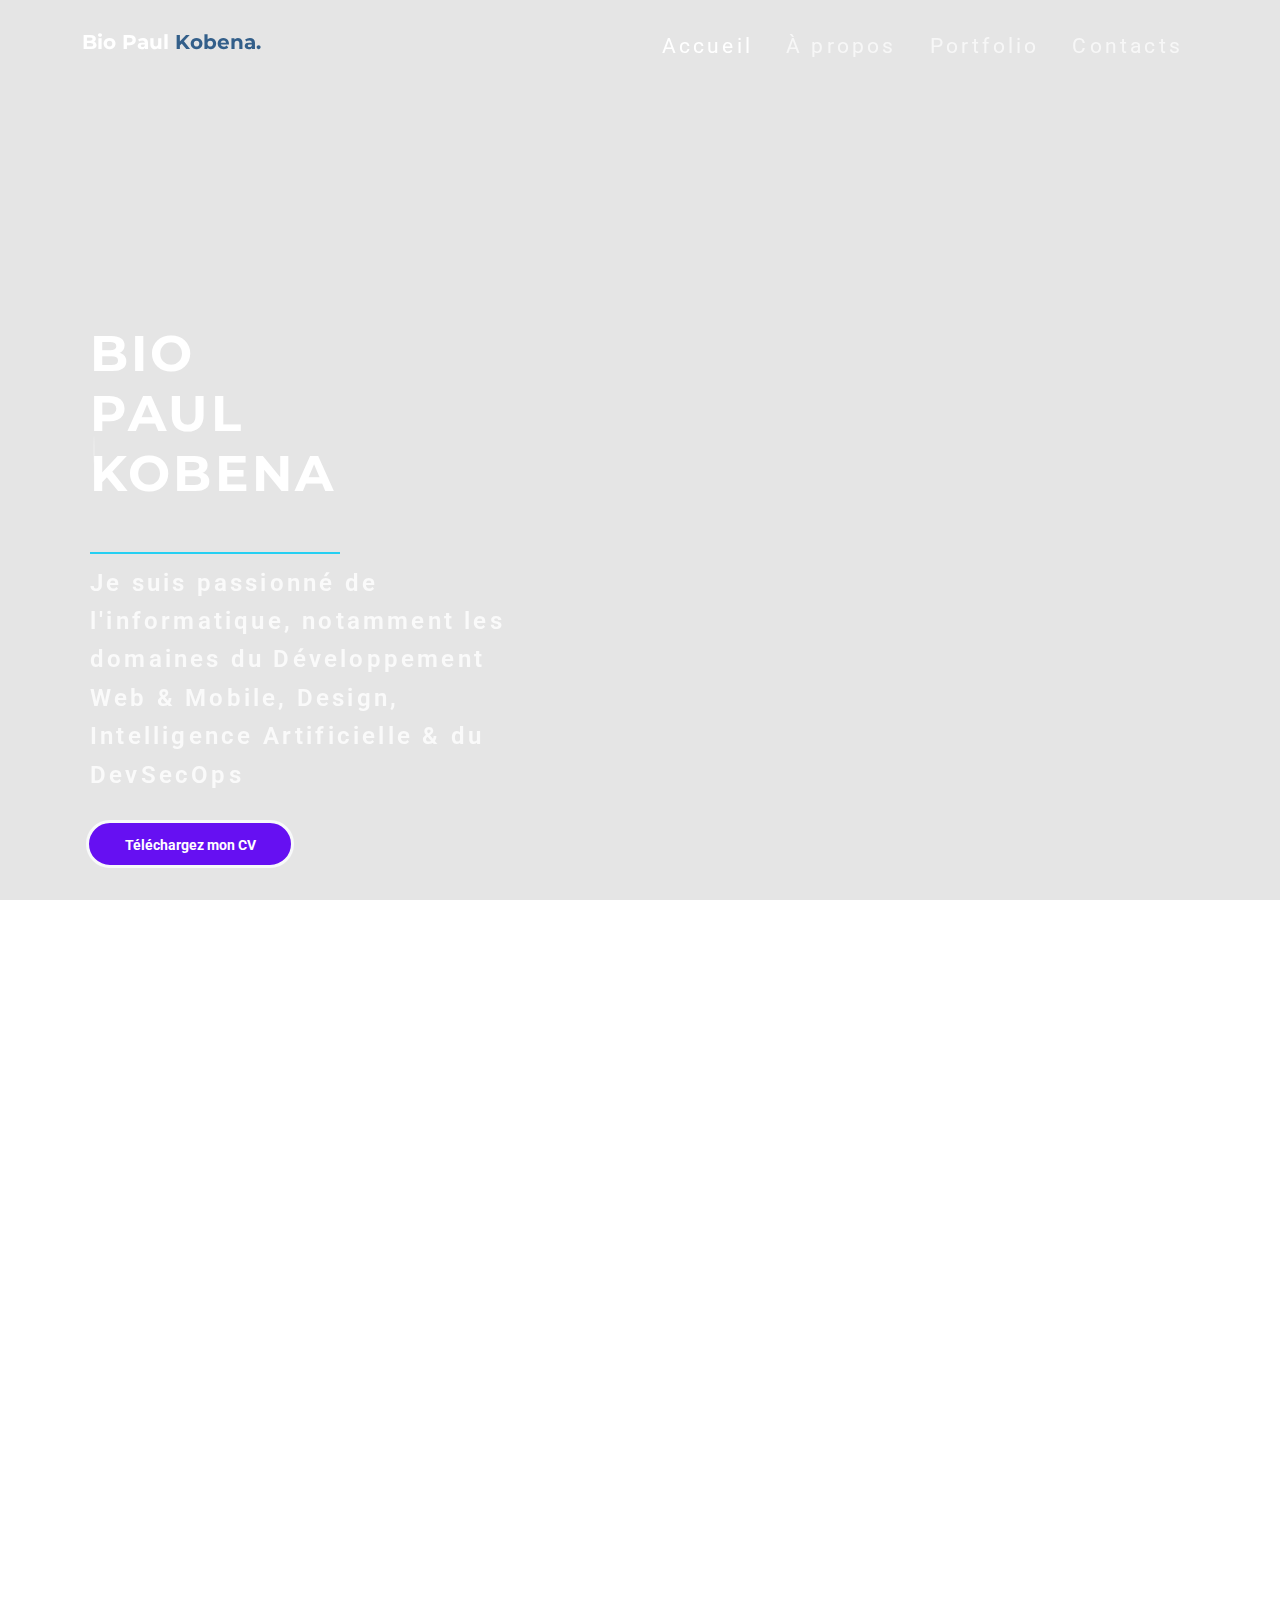
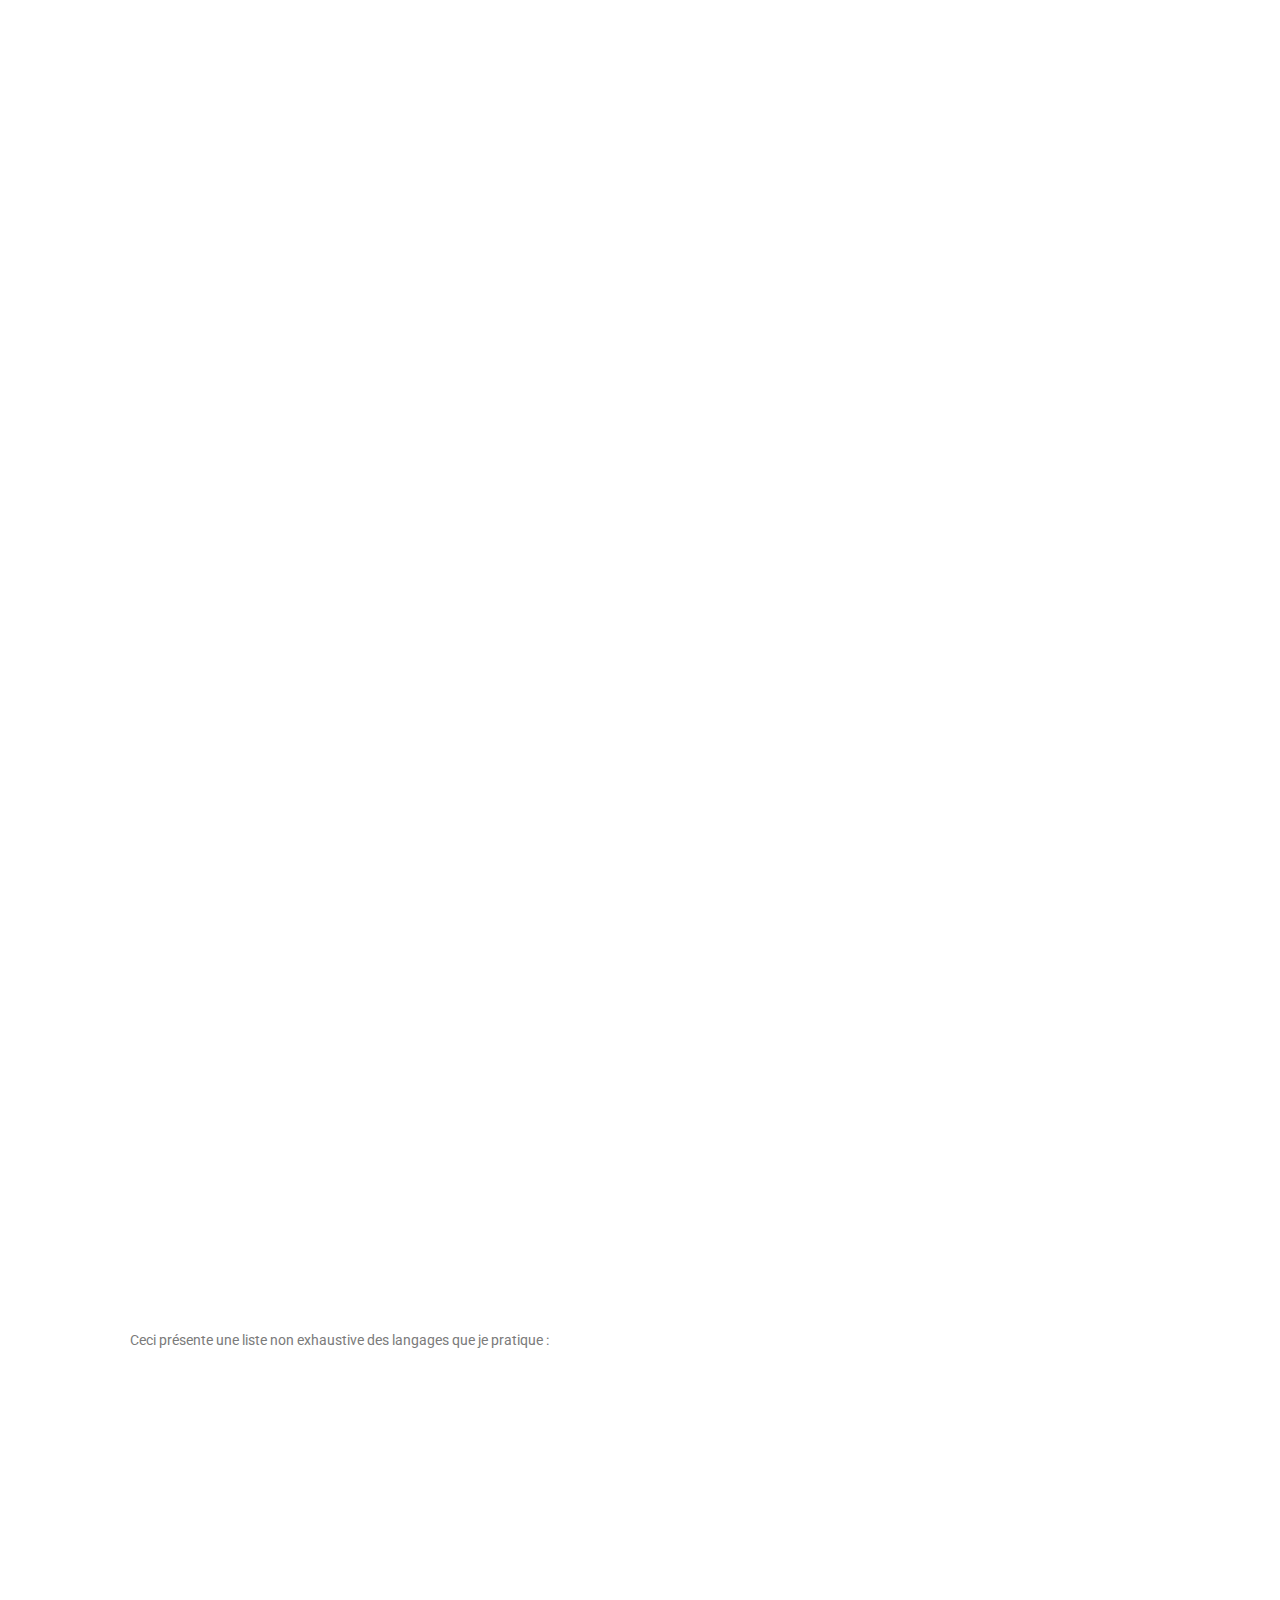
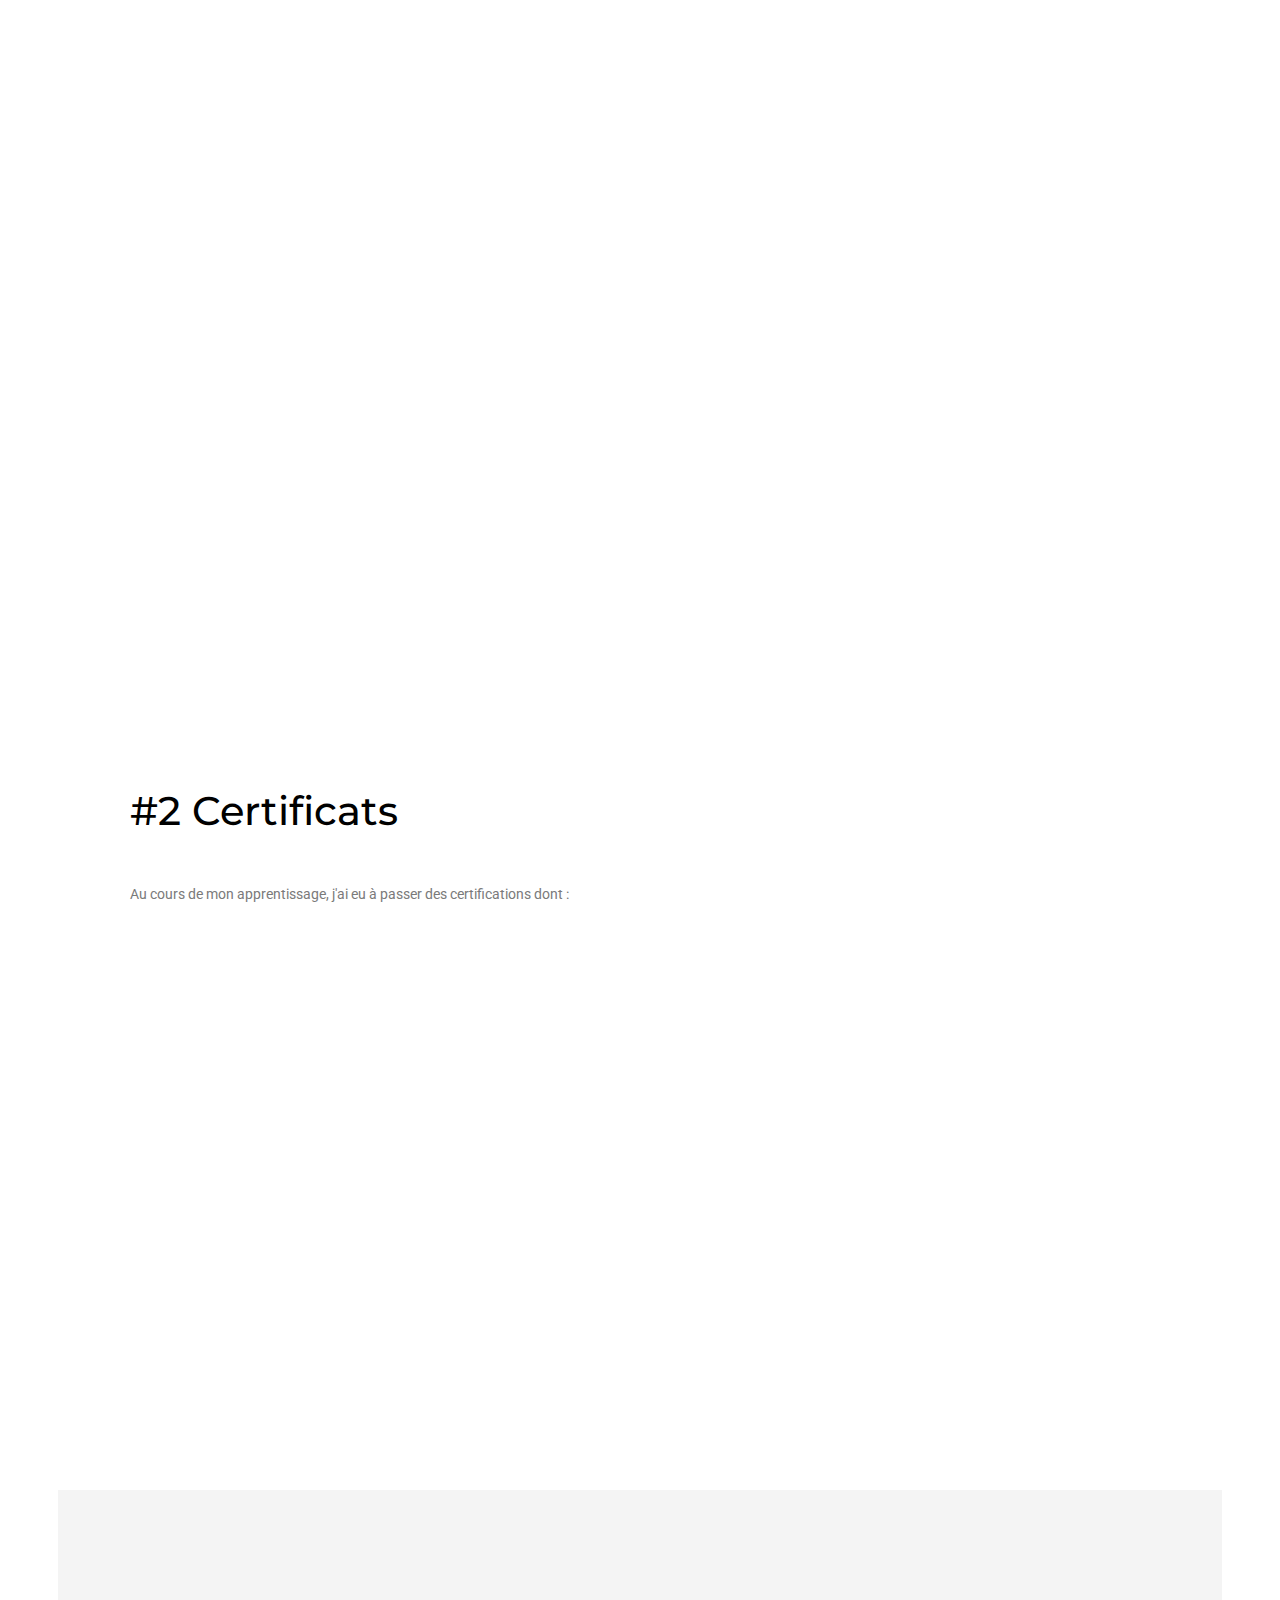
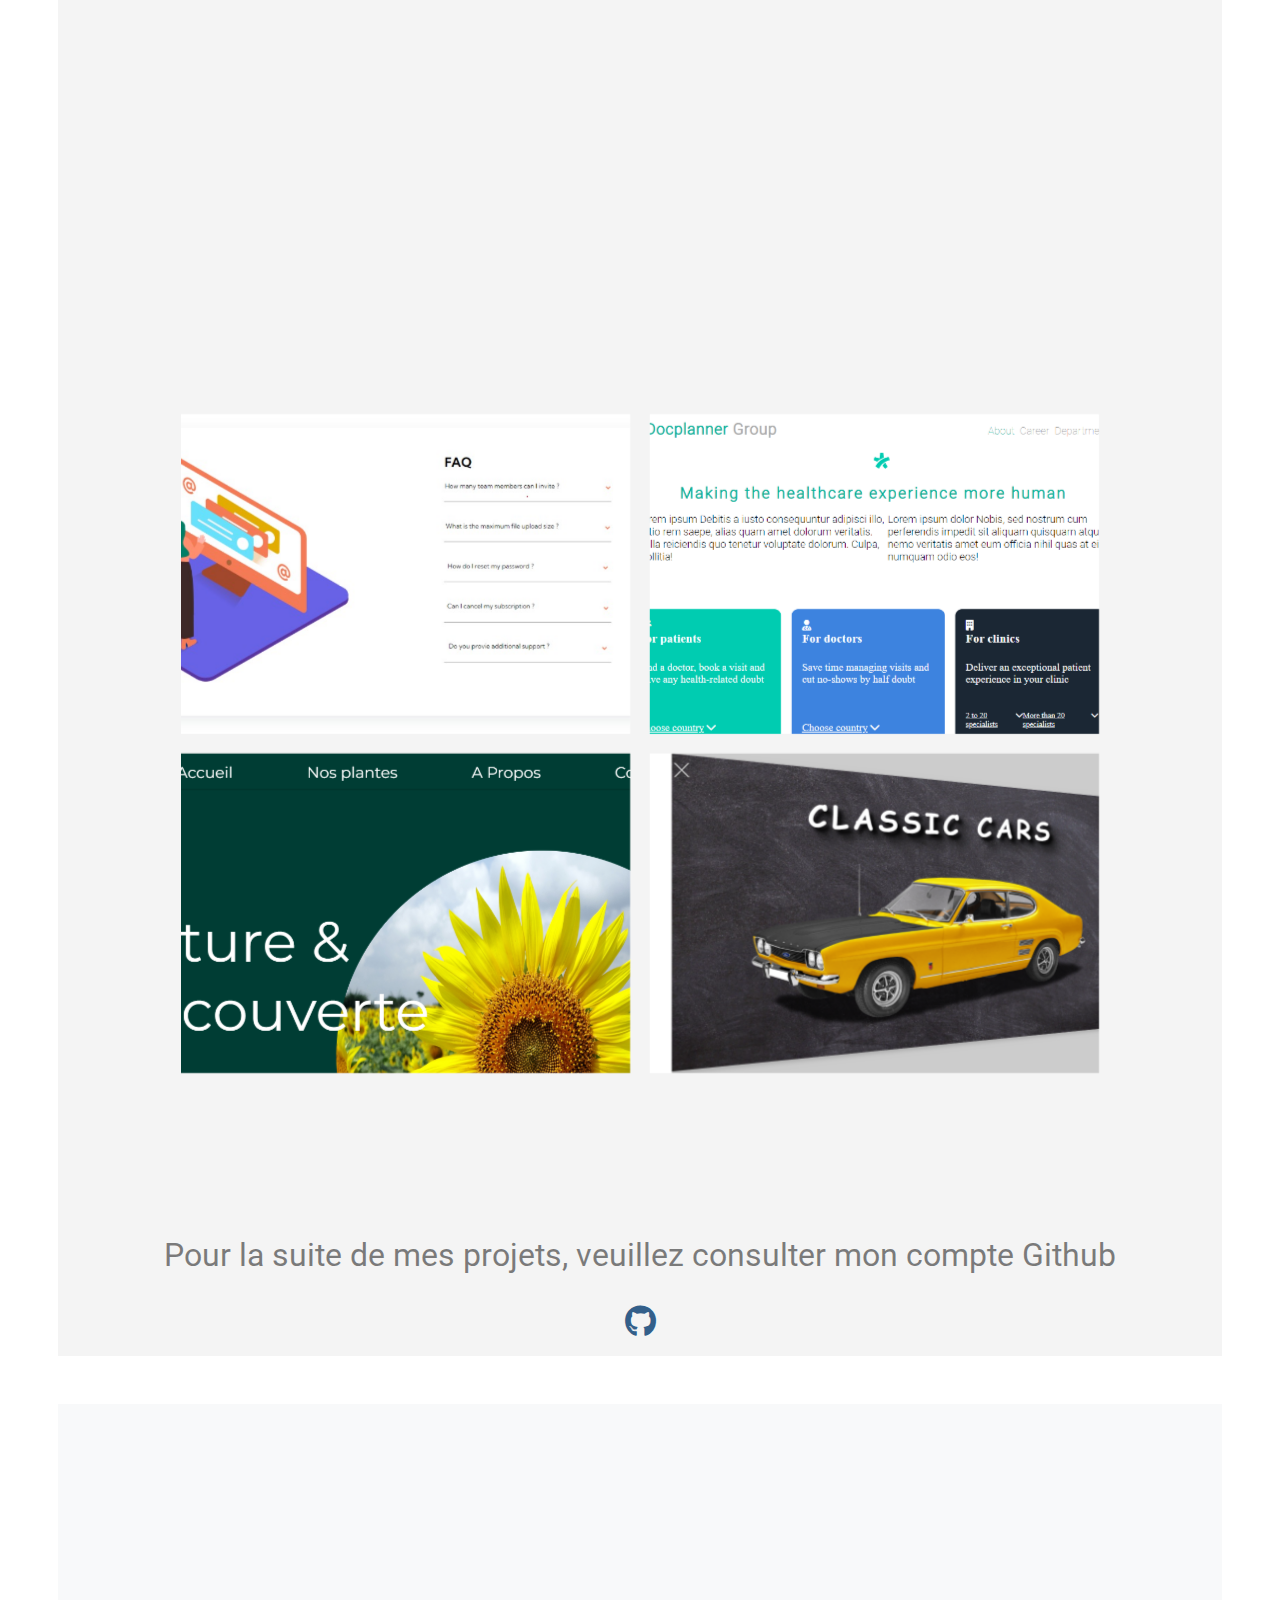
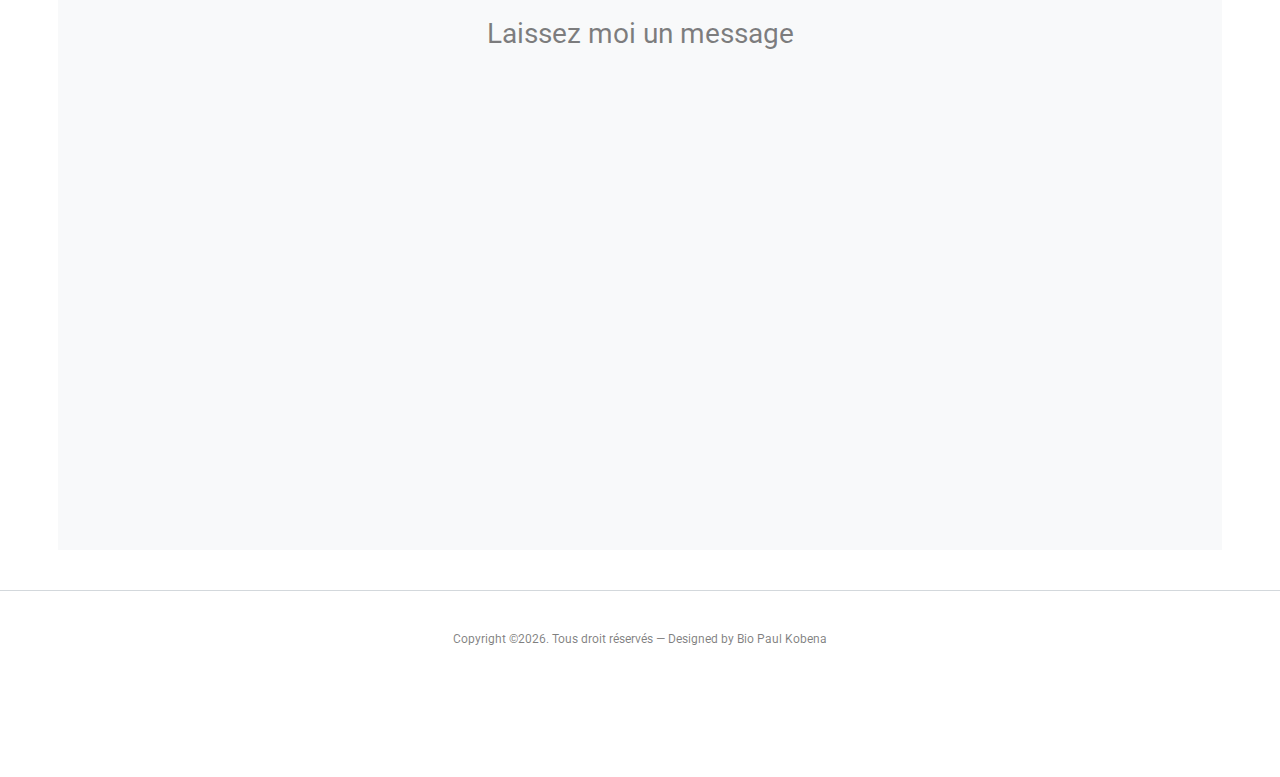
==== commit 31f4aa5b: "website" ====
--- a/index.html
+++ b/index.html
@@ -18,6 +18,7 @@
 		<link href="lib/owlcarousel/assets/owl.carousel.min.css" rel="stylesheet">
 		<link href="lib/lightbox/css/lightbox.min.css" rel="stylesheet">
 
+		<link rel="stylesheet" href="https://cdnjs.cloudflare.com/ajax/libs/font-awesome/6.5.1/css/all.min.css">
 		<meta name="description" content />
 		<meta name="keywords" content="bootstrap, bootstrap5" />
 
@@ -56,7 +57,8 @@
 					<ul
 						class="js-clone-nav d-none d-lg-inline-block text-start site-menu float-start">
 						<li class="item-list active"><a
-								style="font-size: 1.3rem; letter-spacing:0.2rem;" href="index.html">Accueil</a></li>
+								style="font-size: 1.3rem; letter-spacing:0.2rem;"
+								href="index.html">Accueil</a></li>
 						<li class="item-list"><a style="font-size: 1.3rem; letter-spacing:0.2rem;"
 								href="#about" id="#about">À propos</a></li>
 						<li class="item-list"><a style="font-size: 1.3rem; letter-spacing:0.2rem;"
@@ -94,14 +96,16 @@
 
 						<div
 							style="width: 13rem; height: 3rem; border:0.2rem solid #f8f9fa; border-radius:2rem; text-align: center; padding: 0.7rem; background: #6610f2; color:#f7F7F0; position: absolute; bottom:2rem; left: 1rem; cursor:pointer; font-weight: bold;"><a
-								class="text-white" href="CV_Bio.pdf" download>Téléchargez mon CV</a></div>
+								class="text-white" href="CV_Bio.pdf" download>Téléchargez mon
+								CV</a></div>
 					</div>
 				</div>
 			</div>
 		</div>
 
 		<div id="about" class="section sec-4 wow fadeIn" data-wow-delay="0.1s">
-			<h1 class="mb-5 text-center" style="color: #335F8A;" data-aos="fade-down"><span>À
+			<h1 class="mb-5 text-center" style="color: #335F8A;"
+				data-aos="fade-down"><span>À
 					propos</span></h1>
 			<div class="container">
 				<div class="row g-5">
@@ -112,7 +116,8 @@
 							</div>
 							<div class="text">
 								<h3 class="h6 fw-bold text-black">Parcours académique</h3>
-								<p class="text-black-50">Mon parcours académique se présente comme suit</p>
+								<p class="text-black-50">Mon parcours académique se présente comme
+									suit</p>
 							</div>
 						</div>
 					</div>
@@ -170,7 +175,8 @@
 								<i class="flaticon-plan"></i>
 							</div>
 							<div class="text">
-								<h3 class="h6 fw-bold text-black">Expérience scolaire et professionnelle</h3>
+								<h3 class="h6 fw-bold text-black">Expérience scolaire et
+									professionnelle</h3>
 								<p class="text-black-50">Mes expériences autant scolaire que
 									professionnelle se compose de :</p>
 							</div>
@@ -178,12 +184,14 @@
 					</div>
 
 					<div class="row g-4 d-flex justify-content-center align-items-center">
-						<div class="col-lg-4 col-md-6 wow fadeInUp" data-aos="flip-left" id="fond">
+						<div class="col-lg-4 col-md-6 wow fadeInUp" data-aos="flip-left"
+							id="fond">
 							<div class="service-item d-flex flex-column text-center rounded">
 								<div class="service-icon flex-shrink-0">
 									<i class="fa fa-laptop-code fa-2x"></i>
 								</div>
-								<h5 class="mb-3">Développeur informatique en Intelligence économique</h5>
+								<h5 class="mb-3">Développeur informatique en Intelligence
+									économique</h5>
 								<p class="m-0">J'ai occupé ce poste au sein de l'entreprise spécialisée
 									en Intelligence Écoonomique MENDIS.</p>
 								<div class="progress-experience"></div>
@@ -218,7 +226,8 @@
 								<div class="service-icon flex-shrink-0">
 									<i class="fab fa-facebook-f fa-2x"></i>
 								</div>
-								<h5 class="mb-3">Président du Club Communication Digitale de l'ESATIC</h5>
+								<h5 class="mb-3">Président du Club Communication Digitale de
+									l'ESATIC</h5>
 								<p class="m-0">J'ai eu à diriger le Club Communication Digitale, un club
 									où j'ai apporté mon savoir faire en terme de leadership et de
 									créativité.</p>
@@ -400,28 +409,7 @@
 										certifications dont :</p>
 									<div class="skill mb-4" data-aos="fade-down">
 										<div class="d-flex justify-content-between">
-											<p class="mb-2">React JS & Native</p>
-											<p class="mb-2">75%</p>
-										</div>
-										<div class="progress">
-											<div class="progress-bar bg-primary" role="progressbar"
-												aria-valuenow="85" aria-valuemin="0" aria-valuemax="100"></div>
-										</div>
-									</div>
-									<div class="skill mb-4" data-aos="fade-down">
-										<div class="d-flex justify-content-between">
-											<p class="mb-2">Tailwind CSS</p>
-											<p class="mb-2">50%</p>
-										</div>
-										<div class="progress">
-											<div class="progress-bar bg-primary" role="progressbar"
-												aria-valuenow="85" aria-valuemin="0" aria-valuemax="100"></div>
-										</div>
-									</div>
-									<div class="skill mb-4" data-aos="fade-down">
-										<div class="d-flex justify-content-between">
-											<p class="mb-2">Node JS</p>
-											<p class="mb-2">55%</p>
+											<p class="mb-2">React JS</p>
 										</div>
 										<div class="progress">
 											<div class="progress-bar bg-primary" role="progressbar"
@@ -431,86 +419,79 @@
 									<div class="skill mb-4" data-aos="fade-down">
 										<div class="d-flex justify-content-between">
 											<p class="mb-2">MongoDB</p>
-											<p class="mb-2">75%</p>
-										</div>
-										<div class="progress">
-											<div class="progress-bar bg-primary" role="progressbar"
-												aria-valuenow="85" aria-valuemin="0" aria-valuemax="100"></div>
-										</div>
-									</div>
-									<div class="skill mb-4" data-aos="fade-down">
-										<div class="d-flex justify-content-between">
-											<p class="mb-2">Material UI & MDB Kit</p>
-											<p class="mb-2">75%</p>
-										</div>
-										<div class="progress">
-											<div class="progress-bar bg-primary" role="progressbar"
-												aria-valuenow="85" aria-valuemin="0" aria-valuemax="100"></div>
-										</div>
-									</div>
-									<div class="skill mb-4" data-aos="fade-down">
-										<div class="d-flex justify-content-between">
-											<p class="mb-2">Adobe XD & Figma & Photoshop</p>
-											<p class="mb-2">80%</p>
-										</div>
-										<div class="progress">
-											<div class="progress-bar bg-primary" role="progressbar"
-												aria-valuenow="85" aria-valuemin="0" aria-valuemax="100"></div>
-										</div>
-									</div>
-									<div class="skill mb-4" data-aos="fade-down">
-										<div class="d-flex justify-content-between">
-											<p class="mb-2">Django Rest Framework</p>
-											<p class="mb-2">50%</p>
-										</div>
-										<div class="progress">
-											<div class="progress-bar bg-secondary" role="progressbar"
-												aria-valuenow="90" aria-valuemin="0" aria-valuemax="100"></div>
-										</div>
-									</div>
-									<div class="skill mb-4" data-aos="fade-down">
-										<div class="d-flex justify-content-between">
-											<p class="mb-2">HTML</p>
-											<p class="mb-2">85%</p>
-										</div>
-										<div class="progress">
-											<div class="progress-bar bg-success" role="progressbar"
-												aria-valuenow="95" aria-valuemin="0" aria-valuemax="100"></div>
-										</div>
-									</div>
-									<div class="skill mb-4" data-aos="fade-down">
-										<div class="d-flex justify-content-between">
-											<p class="mb-2">CSS</p>
-											<p class="mb-2">80%</p>
-										</div>
-										<div class="progress">
-											<div class="progress-bar bg-success" role="progressbar"
-												aria-valuenow="95" aria-valuemin="0" aria-valuemax="100"></div>
-										</div>
-									</div>
-									<div class="skill mb-4" data-aos="fade-down">
-										<div class="d-flex justify-content-between">
-											<p class="mb-2">Bootstrap</p>
-											<p class="mb-2">50%</p>
-										</div>
-										<div class="progress">
-											<div class="progress-bar bg-success" role="progressbar"
-												aria-valuenow="95" aria-valuemin="0" aria-valuemax="100"></div>
+										</div>
+										<div class="progress">
+											<div class="progress-bar bg-primary" role="progressbar"
+												aria-valuenow="85" aria-valuemin="0" aria-valuemax="100"></div>
+										</div>
+									</div>
+									<div class="skill mb-4" data-aos="fade-down">
+										<div class="d-flex justify-content-between">
+											<p class="mb-2">The Ultimate Web Scraping With Python Bootcamp 2023
+											</p>
+										</div>
+										<div class="progress">
+											<div class="progress-bar bg-primary" role="progressbar"
+												aria-valuenow="85" aria-valuemin="0" aria-valuemax="100"></div>
+										</div>
+									</div>
+									<div class="skill mb-4" data-aos="fade-down">
+										<div class="d-flex justify-content-between">
+											<p class="mb-2">
+												Introduction to Cybersecurity</p>
+										</div>
+										<div class="progress">
+											<div class="progress-bar bg-primary" role="progressbar"
+												aria-valuenow="85" aria-valuemin="0" aria-valuemax="100"></div>
+										</div>
+									</div>
+									<div class="skill mb-4" data-aos="fade-down">
+										<div class="d-flex justify-content-between">
+											<p class="mb-2">
+												Certificat CSS</p>
+										</div>
+										<div class="progress">
+											<div class="progress-bar bg-primary" role="progressbar"
+												aria-valuenow="85" aria-valuemin="0" aria-valuemax="100"></div>
+										</div>
+									</div>
+									<div class="skill mb-4" data-aos="fade-down">
+										<div class="d-flex justify-content-between">
+											<p class="mb-2">
+												ICDL Application Essentials</p>
+										</div>
+										<div class="progress">
+											<div class="progress-bar bg-primary" role="progressbar"
+												aria-valuenow="85" aria-valuemin="0" aria-valuemax="100"></div>
+										</div>
+									</div>
+									<div class="skill mb-4" data-aos="fade-down">
+										<div class="d-flex justify-content-between">
+											<p class="mb-2">
+												ICDL Computer & Online Essentials 1.0</p>
+										</div>
+										<div class="progress">
+											<div class="progress-bar bg-primary" role="progressbar"
+												aria-valuenow="85" aria-valuemin="0" aria-valuemax="100"></div>
 										</div>
 									</div>
 								</div>
 								<div class="col-lg-6" data-aos="fade-down">
-									<img class="img-fluid" data-wow-delay="0.5s"
-										src="./image-removebg-preview.png">
-								</div>
-							</div>
-						</div>
-					</div>
-
-					<section class="portfolio_bio" id="portfolio">
+									<a target="_blank"
+										title="Veuillez consulter le reste des certifications et leurs identifiants"
+										href="https://www.linkedin.com/in/bio-paul-kobena-620032202/">
+										<img width="75%" class="img-fluid" data-wow-delay="0.5s"
+											src="./images/certificat.png"></a>
+								</div>
+							</div>
+						</div>
+					</div>
+
+					<section class="portfolio_bio p-2" id="portfolio">
 						<section class="portfolio">
-							<h1 class="mb-5 text-center" style="color: #335F8A;" data-aos="fade-down"><span>Mon
-									portfolio</span></h1>
+							<h1 class="mb-1 text-center" style="color: #335F8A;"
+								data-aos="fade-down">
+								<span>Mon portfolio</span></h1>
 							<div class="box-container">
 
 								<div class="box" data-aos="fade-down-right">
@@ -519,12 +500,14 @@
 										<h3>projet 01</h3>
 										<p>Ce projet consiste en la réalisation d'une maquette application
 											mobile pour Salon de coiffure.</p>
-										<a href="./Images/Vue spéciale.svg" target="_blank">voir plus</a>
+										<a href="./Images/maquette.svg" target="_blank">voir plus</a>
 									</div>
 								</div>
 
 								<div class="box" data-aos="fade-down-right">
-									<img src="./Images/First.svg" alt>
+									<img
+										src="[data-uri]"
+										alt>
 									<div class="content">
 										<h3>projet 02</h3>
 										<p>
@@ -585,16 +568,19 @@
 
 							</div>
 
-							<div class="arrow">
-								<a href="#about" class="btn"> <i class="fas fa-arrow-up"></i> </a>
-							</div>
-
+							<div style="text-align: center; font-size: 2rem;">
+								<p style=" color:rgba(0, 0, 0, 0.5);">Pour la suite de mes projets, veuillez consulter mon compte Github</p>
+								<a target="_blank" href="https://github.com/BioKobena/"><i class="fab fa-github"></i></a>
+								
+							</div>
 						</section>
 
 					</section>
 
 					<div class="section sec-contact">
-						<h1 class="mb-5 text-center" style="color: #335F8A;" data-aos="fade-down"><span>Contacts</span></h1>
+						<h1 class="mb-5 text-center" style="color: #335F8A;"
+							data-aos="fade-down"><span>Contacts</span></h1>
+							<p class="text-center fs-3 text-black-50">Laissez moi un message</p>
 						<div class="container">
 							<form class="row">
 
@@ -614,7 +600,8 @@
 								<div class="col-md-12 col-lg-12" data-aos="fade-down">
 									<div class="mb-3">
 										<label for="message" class="ps-3 mb-2">Message</label>
-										<textarea class="form-control" name id="message" cols="30" rows="7"></textarea>
+										<textarea class="form-control" name id="message" cols="30"
+											rows="7"></textarea>
 									</div>
 								</div>
 
@@ -626,32 +613,16 @@
 						</div>
 					</div>
 				</div>
+
+					
 			</div>
-			<!-- <div class="site-footer bg-light">
-			
-				<div class="widget">
-					<h3 class="line-top">Réjoignez moi sur :</h3>
-					<ul class="social list-unstyled mb-5">
-						<li><a href="https://github.com/BioKobena/"><span class="icon-instagram"></span></a></li>
-						<li><a href="#"><span class="icon-github"></span></a></li>
-						<li><a href="https://www.linkedin.com/in/bio-paul-kobena-620032202/?originalSubdomain=ci"><span class="icon-linkedin"></span></a></li>
-					</ul>
-				</div>
-		
-
-			<div class="row justify-content-center text-center copyright">
-				<div class="col-md-8">
-					<p class="small text-black-50">Copyright &copy;<script>document.write(new Date().getFullYear());</script>. Tous droits reservés. &mdash; Designed by <a href="https://untree.co">Bio Paul Kobena</a>
-					</p>
-				</div>
-			</div>
-		</div>
-	</div> -->
-
-			<!-- Cursor  -->
-
-			<!-- Cursor  -->
-			<!-- Preloader -->
+			<div class="site-footer bg-white text-center">
+					<div class="text-center copyright">
+							<p class="small text-black-50">Copyright &copy;<script>document.write(new Date().getFullYear());</script>. Tous droit réservés &mdash; Designed by Bio Paul Kobena
+							</p>
+					</div>
+			</div>		
+
 			<div id="overlayer"></div>
 			<div class="loader">
 				<div class="spinner-border" role="status">
--- a/css/style.css
+++ b/css/style.css
@@ -251,7 +251,7 @@
 }
 
 a:hover {
-  color: #ca4303;
+  color: #335F8A;
 }
 
 a:not([href]):not([class]),
@@ -2564,10 +2564,10 @@
 .form-control:focus {
   color: #212529;
   background-color: #fff;
-  border-color: #feaa82;
+  /* border-color: #335F8A; */
   outline: 0;
-  -webkit-box-shadow: 0 0 0 0.25rem rgba(252, 84, 4, 0.25);
-  box-shadow: 0 0 0 0.25rem rgba(252, 84, 4, 0.25);
+  /* -webkit-box-shadow: 0 0 0 0.25rem rgba(252, 84, 4, 0.25); */
+  /* box-shadow: 0 0 0 0.25rem rgba(252, 84, 4, 0.25); */
 }
 
 .form-control::-webkit-date-and-time-value {
@@ -2778,7 +2778,7 @@
 }
 
 .form-select:focus {
-  border-color: #feaa82;
+  border-color: #335F8A;
   outline: 0;
   -webkit-box-shadow: 0 0 0 0.25rem rgba(252, 84, 4, 0.25);
   box-shadow: 0 0 0 0.25rem rgba(252, 84, 4, 0.25);
@@ -2870,7 +2870,7 @@
 }
 
 .form-check-input:focus {
-  border-color: #feaa82;
+  border-color: #335F8A;
   outline: 0;
   -webkit-box-shadow: 0 0 0 0.25rem rgba(252, 84, 4, 0.25);
   box-shadow: 0 0 0 0.25rem rgba(252, 84, 4, 0.25);
@@ -5553,7 +5553,7 @@
 
 .accordion-button:focus {
   z-index: 3;
-  border-color: #feaa82;
+  border-color: #335F8A;
   outline: 0;
   -webkit-box-shadow: 0 0 0 0.25rem rgba(252, 84, 4, 0.25);
   box-shadow: 0 0 0 0.25rem rgba(252, 84, 4, 0.25);
@@ -14504,8 +14504,6 @@
 }
 
 .site-footer {
-  padding-top: 70px;
-  padding-bottom: 30px;
   font-size: 14px;
 }
 
@@ -14792,5 +14790,5 @@
 /* Cursor */
 
 @media (max-width: 1200px) {
-  
+
 }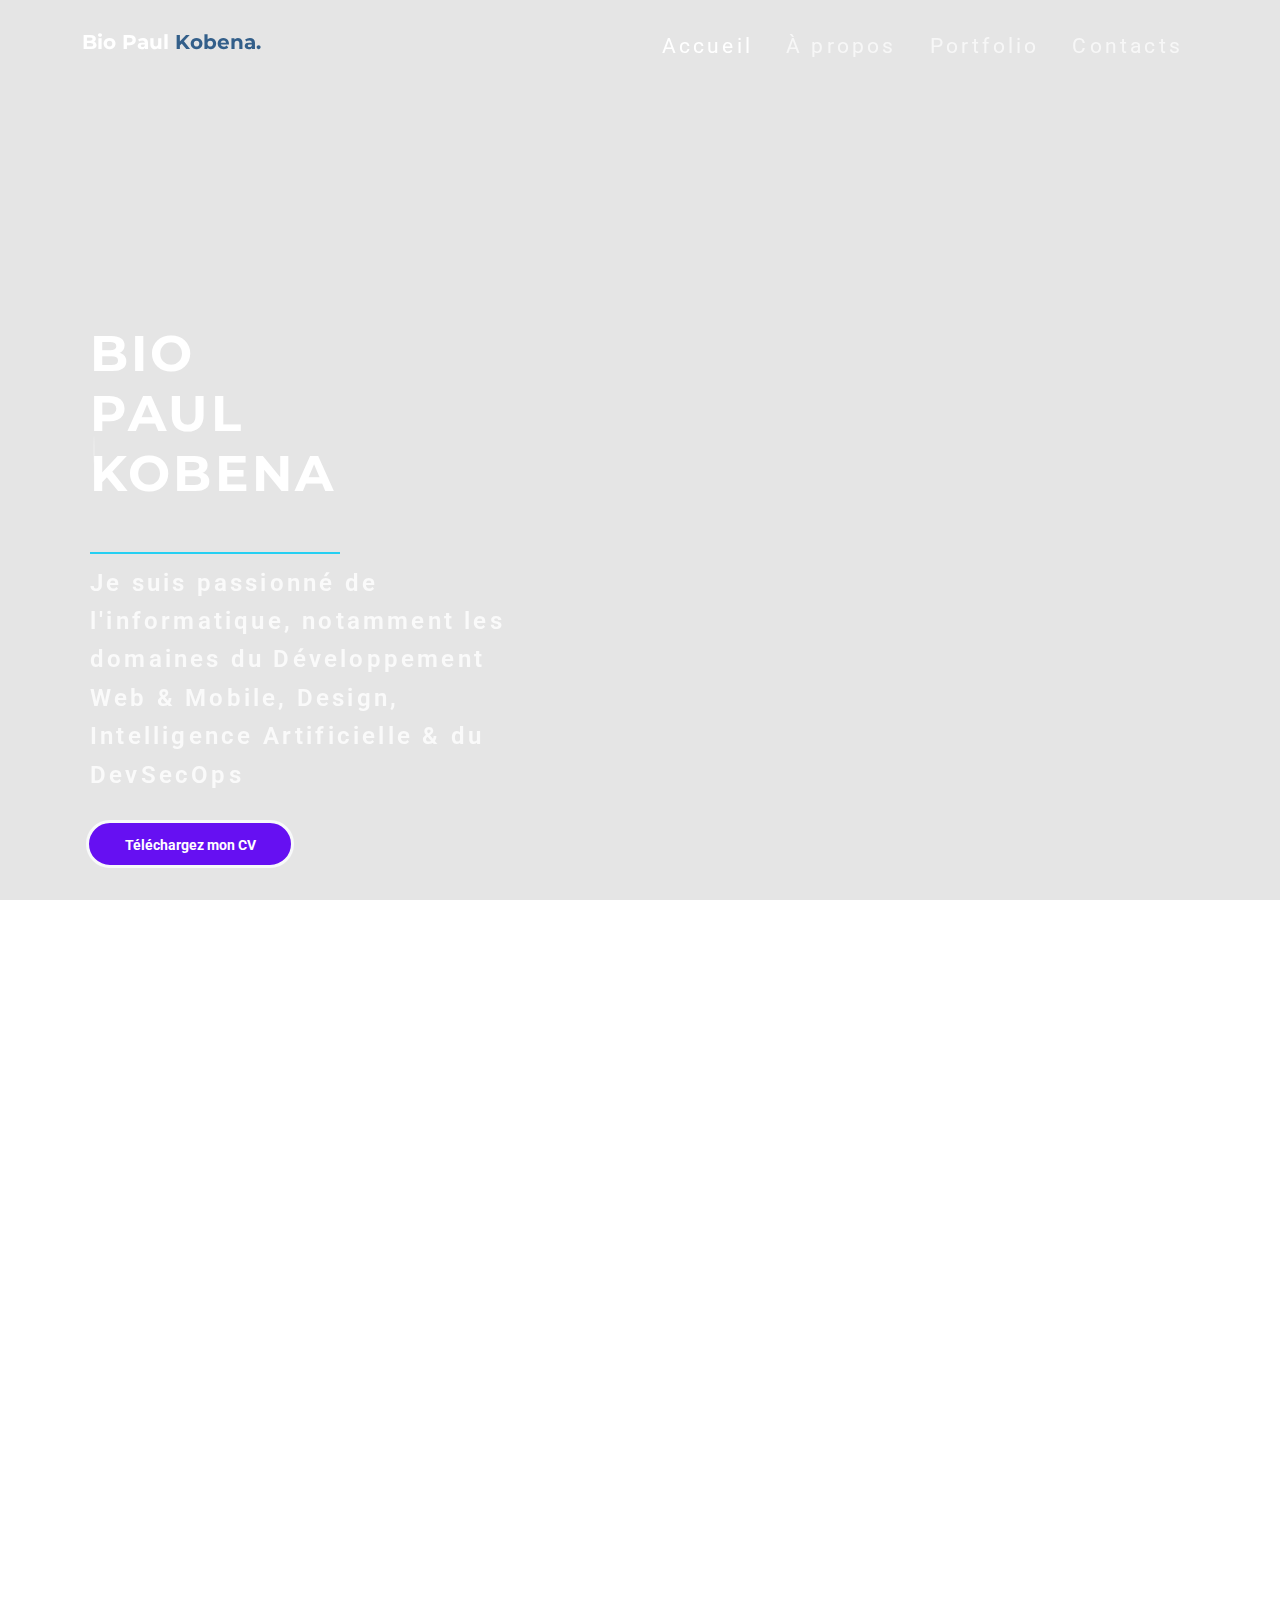
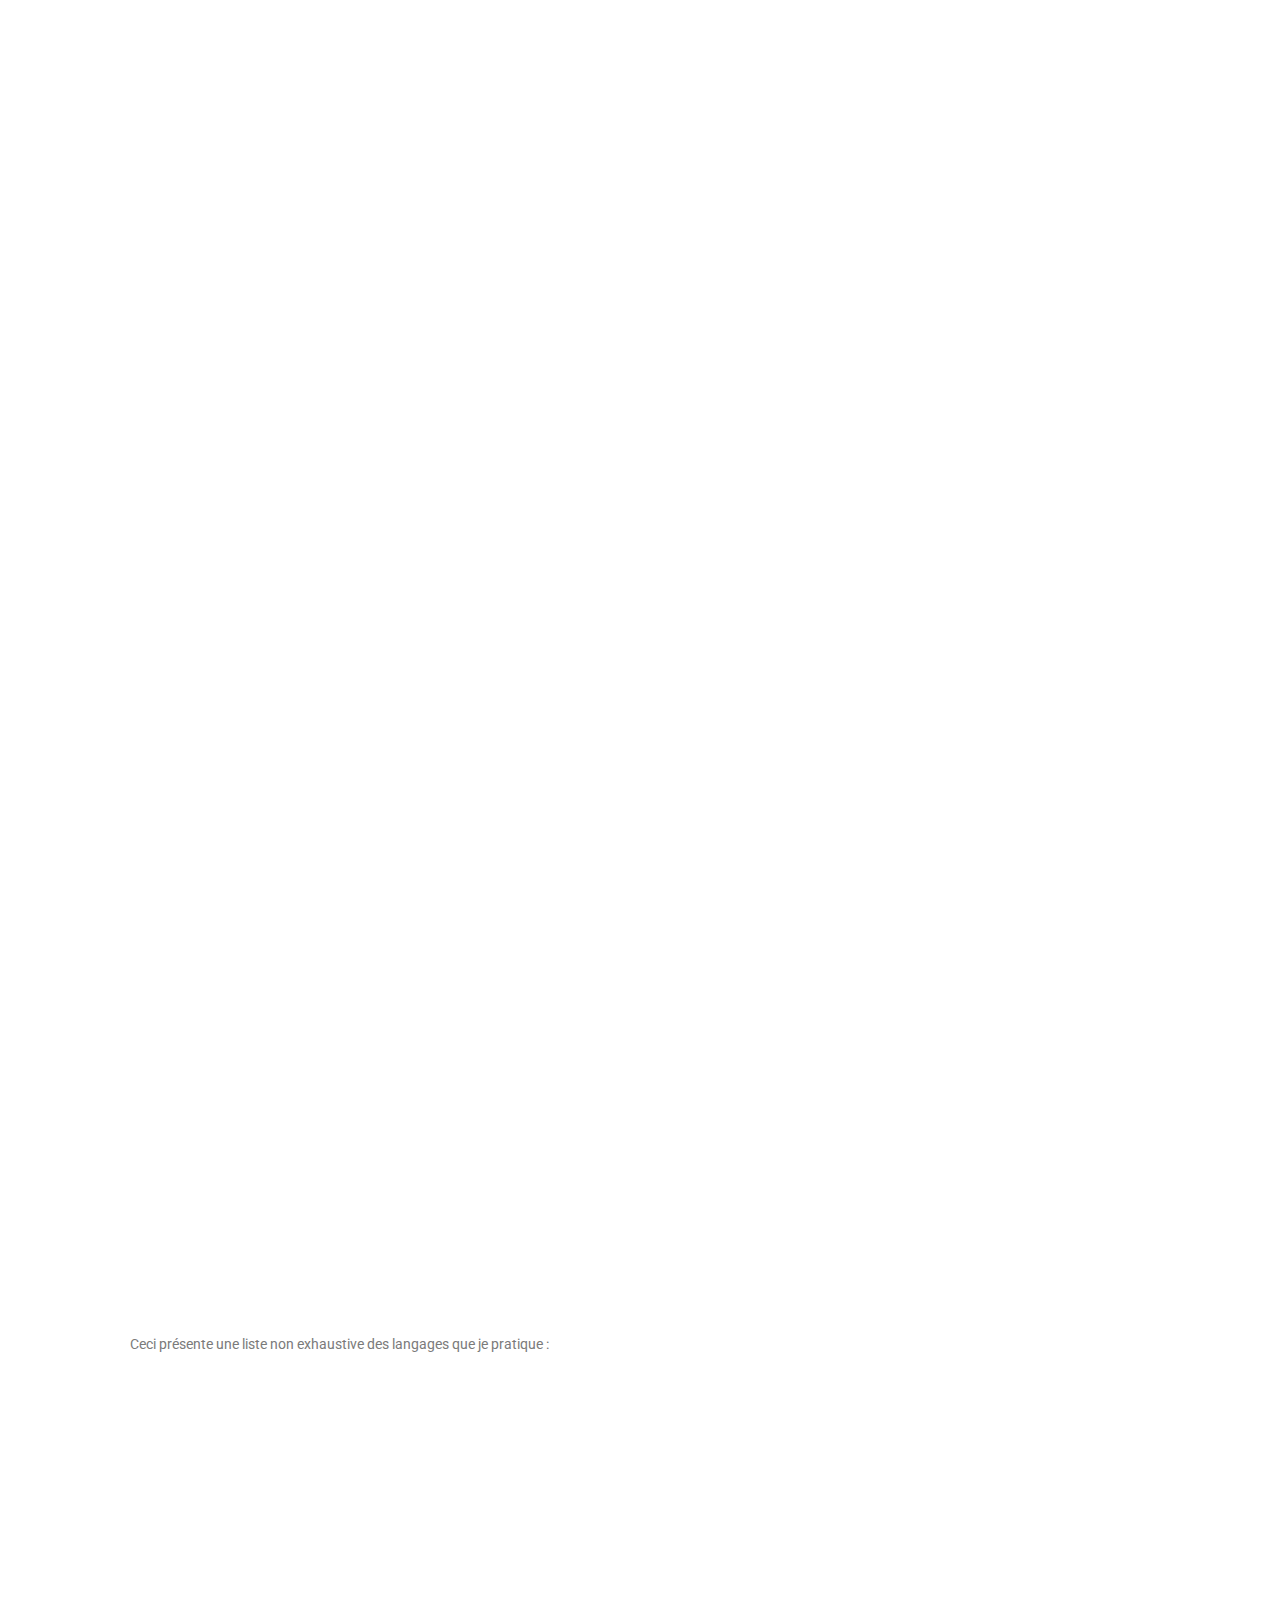
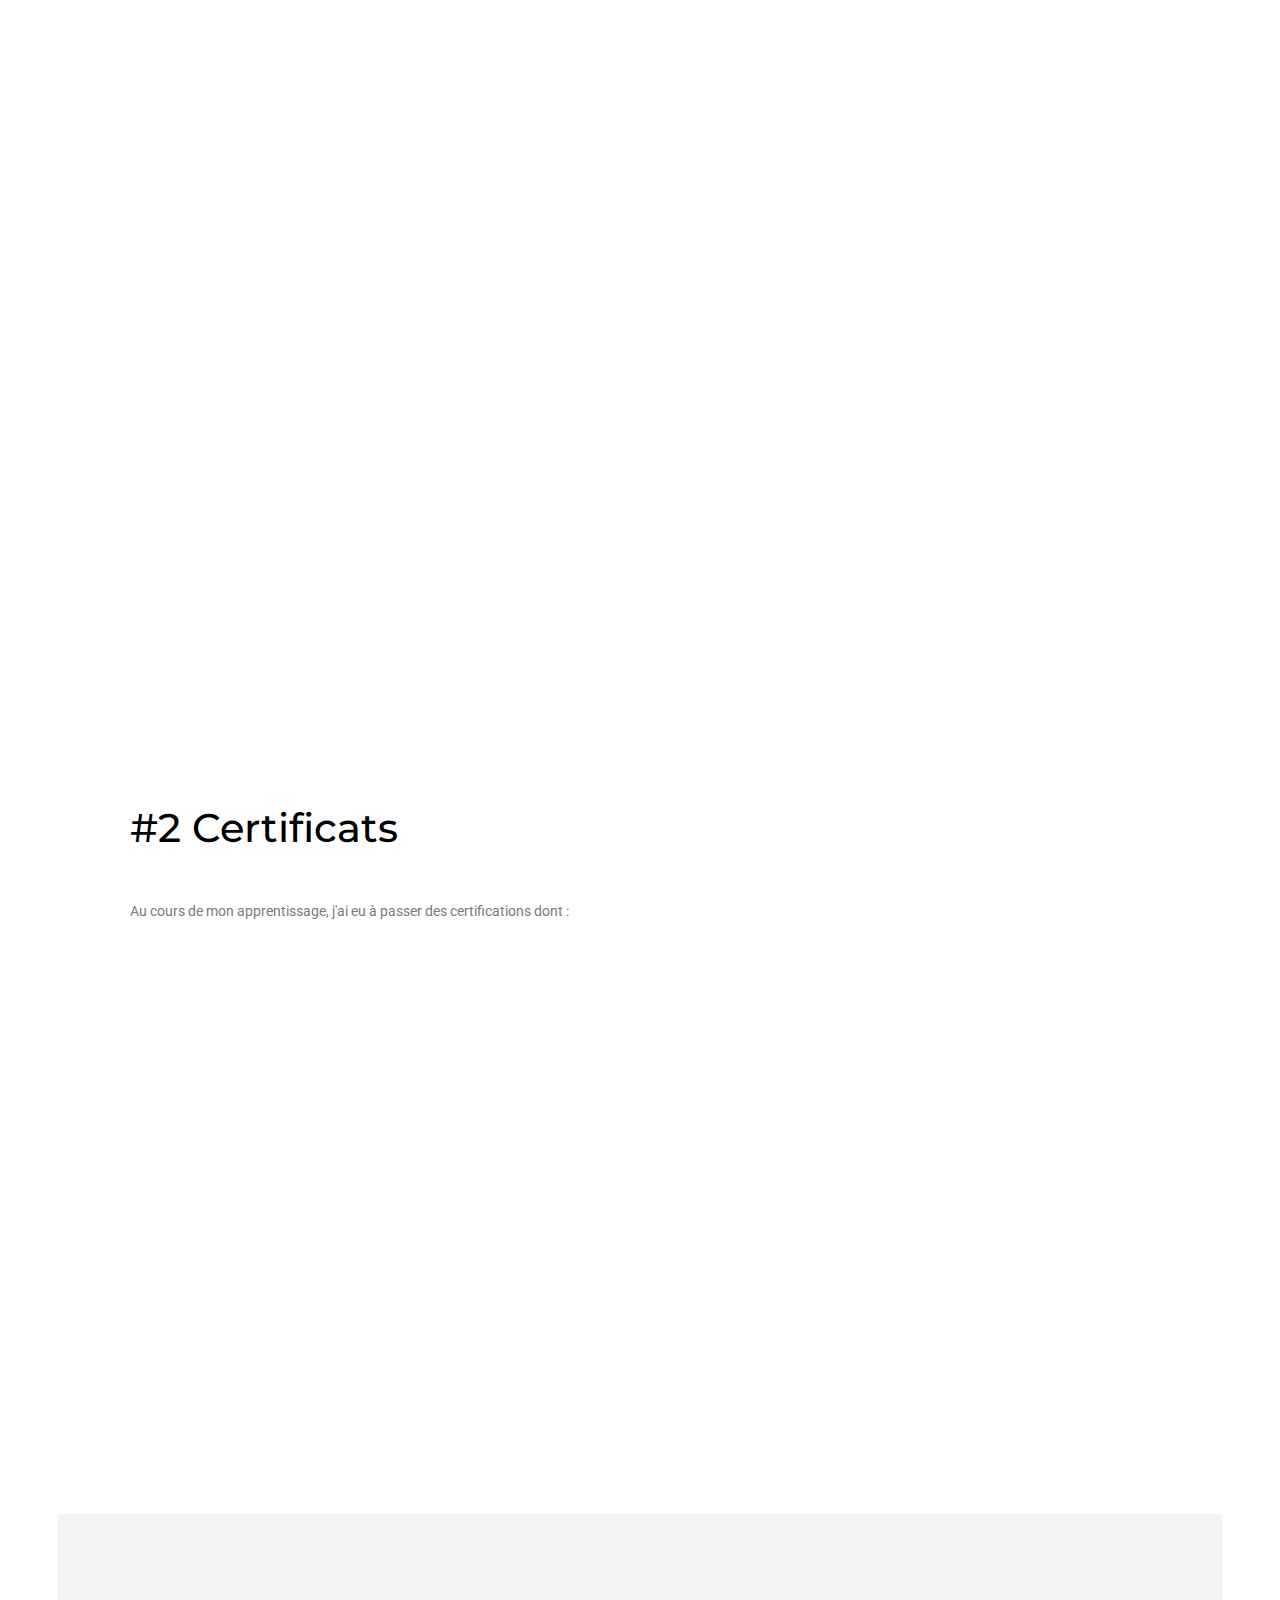
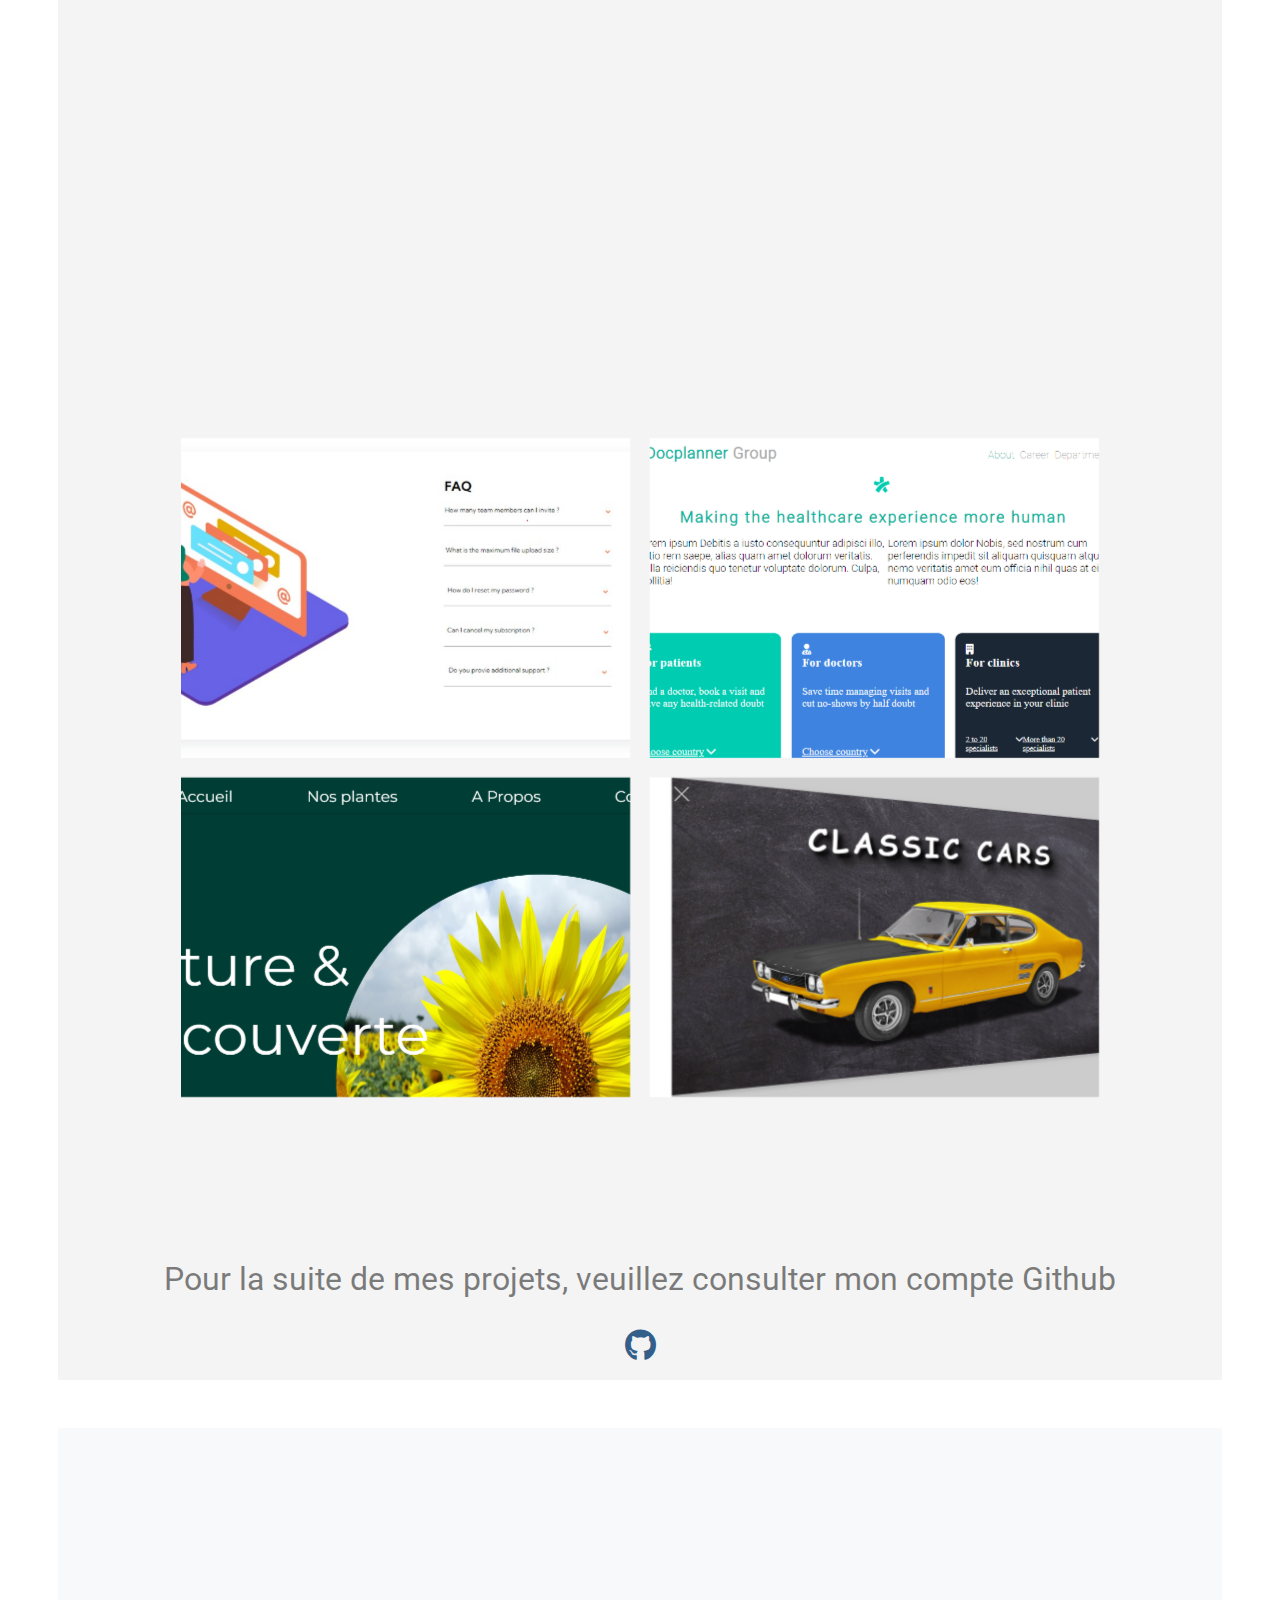
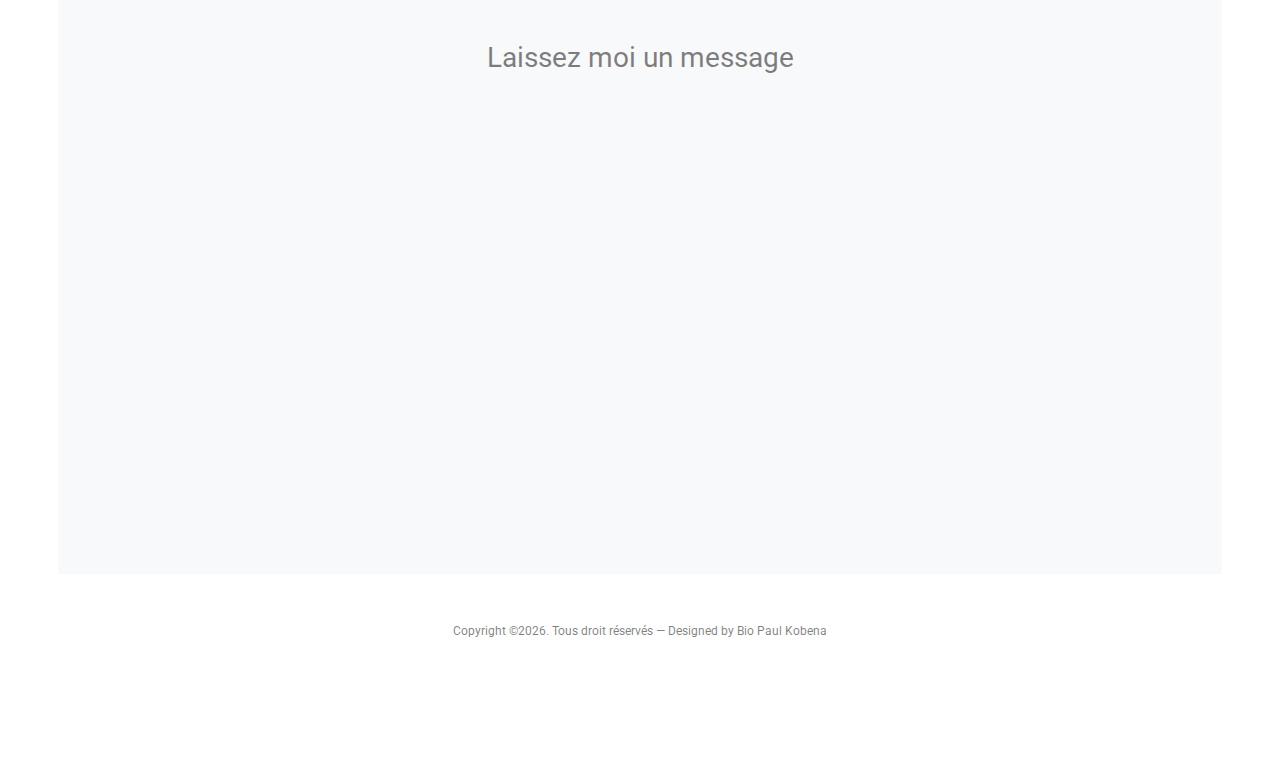
==== commit da65cc52: "back" ====
--- a/index.html
+++ b/index.html
@@ -18,7 +18,8 @@
 		<link href="lib/owlcarousel/assets/owl.carousel.min.css" rel="stylesheet">
 		<link href="lib/lightbox/css/lightbox.min.css" rel="stylesheet">
 
-		<link rel="stylesheet" href="https://cdnjs.cloudflare.com/ajax/libs/font-awesome/6.5.1/css/all.min.css">
+		<link rel="stylesheet"
+			href="https://cdnjs.cloudflare.com/ajax/libs/font-awesome/6.5.1/css/all.min.css">
 		<meta name="description" content />
 		<meta name="keywords" content="bootstrap, bootstrap5" />
 
@@ -62,9 +63,9 @@
 						<li class="item-list"><a style="font-size: 1.3rem; letter-spacing:0.2rem;"
 								href="#about" id="#about">À propos</a></li>
 						<li class="item-list"><a style="font-size: 1.3rem; letter-spacing:0.2rem;"
-								href="services.html">Portfolio</a></li>
+								href="#portfolio">Portfolio</a></li>
 						<li class="item-list"><a style="font-size: 1.3rem; letter-spacing:0.2rem;"
-								href="contact.html">Contacts</a></li>
+								href="#contact">Contacts</a></li>
 					</ul>
 
 					<a href="#"
@@ -182,7 +183,6 @@
 							</div>
 						</div>
 					</div>
-
 					<div class="row g-4 d-flex justify-content-center align-items-center">
 						<div class="col-lg-4 col-md-6 wow fadeInUp" data-aos="flip-left"
 							id="fond">
@@ -569,18 +569,20 @@
 							</div>
 
 							<div style="text-align: center; font-size: 2rem;">
-								<p style=" color:rgba(0, 0, 0, 0.5);">Pour la suite de mes projets, veuillez consulter mon compte Github</p>
-								<a target="_blank" href="https://github.com/BioKobena/"><i class="fab fa-github"></i></a>
-								
+								<p style=" color:rgba(0, 0, 0, 0.5);">Pour la suite de mes projets,
+									veuillez consulter mon compte Github</p>
+								<a target="_blank" href="https://github.com/BioKobena/"><i
+										class="fab fa-github"></i></a>
+
 							</div>
 						</section>
 
 					</section>
 
-					<div class="section sec-contact">
+					<div id="contact" class="section sec-contact">
 						<h1 class="mb-5 text-center" style="color: #335F8A;"
 							data-aos="fade-down"><span>Contacts</span></h1>
-							<p class="text-center fs-3 text-black-50">Laissez moi un message</p>
+						<p class="text-center fs-3 text-black-50">Laissez moi un message</p>
 						<div class="container">
 							<form class="row">
 
@@ -614,41 +616,41 @@
 					</div>
 				</div>
 
-					
 			</div>
-			<div class="site-footer bg-white text-center">
-					<div class="text-center copyright">
-							<p class="small text-black-50">Copyright &copy;<script>document.write(new Date().getFullYear());</script>. Tous droit réservés &mdash; Designed by Bio Paul Kobena
-							</p>
-					</div>
-			</div>		
-
-			<div id="overlayer"></div>
-			<div class="loader">
-				<div class="spinner-border" role="status">
-					<span class="visually-hidden">Loading...</span>
-				</div>
+			<div class="site-footer bg-white text-center pt-5">
+				<p class="small text-black-50">Copyright
+					&copy;<script>document.write(new Date().getFullYear());</script>. Tous
+					droit réservés &mdash; Designed by Bio Paul Kobena
+				</p>
 			</div>
-
-			<script src="lib/wow/wow.min.js"></script>
-			<script src="lib/easing/easing.min.js"></script>
-			<script src="lib/waypoints/waypoints.min.js"></script>
-			<script src="lib/counterup/counterup.min.js"></script>
-			<script src="lib/owlcarousel/owl.carousel.min.js"></script>
-			<script src="lib/isotope/isotope.pkgd.min.js"></script>
-			<script src="lib/lightbox/js/lightbox.min.js"></script>
-			<script src="js/bootstrap.bundle.min.js"></script>
-			<script src="js/tiny-slider.js"></script>
-			<script src="js/aos.js"></script>
-			<script src="js/glightbox.min.js"></script>
-			<script src="js/navbar.js"></script>
-			<script src="js/counter.js"></script>
-			<script src="https://unpkg.com/aos@2.3.1/dist/aos.js"></script>
-			<script src="js/custom.js"></script>
-			<script src="./main.js"></script>
-			<script src="https://unpkg.com/aos@2.3.1/dist/aos.js"></script>
-			<script>
+		</div>
+
+		<div id="overlayer"></div>
+		<div class="loader">
+			<div class="spinner-border" role="status">
+				<span class="visually-hidden">Loading...</span>
+			</div>
+		</div>
+
+		<script src="lib/wow/wow.min.js"></script>
+		<script src="lib/easing/easing.min.js"></script>
+		<script src="lib/waypoints/waypoints.min.js"></script>
+		<script src="lib/counterup/counterup.min.js"></script>
+		<script src="lib/owlcarousel/owl.carousel.min.js"></script>
+		<script src="lib/isotope/isotope.pkgd.min.js"></script>
+		<script src="lib/lightbox/js/lightbox.min.js"></script>
+		<script src="js/bootstrap.bundle.min.js"></script>
+		<script src="js/tiny-slider.js"></script>
+		<script src="js/aos.js"></script>
+		<script src="js/glightbox.min.js"></script>
+		<script src="js/navbar.js"></script>
+		<script src="js/counter.js"></script>
+		<script src="https://unpkg.com/aos@2.3.1/dist/aos.js"></script>
+		<script src="js/custom.js"></script>
+		<script src="./main.js"></script>
+		<script src="https://unpkg.com/aos@2.3.1/dist/aos.js"></script>
+		<script>
 			AOS.init();
 		  </script>
-		</body>
-	</html>
+	</body>
+</html>
--- a/css/style.css
+++ b/css/style.css
@@ -7312,14 +7312,6 @@
   background-size: 100% 100%;
 }
 
-/* rtl:options: {
-  "autoRename": true,
-  "stringMap":[ {
-    "name"    : "prev-next",
-    "search"  : "prev",
-    "replace" : "next"
-  } ]
-} */
 .carousel-control-prev-icon {
   background-image: url("data:image/svg+xml,%3csvg xmlns='http://www.w3.org/2000/svg' viewBox='0 0 16 16' fill='%23fff'%3e%3cpath d='M11.354 1.646a.5.5 0 0 1 0 .708L5.707 8l5.647 5.646a.5.5 0 0 1-.708.708l-6-6a.5.5 0 0 1 0-.708l6-6a.5.5 0 0 1 .708 0z'/%3e%3c/svg%3e");
 }
@@ -14591,7 +14583,7 @@
 }
 
 .progress {
-  height: 5px;
+  height: 6px;
   background: #335F8A;
 }
 
@@ -14628,7 +14620,6 @@
   align-items: center;
   justify-content: center;
   color: #F7F7F0;
-  background: url(../img/blob-primary.png) center center no-repeat;
   background-size: contain;
   transition: .5s;
 }
@@ -14637,24 +14628,6 @@
   /* color: rgba(0, 0, 0, 0.6); */
   background: url(../images/portfolio-bio.png) center center no-repeat;
   background-size: cover;
-}
-
-.service-item:hover .service-icon:nth-child(1) {
-  color: rgba(0, 0, 0, 0.6);
-  background: url("[data-uri]") center center no-repeat;
-  background-size: contain;
-}
-
-.service-item:hover .service-icon:nth-child(2) {
-  color: rgba(0, 0, 0, 0.6);
-  background: url("[data-uri]") center center no-repeat;
-  background-size: contain;
-}
-
-.service-item:hover .service-icon:nth-child(3) {
-  color: rgba(0, 0, 0, 0.6);
-  background: url("[data-uri]") center center no-repeat;
-  background-size: contain;
 }
 
 
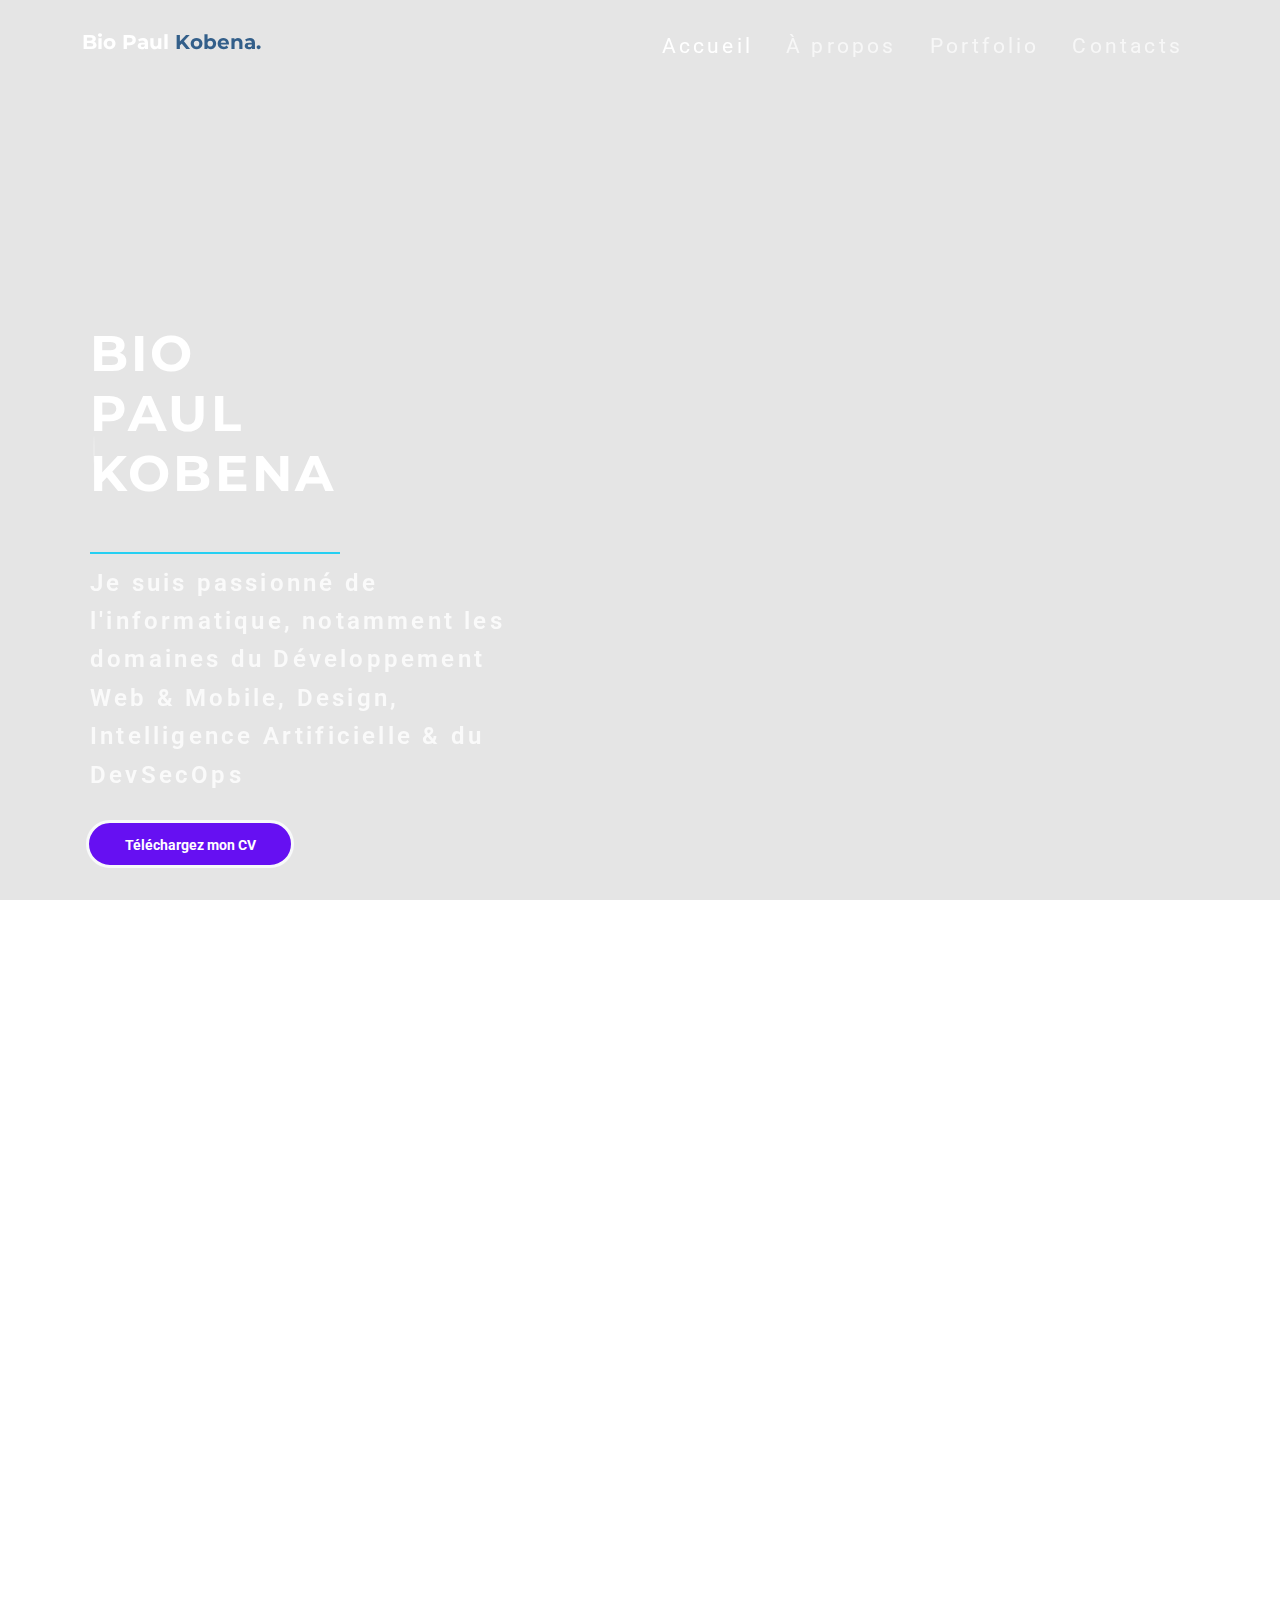
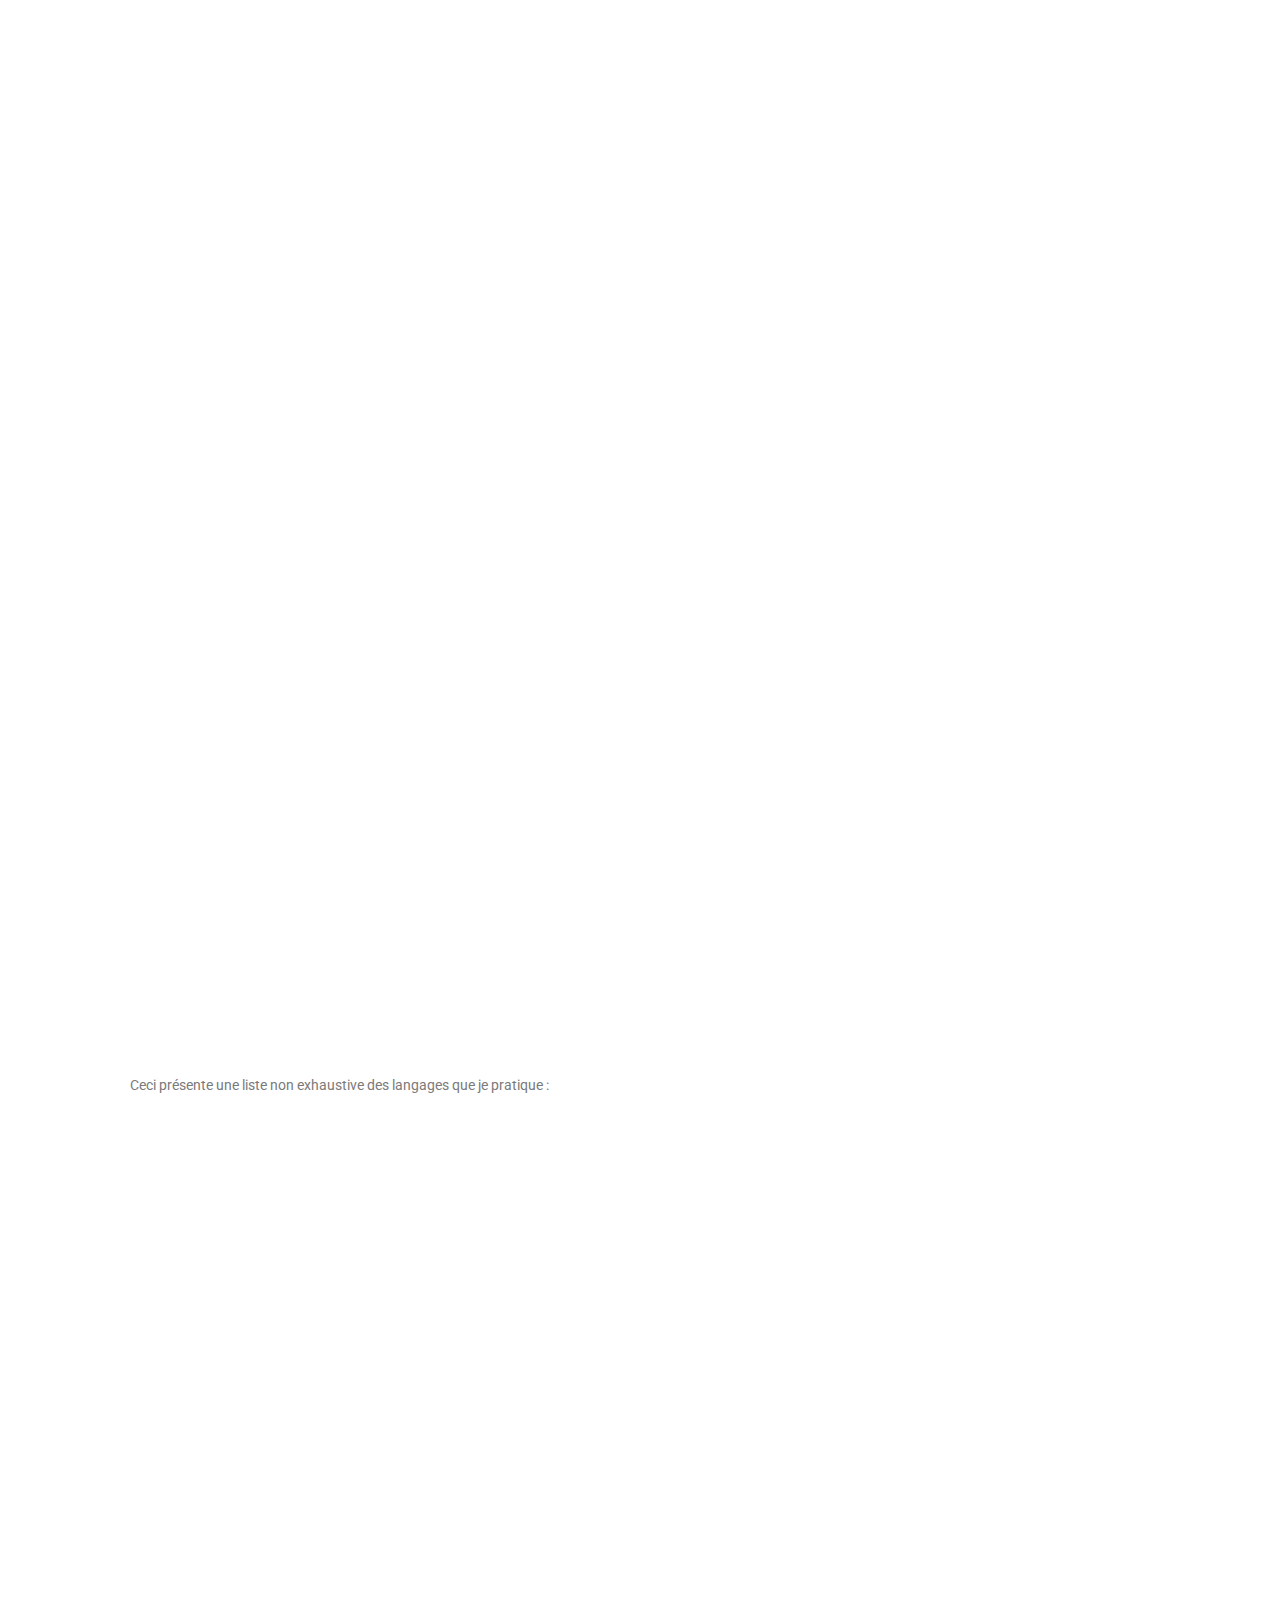
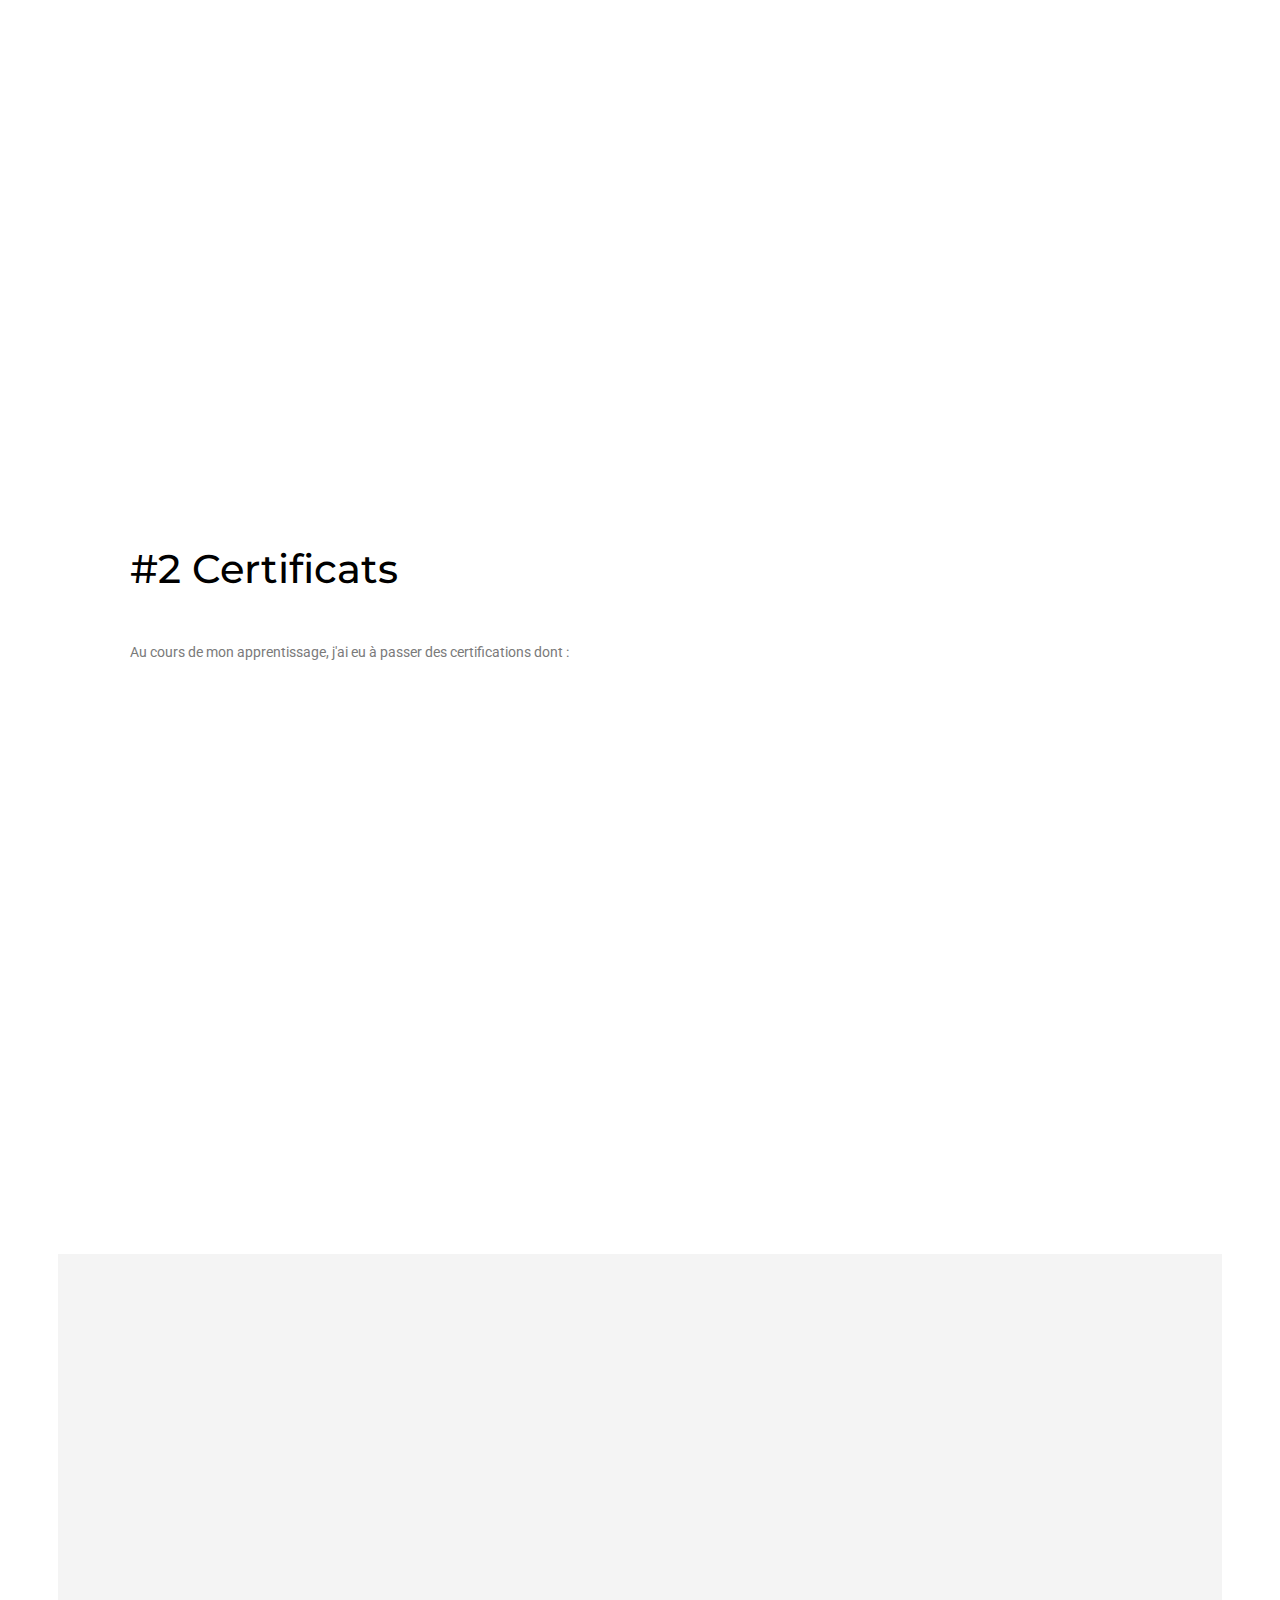
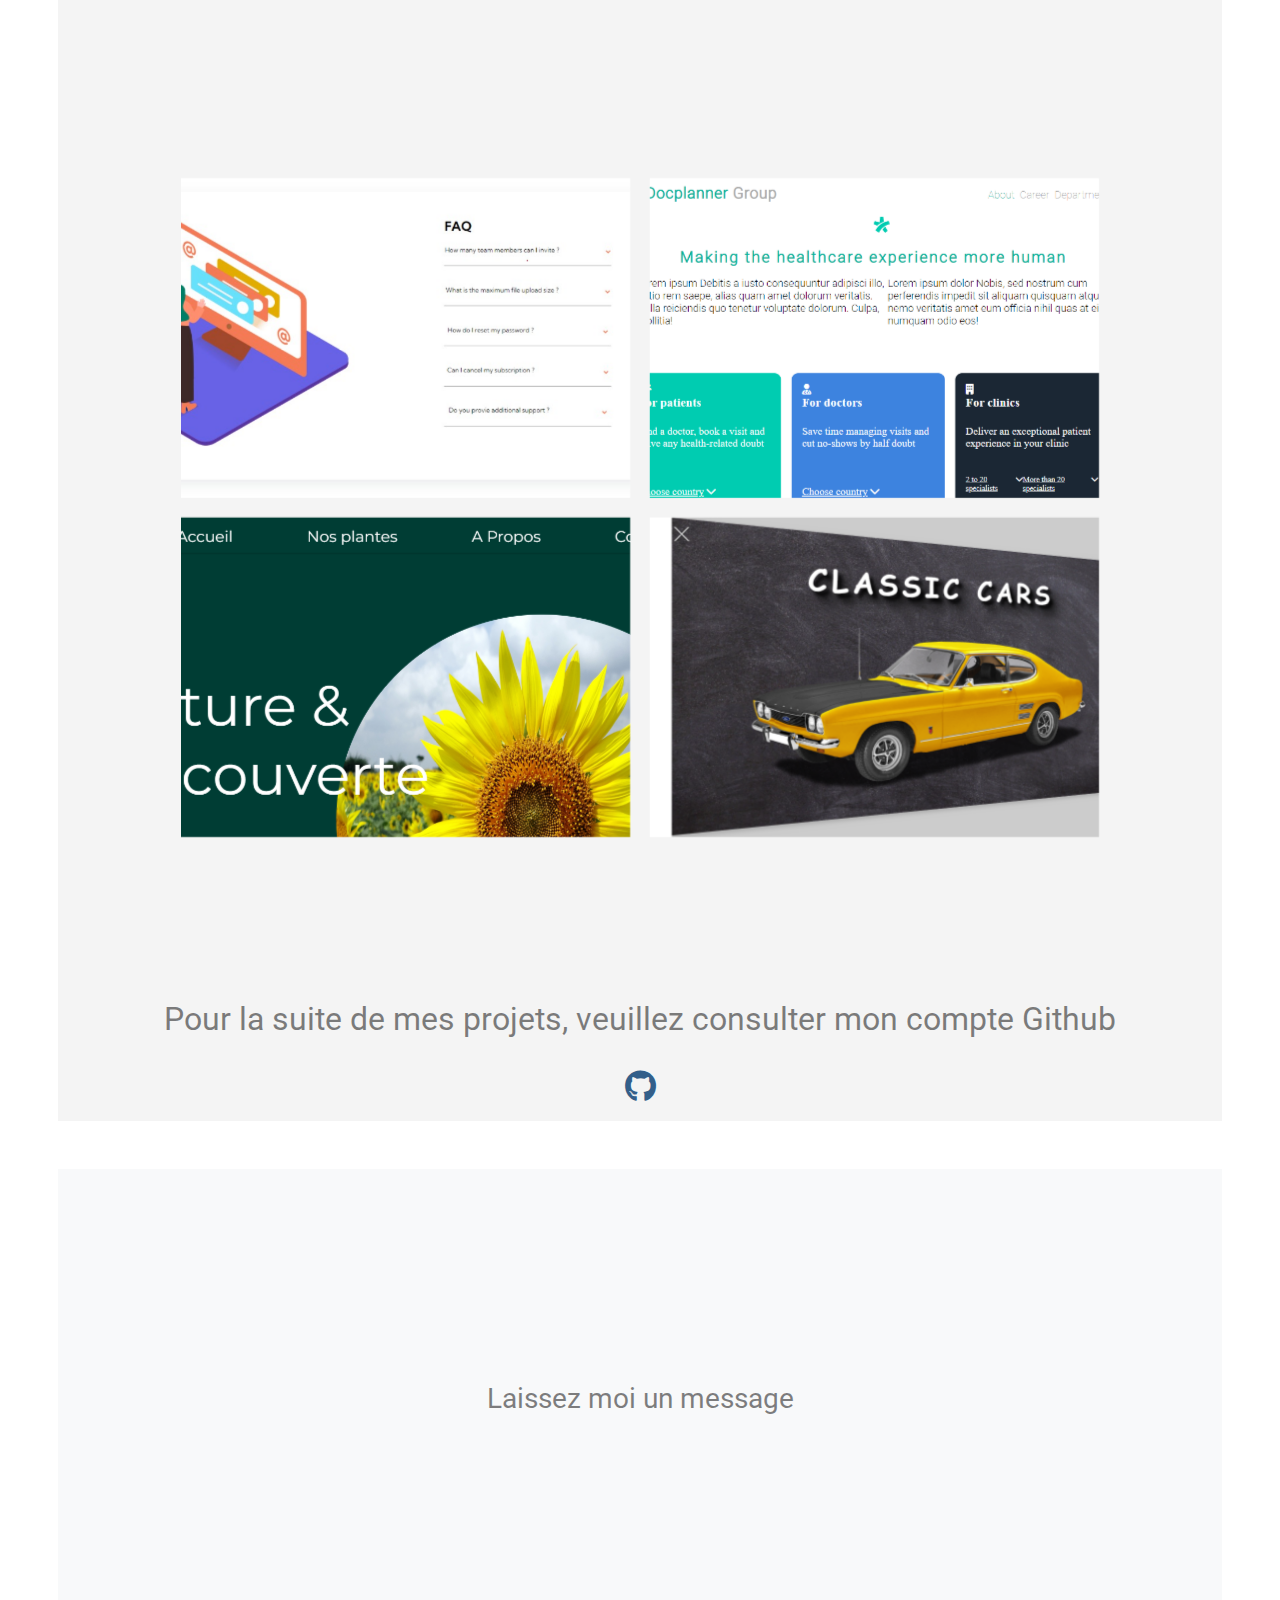
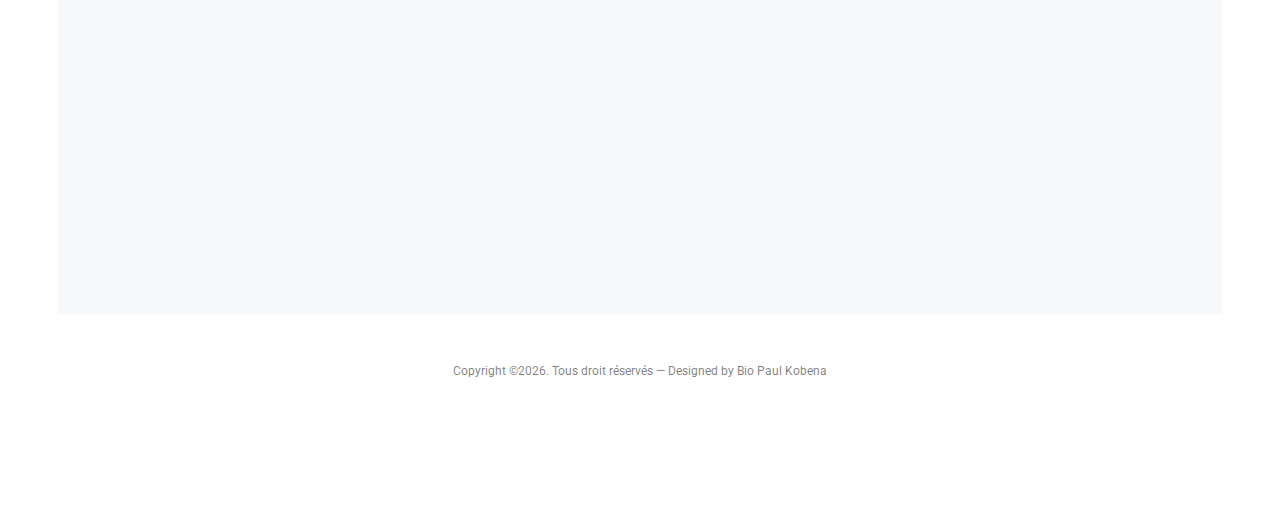
==== commit e5bf29b7: "icon none" ====
--- a/index.html
+++ b/index.html
@@ -172,9 +172,7 @@
 
 					<div class="col-lg-4" data-aos="fade-down">
 						<div class="d-flex custom-card">
-							<div class="img">
-								<i class="flaticon-plan"></i>
-							</div>
+							
 							<div class="text">
 								<h3 class="h6 fw-bold text-black">Expérience scolaire et
 									professionnelle</h3>
@@ -187,9 +185,6 @@
 						<div class="col-lg-4 col-md-6 wow fadeInUp" data-aos="flip-left"
 							id="fond">
 							<div class="service-item d-flex flex-column text-center rounded">
-								<div class="service-icon flex-shrink-0">
-									<i class="fa fa-laptop-code fa-2x"></i>
-								</div>
 								<h5 class="mb-3">Développeur informatique en Intelligence
 									économique</h5>
 								<p class="m-0">J'ai occupé ce poste au sein de l'entreprise spécialisée
@@ -199,9 +194,7 @@
 						</div>
 						<div class="col-lg-4 col-md-6 wow fadeInUp" data-aos="flip-left">
 							<div class="service-item d-flex flex-column text-center rounded">
-								<div class="service-icon flex-shrink-0">
-									<i class="fa fa-search fa-2x"></i>
-								</div>
+						
 								<h5 class="mb-3">Instructeur Dev Web <br><br> </h5>
 								<p class="m-0">Présentement instructeur en Introduction au Développement
 									Web à GOMYCODE</p>
@@ -210,9 +203,7 @@
 						</div>
 						<div data-aos="flip-left" class="col-lg-4 col-md-6">
 							<div class="service-item d-flex flex-column text-center rounded">
-								<div class="service-icon flex-shrink-0">
-									<i class="fa fa-search fa-2x"></i>
-								</div>
+								
 								<h5 class="mb-3">Développeur Web <br><br> </h5>
 								<p class="m-0">Au cours de mon passage à CEPHAS-CONSULT NEGOCE, j'ai eu
 									à occuper le poste de Développeur web</p>
@@ -223,9 +214,7 @@
 						<div data-aos="flip-left" class="col-lg-4 col-md-6 wow fadeInUp"
 							data-wow-delay="0.5s">
 							<div class="service-item d-flex flex-column text-center rounded">
-								<div class="service-icon flex-shrink-0">
-									<i class="fab fa-facebook-f fa-2x"></i>
-								</div>
+								
 								<h5 class="mb-3">Président du Club Communication Digitale de
 									l'ESATIC</h5>
 								<p class="m-0">J'ai eu à diriger le Club Communication Digitale, un club
@@ -237,9 +226,7 @@
 
 						<div data-aos="flip-left" class="col-lg-4 col-md-6 wow fadeInUp">
 							<div class="service-item d-flex flex-column text-center rounded">
-								<div class="service-icon flex-shrink-0">
-									<i class="fa fa-mail-bulk fa-2x"></i>
-								</div>
+								
 								<h5 class="mb-3">Formateur en Adobe XD</h5>
 								<p class="m-0">En tant que formateur au CCD, je suis chargé de montrer
 									les fondamentaux du logiciel Adobe XD aux apprenants, ainsi, j'ai le
--- a/css/style.css
+++ b/css/style.css
@@ -14612,7 +14612,7 @@
   background: #335F8A;
 }
 
-.service-item .service-icon {
+/* .service-item .service-icon {
   margin: 0 auto 20px auto;
   width: 100px;
   height: 100px;
@@ -14622,13 +14622,8 @@
   color: #F7F7F0;
   background-size: contain;
   transition: .5s;
-}
-
-.service-item:hover .service-icon {
-  /* color: rgba(0, 0, 0, 0.6); */
-  background: url(../images/portfolio-bio.png) center center no-repeat;
-  background-size: cover;
-}
+} */
+
 
 
 .service-item h5,
